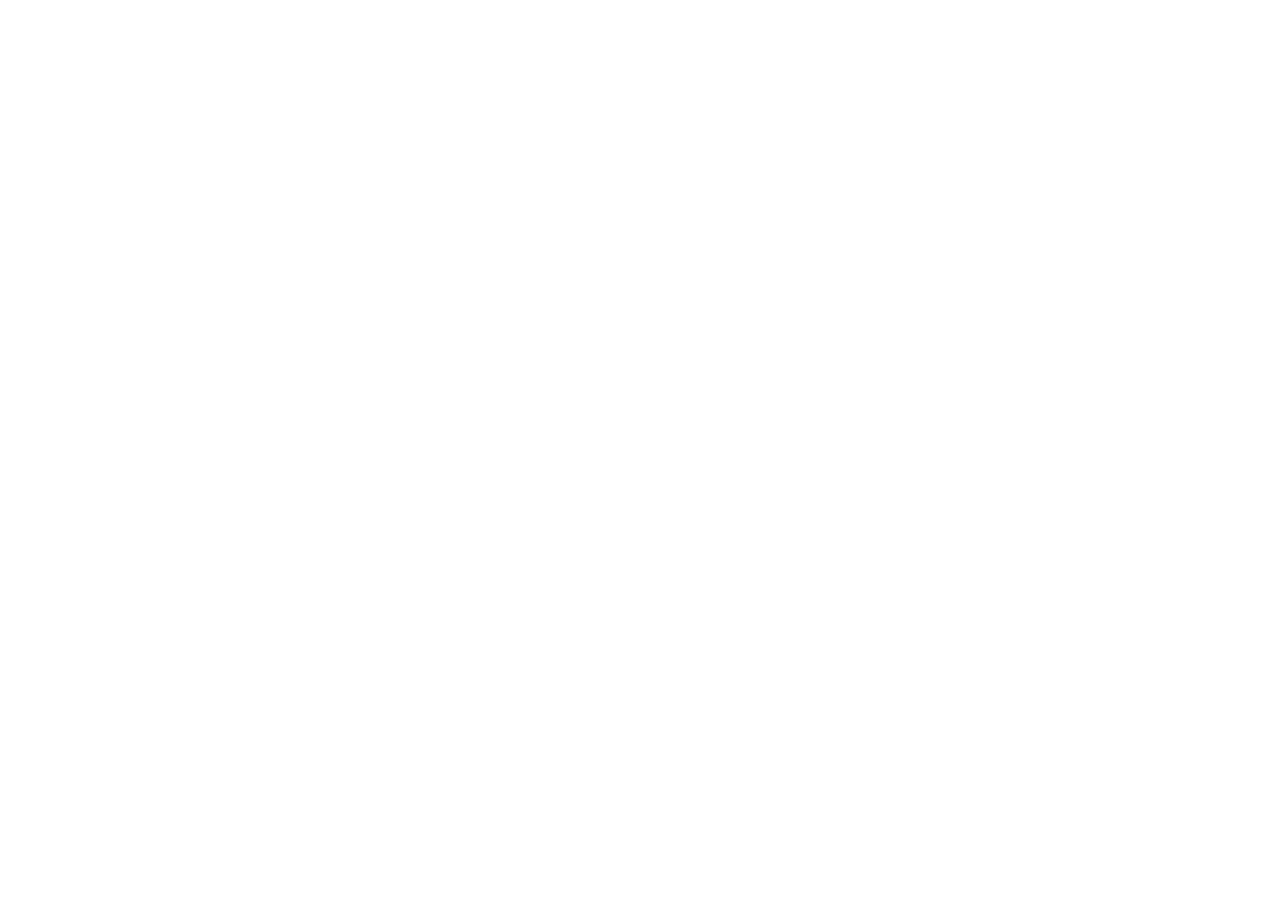
==== index.html @ d8555080 "Add A Basics Of Dashboard Components" ====
<!DOCTYPE html>
<html lang="en">

<head>
  <meta charset="UTF-8">
  <meta name="viewport" content="width=device-width, initial-scale=1.0">
  <title>Dashboard</title>
  <!-- ! Page Title Icon -->
  <link rel="icon" href="images/chart-line-solid.svg">
  <!-- ! Main Template CSS File -->
  <link rel="stylesheet" href="css/framework.min.css">
  <link rel="stylesheet" href="css/style.min.css">
  <!-- ! File Of Animations -->
  <link rel="stylesheet" href="css/aos.min.css">
  <!-- ! Render All Elements Normally -->
  <link rel="stylesheet" href="css/normalize.min.css">
  <!-- ! Font Awesome Library -->
  <link rel="stylesheet" href="css/all.min.css">
  <!-- ! Google Fonts -->
  <link rel="preconnect" href="https://fonts.googleapis.com">
  <link rel="preconnect" href="https://fonts.gstatic.com" crossorigin>
  <link rel="stylesheet"
    href="https://fonts.googleapis.com/css2?family=Open+Sans:ital,wght@0,300..800;1,300..800&display=swap">
</head>

<body>

  <!---------------------------------------------------------------------------->
  <script src="js/bootstrap.bundle.min.js"></script>
  <!-- * This Render Icon As SVG... -->
  <script src="js/all.min.js"></script>
  <!-- ! JavaScript File -->
  <script src="js/main.js"></script>
  <script src="js/aos.js"></script>
</body>

</html>
---- css/framework.min.css ----
/*# sourceMappingURL=framework.min.css.map */
---- css/style.min.css ----
*{box-sizing:border-box !important;margin:0;padding:0}html{scroll-behavior:smooth;-webkit-scroll-behavior:smooth;-moz-scroll-behavior:smooth}html body{font-family:"Open Sans",sans-serif;user-select:none}html body a{color:#000;text-decoration:none}html body ul{list-style-type:none;padding:0;margin:0}/*# sourceMappingURL=style.min.css.map */
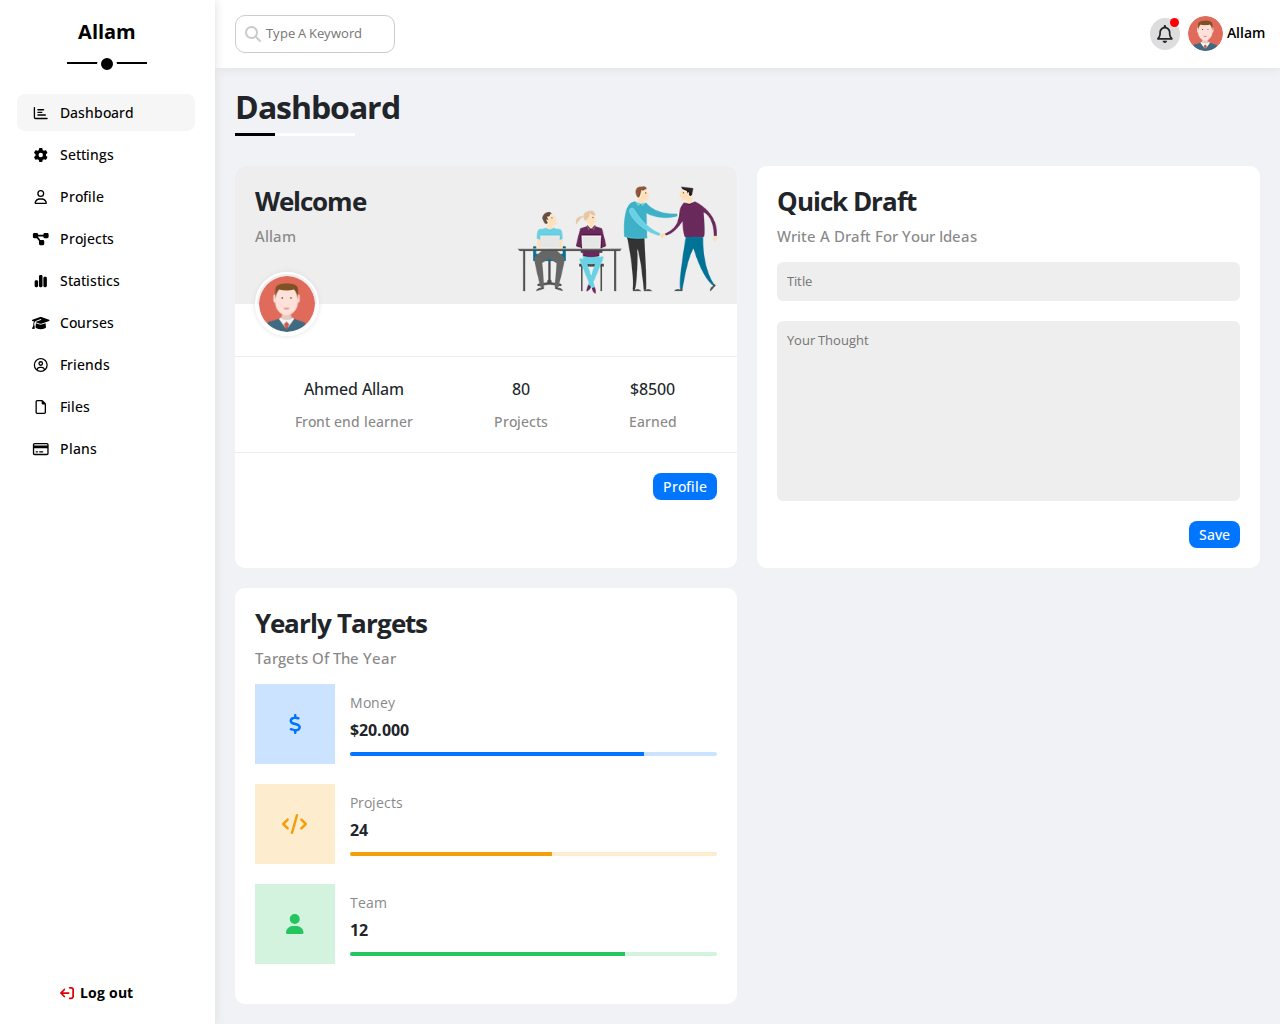
==== commit 2355fe8d: "Make A Sidebar, Header And Three Sections" ====
--- a/index.html
+++ b/index.html
@@ -16,6 +16,8 @@
   <link rel="stylesheet" href="css/normalize.min.css">
   <!-- ! Font Awesome Library -->
   <link rel="stylesheet" href="css/all.min.css">
+  <!-- ! Bootstrap -->
+  <link rel="stylesheet" href="css/bootstrap.min.css">
   <!-- ! Google Fonts -->
   <link rel="preconnect" href="https://fonts.googleapis.com">
   <link rel="preconnect" href="https://fonts.gstatic.com" crossorigin>
@@ -24,7 +26,192 @@
 </head>
 
 <body>
-
+  <div class="dashboard d-flex">
+    <!-- ! Start Sidebar -->
+    <div class="sidebar bg-white position-relative">
+      <h3 class="position-relative text-center fw-bold text-black">Allam</h3>
+      <div class="links">
+        <ul>
+          <li>
+            <a class="active d-flex align-items-center" href="index.html">
+              <i class="fa-regular fa-chart-bar fa-fw"></i>
+              <span>Dashboard</span>
+            </a>
+          </li>
+          <li>
+            <a class="d-flex align-items-center" href="settings.html">
+              <i class="fa-solid fa-gear fa-fw"></i>
+              <span>Settings</span>
+            </a>
+          </li>
+          <li>
+            <a class="d-flex align-items-center" href="profile.html">
+              <i class="fa-regular fa-user fa-fw"></i>
+              <span>Profile</span>
+            </a>
+          </li>
+          <li>
+            <a class="d-flex align-items-center" href="projects.html">
+              <i class="fa-solid fa-diagram-project fa-fw"></i>
+              <span>Projects</span>
+            </a>
+          </li>
+          <li>
+            <a class="d-flex align-items-center" href="plans.html">
+              <i class="fa-solid fa-chart-simple fa-fw"></i>
+              <span>Statistics</span>
+            </a>
+          </li>
+          <li>
+            <a class="d-flex align-items-center" href="courses.html">
+              <i class="fa-solid fa-graduation-cap fa-fw"></i>
+              <span>Courses</span>
+            </a>
+          </li>
+          <li>
+            <a class="d-flex align-items-center" href="friends.html">
+              <i class="fa-regular fa-circle-user fa-fw"></i>
+              <span>Friends</span>
+            </a>
+          </li>
+          <li>
+            <a class="d-flex align-items-center" href="files.html">
+              <i class="fa-regular fa-file fa-fw"></i>
+              <span>Files</span>
+            </a>
+          </li>
+          <li>
+            <a class="d-flex align-items-center" href="plans.html">
+              <i class="fa-regular fa-credit-card fa-fw"></i>
+              <span>Plans</span>
+            </a>
+          </li>
+        </ul>
+      </div>
+      <!-- 
+        <div class="toggle-theme">
+          <i class="fas fa-sun"></i>
+          <i class="fas fa-moon"></i>
+        </div> 
+      -->
+      <div class="log-out">
+        <span>
+          <i class="fa-solid fa-arrow-right-from-bracket" style="color: #e10000;"></i>
+          <a href="">Log out</a>
+        </span>
+      </div>
+    </div>
+    <!-- ! End Sidebar -->
+    <!-- ! Start Content -->
+    <div class="content">
+      <!-- ! Start Header -->
+      <div class="header bg-white d-flex justify-content-between align-items-center">
+        <div class="search position-relative">
+          <input type="text" id="keywordInput" placeholder="Type A Keyword" name="keyword">
+          <i class="fa-solid fa-search"></i>
+        </div>
+        <div class="notifications d-flex align-items-center">
+          <i class="fa-regular fa-bell fa-lg"></i>
+        </div>
+        <div class="profile">
+          <a href="profile.html">
+            <img src="images/avatar.png" alt="" />
+            <span>Allam</span>
+          </a>
+        </div>
+      </div>
+      <!-- ! End Header -->
+      <!-- ! Start Dashboard -->
+      <h1 class="position-relative header-page">Dashboard</h1>
+      <div class="dashboard">
+        <div class="wrapper">
+          <!-- ! Start Welcome Section -->
+          <div class="welcome">
+            <div class="banner d-flex justify-content-between">
+              <div>
+                <h2 class="section-header">Welcome</h2>
+                <span class="section-des">Allam</span>
+              </div>
+              <img src="images/welcome.png" alt="">
+            </div>
+            <img src="images/avatar.png" alt="" class="avatar">
+            <div class="info d-flex justify-content-around align-items-center text-center">
+              <div>Ahmed Allam<span>Front end learner</span></div>
+              <div>80<span>Projects</span></div>
+              <div>$8500<span>Earned</span></div>
+            </div>
+            <div class="link d-flex">
+              <a href="profile.html"><button class="button">Profile</button></a>
+            </div>
+          </div>
+          <!-- ! End Welcome Section -->
+          <!-- ! Start Quick Draft Section -->
+          <div class="quick-draft">
+            <div>
+              <h2 class="section-header">Quick Draft</h2>
+              <span class="section-des">Write A Draft For Your Ideas</span>
+            </div>
+            <input type="text" id="text" name="text" placeholder="Title">
+            <textarea name="userComment" id="commentArea" placeholder="Your Thought"></textarea>
+            <div class="link d-flex"></div>
+            <div class="link d-flex">
+              <a href=""><button class="button">Save</button></a>
+            </div>
+          </div>
+          <!-- ! End Quick Draft Section -->
+          <!-- ! Start Yearly Target Section -->
+          <div class="yearly-target">
+            <div>
+              <h2 class="section-header">Yearly Targets</h2>
+              <span class="section-des">Targets Of The Year</span>
+            </div>
+            <div class="prog">
+              <div class="theme d-flex align-items-center justify-content-center blue">
+                <i class="fa-solid fa-dollar-sign fa-lg c-blue"></i>
+              </div>
+              <div class="details">
+                <span class="name">Money</span>
+                <span class="data">$20.000</span>
+                <div class="progress position-relative blue">
+                  <span class="bg-blue" style="width: 80%">
+                  </span>
+                </div>
+              </div>
+            </div>
+            <div class="prog">
+              <div class="theme d-flex align-items-center justify-content-center orange">
+                <i class="fa-solid fa-code fa-lg c-orange"></i>
+              </div>
+              <div class="details">
+                <span class="name">Projects</span>
+                <span class="data">24</span>
+                <div class="progress position-relative orange">
+                  <span class="bg-orange" style="width: 55%">
+                  </span>
+                </div>
+              </div>
+            </div>
+            <div class="prog">
+              <div class="theme d-flex align-items-center justify-content-center green">
+                <i class="fa-solid fa-user fa-lg c-green"></i>
+              </div>
+              <div class="details">
+                <span class="name">Team</span>
+                <span class="data">12</span>
+                <div class="progress position-relative green">
+                  <span class="bg-green" style="width: 75%">
+                  </span>
+                </div>
+              </div>
+            </div>
+          </div>
+          <!-- ! End Yearly Target Section -->
+        </div>
+      </div>
+      <!-- ! End Dashboard -->
+    </div>
+  </div>
+  <!-- ! End Content -->
   <!---------------------------------------------------------------------------->
   <script src="js/bootstrap.bundle.min.js"></script>
   <!-- * This Render Icon As SVG... -->
--- a/css/framework.min.css
+++ b/css/framework.min.css
@@ -1 +1 @@
-/*# sourceMappingURL=framework.min.css.map */
+@keyframes left-right{0%{transform:translateX(0px) rotate(180deg);-webkit-transform:translateX(0px) rotate(180deg);-moz-transform:translateX(0px) rotate(180deg);-ms-transform:translateX(0px) rotate(180deg);-o-transform:translateX(0px) rotate(180deg)}100%{transform:translateX(-10px) rotate(180deg);-webkit-transform:translateX(-10px) rotate(180deg);-moz-transform:translateX(-10px) rotate(180deg);-ms-transform:translateX(-10px) rotate(180deg);-o-transform:translateX(-10px) rotate(180deg)}}@keyframes rotate{0%{transform:rotate(0);-webkit-transform:rotate(0);-moz-transform:rotate(0);-ms-transform:rotate(0);-o-transform:rotate(0)}25%{transform:rotate(15deg);-webkit-transform:rotate(15deg);-moz-transform:rotate(15deg);-ms-transform:rotate(15deg);-o-transform:rotate(15deg)}50%{transform:rotate(0);-webkit-transform:rotate(0);-moz-transform:rotate(0);-ms-transform:rotate(0);-o-transform:rotate(0)}75%{transform:rotate(-15deg);-webkit-transform:rotate(-15deg);-moz-transform:rotate(-15deg);-ms-transform:rotate(-15deg);-o-transform:rotate(-15deg)}100%{transform:rotate(0);-webkit-transform:rotate(0);-moz-transform:rotate(0);-ms-transform:rotate(0);-o-transform:rotate(0)}}.button{border:none;outline:none;border-radius:8px;-webkit-border-radius:8px;-moz-border-radius:8px;-ms-border-radius:8px;-o-border-radius:8px;background-color:#0075ff;color:white;font-size:14px;padding:3px 10px;font-weight:500}.button:hover{background-color:#0d69d5}.section-header{margin:0;font-weight:700;letter-spacing:-1px;font-size:26px}.section-des{display:block;color:#888;margin-top:8px;margin-bottom:14px;font-weight:500;font-size:15px}.bg-blue{background-color:#0075ff !important}.bg-orange{background-color:#f59e0b !important}.bg-green{background-color:#22c55e !important}.c-blue{color:#0075ff !important}.c-orange{color:#f59e0b !important}.c-green{color:#22c55e !important}.blue{background-color:rgba(0, 117, 255, 0.2) !important}.orange{background-color:rgba(245, 158, 11, 0.2) !important}div.green{background-color:rgba(34, 197, 94, 0.2) !important}/*# sourceMappingURL=framework.min.css.map */
--- a/css/style.min.css
+++ b/css/style.min.css
@@ -1 +1 @@
-*{box-sizing:border-box !important;margin:0;padding:0}html{scroll-behavior:smooth;-webkit-scroll-behavior:smooth;-moz-scroll-behavior:smooth}html body{font-family:"Open Sans",sans-serif;user-select:none}html body a{color:#000;text-decoration:none}html body ul{list-style-type:none;padding:0;margin:0}/*# sourceMappingURL=style.min.css.map */
+*{box-sizing:border-box !important;margin:0;padding:0}html{scroll-behavior:smooth;-webkit-scroll-behavior:smooth;-moz-scroll-behavior:smooth}html body{font-family:"Open Sans",sans-serif;-webkit-user-select:none;-moz-user-select:none;user-select:none}html body a{color:black;text-decoration:none}html body ul{list-style-type:none;padding:0;margin:0}.header-page{margin:20px 20px 40px;font-weight:700;font-size:32px;letter-spacing:-1px}.header-page::before,.header-page::after{content:"";height:3px;position:absolute;bottom:-10px;left:0}.header-page::before{background-color:white;width:120px}.header-page::after{background-color:black;width:40px}@keyframes left-right{0%{transform:translateX(0px) rotate(180deg);-webkit-transform:translateX(0px) rotate(180deg);-moz-transform:translateX(0px) rotate(180deg);-ms-transform:translateX(0px) rotate(180deg);-o-transform:translateX(0px) rotate(180deg)}100%{transform:translateX(-10px) rotate(180deg);-webkit-transform:translateX(-10px) rotate(180deg);-moz-transform:translateX(-10px) rotate(180deg);-ms-transform:translateX(-10px) rotate(180deg);-o-transform:translateX(-10px) rotate(180deg)}}@keyframes rotate{0%{transform:rotate(0);-webkit-transform:rotate(0);-moz-transform:rotate(0);-ms-transform:rotate(0);-o-transform:rotate(0)}25%{transform:rotate(15deg);-webkit-transform:rotate(15deg);-moz-transform:rotate(15deg);-ms-transform:rotate(15deg);-o-transform:rotate(15deg)}50%{transform:rotate(0);-webkit-transform:rotate(0);-moz-transform:rotate(0);-ms-transform:rotate(0);-o-transform:rotate(0)}75%{transform:rotate(-15deg);-webkit-transform:rotate(-15deg);-moz-transform:rotate(-15deg);-ms-transform:rotate(-15deg);-o-transform:rotate(-15deg)}100%{transform:rotate(0);-webkit-transform:rotate(0);-moz-transform:rotate(0);-ms-transform:rotate(0);-o-transform:rotate(0)}}.dashboard{background-color:#f1f2f6}.dashboard .wrapper{display:grid;grid-template-columns:repeat(auto-fill, minmax(450px, 1fr));margin:20px;gap:20px}@media(max-width: 767px){.dashboard .wrapper{grid-template-columns:minmax(200px, 1fr);margin:10px;gap:10px}}.dashboard .wrapper .welcome{background-color:white;border-radius:10px;-webkit-border-radius:10px;-moz-border-radius:10px;-ms-border-radius:10px;-o-border-radius:10px;overflow:hidden}@media(max-width: 767px){.dashboard .wrapper .welcome{text-align:center}}.dashboard .wrapper .welcome .banner{padding:20px;background-color:#eee}.dashboard .wrapper .welcome .banner img{width:200px;margin-bottom:-10px}@media(max-width: 767px){.dashboard .wrapper .welcome .banner img{display:none}}@media(max-width: 767px){.dashboard .wrapper .welcome .banner{height:120px}}.dashboard .wrapper .welcome .info{flex:1;padding:20px;margin-top:20px;margin-bottom:20px;font-weight:500;border-top:1px solid #eee;border-bottom:1px solid #eee}@media(max-width: 767px){.dashboard .wrapper .welcome .info{display:block !important}}.dashboard .wrapper .welcome .info div span{color:#888;font-size:14px;margin-top:10px;display:block;font-weight:500}@media(max-width: 767px){.dashboard .wrapper .welcome .info div:not(:last-child){margin-bottom:20px}}.dashboard .wrapper .welcome .link{padding:0 20px 20px}.dashboard .wrapper .welcome .link a{margin:0 0 0 auto}.dashboard .wrapper .welcome .avatar{width:64px;height:64px;border:2px solid white;border-radius:50%;padding:2px;box-shadow:0 0 5px #ddd;margin-left:20px;margin-top:-32px;transition:width .3s;-webkit-transition:width .3s;-moz-transition:width .3s;-ms-transition:width .3s;-o-transition:width .3s;cursor:pointer}.dashboard .wrapper .welcome .avatar:hover{transform:scale(1.1);-webkit-transform:scale(1.1);-moz-transform:scale(1.1);-ms-transform:scale(1.1);-o-transform:scale(1.1)}.dashboard .wrapper .quick-draft{padding:20px;background-color:white;border-radius:10px;-webkit-border-radius:10px;-moz-border-radius:10px;-ms-border-radius:10px;-o-border-radius:10px}.dashboard .wrapper .quick-draft input,.dashboard .wrapper .quick-draft textarea{border:none;outline:none;background-color:#eee;display:block;margin-bottom:20px;width:100%;padding:10px;border-radius:6px;-webkit-border-radius:6px;-moz-border-radius:6px;-ms-border-radius:6px;-o-border-radius:6px;font-size:13px}.dashboard .wrapper .quick-draft textarea{resize:none;min-height:180px}.dashboard .wrapper .quick-draft .link a{margin:0 0 0 auto}.dashboard .wrapper .yearly-target{padding:20px;background-color:white;border-radius:10px;-webkit-border-radius:10px;-moz-border-radius:10px;-ms-border-radius:10px;-o-border-radius:10px;position:relative}.dashboard .wrapper .yearly-target .prog{display:flex;align-items:center;position:relative;margin-bottom:20px}.dashboard .wrapper .yearly-target .prog .theme{width:80px;height:80px;margin-right:15px}.dashboard .wrapper .yearly-target .prog .details{flex:1}.dashboard .wrapper .yearly-target .prog .details .data{font-weight:bold;margin-top:5px;margin-bottom:10px;display:block}.dashboard .wrapper .yearly-target .prog .details .name{font-size:14px;color:#888;display:block}.dashboard .wrapper .yearly-target .prog .details .progress{height:4px}.dashboard .wrapper .yearly-target .prog .details .progress>span{position:absolute;left:0;top:0;height:100%;display:block}.dashboard .wrapper .yearly-target .prog span.percent{position:absolute;bottom:22px;color:white;padding:2px 5px;border-radius:6px;font-size:13px;right:-17px}.dashboard .wrapper .yearly-target .prog span.percent::after{content:"";border-color:transparent;border-width:6px;border-style:solid;position:absolute;bottom:-12px;left:50%;transform:translateX(-50%)}.dashboard .wrapper .yearly-target .prog span.bg-blue::after{border-top-color:#0075ff}.dashboard .wrapper .yearly-target .prog span.bg-orange::after{border-top-color:#f59e0b}.dashboard .wrapper .yearly-target .prog span.bg-green::after{border-top-color:#22c55e}.sidebar{width:250px;box-shadow:0 0 10px #ddd;padding:20px}@media(max-width: 767px){.sidebar{width:58px;padding:10px}}.sidebar>h3{margin-bottom:40px;font-size:20px}@media(max-width: 767px){.sidebar>h3{font-size:14px}}.sidebar>h3::after,.sidebar>h3::before{content:"";position:absolute;background-color:black;left:50%;transform:translateX(-50%);-webkit-transform:translateX(-50%);-moz-transform:translateX(-50%);-ms-transform:translateX(-50%);-o-transform:translateX(-50%)}@media(max-width: 767px){.sidebar>h3::after,.sidebar>h3::before{display:none}}.sidebar>h3::before{width:80px;height:2px;bottom:-20px}.sidebar>h3::after{width:20px;height:20px;border-radius:50%;-webkit-border-radius:50%;-moz-border-radius:50%;-ms-border-radius:50%;-o-border-radius:50%;bottom:-30px;border:4px solid rgb(255, 255, 255) !important}.sidebar .links{margin-top:20px}@media(max-width: 767px){.sidebar .links{margin-top:-30px}}.sidebar .links ul{margin-top:50px !important}.sidebar .links ul li{margin-left:-3px}.sidebar .links ul li a{display:block;padding:8px 16px 8px 15px;transition:.3s;margin-bottom:5px;transition:.3s;-webkit-transition:.3s;-moz-transition:.3s;-ms-transition:.3s;-o-transition:.3s;border-radius:8px;-webkit-border-radius:8px;-moz-border-radius:8px;-ms-border-radius:8px;-o-border-radius:8px;font-weight:500}.sidebar .links ul li a:hover,.sidebar .links ul li a.active{background-color:#f6f6f6}.sidebar .links ul li a svg{font-size:14px}.sidebar .links ul li a span{font-size:14px;margin-left:10px;transition:.3s;-webkit-transition:.3s;-moz-transition:.3s;-ms-transition:.3s;-o-transition:.3s}@media(max-width: 767px){.sidebar .links ul li a span{display:none}}.sidebar .links ul li:hover svg{color:#0075ff !important}.sidebar .links ul li:hover span{transform:translateX(10px);-webkit-transform:translateX(10px);-moz-transform:translateX(10px);-ms-transform:translateX(10px);-o-transform:translateX(10px);color:black !important}.sidebar .log-out{position:absolute;bottom:20px;width:100%;margin-left:40px}@media(max-width: 767px){.sidebar .log-out{margin-left:10px}}.sidebar .log-out svg{transform:rotate(180deg);-webkit-transform:rotate(180deg);-moz-transform:rotate(180deg);-ms-transform:rotate(180deg);-o-transform:rotate(180deg);margin-right:2px}.sidebar .log-out span{font-size:14px;font-weight:bold}@media(max-width: 767px){.sidebar .log-out span a{display:none}}.sidebar .log-out span a:hover{color:#f44336 !important}.sidebar .log-out:hover svg{animation:left-right .6s infinite;-webkit-animation:left-right .6s infinite}.sidebar .log-out:hover a{color:red}.content{overflow:hidden;width:100%}.header{flex:1;box-shadow:0 0 10px #ddd;padding:15px}.header .search input{outline:none;border:1px solid #ccc;border-radius:10px;margin-left:5px;padding:8px;padding-left:30px;width:160px;transition:width .3s;-webkit-transition:width .3s;-moz-transition:width .3s;-ms-transition:width .3s;-o-transition:width .3s;font-size:13px;caret-color:#0075ff}.header .search input:focus{width:200px;border-color:#0075ff;color:#0075ff;font-weight:600}.header .search input:focus::-moz-placeholder{opacity:0}.header .search input:focus::placeholder{opacity:0}.header .search input:focus+svg{color:#0075ff;top:50%;transform:translateY(-50%) rotate(360deg);-webkit-transform:translateY(-50%) rotate(360deg);-moz-transform:translateY(-50%) rotate(360deg);-ms-transform:translateY(-50%) rotate(360deg);-o-transform:translateY(-50%) rotate(360deg)}.header .search input::-moz-placeholder{transition:opacity .5s;-webkit-transition:opacity .5s;-moz-transition:opacity .5s;-ms-transition:opacity .5s;-o-transition:opacity .5s}.header .search input::placeholder{transition:opacity .5s;-webkit-transition:opacity .5s;-moz-transition:opacity .5s;-ms-transition:opacity .5s;-o-transition:opacity .5s}.header .search svg{position:absolute;left:15px;top:50%;transform:translateY(-50%);-webkit-transform:translateY(-50%);-moz-transform:translateY(-50%);-ms-transform:translateY(-50%);-o-transform:translateY(-50%);color:#ccc;transition:.5s;-webkit-transition:.5s;-moz-transition:.5s;-ms-transition:.5s;-o-transition:.5s}.header .notifications{position:absolute;right:100px;background-color:#ddd;padding:7px;border-radius:50%;-webkit-border-radius:50%;-moz-border-radius:50%;-ms-border-radius:50%;-o-border-radius:50%;cursor:pointer}@media(max-width: 767px){.header .notifications{right:55px}}.header .notifications svg{font-size:18px;animation:rotate .3s infinite;-webkit-animation:rotate .3s infinite}.header .notifications::after{content:"";position:absolute;background-color:red;width:9px;height:9px;border-radius:50%;-webkit-border-radius:50%;-moz-border-radius:50%;-ms-border-radius:50%;-o-border-radius:50%;top:0px;left:20px}.header .profile img{width:35px;border-radius:50%;-webkit-border-radius:50%;-moz-border-radius:50%;-ms-border-radius:50%;-o-border-radius:50%;cursor:pointer;transition:.3s;-webkit-transition:.3s;-moz-transition:.3s;-ms-transition:.3s;-o-transition:.3s}.header .profile img:hover{transform:scale(1.1);-webkit-transform:scale(1.1);-moz-transform:scale(1.1);-ms-transform:scale(1.1);-o-transform:scale(1.1)}.header .profile span{font-size:14px;font-weight:600}@media(max-width: 767px){.header .profile span{display:none}}.header .profile:hover span{color:#0075ff}/*# sourceMappingURL=style.min.css.map */
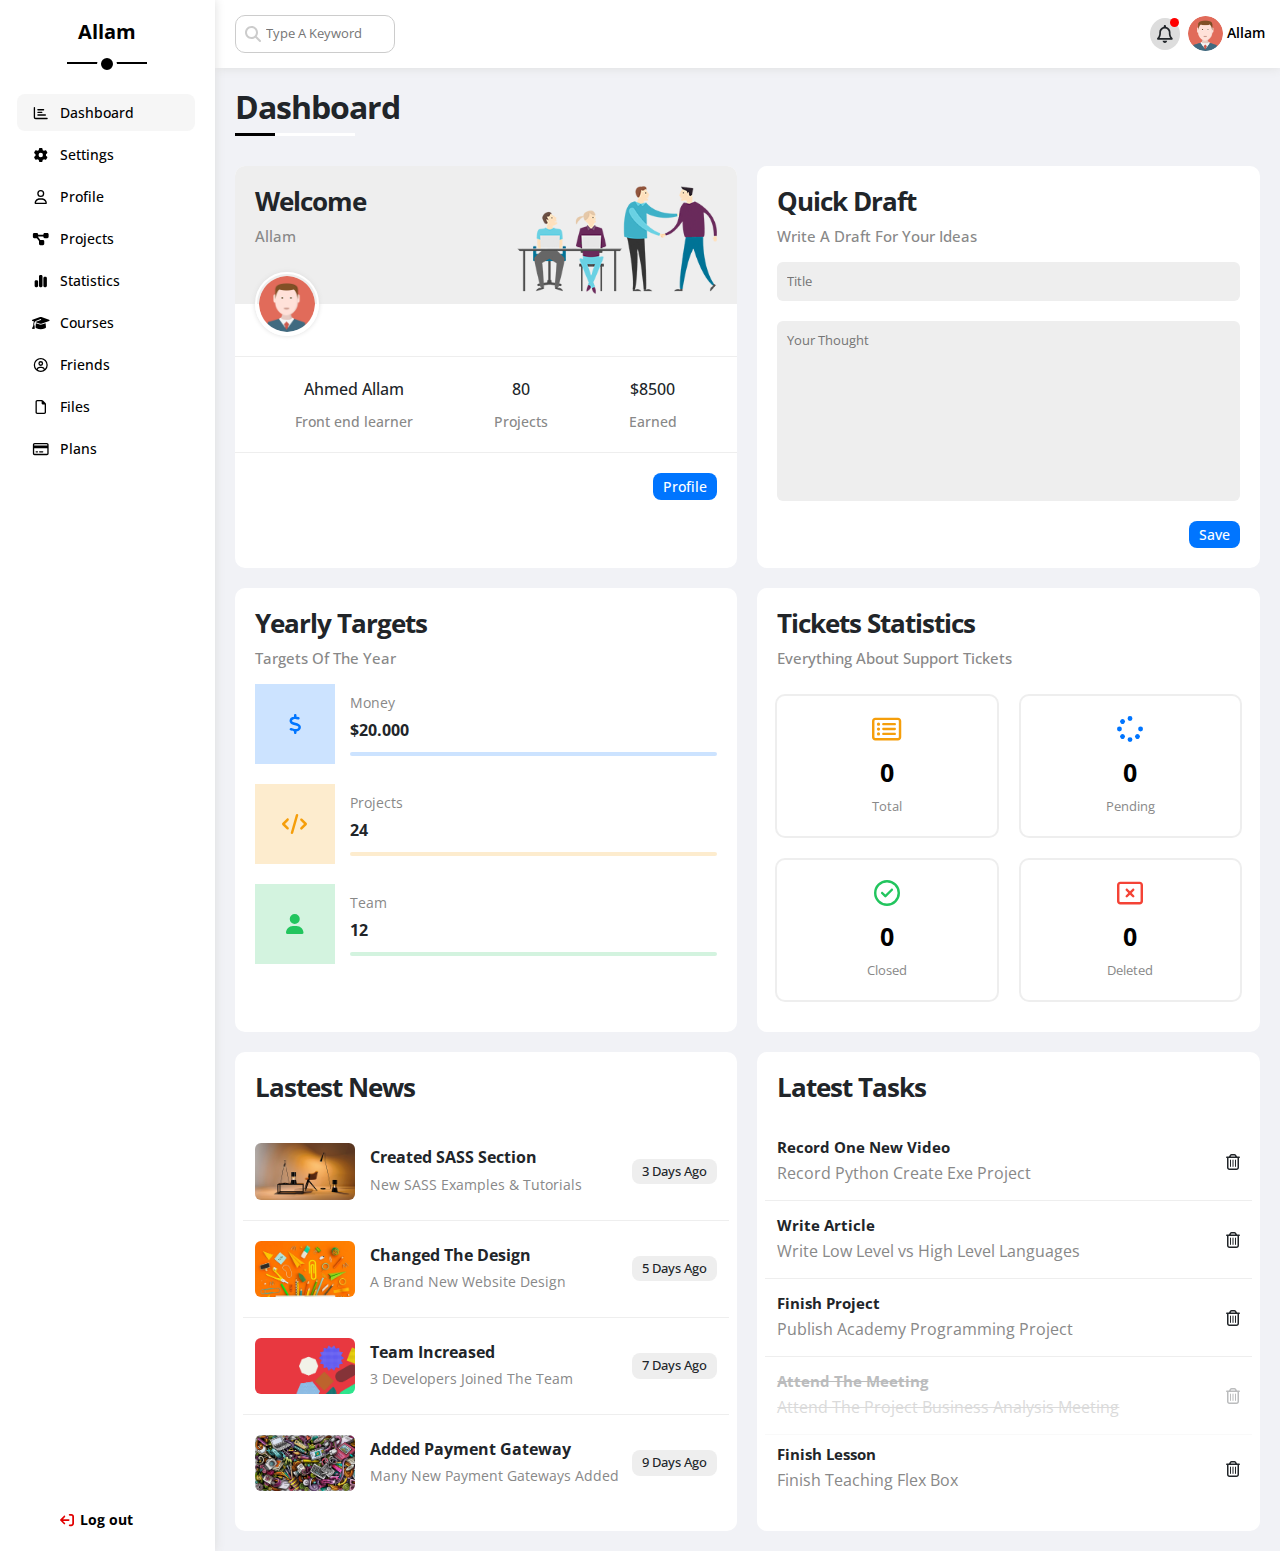
==== commit 0a39dab6: "Add A Three Sections With There JS Data" ====
--- a/index.html
+++ b/index.html
@@ -57,7 +57,7 @@
             </a>
           </li>
           <li>
-            <a class="d-flex align-items-center" href="plans.html">
+            <a class="d-flex align-items-center" href="statistics.html">
               <i class="fa-solid fa-chart-simple fa-fw"></i>
               <span>Statistics</span>
             </a>
@@ -173,7 +173,7 @@
                 <span class="name">Money</span>
                 <span class="data">$20.000</span>
                 <div class="progress position-relative blue">
-                  <span class="bg-blue" style="width: 80%">
+                  <span class="bg-blue" data-prog="80%">
                   </span>
                 </div>
               </div>
@@ -186,7 +186,7 @@
                 <span class="name">Projects</span>
                 <span class="data">24</span>
                 <div class="progress position-relative orange">
-                  <span class="bg-orange" style="width: 55%">
+                  <span class="bg-orange" data-prog="55%">
                   </span>
                 </div>
               </div>
@@ -199,13 +199,132 @@
                 <span class="name">Team</span>
                 <span class="data">12</span>
                 <div class="progress position-relative green">
-                  <span class="bg-green" style="width: 75%">
+                  <span class="bg-green" data-prog="75%">
                   </span>
                 </div>
               </div>
             </div>
           </div>
           <!-- ! End Yearly Target Section -->
+          <!-- ! Start Tickets Statistics Section -->
+          <div class="statistics" id="statistics">
+            <div>
+              <h2 class="section-header">Tickets Statistics</h2>
+              <span class="section-des">Everything About Support Tickets</span>
+            </div>
+            <div class="row">
+              <div class="col-lg-6 col-md-12 col-sm-12 box text-center">
+                <i class="fa-regular fa-rectangle-list c-orange"></i>
+                <span class="d-block" data-goal="2500">0</span>
+                Total
+              </div>
+              <div class="col-lg-6 col-md-12 col-sm-12 box text-center">
+                <i class="fa-solid fa-spinner c-blue"></i>
+                <span class="d-block" data-goal="500">0</span>
+                Pending
+              </div>
+              <div class="col-lg-6 col-md-12 col-sm-12 box text-center">
+                <i class="fa-regular fa-circle-check c-green"></i>
+                <span class="d-block" data-goal="1900">0</span>
+                Closed
+              </div>
+              <div class="col-lg-6 col-md-12 col-sm-12 box text-center">
+                <i class="fa-regular fa-rectangle-xmark c-red"></i>
+                <span class="d-block" data-goal="100">0</span>
+                Deleted
+              </div>
+            </div>
+          </div>
+          <!-- ! End Tickets Statistics Section -->
+          <!-- ! Start Lastest News Section -->
+          <div class="news">
+            <div>
+              <h2 class="section-header">Lastest News</h2>
+            </div>
+            <div class="data">
+              <div class="row">
+                <div class="col-lg-12 d-flex align-items-center item">
+                  <img src="images/news-01.png" alt="">
+                  <div class="info">
+                    <h3>Created SASS Section</h3>
+                    <p>New SASS Examples & Tutorials</p>
+                  </div>
+                  <div class="time">3 Days Ago</div>
+                </div>
+                <div class="col-lg-12 d-flex align-items-center item">
+                  <img src="images/news-02.png" alt="">
+                  <div class="info">
+                    <h3>Changed The Design</h3>
+                    <p>A Brand New Website Design</p>
+                  </div>
+                  <div class="time">5 Days Ago</div>
+                </div>
+                <div class="col-lg-12 d-flex align-items-center item">
+                  <img src="images/news-03.png" alt="">
+                  <div class="info">
+                    <h3>Team Increased</h3>
+                    <p>3 Developers Joined The Team</p>
+                  </div>
+                  <div class="time">7 Days Ago</div>
+                </div>
+                <div class="col-lg-12 d-flex align-items-center item">
+                  <img src="images/news-04.png" alt="">
+                  <div class="info">
+                    <h3>Added Payment Gateway</h3>
+                    <p>Many New Payment Gateways Added</p>
+                  </div>
+                  <div class="time">9 Days Ago</div>
+                </div>
+              </div>
+            </div>
+          </div>
+          <!-- ! End Lastest News Section -->
+          <!-- ! Start Latest Tasks Section -->
+          <div class="tasks">
+            <div>
+              <h2 class="section-header">Latest Tasks</h2>
+            </div>
+            <div class="data">
+              <div class="row">
+                <div class="col-lg-12 d-flex align-items-center item">
+                  <div class="info">
+                    <h3>Record One New Video</h3>
+                    <p>Record Python Create Exe Project</p>
+                  </div>
+                  <i class="fa-regular fa-trash-can delete"></i>
+                </div>
+                <div class="col-lg-12 d-flex align-items-center item">
+                  <div class="info">
+                    <h3>Write Article</h3>
+                    <p>Write Low Level vs High Level Languages</p>
+                  </div>
+                  <i class="fa-regular fa-trash-can delete"></i>
+                </div>
+                <div class="col-lg-12 d-flex align-items-center item">
+                  <div class="info">
+                    <h3>Finish Project</h3>
+                    <p>Publish Academy Programming Project</p>
+                  </div>
+                  <i class="fa-regular fa-trash-can delete"></i>
+                </div>
+                <div class="col-lg-12 d-flex align-items-center item done">
+                  <div class="info">
+                    <h3>Attend The Meeting</h3>
+                    <p>Attend The Project Business Analysis Meeting</p>
+                  </div>
+                  <i class="fa-regular fa-trash-can delete"></i>
+                </div>
+                <div class="col-lg-12 d-flex align-items-center item">
+                  <div class="info">
+                    <h3>Finish Lesson</h3>
+                    <p>Finish Teaching Flex Box</p>
+                  </div>
+                  <i class="fa-regular fa-trash-can delete"></i>
+                </div>
+              </div>
+            </div>
+          </div>
+          <!-- ! End Latest Tasks Section -->
         </div>
       </div>
       <!-- ! End Dashboard -->
--- a/css/framework.min.css
+++ b/css/framework.min.css
@@ -1 +1 @@
-@keyframes left-right{0%{transform:translateX(0px) rotate(180deg);-webkit-transform:translateX(0px) rotate(180deg);-moz-transform:translateX(0px) rotate(180deg);-ms-transform:translateX(0px) rotate(180deg);-o-transform:translateX(0px) rotate(180deg)}100%{transform:translateX(-10px) rotate(180deg);-webkit-transform:translateX(-10px) rotate(180deg);-moz-transform:translateX(-10px) rotate(180deg);-ms-transform:translateX(-10px) rotate(180deg);-o-transform:translateX(-10px) rotate(180deg)}}@keyframes rotate{0%{transform:rotate(0);-webkit-transform:rotate(0);-moz-transform:rotate(0);-ms-transform:rotate(0);-o-transform:rotate(0)}25%{transform:rotate(15deg);-webkit-transform:rotate(15deg);-moz-transform:rotate(15deg);-ms-transform:rotate(15deg);-o-transform:rotate(15deg)}50%{transform:rotate(0);-webkit-transform:rotate(0);-moz-transform:rotate(0);-ms-transform:rotate(0);-o-transform:rotate(0)}75%{transform:rotate(-15deg);-webkit-transform:rotate(-15deg);-moz-transform:rotate(-15deg);-ms-transform:rotate(-15deg);-o-transform:rotate(-15deg)}100%{transform:rotate(0);-webkit-transform:rotate(0);-moz-transform:rotate(0);-ms-transform:rotate(0);-o-transform:rotate(0)}}.button{border:none;outline:none;border-radius:8px;-webkit-border-radius:8px;-moz-border-radius:8px;-ms-border-radius:8px;-o-border-radius:8px;background-color:#0075ff;color:white;font-size:14px;padding:3px 10px;font-weight:500}.button:hover{background-color:#0d69d5}.section-header{margin:0;font-weight:700;letter-spacing:-1px;font-size:26px}.section-des{display:block;color:#888;margin-top:8px;margin-bottom:14px;font-weight:500;font-size:15px}.bg-blue{background-color:#0075ff !important}.bg-orange{background-color:#f59e0b !important}.bg-green{background-color:#22c55e !important}.c-blue{color:#0075ff !important}.c-orange{color:#f59e0b !important}.c-green{color:#22c55e !important}.blue{background-color:rgba(0, 117, 255, 0.2) !important}.orange{background-color:rgba(245, 158, 11, 0.2) !important}div.green{background-color:rgba(34, 197, 94, 0.2) !important}/*# sourceMappingURL=framework.min.css.map */
+@keyframes left-right{0%{transform:translateX(0px) rotate(180deg);-webkit-transform:translateX(0px) rotate(180deg);-moz-transform:translateX(0px) rotate(180deg);-ms-transform:translateX(0px) rotate(180deg);-o-transform:translateX(0px) rotate(180deg)}100%{transform:translateX(-10px) rotate(180deg);-webkit-transform:translateX(-10px) rotate(180deg);-moz-transform:translateX(-10px) rotate(180deg);-ms-transform:translateX(-10px) rotate(180deg);-o-transform:translateX(-10px) rotate(180deg)}}@keyframes rotate{0%{transform:rotate(0);-webkit-transform:rotate(0);-moz-transform:rotate(0);-ms-transform:rotate(0);-o-transform:rotate(0)}25%{transform:rotate(15deg);-webkit-transform:rotate(15deg);-moz-transform:rotate(15deg);-ms-transform:rotate(15deg);-o-transform:rotate(15deg)}50%{transform:rotate(0);-webkit-transform:rotate(0);-moz-transform:rotate(0);-ms-transform:rotate(0);-o-transform:rotate(0)}75%{transform:rotate(-15deg);-webkit-transform:rotate(-15deg);-moz-transform:rotate(-15deg);-ms-transform:rotate(-15deg);-o-transform:rotate(-15deg)}100%{transform:rotate(0);-webkit-transform:rotate(0);-moz-transform:rotate(0);-ms-transform:rotate(0);-o-transform:rotate(0)}}.button{border:none;outline:none;border-radius:8px;-webkit-border-radius:8px;-moz-border-radius:8px;-ms-border-radius:8px;-o-border-radius:8px;background-color:#0075ff;color:white;font-size:14px;padding:3px 10px;font-weight:500}.button:hover{background-color:#0d69d5}.section-header{margin:0;font-weight:700;letter-spacing:-1px;font-size:26px}.section-des{display:block;color:#888;margin-top:8px;margin-bottom:14px;font-weight:500;font-size:15px}.bg-blue{background-color:#0075ff !important}.bg-orange{background-color:#f59e0b !important}.bg-green{background-color:#22c55e !important}.c-blue{color:#0075ff !important}.c-orange{color:#f59e0b !important}.c-green{color:#22c55e !important}.c-red{color:#f44336 !important}.blue{background-color:rgba(0, 117, 255, 0.2) !important}.orange{background-color:rgba(245, 158, 11, 0.2) !important}div.green{background-color:rgba(34, 197, 94, 0.2) !important}/*# sourceMappingURL=framework.min.css.map */
--- a/css/style.min.css
+++ b/css/style.min.css
@@ -1 +1 @@
-*{box-sizing:border-box !important;margin:0;padding:0}html{scroll-behavior:smooth;-webkit-scroll-behavior:smooth;-moz-scroll-behavior:smooth}html body{font-family:"Open Sans",sans-serif;-webkit-user-select:none;-moz-user-select:none;user-select:none}html body a{color:black;text-decoration:none}html body ul{list-style-type:none;padding:0;margin:0}.header-page{margin:20px 20px 40px;font-weight:700;font-size:32px;letter-spacing:-1px}.header-page::before,.header-page::after{content:"";height:3px;position:absolute;bottom:-10px;left:0}.header-page::before{background-color:white;width:120px}.header-page::after{background-color:black;width:40px}@keyframes left-right{0%{transform:translateX(0px) rotate(180deg);-webkit-transform:translateX(0px) rotate(180deg);-moz-transform:translateX(0px) rotate(180deg);-ms-transform:translateX(0px) rotate(180deg);-o-transform:translateX(0px) rotate(180deg)}100%{transform:translateX(-10px) rotate(180deg);-webkit-transform:translateX(-10px) rotate(180deg);-moz-transform:translateX(-10px) rotate(180deg);-ms-transform:translateX(-10px) rotate(180deg);-o-transform:translateX(-10px) rotate(180deg)}}@keyframes rotate{0%{transform:rotate(0);-webkit-transform:rotate(0);-moz-transform:rotate(0);-ms-transform:rotate(0);-o-transform:rotate(0)}25%{transform:rotate(15deg);-webkit-transform:rotate(15deg);-moz-transform:rotate(15deg);-ms-transform:rotate(15deg);-o-transform:rotate(15deg)}50%{transform:rotate(0);-webkit-transform:rotate(0);-moz-transform:rotate(0);-ms-transform:rotate(0);-o-transform:rotate(0)}75%{transform:rotate(-15deg);-webkit-transform:rotate(-15deg);-moz-transform:rotate(-15deg);-ms-transform:rotate(-15deg);-o-transform:rotate(-15deg)}100%{transform:rotate(0);-webkit-transform:rotate(0);-moz-transform:rotate(0);-ms-transform:rotate(0);-o-transform:rotate(0)}}.dashboard{background-color:#f1f2f6}.dashboard .wrapper{display:grid;grid-template-columns:repeat(auto-fill, minmax(450px, 1fr));margin:20px;gap:20px}@media(max-width: 767px){.dashboard .wrapper{grid-template-columns:minmax(200px, 1fr);margin:10px;gap:10px}}.dashboard .wrapper .welcome{background-color:white;border-radius:10px;-webkit-border-radius:10px;-moz-border-radius:10px;-ms-border-radius:10px;-o-border-radius:10px;overflow:hidden}@media(max-width: 767px){.dashboard .wrapper .welcome{text-align:center}}.dashboard .wrapper .welcome .banner{padding:20px;background-color:#eee}.dashboard .wrapper .welcome .banner img{width:200px;margin-bottom:-10px}@media(max-width: 767px){.dashboard .wrapper .welcome .banner img{display:none}}@media(max-width: 767px){.dashboard .wrapper .welcome .banner{height:120px}}.dashboard .wrapper .welcome .info{flex:1;padding:20px;margin-top:20px;margin-bottom:20px;font-weight:500;border-top:1px solid #eee;border-bottom:1px solid #eee}@media(max-width: 767px){.dashboard .wrapper .welcome .info{display:block !important}}.dashboard .wrapper .welcome .info div span{color:#888;font-size:14px;margin-top:10px;display:block;font-weight:500}@media(max-width: 767px){.dashboard .wrapper .welcome .info div:not(:last-child){margin-bottom:20px}}.dashboard .wrapper .welcome .link{padding:0 20px 20px}.dashboard .wrapper .welcome .link a{margin:0 0 0 auto}.dashboard .wrapper .welcome .avatar{width:64px;height:64px;border:2px solid white;border-radius:50%;padding:2px;box-shadow:0 0 5px #ddd;margin-left:20px;margin-top:-32px;transition:width .3s;-webkit-transition:width .3s;-moz-transition:width .3s;-ms-transition:width .3s;-o-transition:width .3s;cursor:pointer}.dashboard .wrapper .welcome .avatar:hover{transform:scale(1.1);-webkit-transform:scale(1.1);-moz-transform:scale(1.1);-ms-transform:scale(1.1);-o-transform:scale(1.1)}.dashboard .wrapper .quick-draft{padding:20px;background-color:white;border-radius:10px;-webkit-border-radius:10px;-moz-border-radius:10px;-ms-border-radius:10px;-o-border-radius:10px}.dashboard .wrapper .quick-draft input,.dashboard .wrapper .quick-draft textarea{border:none;outline:none;background-color:#eee;display:block;margin-bottom:20px;width:100%;padding:10px;border-radius:6px;-webkit-border-radius:6px;-moz-border-radius:6px;-ms-border-radius:6px;-o-border-radius:6px;font-size:13px}.dashboard .wrapper .quick-draft textarea{resize:none;min-height:180px}.dashboard .wrapper .quick-draft .link a{margin:0 0 0 auto}.dashboard .wrapper .yearly-target{padding:20px;background-color:white;border-radius:10px;-webkit-border-radius:10px;-moz-border-radius:10px;-ms-border-radius:10px;-o-border-radius:10px;position:relative}.dashboard .wrapper .yearly-target .prog{display:flex;align-items:center;position:relative;margin-bottom:20px}.dashboard .wrapper .yearly-target .prog .theme{width:80px;height:80px;margin-right:15px}.dashboard .wrapper .yearly-target .prog .details{flex:1}.dashboard .wrapper .yearly-target .prog .details .data{font-weight:bold;margin-top:5px;margin-bottom:10px;display:block}.dashboard .wrapper .yearly-target .prog .details .name{font-size:14px;color:#888;display:block}.dashboard .wrapper .yearly-target .prog .details .progress{height:4px}.dashboard .wrapper .yearly-target .prog .details .progress>span{position:absolute;left:0;top:0;height:100%;display:block}.dashboard .wrapper .yearly-target .prog span.percent{position:absolute;bottom:22px;color:white;padding:2px 5px;border-radius:6px;font-size:13px;right:-17px}.dashboard .wrapper .yearly-target .prog span.percent::after{content:"";border-color:transparent;border-width:6px;border-style:solid;position:absolute;bottom:-12px;left:50%;transform:translateX(-50%)}.dashboard .wrapper .yearly-target .prog span.bg-blue::after{border-top-color:#0075ff}.dashboard .wrapper .yearly-target .prog span.bg-orange::after{border-top-color:#f59e0b}.dashboard .wrapper .yearly-target .prog span.bg-green::after{border-top-color:#22c55e}.sidebar{width:250px;box-shadow:0 0 10px #ddd;padding:20px}@media(max-width: 767px){.sidebar{width:58px;padding:10px}}.sidebar>h3{margin-bottom:40px;font-size:20px}@media(max-width: 767px){.sidebar>h3{font-size:14px}}.sidebar>h3::after,.sidebar>h3::before{content:"";position:absolute;background-color:black;left:50%;transform:translateX(-50%);-webkit-transform:translateX(-50%);-moz-transform:translateX(-50%);-ms-transform:translateX(-50%);-o-transform:translateX(-50%)}@media(max-width: 767px){.sidebar>h3::after,.sidebar>h3::before{display:none}}.sidebar>h3::before{width:80px;height:2px;bottom:-20px}.sidebar>h3::after{width:20px;height:20px;border-radius:50%;-webkit-border-radius:50%;-moz-border-radius:50%;-ms-border-radius:50%;-o-border-radius:50%;bottom:-30px;border:4px solid rgb(255, 255, 255) !important}.sidebar .links{margin-top:20px}@media(max-width: 767px){.sidebar .links{margin-top:-30px}}.sidebar .links ul{margin-top:50px !important}.sidebar .links ul li{margin-left:-3px}.sidebar .links ul li a{display:block;padding:8px 16px 8px 15px;transition:.3s;margin-bottom:5px;transition:.3s;-webkit-transition:.3s;-moz-transition:.3s;-ms-transition:.3s;-o-transition:.3s;border-radius:8px;-webkit-border-radius:8px;-moz-border-radius:8px;-ms-border-radius:8px;-o-border-radius:8px;font-weight:500}.sidebar .links ul li a:hover,.sidebar .links ul li a.active{background-color:#f6f6f6}.sidebar .links ul li a svg{font-size:14px}.sidebar .links ul li a span{font-size:14px;margin-left:10px;transition:.3s;-webkit-transition:.3s;-moz-transition:.3s;-ms-transition:.3s;-o-transition:.3s}@media(max-width: 767px){.sidebar .links ul li a span{display:none}}.sidebar .links ul li:hover svg{color:#0075ff !important}.sidebar .links ul li:hover span{transform:translateX(10px);-webkit-transform:translateX(10px);-moz-transform:translateX(10px);-ms-transform:translateX(10px);-o-transform:translateX(10px);color:black !important}.sidebar .log-out{position:absolute;bottom:20px;width:100%;margin-left:40px}@media(max-width: 767px){.sidebar .log-out{margin-left:10px}}.sidebar .log-out svg{transform:rotate(180deg);-webkit-transform:rotate(180deg);-moz-transform:rotate(180deg);-ms-transform:rotate(180deg);-o-transform:rotate(180deg);margin-right:2px}.sidebar .log-out span{font-size:14px;font-weight:bold}@media(max-width: 767px){.sidebar .log-out span a{display:none}}.sidebar .log-out span a:hover{color:#f44336 !important}.sidebar .log-out:hover svg{animation:left-right .6s infinite;-webkit-animation:left-right .6s infinite}.sidebar .log-out:hover a{color:red}.content{overflow:hidden;width:100%}.header{flex:1;box-shadow:0 0 10px #ddd;padding:15px}.header .search input{outline:none;border:1px solid #ccc;border-radius:10px;margin-left:5px;padding:8px;padding-left:30px;width:160px;transition:width .3s;-webkit-transition:width .3s;-moz-transition:width .3s;-ms-transition:width .3s;-o-transition:width .3s;font-size:13px;caret-color:#0075ff}.header .search input:focus{width:200px;border-color:#0075ff;color:#0075ff;font-weight:600}.header .search input:focus::-moz-placeholder{opacity:0}.header .search input:focus::placeholder{opacity:0}.header .search input:focus+svg{color:#0075ff;top:50%;transform:translateY(-50%) rotate(360deg);-webkit-transform:translateY(-50%) rotate(360deg);-moz-transform:translateY(-50%) rotate(360deg);-ms-transform:translateY(-50%) rotate(360deg);-o-transform:translateY(-50%) rotate(360deg)}.header .search input::-moz-placeholder{transition:opacity .5s;-webkit-transition:opacity .5s;-moz-transition:opacity .5s;-ms-transition:opacity .5s;-o-transition:opacity .5s}.header .search input::placeholder{transition:opacity .5s;-webkit-transition:opacity .5s;-moz-transition:opacity .5s;-ms-transition:opacity .5s;-o-transition:opacity .5s}.header .search svg{position:absolute;left:15px;top:50%;transform:translateY(-50%);-webkit-transform:translateY(-50%);-moz-transform:translateY(-50%);-ms-transform:translateY(-50%);-o-transform:translateY(-50%);color:#ccc;transition:.5s;-webkit-transition:.5s;-moz-transition:.5s;-ms-transition:.5s;-o-transition:.5s}.header .notifications{position:absolute;right:100px;background-color:#ddd;padding:7px;border-radius:50%;-webkit-border-radius:50%;-moz-border-radius:50%;-ms-border-radius:50%;-o-border-radius:50%;cursor:pointer}@media(max-width: 767px){.header .notifications{right:55px}}.header .notifications svg{font-size:18px;animation:rotate .3s infinite;-webkit-animation:rotate .3s infinite}.header .notifications::after{content:"";position:absolute;background-color:red;width:9px;height:9px;border-radius:50%;-webkit-border-radius:50%;-moz-border-radius:50%;-ms-border-radius:50%;-o-border-radius:50%;top:0px;left:20px}.header .profile img{width:35px;border-radius:50%;-webkit-border-radius:50%;-moz-border-radius:50%;-ms-border-radius:50%;-o-border-radius:50%;cursor:pointer;transition:.3s;-webkit-transition:.3s;-moz-transition:.3s;-ms-transition:.3s;-o-transition:.3s}.header .profile img:hover{transform:scale(1.1);-webkit-transform:scale(1.1);-moz-transform:scale(1.1);-ms-transform:scale(1.1);-o-transform:scale(1.1)}.header .profile span{font-size:14px;font-weight:600}@media(max-width: 767px){.header .profile span{display:none}}.header .profile:hover span{color:#0075ff}/*# sourceMappingURL=style.min.css.map */
+*{box-sizing:border-box !important;margin:0;padding:0}html{scroll-behavior:smooth;-webkit-scroll-behavior:smooth;-moz-scroll-behavior:smooth}html body{font-family:"Open Sans",sans-serif;-webkit-user-select:none;-moz-user-select:none;user-select:none}html body a{color:black;text-decoration:none}html body ul{list-style-type:none;padding:0;margin:0}.header-page{margin:20px 20px 40px;font-weight:700;font-size:32px;letter-spacing:-1px}.header-page::before,.header-page::after{content:"";height:3px;position:absolute;bottom:-10px;left:0}.header-page::before{background-color:white;width:120px}.header-page::after{background-color:black;width:40px}::-webkit-scrollbar{width:12px}::-webkit-scrollbar-thumb{background:#0075ff}::-webkit-scrollbar-thumb:hover{background:#0d69d5}@keyframes left-right{0%{transform:translateX(0px) rotate(180deg);-webkit-transform:translateX(0px) rotate(180deg);-moz-transform:translateX(0px) rotate(180deg);-ms-transform:translateX(0px) rotate(180deg);-o-transform:translateX(0px) rotate(180deg)}100%{transform:translateX(-10px) rotate(180deg);-webkit-transform:translateX(-10px) rotate(180deg);-moz-transform:translateX(-10px) rotate(180deg);-ms-transform:translateX(-10px) rotate(180deg);-o-transform:translateX(-10px) rotate(180deg)}}@keyframes rotate{0%{transform:rotate(0);-webkit-transform:rotate(0);-moz-transform:rotate(0);-ms-transform:rotate(0);-o-transform:rotate(0)}25%{transform:rotate(15deg);-webkit-transform:rotate(15deg);-moz-transform:rotate(15deg);-ms-transform:rotate(15deg);-o-transform:rotate(15deg)}50%{transform:rotate(0);-webkit-transform:rotate(0);-moz-transform:rotate(0);-ms-transform:rotate(0);-o-transform:rotate(0)}75%{transform:rotate(-15deg);-webkit-transform:rotate(-15deg);-moz-transform:rotate(-15deg);-ms-transform:rotate(-15deg);-o-transform:rotate(-15deg)}100%{transform:rotate(0);-webkit-transform:rotate(0);-moz-transform:rotate(0);-ms-transform:rotate(0);-o-transform:rotate(0)}}.dashboard{background-color:#f1f2f6}.dashboard .wrapper{display:grid;grid-template-columns:repeat(auto-fill, minmax(450px, 1fr));margin:20px;gap:20px}@media(max-width: 767px){.dashboard .wrapper{grid-template-columns:minmax(200px, 1fr);margin:10px;gap:10px}}.dashboard .wrapper .welcome{background-color:white;border-radius:10px;-webkit-border-radius:10px;-moz-border-radius:10px;-ms-border-radius:10px;-o-border-radius:10px;overflow:hidden}@media(max-width: 767px){.dashboard .wrapper .welcome{text-align:center}}.dashboard .wrapper .welcome .banner{padding:20px;background-color:#eee}.dashboard .wrapper .welcome .banner img{width:200px;margin-bottom:-10px}@media(max-width: 767px){.dashboard .wrapper .welcome .banner img{display:none}}@media(max-width: 767px){.dashboard .wrapper .welcome .banner{height:120px}}.dashboard .wrapper .welcome .info{flex:1;padding:20px;margin-top:20px;margin-bottom:20px;font-weight:500;border-top:1px solid #eee;border-bottom:1px solid #eee}@media(max-width: 767px){.dashboard .wrapper .welcome .info{display:block !important}}.dashboard .wrapper .welcome .info div span{color:#888;font-size:14px;margin-top:10px;display:block;font-weight:500}@media(max-width: 767px){.dashboard .wrapper .welcome .info div:not(:last-child){margin-bottom:20px}}.dashboard .wrapper .welcome .link{padding:0 20px 20px}.dashboard .wrapper .welcome .link a{margin:0 0 0 auto}.dashboard .wrapper .welcome .avatar{width:64px;height:64px;border:2px solid white;border-radius:50%;padding:2px;box-shadow:0 0 5px #ddd;margin-left:20px;margin-top:-32px;transition:width .3s;-webkit-transition:width .3s;-moz-transition:width .3s;-ms-transition:width .3s;-o-transition:width .3s;cursor:pointer}.dashboard .wrapper .welcome .avatar:hover{transform:scale(1.1);-webkit-transform:scale(1.1);-moz-transform:scale(1.1);-ms-transform:scale(1.1);-o-transform:scale(1.1)}.dashboard .wrapper .quick-draft{padding:20px;background-color:white;border-radius:10px;-webkit-border-radius:10px;-moz-border-radius:10px;-ms-border-radius:10px;-o-border-radius:10px}.dashboard .wrapper .quick-draft input,.dashboard .wrapper .quick-draft textarea{border:none;outline:none;background-color:#eee;display:block;margin-bottom:20px;width:100%;padding:10px;border-radius:6px;-webkit-border-radius:6px;-moz-border-radius:6px;-ms-border-radius:6px;-o-border-radius:6px;font-size:13px}.dashboard .wrapper .quick-draft input::-moz-placeholder,.dashboard .wrapper .quick-draft textarea::-moz-placeholder{transition:opacity .5s;-webkit-transition:opacity .5s;-moz-transition:opacity .5s;-ms-transition:opacity .5s;-o-transition:opacity .5s}.dashboard .wrapper .quick-draft input::placeholder,.dashboard .wrapper .quick-draft textarea::placeholder{transition:opacity .5s;-webkit-transition:opacity .5s;-moz-transition:opacity .5s;-ms-transition:opacity .5s;-o-transition:opacity .5s}.dashboard .wrapper .quick-draft input:focus::-moz-placeholder,.dashboard .wrapper .quick-draft textarea:focus::-moz-placeholder{opacity:0}.dashboard .wrapper .quick-draft input:focus::placeholder,.dashboard .wrapper .quick-draft textarea:focus::placeholder{opacity:0}.dashboard .wrapper .quick-draft textarea{resize:none;min-height:180px}.dashboard .wrapper .quick-draft .link a{margin:0 0 0 auto}.dashboard .wrapper .yearly-target{padding:20px;background-color:white;border-radius:10px;-webkit-border-radius:10px;-moz-border-radius:10px;-ms-border-radius:10px;-o-border-radius:10px;position:relative}.dashboard .wrapper .yearly-target .prog{display:flex;align-items:center;position:relative;margin-bottom:20px}.dashboard .wrapper .yearly-target .prog .theme{width:80px;height:80px;margin-right:15px}.dashboard .wrapper .yearly-target .prog .details{flex:1}.dashboard .wrapper .yearly-target .prog .details .data{font-weight:bold;margin-top:5px;margin-bottom:10px;display:block}.dashboard .wrapper .yearly-target .prog .details .name{font-size:14px;color:#888;display:block}.dashboard .wrapper .yearly-target .prog .details .progress{height:4px}.dashboard .wrapper .yearly-target .prog .details .progress span{position:absolute;left:0;top:0;height:100%;display:block;transition:2.4s;-webkit-transition:2.4s;-moz-transition:2.4s;-ms-transition:2.4s;-o-transition:2.4s}.dashboard .wrapper .statistics{padding:20px;background-color:white;border-radius:10px;-webkit-border-radius:10px;-moz-border-radius:10px;-ms-border-radius:10px;-o-border-radius:10px;position:relative}.dashboard .wrapper .statistics .box{border:2px solid #eee;border-radius:10px;-webkit-border-radius:10px;-moz-border-radius:10px;-ms-border-radius:10px;-o-border-radius:10px;margin:10px;width:calc(50% - 20px);padding:20px;font-size:13px;color:#888}.dashboard .wrapper .statistics .box:first-of-type:hover{border-color:#f59e0b}.dashboard .wrapper .statistics .box:nth-of-type(2):hover{border-color:#0075ff}.dashboard .wrapper .statistics .box:nth-of-type(3):hover{border-color:#22c55e}.dashboard .wrapper .statistics .box:last-of-type:hover{border-color:#f44336}.dashboard .wrapper .statistics .box svg{margin-bottom:10px;font-size:26px}.dashboard .wrapper .statistics .box span{font-size:25px;color:black;margin-bottom:5px;font-weight:bold}.dashboard .wrapper .news{padding:20px;background-color:white;border-radius:10px;-webkit-border-radius:10px;-moz-border-radius:10px;-ms-border-radius:10px;-o-border-radius:10px;position:relative}.dashboard .wrapper .news .data{margin-top:20px}.dashboard .wrapper .news .data .item{transition:.3s;-webkit-transition:.3s;-moz-transition:.3s;-ms-transition:.3s;-o-transition:.3s}.dashboard .wrapper .news .data .item:not(:last-of-type){border-bottom:1px solid #eee;padding-top:20px;padding-bottom:20px}.dashboard .wrapper .news .data .item:last-of-type{padding-top:20px;padding-bottom:20px}.dashboard .wrapper .news .data .item:hover{border-color:#0075ff;background-color:#eee}.dashboard .wrapper .news .data .item img{width:100px;margin-right:15px;border-radius:6px;-webkit-border-radius:6px;-moz-border-radius:6px;-ms-border-radius:6px;-o-border-radius:6px;transition:.3s;-webkit-transition:.3s;-moz-transition:.3s;-ms-transition:.3s;-o-transition:.3s;cursor:pointer}.dashboard .wrapper .news .data .item img:hover{transform:scale(1.2);-webkit-transform:scale(1.2);-moz-transform:scale(1.2);-ms-transform:scale(1.2);-o-transform:scale(1.2)}.dashboard .wrapper .news .data .item .info{flex:1}@media(max-width: 767px){.dashboard .wrapper .news .data .item .info{display:block}}.dashboard .wrapper .news .data .item .info h3{margin:0 0 6px;font-size:16px;font-weight:bold}.dashboard .wrapper .news .data .item .info p{color:#888;font-size:14px;display:block;margin:0}.dashboard .wrapper .news .data .item .time{margin:10px auto;width:-moz-fit-content;width:fit-content;background-color:#eee;border-radius:8px;-webkit-border-radius:8px;-moz-border-radius:8px;-ms-border-radius:8px;-o-border-radius:8px;font-size:13px;padding:3px 10px;font-weight:500}.dashboard .wrapper .tasks{padding:20px;background-color:white;border-radius:10px;-webkit-border-radius:10px;-moz-border-radius:10px;-ms-border-radius:10px;-o-border-radius:10px;position:relative}.dashboard .wrapper .tasks .data{margin-top:20px}.dashboard .wrapper .tasks .data .item:not(:last-of-type){border-bottom:1px solid #eee;padding-top:15px;padding-bottom:15px}.dashboard .wrapper .tasks .data .item:last-of-type{padding-top:10px}.dashboard .wrapper .tasks .data .item:hover{border-color:#0075ff}.dashboard .wrapper .tasks .data .item.done{opacity:.3}.dashboard .wrapper .tasks .data .item.done:hover{border-color:#f44336}.dashboard .wrapper .tasks .data .item.done h3,.dashboard .wrapper .tasks .data .item.done p{text-decoration:line-through}.dashboard .wrapper .tasks .data .item .delete{cursor:pointer;transition:.3s;-webkit-transition:.3s;-moz-transition:.3s;-ms-transition:.3s;-o-transition:.3s}.dashboard .wrapper .tasks .data .item .delete:hover{color:#f44336;animation:rotate .3s infinite;-webkit-animation:rotate .3s infinite}.dashboard .wrapper .tasks .data .item .info{flex:1}@media(max-width: 767px){.dashboard .wrapper .tasks .data .item .info{display:block}}.dashboard .wrapper .tasks .data .item .info h3{margin:0 0 5px;font-size:15px;font-weight:bold}.dashboard .wrapper .tasks .data .item .info p{color:#888;font-size:16px;display:block;margin:0}.sidebar{width:250px;box-shadow:0 0 10px #ddd;padding:20px}@media(max-width: 767px){.sidebar{width:58px;padding:10px}}.sidebar>h3{margin-bottom:40px;font-size:20px}@media(max-width: 767px){.sidebar>h3{font-size:14px}}.sidebar>h3::after,.sidebar>h3::before{content:"";position:absolute;background-color:black;left:50%;transform:translateX(-50%);-webkit-transform:translateX(-50%);-moz-transform:translateX(-50%);-ms-transform:translateX(-50%);-o-transform:translateX(-50%)}@media(max-width: 767px){.sidebar>h3::after,.sidebar>h3::before{display:none}}.sidebar>h3::before{width:80px;height:2px;bottom:-20px}.sidebar>h3::after{width:20px;height:20px;border-radius:50%;-webkit-border-radius:50%;-moz-border-radius:50%;-ms-border-radius:50%;-o-border-radius:50%;bottom:-30px;border:4px solid rgb(255, 255, 255) !important}.sidebar .links{margin-top:20px}@media(max-width: 767px){.sidebar .links{margin-top:-30px}}.sidebar .links ul{margin-top:50px !important}.sidebar .links ul li{margin-left:-3px}.sidebar .links ul li a{display:block;padding:8px 16px 8px 15px;transition:.3s;margin-bottom:5px;transition:.3s;-webkit-transition:.3s;-moz-transition:.3s;-ms-transition:.3s;-o-transition:.3s;border-radius:8px;-webkit-border-radius:8px;-moz-border-radius:8px;-ms-border-radius:8px;-o-border-radius:8px;font-weight:500}.sidebar .links ul li a:hover,.sidebar .links ul li a.active{background-color:#f6f6f6}.sidebar .links ul li a svg{font-size:14px}.sidebar .links ul li a span{font-size:14px;margin-left:10px;transition:.3s;-webkit-transition:.3s;-moz-transition:.3s;-ms-transition:.3s;-o-transition:.3s}@media(max-width: 767px){.sidebar .links ul li a span{display:none}}.sidebar .links ul li:hover svg{color:#0075ff !important}.sidebar .links ul li:hover span{transform:translateX(10px);-webkit-transform:translateX(10px);-moz-transform:translateX(10px);-ms-transform:translateX(10px);-o-transform:translateX(10px);color:black !important}.sidebar .log-out{position:absolute;bottom:20px;width:100%;margin-left:40px}@media(max-width: 767px){.sidebar .log-out{margin-left:10px}}.sidebar .log-out svg{transform:rotate(180deg);-webkit-transform:rotate(180deg);-moz-transform:rotate(180deg);-ms-transform:rotate(180deg);-o-transform:rotate(180deg);margin-right:2px}.sidebar .log-out span{font-size:14px;font-weight:bold}@media(max-width: 767px){.sidebar .log-out span a{display:none}}.sidebar .log-out span a:hover{color:#f44336 !important}.sidebar .log-out:hover svg{animation:left-right .6s infinite;-webkit-animation:left-right .6s infinite}.sidebar .log-out:hover a{color:red}.content{overflow:hidden;width:100%}.header{flex:1;box-shadow:0 0 10px #ddd;padding:15px}.header .search input{outline:none;border:1px solid #ccc;border-radius:10px;margin-left:5px;padding:8px;padding-left:30px;width:160px;transition:width .3s;-webkit-transition:width .3s;-moz-transition:width .3s;-ms-transition:width .3s;-o-transition:width .3s;font-size:13px;caret-color:#0075ff}.header .search input:focus{width:200px;border-color:#0075ff;color:#0075ff;font-weight:600}.header .search input:focus::-moz-placeholder{opacity:0}.header .search input:focus::placeholder{opacity:0}.header .search input:focus+svg{color:#0075ff;top:50%;transform:translateY(-50%) rotate(360deg);-webkit-transform:translateY(-50%) rotate(360deg);-moz-transform:translateY(-50%) rotate(360deg);-ms-transform:translateY(-50%) rotate(360deg);-o-transform:translateY(-50%) rotate(360deg)}.header .search input::-moz-placeholder{transition:opacity .5s;-webkit-transition:opacity .5s;-moz-transition:opacity .5s;-ms-transition:opacity .5s;-o-transition:opacity .5s}.header .search input::placeholder{transition:opacity .5s;-webkit-transition:opacity .5s;-moz-transition:opacity .5s;-ms-transition:opacity .5s;-o-transition:opacity .5s}.header .search svg{position:absolute;left:15px;top:50%;transform:translateY(-50%);-webkit-transform:translateY(-50%);-moz-transform:translateY(-50%);-ms-transform:translateY(-50%);-o-transform:translateY(-50%);color:#ccc;transition:.5s;-webkit-transition:.5s;-moz-transition:.5s;-ms-transition:.5s;-o-transition:.5s}.header .notifications{position:absolute;right:100px;background-color:#ddd;padding:7px;border-radius:50%;-webkit-border-radius:50%;-moz-border-radius:50%;-ms-border-radius:50%;-o-border-radius:50%;cursor:pointer}@media(max-width: 767px){.header .notifications{right:55px}}.header .notifications svg{font-size:18px;animation:rotate .3s infinite;-webkit-animation:rotate .3s infinite}.header .notifications::after{content:"";position:absolute;background-color:red;width:9px;height:9px;border-radius:50%;-webkit-border-radius:50%;-moz-border-radius:50%;-ms-border-radius:50%;-o-border-radius:50%;top:0px;left:20px}.header .profile img{width:35px;border-radius:50%;-webkit-border-radius:50%;-moz-border-radius:50%;-ms-border-radius:50%;-o-border-radius:50%;cursor:pointer;transition:.3s;-webkit-transition:.3s;-moz-transition:.3s;-ms-transition:.3s;-o-transition:.3s}.header .profile img:hover{transform:scale(1.1);-webkit-transform:scale(1.1);-moz-transform:scale(1.1);-ms-transform:scale(1.1);-o-transform:scale(1.1)}.header .profile span{font-size:14px;font-weight:600}@media(max-width: 767px){.header .profile span{display:none}}.header .profile:hover span{color:#0075ff}/*# sourceMappingURL=style.min.css.map */
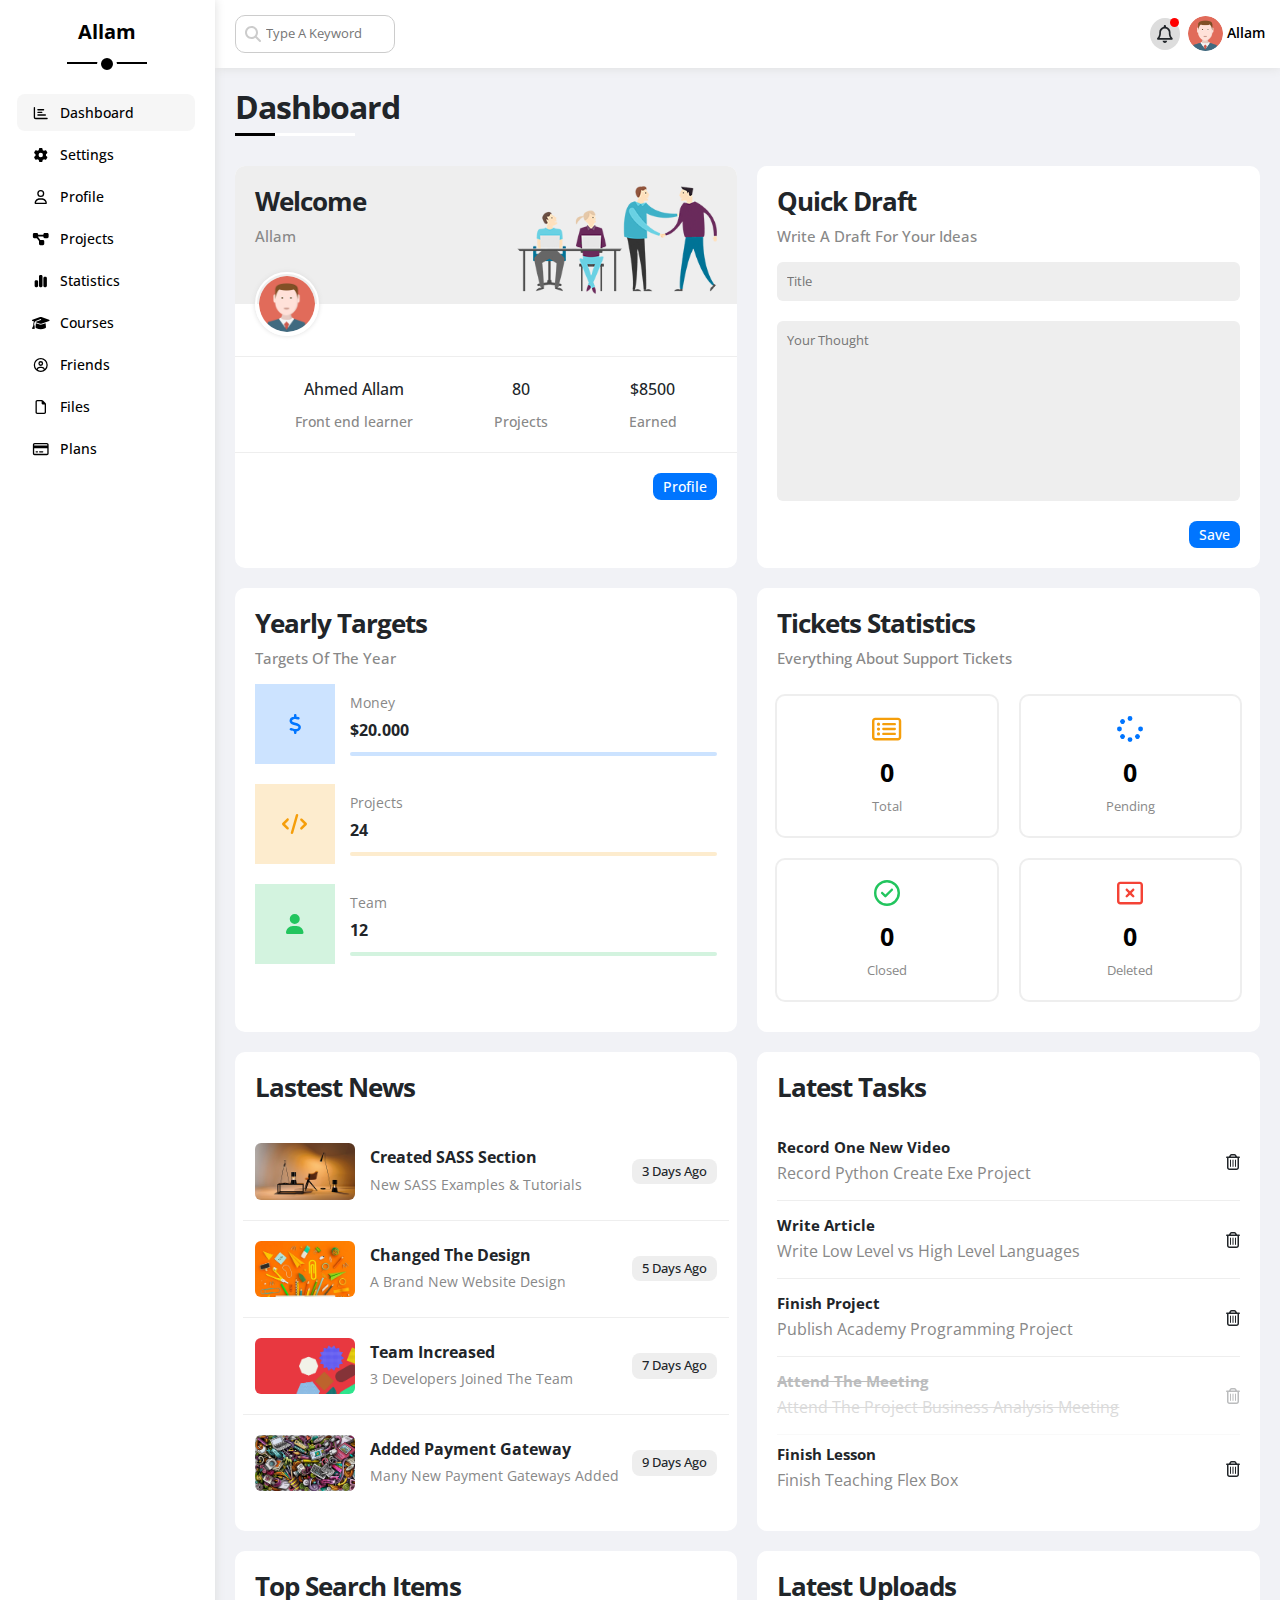
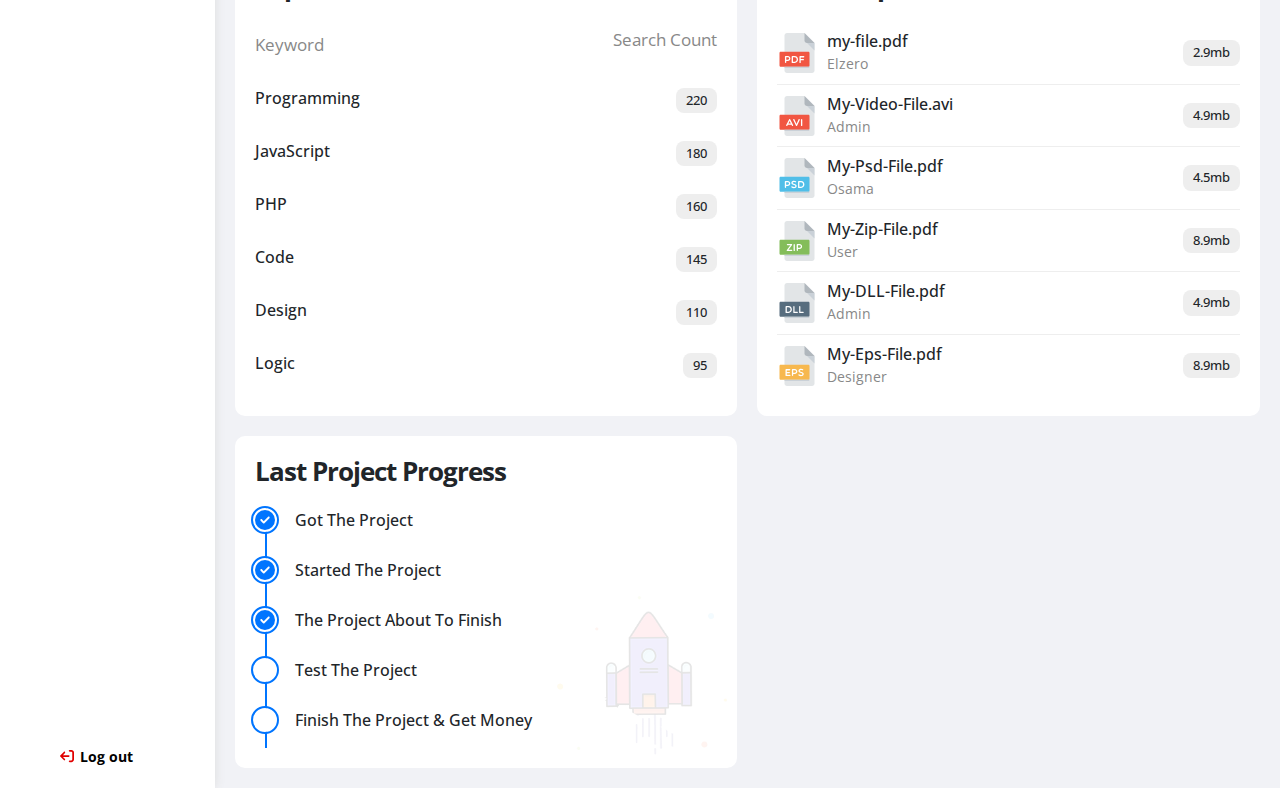
==== commit e0db46d8: "Edit Media Query And Add One Section" ====
--- a/index.html
+++ b/index.html
@@ -285,46 +285,190 @@
               <h2 class="section-header">Latest Tasks</h2>
             </div>
             <div class="data">
-              <div class="row">
-                <div class="col-lg-12 d-flex align-items-center item">
-                  <div class="info">
-                    <h3>Record One New Video</h3>
-                    <p>Record Python Create Exe Project</p>
-                  </div>
-                  <i class="fa-regular fa-trash-can delete"></i>
-                </div>
-                <div class="col-lg-12 d-flex align-items-center item">
-                  <div class="info">
-                    <h3>Write Article</h3>
-                    <p>Write Low Level vs High Level Languages</p>
-                  </div>
-                  <i class="fa-regular fa-trash-can delete"></i>
-                </div>
-                <div class="col-lg-12 d-flex align-items-center item">
-                  <div class="info">
-                    <h3>Finish Project</h3>
-                    <p>Publish Academy Programming Project</p>
-                  </div>
-                  <i class="fa-regular fa-trash-can delete"></i>
-                </div>
-                <div class="col-lg-12 d-flex align-items-center item done">
-                  <div class="info">
-                    <h3>Attend The Meeting</h3>
-                    <p>Attend The Project Business Analysis Meeting</p>
-                  </div>
-                  <i class="fa-regular fa-trash-can delete"></i>
-                </div>
-                <div class="col-lg-12 d-flex align-items-center item">
-                  <div class="info">
-                    <h3>Finish Lesson</h3>
-                    <p>Finish Teaching Flex Box</p>
-                  </div>
-                  <i class="fa-regular fa-trash-can delete"></i>
-                </div>
+              <div class="d-flex align-items-center item">
+                <div class="info">
+                  <h3>Record One New Video</h3>
+                  <p>Record Python Create Exe Project</p>
+                </div>
+                <i class="fa-regular fa-trash-can delete"></i>
+              </div>
+              <div class="d-flex align-items-center item">
+                <div class="info">
+                  <h3>Write Article</h3>
+                  <p>Write Low Level vs High Level Languages</p>
+                </div>
+                <i class="fa-regular fa-trash-can delete"></i>
+              </div>
+              <div class="d-flex align-items-center item">
+                <div class="info">
+                  <h3>Finish Project</h3>
+                  <p>Publish Academy Programming Project</p>
+                </div>
+                <i class="fa-regular fa-trash-can delete"></i>
+              </div>
+              <div class="d-flex align-items-center item done">
+                <div class="info">
+                  <h3>Attend The Meeting</h3>
+                  <p>Attend The Project Business Analysis Meeting</p>
+                </div>
+                <i class="fa-regular fa-trash-can delete"></i>
+              </div>
+              <div class="d-flex align-items-center item">
+                <div class="info">
+                  <h3>Finish Lesson</h3>
+                  <p>Finish Teaching Flex Box</p>
+                </div>
+                <i class="fa-regular fa-trash-can delete"></i>
               </div>
             </div>
           </div>
           <!-- ! End Latest Tasks Section -->
+          <!-- ! Start Top Search Section -->
+          <div class="search">
+            <div>
+              <h2 class="section-header">Top Search Items</h2>
+            </div>
+            <div class="data">
+              <div class="d-flex align-items-center item">
+                <div class="top">
+                  <p>Keyword</p>
+                </div>
+                <p>Search Count</p>
+              </div>
+              <div class="d-flex align-items-center item">
+                <div class="info">
+                  <p>Programming</p>
+                </div>
+                <span>220</span>
+              </div>
+              <div class="d-flex align-items-center item">
+                <div class="info">
+                  <p>JavaScript</p>
+                </div>
+                <span>180</span>
+              </div>
+              <div class="d-flex align-items-center item">
+                <div class="info">
+                  <p>PHP</p>
+                </div>
+                <span>160</span>
+              </div>
+              <div class="d-flex align-items-center item">
+                <div class="info">
+                  <p>Code</p>
+                </div>
+                <span>145</span>
+              </div>
+              <div class="d-flex align-items-center item">
+                <div class="info">
+                  <p>Design</p>
+                </div>
+                <span>110</span>
+              </div>
+              <div class="d-flex align-items-center item">
+                <div class="info">
+                  <p>Logic</p>
+                </div>
+                <span>95</span>
+              </div>
+            </div>
+          </div>
+          <!-- ! End Top Search Section -->
+          <!-- ! Start Latest Uploads Section -->
+          <div class="latest">
+            <div>
+              <h2 class="section-header">Latest Uploads</h2>
+            </div>
+            <div class="data">
+              <div class="d-flex align-items-center item">
+                <img src="images/pdf.svg" alt="">
+                <div class="info">
+                  <h3>my-file.pdf</h3>
+                  <p>Elzero</p>
+                </div>
+                <div class="time">2.9mb</div>
+              </div>
+              <div class="d-flex align-items-center item">
+                <img src="images/avi.svg" alt="">
+                <div class="info">
+                  <h3>My-Video-File.avi</h3>
+                  <p>Admin</p>
+                </div>
+                <div class="time">4.9mb</div>
+              </div>
+              <div class="d-flex align-items-center item">
+                <img src="images/psd.svg" alt="">
+                <div class="info">
+                  <h3>My-Psd-File.pdf</h3>
+                  <p>Osama</p>
+                </div>
+                <div class="time">4.5mb</div>
+              </div>
+              <div class="d-flex align-items-center item">
+                <img src="images/zip.svg" alt="">
+                <div class="info">
+                  <h3>My-Zip-File.pdf</h3>
+                  <p>User</p>
+                </div>
+                <div class="time">8.9mb</div>
+              </div>
+              <div class="d-flex align-items-center item">
+                <img src="images/dll.svg" alt="">
+                <div class="info">
+                  <h3>My-DLL-File.pdf</h3>
+                  <p>Admin</p>
+                </div>
+                <div class="time">4.9mb</div>
+              </div>
+              <div class="d-flex align-items-center item">
+                <img src="images/eps.svg" alt="">
+                <div class="info">
+                  <h3>My-Eps-File.pdf</h3>
+                  <p>Designer</p>
+                </div>
+                <div class="time">8.9mb</div>
+              </div>
+            </div>
+          </div>
+          <!-- ! End Latest Uploads Section -->
+          <!-- ! Start Last Project Progress Section -->
+          <div class="projects">
+            <div>
+              <h2 class="section-header">Last Project Progress</h2>
+            </div>
+            <div class="list">
+              <ul>
+                <li>
+                  <span class="compelete">
+                    <i class="fa-solid fa-circle-check"></i>
+                  </span>
+                  <p>Got The Project</p>
+                </li>
+                <li>
+                  <span class="compelete">
+                    <i class="fa-solid fa-circle-check"></i>
+                  </span>
+                  <p>Started The Project</p>
+                </li>
+                <li>
+                  <span class="compelete">
+                    <i class="fa-solid fa-circle-check"></i>
+                  </span>
+                  <p>The Project About To Finish</p>
+                </li>
+                <li>
+                  <span class="current"></span>
+                  <p>Test The Project</p>
+                </li>
+                <li>
+                  <span class=""></span>
+                  <p>Finish The Project & Get Money</p>
+                </li>
+              </ul>
+              <img src="images/project.png" alt="">
+            </div>
+          </div>
+          <!-- ! End Last Project Progress Section -->
         </div>
       </div>
       <!-- ! End Dashboard -->
--- a/css/style.min.css
+++ b/css/style.min.css
@@ -1 +1 @@
-*{box-sizing:border-box !important;margin:0;padding:0}html{scroll-behavior:smooth;-webkit-scroll-behavior:smooth;-moz-scroll-behavior:smooth}html body{font-family:"Open Sans",sans-serif;-webkit-user-select:none;-moz-user-select:none;user-select:none}html body a{color:black;text-decoration:none}html body ul{list-style-type:none;padding:0;margin:0}.header-page{margin:20px 20px 40px;font-weight:700;font-size:32px;letter-spacing:-1px}.header-page::before,.header-page::after{content:"";height:3px;position:absolute;bottom:-10px;left:0}.header-page::before{background-color:white;width:120px}.header-page::after{background-color:black;width:40px}::-webkit-scrollbar{width:12px}::-webkit-scrollbar-thumb{background:#0075ff}::-webkit-scrollbar-thumb:hover{background:#0d69d5}@keyframes left-right{0%{transform:translateX(0px) rotate(180deg);-webkit-transform:translateX(0px) rotate(180deg);-moz-transform:translateX(0px) rotate(180deg);-ms-transform:translateX(0px) rotate(180deg);-o-transform:translateX(0px) rotate(180deg)}100%{transform:translateX(-10px) rotate(180deg);-webkit-transform:translateX(-10px) rotate(180deg);-moz-transform:translateX(-10px) rotate(180deg);-ms-transform:translateX(-10px) rotate(180deg);-o-transform:translateX(-10px) rotate(180deg)}}@keyframes rotate{0%{transform:rotate(0);-webkit-transform:rotate(0);-moz-transform:rotate(0);-ms-transform:rotate(0);-o-transform:rotate(0)}25%{transform:rotate(15deg);-webkit-transform:rotate(15deg);-moz-transform:rotate(15deg);-ms-transform:rotate(15deg);-o-transform:rotate(15deg)}50%{transform:rotate(0);-webkit-transform:rotate(0);-moz-transform:rotate(0);-ms-transform:rotate(0);-o-transform:rotate(0)}75%{transform:rotate(-15deg);-webkit-transform:rotate(-15deg);-moz-transform:rotate(-15deg);-ms-transform:rotate(-15deg);-o-transform:rotate(-15deg)}100%{transform:rotate(0);-webkit-transform:rotate(0);-moz-transform:rotate(0);-ms-transform:rotate(0);-o-transform:rotate(0)}}.dashboard{background-color:#f1f2f6}.dashboard .wrapper{display:grid;grid-template-columns:repeat(auto-fill, minmax(450px, 1fr));margin:20px;gap:20px}@media(max-width: 767px){.dashboard .wrapper{grid-template-columns:minmax(200px, 1fr);margin:10px;gap:10px}}.dashboard .wrapper .welcome{background-color:white;border-radius:10px;-webkit-border-radius:10px;-moz-border-radius:10px;-ms-border-radius:10px;-o-border-radius:10px;overflow:hidden}@media(max-width: 767px){.dashboard .wrapper .welcome{text-align:center}}.dashboard .wrapper .welcome .banner{padding:20px;background-color:#eee}.dashboard .wrapper .welcome .banner img{width:200px;margin-bottom:-10px}@media(max-width: 767px){.dashboard .wrapper .welcome .banner img{display:none}}@media(max-width: 767px){.dashboard .wrapper .welcome .banner{height:120px}}.dashboard .wrapper .welcome .info{flex:1;padding:20px;margin-top:20px;margin-bottom:20px;font-weight:500;border-top:1px solid #eee;border-bottom:1px solid #eee}@media(max-width: 767px){.dashboard .wrapper .welcome .info{display:block !important}}.dashboard .wrapper .welcome .info div span{color:#888;font-size:14px;margin-top:10px;display:block;font-weight:500}@media(max-width: 767px){.dashboard .wrapper .welcome .info div:not(:last-child){margin-bottom:20px}}.dashboard .wrapper .welcome .link{padding:0 20px 20px}.dashboard .wrapper .welcome .link a{margin:0 0 0 auto}.dashboard .wrapper .welcome .avatar{width:64px;height:64px;border:2px solid white;border-radius:50%;padding:2px;box-shadow:0 0 5px #ddd;margin-left:20px;margin-top:-32px;transition:width .3s;-webkit-transition:width .3s;-moz-transition:width .3s;-ms-transition:width .3s;-o-transition:width .3s;cursor:pointer}.dashboard .wrapper .welcome .avatar:hover{transform:scale(1.1);-webkit-transform:scale(1.1);-moz-transform:scale(1.1);-ms-transform:scale(1.1);-o-transform:scale(1.1)}.dashboard .wrapper .quick-draft{padding:20px;background-color:white;border-radius:10px;-webkit-border-radius:10px;-moz-border-radius:10px;-ms-border-radius:10px;-o-border-radius:10px}.dashboard .wrapper .quick-draft input,.dashboard .wrapper .quick-draft textarea{border:none;outline:none;background-color:#eee;display:block;margin-bottom:20px;width:100%;padding:10px;border-radius:6px;-webkit-border-radius:6px;-moz-border-radius:6px;-ms-border-radius:6px;-o-border-radius:6px;font-size:13px}.dashboard .wrapper .quick-draft input::-moz-placeholder,.dashboard .wrapper .quick-draft textarea::-moz-placeholder{transition:opacity .5s;-webkit-transition:opacity .5s;-moz-transition:opacity .5s;-ms-transition:opacity .5s;-o-transition:opacity .5s}.dashboard .wrapper .quick-draft input::placeholder,.dashboard .wrapper .quick-draft textarea::placeholder{transition:opacity .5s;-webkit-transition:opacity .5s;-moz-transition:opacity .5s;-ms-transition:opacity .5s;-o-transition:opacity .5s}.dashboard .wrapper .quick-draft input:focus::-moz-placeholder,.dashboard .wrapper .quick-draft textarea:focus::-moz-placeholder{opacity:0}.dashboard .wrapper .quick-draft input:focus::placeholder,.dashboard .wrapper .quick-draft textarea:focus::placeholder{opacity:0}.dashboard .wrapper .quick-draft textarea{resize:none;min-height:180px}.dashboard .wrapper .quick-draft .link a{margin:0 0 0 auto}.dashboard .wrapper .yearly-target{padding:20px;background-color:white;border-radius:10px;-webkit-border-radius:10px;-moz-border-radius:10px;-ms-border-radius:10px;-o-border-radius:10px;position:relative}.dashboard .wrapper .yearly-target .prog{display:flex;align-items:center;position:relative;margin-bottom:20px}.dashboard .wrapper .yearly-target .prog .theme{width:80px;height:80px;margin-right:15px}.dashboard .wrapper .yearly-target .prog .details{flex:1}.dashboard .wrapper .yearly-target .prog .details .data{font-weight:bold;margin-top:5px;margin-bottom:10px;display:block}.dashboard .wrapper .yearly-target .prog .details .name{font-size:14px;color:#888;display:block}.dashboard .wrapper .yearly-target .prog .details .progress{height:4px}.dashboard .wrapper .yearly-target .prog .details .progress span{position:absolute;left:0;top:0;height:100%;display:block;transition:2.4s;-webkit-transition:2.4s;-moz-transition:2.4s;-ms-transition:2.4s;-o-transition:2.4s}.dashboard .wrapper .statistics{padding:20px;background-color:white;border-radius:10px;-webkit-border-radius:10px;-moz-border-radius:10px;-ms-border-radius:10px;-o-border-radius:10px;position:relative}.dashboard .wrapper .statistics .box{border:2px solid #eee;border-radius:10px;-webkit-border-radius:10px;-moz-border-radius:10px;-ms-border-radius:10px;-o-border-radius:10px;margin:10px;width:calc(50% - 20px);padding:20px;font-size:13px;color:#888}.dashboard .wrapper .statistics .box:first-of-type:hover{border-color:#f59e0b}.dashboard .wrapper .statistics .box:nth-of-type(2):hover{border-color:#0075ff}.dashboard .wrapper .statistics .box:nth-of-type(3):hover{border-color:#22c55e}.dashboard .wrapper .statistics .box:last-of-type:hover{border-color:#f44336}.dashboard .wrapper .statistics .box svg{margin-bottom:10px;font-size:26px}.dashboard .wrapper .statistics .box span{font-size:25px;color:black;margin-bottom:5px;font-weight:bold}.dashboard .wrapper .news{padding:20px;background-color:white;border-radius:10px;-webkit-border-radius:10px;-moz-border-radius:10px;-ms-border-radius:10px;-o-border-radius:10px;position:relative}.dashboard .wrapper .news .data{margin-top:20px}.dashboard .wrapper .news .data .item{transition:.3s;-webkit-transition:.3s;-moz-transition:.3s;-ms-transition:.3s;-o-transition:.3s}.dashboard .wrapper .news .data .item:not(:last-of-type){border-bottom:1px solid #eee;padding-top:20px;padding-bottom:20px}.dashboard .wrapper .news .data .item:last-of-type{padding-top:20px;padding-bottom:20px}.dashboard .wrapper .news .data .item:hover{border-color:#0075ff;background-color:#eee}.dashboard .wrapper .news .data .item img{width:100px;margin-right:15px;border-radius:6px;-webkit-border-radius:6px;-moz-border-radius:6px;-ms-border-radius:6px;-o-border-radius:6px;transition:.3s;-webkit-transition:.3s;-moz-transition:.3s;-ms-transition:.3s;-o-transition:.3s;cursor:pointer}.dashboard .wrapper .news .data .item img:hover{transform:scale(1.2);-webkit-transform:scale(1.2);-moz-transform:scale(1.2);-ms-transform:scale(1.2);-o-transform:scale(1.2)}.dashboard .wrapper .news .data .item .info{flex:1}@media(max-width: 767px){.dashboard .wrapper .news .data .item .info{display:block}}.dashboard .wrapper .news .data .item .info h3{margin:0 0 6px;font-size:16px;font-weight:bold}.dashboard .wrapper .news .data .item .info p{color:#888;font-size:14px;display:block;margin:0}.dashboard .wrapper .news .data .item .time{margin:10px auto;width:-moz-fit-content;width:fit-content;background-color:#eee;border-radius:8px;-webkit-border-radius:8px;-moz-border-radius:8px;-ms-border-radius:8px;-o-border-radius:8px;font-size:13px;padding:3px 10px;font-weight:500}.dashboard .wrapper .tasks{padding:20px;background-color:white;border-radius:10px;-webkit-border-radius:10px;-moz-border-radius:10px;-ms-border-radius:10px;-o-border-radius:10px;position:relative}.dashboard .wrapper .tasks .data{margin-top:20px}.dashboard .wrapper .tasks .data .item:not(:last-of-type){border-bottom:1px solid #eee;padding-top:15px;padding-bottom:15px}.dashboard .wrapper .tasks .data .item:last-of-type{padding-top:10px}.dashboard .wrapper .tasks .data .item:hover{border-color:#0075ff}.dashboard .wrapper .tasks .data .item.done{opacity:.3}.dashboard .wrapper .tasks .data .item.done:hover{border-color:#f44336}.dashboard .wrapper .tasks .data .item.done h3,.dashboard .wrapper .tasks .data .item.done p{text-decoration:line-through}.dashboard .wrapper .tasks .data .item .delete{cursor:pointer;transition:.3s;-webkit-transition:.3s;-moz-transition:.3s;-ms-transition:.3s;-o-transition:.3s}.dashboard .wrapper .tasks .data .item .delete:hover{color:#f44336;animation:rotate .3s infinite;-webkit-animation:rotate .3s infinite}.dashboard .wrapper .tasks .data .item .info{flex:1}@media(max-width: 767px){.dashboard .wrapper .tasks .data .item .info{display:block}}.dashboard .wrapper .tasks .data .item .info h3{margin:0 0 5px;font-size:15px;font-weight:bold}.dashboard .wrapper .tasks .data .item .info p{color:#888;font-size:16px;display:block;margin:0}.sidebar{width:250px;box-shadow:0 0 10px #ddd;padding:20px}@media(max-width: 767px){.sidebar{width:58px;padding:10px}}.sidebar>h3{margin-bottom:40px;font-size:20px}@media(max-width: 767px){.sidebar>h3{font-size:14px}}.sidebar>h3::after,.sidebar>h3::before{content:"";position:absolute;background-color:black;left:50%;transform:translateX(-50%);-webkit-transform:translateX(-50%);-moz-transform:translateX(-50%);-ms-transform:translateX(-50%);-o-transform:translateX(-50%)}@media(max-width: 767px){.sidebar>h3::after,.sidebar>h3::before{display:none}}.sidebar>h3::before{width:80px;height:2px;bottom:-20px}.sidebar>h3::after{width:20px;height:20px;border-radius:50%;-webkit-border-radius:50%;-moz-border-radius:50%;-ms-border-radius:50%;-o-border-radius:50%;bottom:-30px;border:4px solid rgb(255, 255, 255) !important}.sidebar .links{margin-top:20px}@media(max-width: 767px){.sidebar .links{margin-top:-30px}}.sidebar .links ul{margin-top:50px !important}.sidebar .links ul li{margin-left:-3px}.sidebar .links ul li a{display:block;padding:8px 16px 8px 15px;transition:.3s;margin-bottom:5px;transition:.3s;-webkit-transition:.3s;-moz-transition:.3s;-ms-transition:.3s;-o-transition:.3s;border-radius:8px;-webkit-border-radius:8px;-moz-border-radius:8px;-ms-border-radius:8px;-o-border-radius:8px;font-weight:500}.sidebar .links ul li a:hover,.sidebar .links ul li a.active{background-color:#f6f6f6}.sidebar .links ul li a svg{font-size:14px}.sidebar .links ul li a span{font-size:14px;margin-left:10px;transition:.3s;-webkit-transition:.3s;-moz-transition:.3s;-ms-transition:.3s;-o-transition:.3s}@media(max-width: 767px){.sidebar .links ul li a span{display:none}}.sidebar .links ul li:hover svg{color:#0075ff !important}.sidebar .links ul li:hover span{transform:translateX(10px);-webkit-transform:translateX(10px);-moz-transform:translateX(10px);-ms-transform:translateX(10px);-o-transform:translateX(10px);color:black !important}.sidebar .log-out{position:absolute;bottom:20px;width:100%;margin-left:40px}@media(max-width: 767px){.sidebar .log-out{margin-left:10px}}.sidebar .log-out svg{transform:rotate(180deg);-webkit-transform:rotate(180deg);-moz-transform:rotate(180deg);-ms-transform:rotate(180deg);-o-transform:rotate(180deg);margin-right:2px}.sidebar .log-out span{font-size:14px;font-weight:bold}@media(max-width: 767px){.sidebar .log-out span a{display:none}}.sidebar .log-out span a:hover{color:#f44336 !important}.sidebar .log-out:hover svg{animation:left-right .6s infinite;-webkit-animation:left-right .6s infinite}.sidebar .log-out:hover a{color:red}.content{overflow:hidden;width:100%}.header{flex:1;box-shadow:0 0 10px #ddd;padding:15px}.header .search input{outline:none;border:1px solid #ccc;border-radius:10px;margin-left:5px;padding:8px;padding-left:30px;width:160px;transition:width .3s;-webkit-transition:width .3s;-moz-transition:width .3s;-ms-transition:width .3s;-o-transition:width .3s;font-size:13px;caret-color:#0075ff}.header .search input:focus{width:200px;border-color:#0075ff;color:#0075ff;font-weight:600}.header .search input:focus::-moz-placeholder{opacity:0}.header .search input:focus::placeholder{opacity:0}.header .search input:focus+svg{color:#0075ff;top:50%;transform:translateY(-50%) rotate(360deg);-webkit-transform:translateY(-50%) rotate(360deg);-moz-transform:translateY(-50%) rotate(360deg);-ms-transform:translateY(-50%) rotate(360deg);-o-transform:translateY(-50%) rotate(360deg)}.header .search input::-moz-placeholder{transition:opacity .5s;-webkit-transition:opacity .5s;-moz-transition:opacity .5s;-ms-transition:opacity .5s;-o-transition:opacity .5s}.header .search input::placeholder{transition:opacity .5s;-webkit-transition:opacity .5s;-moz-transition:opacity .5s;-ms-transition:opacity .5s;-o-transition:opacity .5s}.header .search svg{position:absolute;left:15px;top:50%;transform:translateY(-50%);-webkit-transform:translateY(-50%);-moz-transform:translateY(-50%);-ms-transform:translateY(-50%);-o-transform:translateY(-50%);color:#ccc;transition:.5s;-webkit-transition:.5s;-moz-transition:.5s;-ms-transition:.5s;-o-transition:.5s}.header .notifications{position:absolute;right:100px;background-color:#ddd;padding:7px;border-radius:50%;-webkit-border-radius:50%;-moz-border-radius:50%;-ms-border-radius:50%;-o-border-radius:50%;cursor:pointer}@media(max-width: 767px){.header .notifications{right:55px}}.header .notifications svg{font-size:18px;animation:rotate .3s infinite;-webkit-animation:rotate .3s infinite}.header .notifications::after{content:"";position:absolute;background-color:red;width:9px;height:9px;border-radius:50%;-webkit-border-radius:50%;-moz-border-radius:50%;-ms-border-radius:50%;-o-border-radius:50%;top:0px;left:20px}.header .profile img{width:35px;border-radius:50%;-webkit-border-radius:50%;-moz-border-radius:50%;-ms-border-radius:50%;-o-border-radius:50%;cursor:pointer;transition:.3s;-webkit-transition:.3s;-moz-transition:.3s;-ms-transition:.3s;-o-transition:.3s}.header .profile img:hover{transform:scale(1.1);-webkit-transform:scale(1.1);-moz-transform:scale(1.1);-ms-transform:scale(1.1);-o-transform:scale(1.1)}.header .profile span{font-size:14px;font-weight:600}@media(max-width: 767px){.header .profile span{display:none}}.header .profile:hover span{color:#0075ff}/*# sourceMappingURL=style.min.css.map */
+*{box-sizing:border-box !important;margin:0;padding:0}html{scroll-behavior:smooth;-webkit-scroll-behavior:smooth;-moz-scroll-behavior:smooth}html body{font-family:"Open Sans",sans-serif;-webkit-user-select:none;-moz-user-select:none;user-select:none}html body a{color:black;text-decoration:none}html body ul{list-style-type:none;padding:0;margin:0}.header-page{margin:20px 20px 40px;font-weight:700;font-size:32px;letter-spacing:-1px}.header-page::before,.header-page::after{content:"";height:3px;position:absolute;bottom:-10px;left:0}.header-page::before{background-color:white;width:120px}.header-page::after{background-color:black;width:40px}::-webkit-scrollbar{width:12px}::-webkit-scrollbar-thumb{background:#0075ff}::-webkit-scrollbar-thumb:hover{background:#0d69d5}.popup-overlay{width:100%;height:100%;position:fixed;top:0;left:0;background-color:rgba(0, 0, 0, 0.9);z-index:2000;cursor:zoom-out}.popUp{position:fixed;z-index:2001;left:50%;top:50%;transform:translate(-50%, -50%);-webkit-transform:translate(-50%, -50%);-moz-transform:translate(-50%, -50%);-ms-transform:translate(-50%, -50%);-o-transform:translate(-50%, -50%);margin:0;padding:0}@media(max-width: 767px){.popUp{width:370px}}.popUp img{width:730px;max-width:100%;transition:.3s;-webkit-transition:.3s;-moz-transition:.3s;-ms-transition:.3s;-o-transition:.3s;border-radius:12px;-webkit-border-radius:12px;-moz-border-radius:12px;-ms-border-radius:12px;-o-border-radius:12px;cursor:grab}.popUp img:hover{transform:scale(1.1);-webkit-transform:scale(1.1);-moz-transform:scale(1.1);-ms-transform:scale(1.1);-o-transform:scale(1.1)}@keyframes left-right{0%{transform:translateX(0px) rotate(180deg);-webkit-transform:translateX(0px) rotate(180deg);-moz-transform:translateX(0px) rotate(180deg);-ms-transform:translateX(0px) rotate(180deg);-o-transform:translateX(0px) rotate(180deg)}100%{transform:translateX(-10px) rotate(180deg);-webkit-transform:translateX(-10px) rotate(180deg);-moz-transform:translateX(-10px) rotate(180deg);-ms-transform:translateX(-10px) rotate(180deg);-o-transform:translateX(-10px) rotate(180deg)}}@keyframes rotate{0%{transform:rotate(0);-webkit-transform:rotate(0);-moz-transform:rotate(0);-ms-transform:rotate(0);-o-transform:rotate(0)}25%{transform:rotate(15deg);-webkit-transform:rotate(15deg);-moz-transform:rotate(15deg);-ms-transform:rotate(15deg);-o-transform:rotate(15deg)}50%{transform:rotate(0);-webkit-transform:rotate(0);-moz-transform:rotate(0);-ms-transform:rotate(0);-o-transform:rotate(0)}75%{transform:rotate(-15deg);-webkit-transform:rotate(-15deg);-moz-transform:rotate(-15deg);-ms-transform:rotate(-15deg);-o-transform:rotate(-15deg)}100%{transform:rotate(0);-webkit-transform:rotate(0);-moz-transform:rotate(0);-ms-transform:rotate(0);-o-transform:rotate(0)}}@keyframes splash{0%{background-color:#0075ff}100%{background-color:white}}.dashboard{background-color:#f1f2f6}.dashboard .wrapper{display:grid;grid-template-columns:repeat(auto-fill, minmax(450px, 1fr));margin:20px;gap:20px}@media(max-width: 767px){.dashboard .wrapper{grid-template-columns:minmax(200px, 1fr);margin:10px;gap:10px}}.dashboard .wrapper .welcome{background-color:white;border-radius:10px;-webkit-border-radius:10px;-moz-border-radius:10px;-ms-border-radius:10px;-o-border-radius:10px;overflow:hidden}@media(max-width: 767px){.dashboard .wrapper .welcome{text-align:center}}.dashboard .wrapper .welcome .banner{padding:20px;background-color:#eee}.dashboard .wrapper .welcome .banner img{width:200px;margin-bottom:-10px}@media(max-width: 767px){.dashboard .wrapper .welcome .banner img{display:none}}@media(max-width: 767px){.dashboard .wrapper .welcome .banner{height:120px}}.dashboard .wrapper .welcome .info{flex:1;padding:20px;margin-top:20px;margin-bottom:20px;font-weight:500;border-top:1px solid #eee;border-bottom:1px solid #eee}@media(max-width: 767px){.dashboard .wrapper .welcome .info{display:block !important}}.dashboard .wrapper .welcome .info div span{color:#888;font-size:14px;margin-top:10px;display:block;font-weight:500}@media(max-width: 767px){.dashboard .wrapper .welcome .info div:not(:last-child){margin-bottom:20px}}.dashboard .wrapper .welcome .link{padding:0 20px 20px}.dashboard .wrapper .welcome .link a{margin:0 0 0 auto}.dashboard .wrapper .welcome .avatar{width:64px;height:64px;border:2px solid white;border-radius:50%;padding:2px;box-shadow:0 0 5px #ddd;margin-left:20px;margin-top:-32px;transition:width .3s;-webkit-transition:width .3s;-moz-transition:width .3s;-ms-transition:width .3s;-o-transition:width .3s;cursor:pointer}.dashboard .wrapper .welcome .avatar:hover{transform:scale(1.1);-webkit-transform:scale(1.1);-moz-transform:scale(1.1);-ms-transform:scale(1.1);-o-transform:scale(1.1)}.dashboard .wrapper .quick-draft{padding:20px;background-color:white;border-radius:10px;-webkit-border-radius:10px;-moz-border-radius:10px;-ms-border-radius:10px;-o-border-radius:10px}.dashboard .wrapper .quick-draft input,.dashboard .wrapper .quick-draft textarea{border:none;outline:none;background-color:#eee;display:block;margin-bottom:20px;width:100%;padding:10px;border-radius:6px;-webkit-border-radius:6px;-moz-border-radius:6px;-ms-border-radius:6px;-o-border-radius:6px;font-size:13px}.dashboard .wrapper .quick-draft input::-moz-placeholder,.dashboard .wrapper .quick-draft textarea::-moz-placeholder{transition:opacity .5s;-webkit-transition:opacity .5s;-moz-transition:opacity .5s;-ms-transition:opacity .5s;-o-transition:opacity .5s}.dashboard .wrapper .quick-draft input::placeholder,.dashboard .wrapper .quick-draft textarea::placeholder{transition:opacity .5s;-webkit-transition:opacity .5s;-moz-transition:opacity .5s;-ms-transition:opacity .5s;-o-transition:opacity .5s}.dashboard .wrapper .quick-draft input:focus::-moz-placeholder,.dashboard .wrapper .quick-draft textarea:focus::-moz-placeholder{opacity:0}.dashboard .wrapper .quick-draft input:focus::placeholder,.dashboard .wrapper .quick-draft textarea:focus::placeholder{opacity:0}.dashboard .wrapper .quick-draft textarea{resize:none;min-height:180px}.dashboard .wrapper .quick-draft .link a{margin:0 0 0 auto}.dashboard .wrapper .yearly-target{padding:20px;background-color:white;border-radius:10px;-webkit-border-radius:10px;-moz-border-radius:10px;-ms-border-radius:10px;-o-border-radius:10px;position:relative}.dashboard .wrapper .yearly-target .prog{display:flex;align-items:center;position:relative;margin-bottom:20px}.dashboard .wrapper .yearly-target .prog .theme{width:80px;height:80px;margin-right:15px}.dashboard .wrapper .yearly-target .prog .details{flex:1}.dashboard .wrapper .yearly-target .prog .details .data{font-weight:bold;margin-top:5px;margin-bottom:10px;display:block}.dashboard .wrapper .yearly-target .prog .details .name{font-size:14px;color:#888;display:block}.dashboard .wrapper .yearly-target .prog .details .progress{height:4px}.dashboard .wrapper .yearly-target .prog .details .progress span{position:absolute;left:0;top:0;height:100%;display:block;transition:2.4s;-webkit-transition:2.4s;-moz-transition:2.4s;-ms-transition:2.4s;-o-transition:2.4s}.dashboard .wrapper .statistics{padding:20px;background-color:white;border-radius:10px;-webkit-border-radius:10px;-moz-border-radius:10px;-ms-border-radius:10px;-o-border-radius:10px;position:relative}.dashboard .wrapper .statistics .box{border:2px solid #eee;border-radius:10px;-webkit-border-radius:10px;-moz-border-radius:10px;-ms-border-radius:10px;-o-border-radius:10px;margin:10px;width:calc(50% - 20px);padding:20px;font-size:13px;color:#888}.dashboard .wrapper .statistics .box:first-of-type:hover{border-color:#f59e0b}.dashboard .wrapper .statistics .box:nth-of-type(2):hover{border-color:#0075ff}.dashboard .wrapper .statistics .box:nth-of-type(3):hover{border-color:#22c55e}.dashboard .wrapper .statistics .box:last-of-type:hover{border-color:#f44336}.dashboard .wrapper .statistics .box svg{margin-bottom:10px;font-size:26px}.dashboard .wrapper .statistics .box span{font-size:25px;color:black;margin-bottom:5px;font-weight:bold}.dashboard .wrapper .news{padding:20px;background-color:white;border-radius:10px;-webkit-border-radius:10px;-moz-border-radius:10px;-ms-border-radius:10px;-o-border-radius:10px;position:relative}.dashboard .wrapper .news .data{margin-top:20px}.dashboard .wrapper .news .data .item{transition:.3s;-webkit-transition:.3s;-moz-transition:.3s;-ms-transition:.3s;-o-transition:.3s}@media(max-width: 767px){.dashboard .wrapper .news .data .item{flex-direction:column;text-align:center}.dashboard .wrapper .news .data .item img{margin-bottom:20px}}.dashboard .wrapper .news .data .item:not(:last-of-type){border-bottom:1px solid #eee;padding-top:20px;padding-bottom:20px}.dashboard .wrapper .news .data .item:last-of-type{padding-top:20px;padding-bottom:20px}.dashboard .wrapper .news .data .item:hover{border-color:#0075ff;background-color:#eee}.dashboard .wrapper .news .data .item img{width:100px;margin-right:15px;border-radius:6px;-webkit-border-radius:6px;-moz-border-radius:6px;-ms-border-radius:6px;-o-border-radius:6px;transition:.3s;-webkit-transition:.3s;-moz-transition:.3s;-ms-transition:.3s;-o-transition:.3s;cursor:pointer}.dashboard .wrapper .news .data .item img:hover{transform:scale(1.2);-webkit-transform:scale(1.2);-moz-transform:scale(1.2);-ms-transform:scale(1.2);-o-transform:scale(1.2)}.dashboard .wrapper .news .data .item .info{flex:1}.dashboard .wrapper .news .data .item .info h3{margin:0 0 6px;font-size:16px;font-weight:bold}.dashboard .wrapper .news .data .item .info p{color:#888;font-size:14px;display:block;margin:0}.dashboard .wrapper .news .data .item .time{margin:10px auto;width:-moz-fit-content;width:fit-content;background-color:#eee;border-radius:8px;-webkit-border-radius:8px;-moz-border-radius:8px;-ms-border-radius:8px;-o-border-radius:8px;font-size:13px;padding:3px 10px;font-weight:500}.dashboard .wrapper .tasks{padding:20px;background-color:white;border-radius:10px;-webkit-border-radius:10px;-moz-border-radius:10px;-ms-border-radius:10px;-o-border-radius:10px;position:relative}.dashboard .wrapper .tasks .data{margin-top:20px}.dashboard .wrapper .tasks .data .item:not(:last-of-type){border-bottom:1px solid #eee;padding-top:15px;padding-bottom:15px}.dashboard .wrapper .tasks .data .item:last-of-type{padding-top:10px}.dashboard .wrapper .tasks .data .item:hover{border-color:#0075ff}.dashboard .wrapper .tasks .data .item.done{opacity:.3}.dashboard .wrapper .tasks .data .item.done:hover{border-color:#f44336}.dashboard .wrapper .tasks .data .item.done h3,.dashboard .wrapper .tasks .data .item.done p{text-decoration:line-through}.dashboard .wrapper .tasks .data .item .delete{cursor:pointer;transition:.3s;-webkit-transition:.3s;-moz-transition:.3s;-ms-transition:.3s;-o-transition:.3s}.dashboard .wrapper .tasks .data .item .delete:hover{color:#f44336;animation:rotate .3s infinite;-webkit-animation:rotate .3s infinite}.dashboard .wrapper .tasks .data .item .info{flex:1}@media(max-width: 767px){.dashboard .wrapper .tasks .data .item .info{display:block}}.dashboard .wrapper .tasks .data .item .info h3{margin:0 0 5px;font-size:15px;font-weight:bold}.dashboard .wrapper .tasks .data .item .info p{color:#888;font-size:16px;display:block;margin:0}.dashboard .wrapper .search{padding:20px;background-color:white;border-radius:10px;-webkit-border-radius:10px;-moz-border-radius:10px;-ms-border-radius:10px;-o-border-radius:10px;position:relative}.dashboard .wrapper .search .data{margin-top:20px}.dashboard .wrapper .search .data .item:not(:first-of-type){padding-top:12px;padding-bottom:12px}.dashboard .wrapper .search .data .item:hover{background-color:#eee}.dashboard .wrapper .search .data .item .info{flex:1}@media(max-width: 767px){.dashboard .wrapper .search .data .item .info{display:block}}.dashboard .wrapper .search .data .item .info p{margin:0 0 5px;font-weight:500}.dashboard .wrapper .search .data .item .top{flex:1;padding-top:10px}@media(max-width: 767px){.dashboard .wrapper .search .data .item .top{display:block}}.dashboard .wrapper .search .data .item .top p,.dashboard .wrapper .search .data .item .top+p{color:#888;font-size:17px}.dashboard .wrapper .search .data .item span{background-color:#eee;font-size:16px;display:block;margin:0;border-radius:8px;-webkit-border-radius:8px;-moz-border-radius:8px;-ms-border-radius:8px;-o-border-radius:8px;font-size:13px;padding:3px 10px;font-weight:500}.dashboard .wrapper .latest{padding:20px;background-color:white;border-radius:10px;-webkit-border-radius:10px;-moz-border-radius:10px;-ms-border-radius:10px;-o-border-radius:10px;position:relative}.dashboard .wrapper .latest .data{margin-top:20px}.dashboard .wrapper .latest .data .item{transition:.3s;-webkit-transition:.3s;-moz-transition:.3s;-ms-transition:.3s;-o-transition:.3s;padding-top:8px;padding-bottom:8px}.dashboard .wrapper .latest .data .item:not(:last-of-type){border-bottom:1px solid #eee}.dashboard .wrapper .latest .data .item:hover{border-color:#0075ff;background-color:#eee}.dashboard .wrapper .latest .data .item img{width:40px;margin-right:10px;transition:.3s;-webkit-transition:.3s;-moz-transition:.3s;-ms-transition:.3s;-o-transition:.3s;cursor:pointer}.dashboard .wrapper .latest .data .item img:hover{transform:scale(1.2);-webkit-transform:scale(1.2);-moz-transform:scale(1.2);-ms-transform:scale(1.2);-o-transform:scale(1.2)}.dashboard .wrapper .latest .data .item .info{flex:1}.dashboard .wrapper .latest .data .item .info h3{margin:0 0 2px;font-size:16px}.dashboard .wrapper .latest .data .item .info p{color:#888;font-size:14px;display:block;margin:0}.dashboard .wrapper .latest .data .item .time{margin:10px auto;width:-moz-fit-content;width:fit-content;background-color:#eee;border-radius:8px;-webkit-border-radius:8px;-moz-border-radius:8px;-ms-border-radius:8px;-o-border-radius:8px;font-size:13px;padding:3px 10px;font-weight:500}.dashboard .wrapper .projects{padding:20px;background-color:white;border-radius:10px;-webkit-border-radius:10px;-moz-border-radius:10px;-ms-border-radius:10px;-o-border-radius:10px;position:relative}.dashboard .wrapper .projects .list{margin-top:20px}.dashboard .wrapper .projects .list ul{position:relative}.dashboard .wrapper .projects .list ul::before{content:"";position:absolute;left:10px;top:0;height:100%;background-color:#0075ff;width:2px}.dashboard .wrapper .projects .list ul li{position:relative;display:flex}.dashboard .wrapper .projects .list ul li:not(:last-of-type){margin-bottom:10px}.dashboard .wrapper .projects .list ul li::before{content:"";position:absolute;left:-2px;top:0;height:24px;width:24px;background-color:white;border-radius:50%;-webkit-border-radius:50%;-moz-border-radius:50%;-ms-border-radius:50%;-o-border-radius:50%;border:2px solid white;outline:2px solid #0075ff}.dashboard .wrapper .projects .list ul li span{height:20px;width:20px;border-radius:50%;-webkit-border-radius:50%;-moz-border-radius:50%;-ms-border-radius:50%;-o-border-radius:50%;position:relative;z-index:1;display:block;bottom:50%;margin-top:2px;transition:.3s;-webkit-transition:.3s;-moz-transition:.3s;-ms-transition:.3s;-o-transition:.3s}.dashboard .wrapper .projects .list ul li span.compelete svg{color:#0075ff;font-weight:900;text-align:center;font-size:20px}.dashboard .wrapper .projects .list ul li span.current{animation:splash 1.2s infinite;-webkit-animation:splash 1.2s infinite}.dashboard .wrapper .projects .list ul li p{margin-left:20px;font-weight:500}.dashboard .wrapper .projects .list img{width:170px;position:absolute;bottom:10px;right:10px;opacity:.1}.sidebar{width:250px;box-shadow:0 0 10px #ddd;padding:20px}@media(max-width: 767px){.sidebar{width:58px;padding:10px}}.sidebar>h3{margin-bottom:40px;font-size:20px}@media(max-width: 767px){.sidebar>h3{font-size:14px}}.sidebar>h3::after,.sidebar>h3::before{content:"";position:absolute;background-color:black;left:50%;transform:translateX(-50%);-webkit-transform:translateX(-50%);-moz-transform:translateX(-50%);-ms-transform:translateX(-50%);-o-transform:translateX(-50%)}@media(max-width: 767px){.sidebar>h3::after,.sidebar>h3::before{display:none}}.sidebar>h3::before{width:80px;height:2px;bottom:-20px}.sidebar>h3::after{width:20px;height:20px;border-radius:50%;-webkit-border-radius:50%;-moz-border-radius:50%;-ms-border-radius:50%;-o-border-radius:50%;bottom:-30px;border:4px solid rgb(255, 255, 255) !important}.sidebar .links{margin-top:20px}@media(max-width: 767px){.sidebar .links{margin-top:-30px}}.sidebar .links ul{margin-top:50px !important}.sidebar .links ul li{margin-left:-3px}.sidebar .links ul li a{display:block;padding:8px 16px 8px 15px;transition:.3s;margin-bottom:5px;transition:.3s;-webkit-transition:.3s;-moz-transition:.3s;-ms-transition:.3s;-o-transition:.3s;border-radius:8px;-webkit-border-radius:8px;-moz-border-radius:8px;-ms-border-radius:8px;-o-border-radius:8px;font-weight:500}.sidebar .links ul li a:hover,.sidebar .links ul li a.active{background-color:#f6f6f6}.sidebar .links ul li a svg{font-size:14px}.sidebar .links ul li a span{font-size:14px;margin-left:10px;transition:.3s;-webkit-transition:.3s;-moz-transition:.3s;-ms-transition:.3s;-o-transition:.3s}@media(max-width: 767px){.sidebar .links ul li a span{display:none}}.sidebar .links ul li:hover svg{color:#0075ff !important}.sidebar .links ul li:hover span{transform:translateX(10px);-webkit-transform:translateX(10px);-moz-transform:translateX(10px);-ms-transform:translateX(10px);-o-transform:translateX(10px);color:black !important}.sidebar .log-out{position:absolute;bottom:20px;width:100%;margin-left:40px}@media(max-width: 767px){.sidebar .log-out{margin-left:10px}}.sidebar .log-out svg{transform:rotate(180deg);-webkit-transform:rotate(180deg);-moz-transform:rotate(180deg);-ms-transform:rotate(180deg);-o-transform:rotate(180deg);margin-right:2px}.sidebar .log-out span{font-size:14px;font-weight:bold}@media(max-width: 767px){.sidebar .log-out span a{display:none}}.sidebar .log-out span a:hover{color:#f44336 !important}.sidebar .log-out:hover svg{animation:left-right .6s infinite;-webkit-animation:left-right .6s infinite}.sidebar .log-out:hover a{color:red}.content{overflow:hidden;width:100%}.header{flex:1;box-shadow:0 0 10px #ddd;padding:15px}.header .search input{outline:none;border:1px solid #ccc;border-radius:10px;margin-left:5px;padding:8px;padding-left:30px;width:160px;transition:width .3s;-webkit-transition:width .3s;-moz-transition:width .3s;-ms-transition:width .3s;-o-transition:width .3s;font-size:13px;caret-color:#0075ff}.header .search input:focus{width:200px;border-color:#0075ff;color:#0075ff;font-weight:600}.header .search input:focus::-moz-placeholder{opacity:0}.header .search input:focus::placeholder{opacity:0}.header .search input:focus+svg{color:#0075ff;top:50%;transform:translateY(-50%) rotate(360deg);-webkit-transform:translateY(-50%) rotate(360deg);-moz-transform:translateY(-50%) rotate(360deg);-ms-transform:translateY(-50%) rotate(360deg);-o-transform:translateY(-50%) rotate(360deg)}.header .search input::-moz-placeholder{transition:opacity .5s;-webkit-transition:opacity .5s;-moz-transition:opacity .5s;-ms-transition:opacity .5s;-o-transition:opacity .5s}.header .search input::placeholder{transition:opacity .5s;-webkit-transition:opacity .5s;-moz-transition:opacity .5s;-ms-transition:opacity .5s;-o-transition:opacity .5s}.header .search svg{position:absolute;left:15px;top:50%;transform:translateY(-50%);-webkit-transform:translateY(-50%);-moz-transform:translateY(-50%);-ms-transform:translateY(-50%);-o-transform:translateY(-50%);color:#ccc;transition:.5s;-webkit-transition:.5s;-moz-transition:.5s;-ms-transition:.5s;-o-transition:.5s}.header .notifications{position:absolute;right:100px;background-color:#ddd;padding:7px;border-radius:50%;-webkit-border-radius:50%;-moz-border-radius:50%;-ms-border-radius:50%;-o-border-radius:50%;cursor:pointer}@media(max-width: 767px){.header .notifications{right:55px}}.header .notifications svg{font-size:18px;animation:rotate .3s infinite;-webkit-animation:rotate .3s infinite}.header .notifications::after{content:"";position:absolute;background-color:red;width:9px;height:9px;border-radius:50%;-webkit-border-radius:50%;-moz-border-radius:50%;-ms-border-radius:50%;-o-border-radius:50%;top:0px;left:20px}.header .profile img{width:35px;border-radius:50%;-webkit-border-radius:50%;-moz-border-radius:50%;-ms-border-radius:50%;-o-border-radius:50%;cursor:pointer;transition:.3s;-webkit-transition:.3s;-moz-transition:.3s;-ms-transition:.3s;-o-transition:.3s}.header .profile img:hover{transform:scale(1.1);-webkit-transform:scale(1.1);-moz-transform:scale(1.1);-ms-transform:scale(1.1);-o-transform:scale(1.1)}.header .profile span{font-size:14px;font-weight:600}@media(max-width: 767px){.header .profile span{display:none}}.header .profile:hover span{color:#0075ff}/*# sourceMappingURL=style.min.css.map */
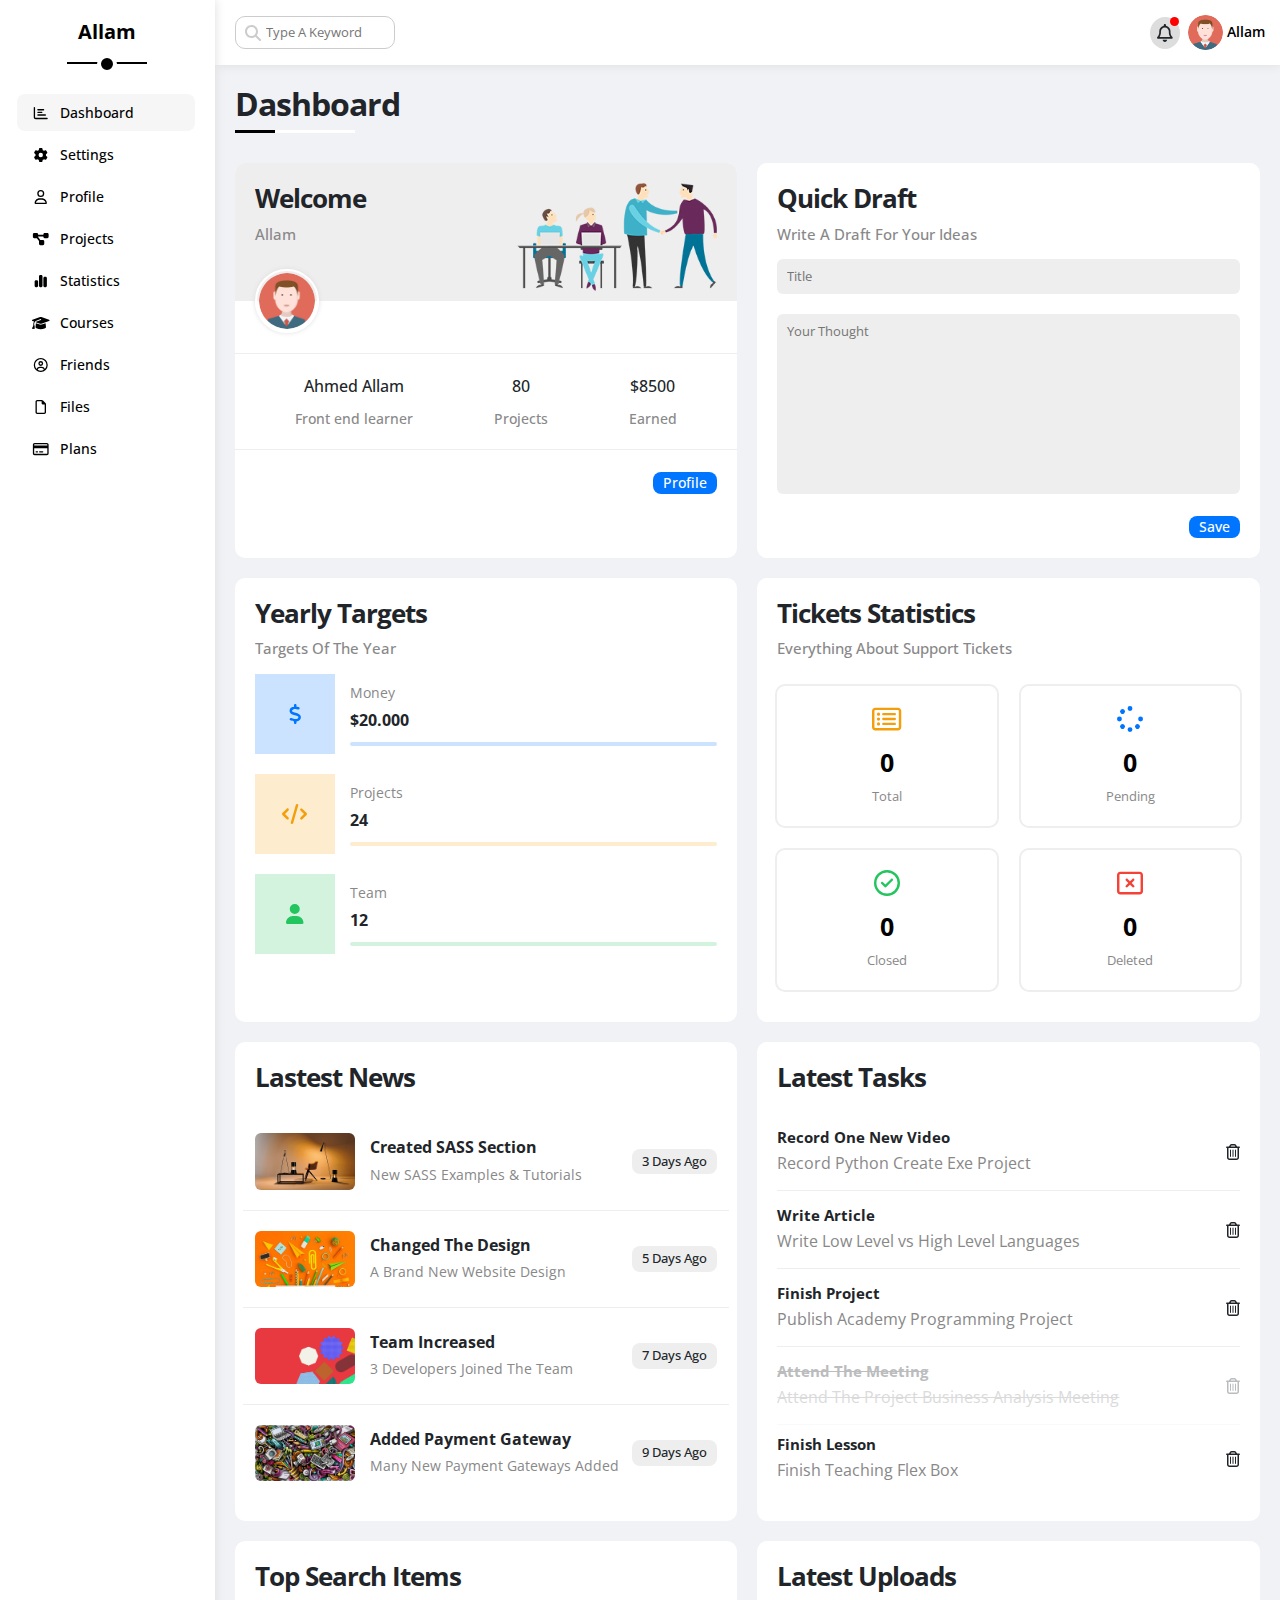
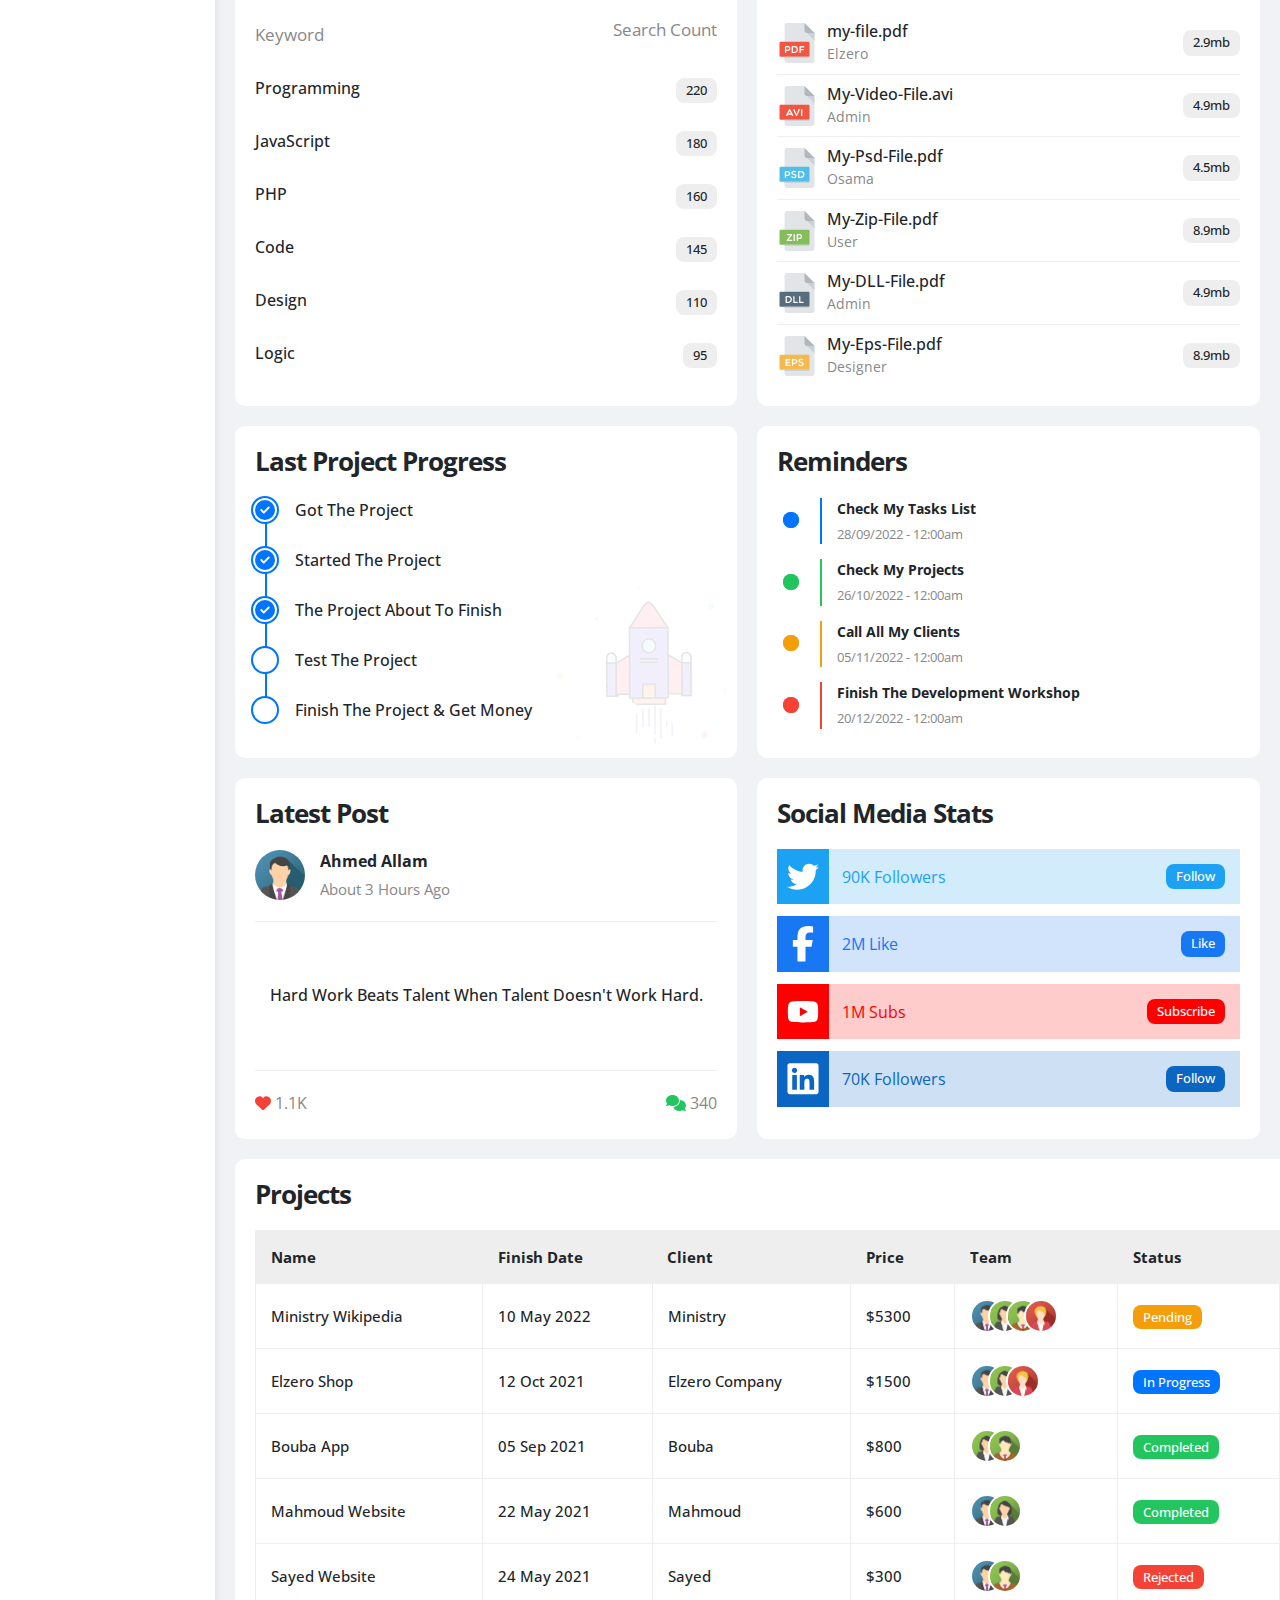
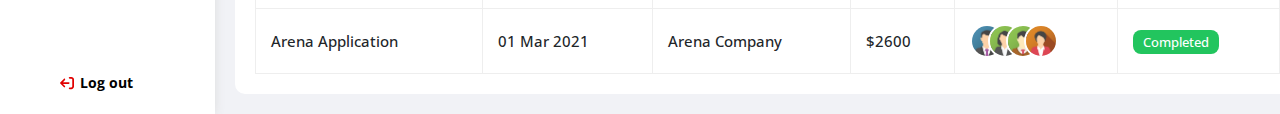
==== commit e1b0cabf: "Add A Three Sections And Table Data" ====
--- a/index.html
+++ b/index.html
@@ -7,6 +7,8 @@
   <title>Dashboard</title>
   <!-- ! Page Title Icon -->
   <link rel="icon" href="images/chart-line-solid.svg">
+  <!-- ! Bootstrap -->
+  <link rel="stylesheet" href="css/bootstrap.min.css">
   <!-- ! Main Template CSS File -->
   <link rel="stylesheet" href="css/framework.min.css">
   <link rel="stylesheet" href="css/style.min.css">
@@ -16,8 +18,6 @@
   <link rel="stylesheet" href="css/normalize.min.css">
   <!-- ! Font Awesome Library -->
   <link rel="stylesheet" href="css/all.min.css">
-  <!-- ! Bootstrap -->
-  <link rel="stylesheet" href="css/bootstrap.min.css">
   <!-- ! Google Fonts -->
   <link rel="preconnect" href="https://fonts.googleapis.com">
   <link rel="preconnect" href="https://fonts.gstatic.com" crossorigin>
@@ -469,10 +469,290 @@
             </div>
           </div>
           <!-- ! End Last Project Progress Section -->
+          <!-- ! Start Reminders Section -->
+          <div class="reminders">
+            <div>
+              <h2 class="section-header">Reminders</h2>
+            </div>
+            <div class="data position-relative">
+              <div class="info-box d-flex align-items-center">
+                <span class="ball bg-blue"></span>
+                <div class="info b-blue">
+                  <p>Check My Tasks List</p>
+                  <span>28/09/2022 - 12:00am</span>
+                </div>
+              </div>
+              <div class="info-box d-flex align-items-center">
+                <span class="ball bg-green"></span>
+                <div class="info b-green">
+                  <p>Check My Projects</p>
+                  <span>26/10/2022 - 12:00am</span>
+                </div>
+              </div>
+              <div class="info-box d-flex align-items-center">
+                <span class="ball bg-orange"></span>
+                <div class="info b-orange">
+                  <p>Call All My Clients</p>
+                  <span>05/11/2022 - 12:00am</span>
+                </div>
+              </div>
+              <div class="info-box d-flex align-items-center">
+                <span class="ball bg-red"></span>
+                <div class="info b-red">
+                  <p>Finish The Development Workshop</p>
+                  <span>20/12/2022 - 12:00am</span>
+                </div>
+              </div>
+            </div>
+          </div>
+          <!-- ! End Reminders Section -->
+          <!-- ! Start Latest Post Widget Section -->
+          <div class="latest-post">
+            <div>
+              <h2 class="section-header">Latest Post</h2>
+            </div>
+            <div class="data active">
+              <div class="top d-flex align-items-center">
+                <img class="avatar" src="images/team-01.png" alt="" />
+                <div class="info">
+                  <span class="d-block name">Ahmed Allam</span>
+                  <span class="time">About 3 Hours Ago</span>
+                </div>
+              </div>
+              <div class="post-content d-flex align-items-center justify-content-center">
+                Hard work beats talent when talent doesn't work hard.
+              </div>
+              <div class="post-stats d-flex align-items-center justify-content-between">
+                <div>
+                  <i class="fa-solid fa-heart"></i>
+                  <span>1.1K</span>
+                </div>
+                <div>
+                  <i class="fa-solid fa-comments"></i>
+                  <span>340</span>
+                </div>
+              </div>
+            </div>
+            <div class="data">
+              <div class="top d-flex align-items-center">
+                <img class="avatar" src="images/team-03.png" alt="" />
+                <div class="info">
+                  <span class="d-block name">Osama Elzero</span>
+                  <span class="time">About 12 Hours Ago</span>
+                </div>
+              </div>
+              <div class="post-content d-flex align-items-center justify-content-center">
+                You can fool all of the people some of the time, and some of the people all of the time, but you can't
+                fool all of the people all of the time.
+              </div>
+              <div class="post-stats d-flex align-items-center justify-content-between">
+                <div>
+                  <i class="fa-solid fa-heart"></i>
+                  <span>1.8K</span>
+                </div>
+                <div>
+                  <i class="fa-solid fa-comments"></i>
+                  <span>500</span>
+                </div>
+              </div>
+            </div>
+            <div class="data">
+              <div class="top d-flex align-items-center">
+                <img class="avatar" src="images/team-03.png" alt="" />
+                <div class="info">
+                  <span class="d-block name">Mohamed Farghaly</span>
+                  <span class="time">About 2 Days Ago</span>
+                </div>
+              </div>
+              <div class="post-content d-flex align-items-center justify-content-center">
+                Your time is limited, so don’t waste it living someone else’s life.
+              </div>
+              <div class="post-stats d-flex align-items-center justify-content-between">
+                <div>
+                  <i class="fa-solid fa-heart"></i>
+                  <span>600</span>
+                </div>
+                <div>
+                  <i class="fa-solid fa-comments"></i>
+                  <span>200</span>
+                </div>
+              </div>
+            </div>
+            <div class="data">
+              <div class="top d-flex align-items-center">
+                <img class="avatar" src="images/team-04.png" alt="" />
+                <div class="info">
+                  <span class="d-block name">Mohammed Hassan</span>
+                  <span class="time">About 3 Hours Ago</span>
+                </div>
+              </div>
+              <div class="post-content d-flex align-items-center justify-content-center">
+                In the middle of every difficulty lies opportunity.
+              </div>
+              <div class="post-stats d-flex align-items-center justify-content-between">
+                <div>
+                  <i class="fa-solid fa-heart"></i>
+                  <span>2K</span>
+                </div>
+                <div>
+                  <i class="fa-solid fa-comments"></i>
+                  <span>1.2K</span>
+                </div>
+              </div>
+            </div>
+            <div class="data">
+              <div class="top d-flex align-items-center">
+                <img class="avatar" src="images/team-05.png" alt="" />
+                <div class="info">
+                  <span class="d-block name">Eslam Ahmed</span>
+                  <span class="time">About 12 Days Ago</span>
+                </div>
+              </div>
+              <div class="post-content d-flex align-items-center justify-content-center">
+                Success is not final, failure is not fatal: It is the courage to continue that counts.
+              </div>
+              <div class="post-stats d-flex align-items-center justify-content-between">
+                <div>
+                  <i class="fa-solid fa-heart"></i>
+                  <span>1.2K</span>
+                </div>
+                <div>
+                  <i class="fa-solid fa-comments"></i>
+                  <span>400</span>
+                </div>
+              </div>
+            </div>
+          </div>
+          <!-- ! End Latest Post Widget Section -->
+          <!-- ! Start Social Media Stats Widget Section -->
+          <div class="social-media">
+            <div>
+              <h2 class="section-header">Social Media Stats</h2>
+            </div>
+            <div class="data">
+              <div class="box twitter d-flex align-items-center justify-content-between">
+                <i class="fa-brands bg-twitter fa-twitter fa-2x"></i>
+                <span class="c-twitter info">90K Followers</span>
+                <a class="bg-twitter" href="#">Follow</a>
+              </div>
+              <div class="box facebook d-flex align-items-center justify-content-between">
+                <i class="fa-brands bg-facebook fa-facebook-f fa-2x"></i>
+                <span class="c-facebook info">2M Like</span>
+                <a class="bg-facebook" href="#">Like</a>
+              </div>
+              <div class="box youtube d-flex align-items-center justify-content-between">
+                <i class="fa-brands bg-youtube fa-youtube fa-2x"></i>
+                <span class="c-youtube info">1M Subs</span>
+                <a class="bg-youtube" href="#">Subscribe</a>
+              </div>
+              <div class="box linkedin d-flex align-items-center justify-content-between">
+                <i class="fa-brands bg-linkedin fa-linkedin fa-2x"></i>
+                <span class="c-linkedin info">70K Followers</span>
+                <a class="bg-linkedin" href="#">Follow</a>
+              </div>
+            </div>
+          </div>
+          <!-- ! Start End Media Stats Widget -->
         </div>
+        <!-- ! Start Projects Table Section -->
+        <div class="table">
+          <div>
+            <h2 class="section-header">Projects</h2>
+          </div>
+          <div class="responsive-table">
+            <table>
+              <thead>
+                <tr>
+                  <th>Name</th>
+                  <th>Finish Date</th>
+                  <th>Client</th>
+                  <th>Price</th>
+                  <th>Team</th>
+                  <th>Status</th>
+                </tr>
+              </thead>
+              <tbody>
+                <tr>
+                  <td>Ministry Wikipedia</td>
+                  <td>10 May 2022</td>
+                  <td>Ministry</td>
+                  <td>$5300</td>
+                  <td>
+                    <img src="images/team-01.png" alt="" />
+                    <img src="images/team-02.png" alt="" />
+                    <img src="images/team-03.png" alt="" />
+                    <img src="images/team-05.png" alt="" />
+                  </td>
+                  <td>
+                    <span class="label bg-orange">Pending</span>
+                  </td>
+                </tr>
+                <tr>
+                  <td>Elzero Shop</td>
+                  <td>12 Oct 2021</td>
+                  <td>Elzero Company</td>
+                  <td>$1500</td>
+                  <td>
+                    <img src="images/team-01.png" alt="" />
+                    <img src="images/team-02.png" alt="" />
+                    <img src="images/team-05.png" alt="" />
+                  </td>
+                  <td><span class="label bg-blue">In Progress</span></td>
+                </tr>
+                <tr>
+                  <td>Bouba App</td>
+                  <td>05 Sep 2021</td>
+                  <td>Bouba</td>
+                  <td>$800</td>
+                  <td>
+                    <img src="images/team-02.png" alt="" />
+                    <img src="images/team-03.png" alt="" />
+                  </td>
+                  <td><span class="label bg-green">Completed</span></td>
+                </tr>
+                <tr>
+                  <td>Mahmoud Website</td>
+                  <td>22 May 2021</td>
+                  <td>Mahmoud</td>
+                  <td>$600</td>
+                  <td>
+                    <img src="images/team-01.png" alt="" />
+                    <img src="images/team-02.png" alt="" />
+                  </td>
+                  <td><span class="label bg-green">Completed</span></td>
+                </tr>
+                <tr>
+                  <td>Sayed Website</td>
+                  <td>24 May 2021</td>
+                  <td>Sayed</td>
+                  <td>$300</td>
+                  <td>
+                    <img src="images/team-01.png" alt="" />
+                    <img src="images/team-03.png" alt="" />
+                  </td>
+                  <td><span class="label bg-red">Rejected</span></td>
+                </tr>
+                <tr>
+                  <td>Arena Application</td>
+                  <td>01 Mar 2021</td>
+                  <td>Arena Company</td>
+                  <td>$2600</td>
+                  <td>
+                    <img src="images/team-01.png" alt="" />
+                    <img src="images/team-02.png" alt="" />
+                    <img src="images/team-03.png" alt="" />
+                    <img src="images/team-04.png" alt="" />
+                  </td>
+                  <td><span class="label bg-green">Completed</span></td>
+                </tr>
+              </tbody>
+            </table>
+          </div>
+        </div>
+        <!-- ! End Projects Table Section -->
       </div>
-      <!-- ! End Dashboard -->
     </div>
+    <!-- ! End Dashboard -->
   </div>
   <!-- ! End Content -->
   <!---------------------------------------------------------------------------->
--- a/css/framework.min.css
+++ b/css/framework.min.css
@@ -1 +1 @@
-@keyframes left-right{0%{transform:translateX(0px) rotate(180deg);-webkit-transform:translateX(0px) rotate(180deg);-moz-transform:translateX(0px) rotate(180deg);-ms-transform:translateX(0px) rotate(180deg);-o-transform:translateX(0px) rotate(180deg)}100%{transform:translateX(-10px) rotate(180deg);-webkit-transform:translateX(-10px) rotate(180deg);-moz-transform:translateX(-10px) rotate(180deg);-ms-transform:translateX(-10px) rotate(180deg);-o-transform:translateX(-10px) rotate(180deg)}}@keyframes rotate{0%{transform:rotate(0);-webkit-transform:rotate(0);-moz-transform:rotate(0);-ms-transform:rotate(0);-o-transform:rotate(0)}25%{transform:rotate(15deg);-webkit-transform:rotate(15deg);-moz-transform:rotate(15deg);-ms-transform:rotate(15deg);-o-transform:rotate(15deg)}50%{transform:rotate(0);-webkit-transform:rotate(0);-moz-transform:rotate(0);-ms-transform:rotate(0);-o-transform:rotate(0)}75%{transform:rotate(-15deg);-webkit-transform:rotate(-15deg);-moz-transform:rotate(-15deg);-ms-transform:rotate(-15deg);-o-transform:rotate(-15deg)}100%{transform:rotate(0);-webkit-transform:rotate(0);-moz-transform:rotate(0);-ms-transform:rotate(0);-o-transform:rotate(0)}}.button{border:none;outline:none;border-radius:8px;-webkit-border-radius:8px;-moz-border-radius:8px;-ms-border-radius:8px;-o-border-radius:8px;background-color:#0075ff;color:white;font-size:14px;padding:3px 10px;font-weight:500}.button:hover{background-color:#0d69d5}.section-header{margin:0;font-weight:700;letter-spacing:-1px;font-size:26px}.section-des{display:block;color:#888;margin-top:8px;margin-bottom:14px;font-weight:500;font-size:15px}.bg-blue{background-color:#0075ff !important}.bg-orange{background-color:#f59e0b !important}.bg-green{background-color:#22c55e !important}.c-blue{color:#0075ff !important}.c-orange{color:#f59e0b !important}.c-green{color:#22c55e !important}.c-red{color:#f44336 !important}.blue{background-color:rgba(0, 117, 255, 0.2) !important}.orange{background-color:rgba(245, 158, 11, 0.2) !important}div.green{background-color:rgba(34, 197, 94, 0.2) !important}/*# sourceMappingURL=framework.min.css.map */
+@keyframes left-right{0%{transform:translateX(0px) rotate(180deg);-webkit-transform:translateX(0px) rotate(180deg);-moz-transform:translateX(0px) rotate(180deg);-ms-transform:translateX(0px) rotate(180deg);-o-transform:translateX(0px) rotate(180deg)}100%{transform:translateX(-10px) rotate(180deg);-webkit-transform:translateX(-10px) rotate(180deg);-moz-transform:translateX(-10px) rotate(180deg);-ms-transform:translateX(-10px) rotate(180deg);-o-transform:translateX(-10px) rotate(180deg)}}@keyframes rotate{0%{transform:rotate(0);-webkit-transform:rotate(0);-moz-transform:rotate(0);-ms-transform:rotate(0);-o-transform:rotate(0)}25%{transform:rotate(15deg);-webkit-transform:rotate(15deg);-moz-transform:rotate(15deg);-ms-transform:rotate(15deg);-o-transform:rotate(15deg)}50%{transform:rotate(0);-webkit-transform:rotate(0);-moz-transform:rotate(0);-ms-transform:rotate(0);-o-transform:rotate(0)}75%{transform:rotate(-15deg);-webkit-transform:rotate(-15deg);-moz-transform:rotate(-15deg);-ms-transform:rotate(-15deg);-o-transform:rotate(-15deg)}100%{transform:rotate(0);-webkit-transform:rotate(0);-moz-transform:rotate(0);-ms-transform:rotate(0);-o-transform:rotate(0)}}@keyframes splash{0%{background-color:#0075ff}100%{background-color:white}}@keyframes pulse{100%{transform:scale(2.5);-webkit-transform:scale(2.5);-moz-transform:scale(2.5);-ms-transform:scale(2.5);-o-transform:scale(2.5);opacity:0}}@keyframes up-down{0%,100%{bottom:0px}50%{bottom:30px}}.button{border:none;outline:none;border-radius:8px;-webkit-border-radius:8px;-moz-border-radius:8px;-ms-border-radius:8px;-o-border-radius:8px;background-color:#0075ff;color:white;font-size:14px;padding:3px 10px;font-weight:500}.button:hover{background-color:#0d69d5}.section-header{margin:0;font-weight:700;letter-spacing:-1px;font-size:26px}.section-des{display:block;color:#888;margin-top:8px;margin-bottom:14px;font-weight:500;font-size:15px}.bg-blue{background-color:#0075ff !important}.bg-orange{background-color:#f59e0b !important}.bg-green{background-color:#22c55e !important}.bg-red{background-color:#f44336 !important}.bg-twitter{background-color:#1da1f2}.bg-facebook{background-color:#1877f2}.bg-youtube{background-color:red}.bg-linkedin{background-color:#0a66c2}.c-twitter{color:#1da1f2}.c-facebook{color:#1877f2}.c-youtube{color:red}.c-linkedin{color:#0a66c2}.b-blue{border-color:#0075ff !important}.b-orange{border-color:#f59e0b !important}.b-green{border-color:#22c55e !important}.b-red{border-color:#f44336 !important}.c-blue{color:#0075ff !important}.c-orange{color:#f59e0b !important}.c-green{color:#22c55e !important}.c-red{color:#f44336 !important}.blue{background-color:rgba(0, 117, 255, 0.2) !important}.orange{background-color:rgba(245, 158, 11, 0.2) !important}div.green{background-color:rgba(34, 197, 94, 0.2) !important}/*# sourceMappingURL=framework.min.css.map */
--- a/css/style.min.css
+++ b/css/style.min.css
@@ -1 +1 @@
-*{box-sizing:border-box !important;margin:0;padding:0}html{scroll-behavior:smooth;-webkit-scroll-behavior:smooth;-moz-scroll-behavior:smooth}html body{font-family:"Open Sans",sans-serif;-webkit-user-select:none;-moz-user-select:none;user-select:none}html body a{color:black;text-decoration:none}html body ul{list-style-type:none;padding:0;margin:0}.header-page{margin:20px 20px 40px;font-weight:700;font-size:32px;letter-spacing:-1px}.header-page::before,.header-page::after{content:"";height:3px;position:absolute;bottom:-10px;left:0}.header-page::before{background-color:white;width:120px}.header-page::after{background-color:black;width:40px}::-webkit-scrollbar{width:12px}::-webkit-scrollbar-thumb{background:#0075ff}::-webkit-scrollbar-thumb:hover{background:#0d69d5}.popup-overlay{width:100%;height:100%;position:fixed;top:0;left:0;background-color:rgba(0, 0, 0, 0.9);z-index:2000;cursor:zoom-out}.popUp{position:fixed;z-index:2001;left:50%;top:50%;transform:translate(-50%, -50%);-webkit-transform:translate(-50%, -50%);-moz-transform:translate(-50%, -50%);-ms-transform:translate(-50%, -50%);-o-transform:translate(-50%, -50%);margin:0;padding:0}@media(max-width: 767px){.popUp{width:370px}}.popUp img{width:730px;max-width:100%;transition:.3s;-webkit-transition:.3s;-moz-transition:.3s;-ms-transition:.3s;-o-transition:.3s;border-radius:12px;-webkit-border-radius:12px;-moz-border-radius:12px;-ms-border-radius:12px;-o-border-radius:12px;cursor:grab}.popUp img:hover{transform:scale(1.1);-webkit-transform:scale(1.1);-moz-transform:scale(1.1);-ms-transform:scale(1.1);-o-transform:scale(1.1)}@keyframes left-right{0%{transform:translateX(0px) rotate(180deg);-webkit-transform:translateX(0px) rotate(180deg);-moz-transform:translateX(0px) rotate(180deg);-ms-transform:translateX(0px) rotate(180deg);-o-transform:translateX(0px) rotate(180deg)}100%{transform:translateX(-10px) rotate(180deg);-webkit-transform:translateX(-10px) rotate(180deg);-moz-transform:translateX(-10px) rotate(180deg);-ms-transform:translateX(-10px) rotate(180deg);-o-transform:translateX(-10px) rotate(180deg)}}@keyframes rotate{0%{transform:rotate(0);-webkit-transform:rotate(0);-moz-transform:rotate(0);-ms-transform:rotate(0);-o-transform:rotate(0)}25%{transform:rotate(15deg);-webkit-transform:rotate(15deg);-moz-transform:rotate(15deg);-ms-transform:rotate(15deg);-o-transform:rotate(15deg)}50%{transform:rotate(0);-webkit-transform:rotate(0);-moz-transform:rotate(0);-ms-transform:rotate(0);-o-transform:rotate(0)}75%{transform:rotate(-15deg);-webkit-transform:rotate(-15deg);-moz-transform:rotate(-15deg);-ms-transform:rotate(-15deg);-o-transform:rotate(-15deg)}100%{transform:rotate(0);-webkit-transform:rotate(0);-moz-transform:rotate(0);-ms-transform:rotate(0);-o-transform:rotate(0)}}@keyframes splash{0%{background-color:#0075ff}100%{background-color:white}}.dashboard{background-color:#f1f2f6}.dashboard .wrapper{display:grid;grid-template-columns:repeat(auto-fill, minmax(450px, 1fr));margin:20px;gap:20px}@media(max-width: 767px){.dashboard .wrapper{grid-template-columns:minmax(200px, 1fr);margin:10px;gap:10px}}.dashboard .wrapper .welcome{background-color:white;border-radius:10px;-webkit-border-radius:10px;-moz-border-radius:10px;-ms-border-radius:10px;-o-border-radius:10px;overflow:hidden}@media(max-width: 767px){.dashboard .wrapper .welcome{text-align:center}}.dashboard .wrapper .welcome .banner{padding:20px;background-color:#eee}.dashboard .wrapper .welcome .banner img{width:200px;margin-bottom:-10px}@media(max-width: 767px){.dashboard .wrapper .welcome .banner img{display:none}}@media(max-width: 767px){.dashboard .wrapper .welcome .banner{height:120px}}.dashboard .wrapper .welcome .info{flex:1;padding:20px;margin-top:20px;margin-bottom:20px;font-weight:500;border-top:1px solid #eee;border-bottom:1px solid #eee}@media(max-width: 767px){.dashboard .wrapper .welcome .info{display:block !important}}.dashboard .wrapper .welcome .info div span{color:#888;font-size:14px;margin-top:10px;display:block;font-weight:500}@media(max-width: 767px){.dashboard .wrapper .welcome .info div:not(:last-child){margin-bottom:20px}}.dashboard .wrapper .welcome .link{padding:0 20px 20px}.dashboard .wrapper .welcome .link a{margin:0 0 0 auto}.dashboard .wrapper .welcome .avatar{width:64px;height:64px;border:2px solid white;border-radius:50%;padding:2px;box-shadow:0 0 5px #ddd;margin-left:20px;margin-top:-32px;transition:width .3s;-webkit-transition:width .3s;-moz-transition:width .3s;-ms-transition:width .3s;-o-transition:width .3s;cursor:pointer}.dashboard .wrapper .welcome .avatar:hover{transform:scale(1.1);-webkit-transform:scale(1.1);-moz-transform:scale(1.1);-ms-transform:scale(1.1);-o-transform:scale(1.1)}.dashboard .wrapper .quick-draft{padding:20px;background-color:white;border-radius:10px;-webkit-border-radius:10px;-moz-border-radius:10px;-ms-border-radius:10px;-o-border-radius:10px}.dashboard .wrapper .quick-draft input,.dashboard .wrapper .quick-draft textarea{border:none;outline:none;background-color:#eee;display:block;margin-bottom:20px;width:100%;padding:10px;border-radius:6px;-webkit-border-radius:6px;-moz-border-radius:6px;-ms-border-radius:6px;-o-border-radius:6px;font-size:13px}.dashboard .wrapper .quick-draft input::-moz-placeholder,.dashboard .wrapper .quick-draft textarea::-moz-placeholder{transition:opacity .5s;-webkit-transition:opacity .5s;-moz-transition:opacity .5s;-ms-transition:opacity .5s;-o-transition:opacity .5s}.dashboard .wrapper .quick-draft input::placeholder,.dashboard .wrapper .quick-draft textarea::placeholder{transition:opacity .5s;-webkit-transition:opacity .5s;-moz-transition:opacity .5s;-ms-transition:opacity .5s;-o-transition:opacity .5s}.dashboard .wrapper .quick-draft input:focus::-moz-placeholder,.dashboard .wrapper .quick-draft textarea:focus::-moz-placeholder{opacity:0}.dashboard .wrapper .quick-draft input:focus::placeholder,.dashboard .wrapper .quick-draft textarea:focus::placeholder{opacity:0}.dashboard .wrapper .quick-draft textarea{resize:none;min-height:180px}.dashboard .wrapper .quick-draft .link a{margin:0 0 0 auto}.dashboard .wrapper .yearly-target{padding:20px;background-color:white;border-radius:10px;-webkit-border-radius:10px;-moz-border-radius:10px;-ms-border-radius:10px;-o-border-radius:10px;position:relative}.dashboard .wrapper .yearly-target .prog{display:flex;align-items:center;position:relative;margin-bottom:20px}.dashboard .wrapper .yearly-target .prog .theme{width:80px;height:80px;margin-right:15px}.dashboard .wrapper .yearly-target .prog .details{flex:1}.dashboard .wrapper .yearly-target .prog .details .data{font-weight:bold;margin-top:5px;margin-bottom:10px;display:block}.dashboard .wrapper .yearly-target .prog .details .name{font-size:14px;color:#888;display:block}.dashboard .wrapper .yearly-target .prog .details .progress{height:4px}.dashboard .wrapper .yearly-target .prog .details .progress span{position:absolute;left:0;top:0;height:100%;display:block;transition:2.4s;-webkit-transition:2.4s;-moz-transition:2.4s;-ms-transition:2.4s;-o-transition:2.4s}.dashboard .wrapper .statistics{padding:20px;background-color:white;border-radius:10px;-webkit-border-radius:10px;-moz-border-radius:10px;-ms-border-radius:10px;-o-border-radius:10px;position:relative}.dashboard .wrapper .statistics .box{border:2px solid #eee;border-radius:10px;-webkit-border-radius:10px;-moz-border-radius:10px;-ms-border-radius:10px;-o-border-radius:10px;margin:10px;width:calc(50% - 20px);padding:20px;font-size:13px;color:#888}.dashboard .wrapper .statistics .box:first-of-type:hover{border-color:#f59e0b}.dashboard .wrapper .statistics .box:nth-of-type(2):hover{border-color:#0075ff}.dashboard .wrapper .statistics .box:nth-of-type(3):hover{border-color:#22c55e}.dashboard .wrapper .statistics .box:last-of-type:hover{border-color:#f44336}.dashboard .wrapper .statistics .box svg{margin-bottom:10px;font-size:26px}.dashboard .wrapper .statistics .box span{font-size:25px;color:black;margin-bottom:5px;font-weight:bold}.dashboard .wrapper .news{padding:20px;background-color:white;border-radius:10px;-webkit-border-radius:10px;-moz-border-radius:10px;-ms-border-radius:10px;-o-border-radius:10px;position:relative}.dashboard .wrapper .news .data{margin-top:20px}.dashboard .wrapper .news .data .item{transition:.3s;-webkit-transition:.3s;-moz-transition:.3s;-ms-transition:.3s;-o-transition:.3s}@media(max-width: 767px){.dashboard .wrapper .news .data .item{flex-direction:column;text-align:center}.dashboard .wrapper .news .data .item img{margin-bottom:20px}}.dashboard .wrapper .news .data .item:not(:last-of-type){border-bottom:1px solid #eee;padding-top:20px;padding-bottom:20px}.dashboard .wrapper .news .data .item:last-of-type{padding-top:20px;padding-bottom:20px}.dashboard .wrapper .news .data .item:hover{border-color:#0075ff;background-color:#eee}.dashboard .wrapper .news .data .item img{width:100px;margin-right:15px;border-radius:6px;-webkit-border-radius:6px;-moz-border-radius:6px;-ms-border-radius:6px;-o-border-radius:6px;transition:.3s;-webkit-transition:.3s;-moz-transition:.3s;-ms-transition:.3s;-o-transition:.3s;cursor:pointer}.dashboard .wrapper .news .data .item img:hover{transform:scale(1.2);-webkit-transform:scale(1.2);-moz-transform:scale(1.2);-ms-transform:scale(1.2);-o-transform:scale(1.2)}.dashboard .wrapper .news .data .item .info{flex:1}.dashboard .wrapper .news .data .item .info h3{margin:0 0 6px;font-size:16px;font-weight:bold}.dashboard .wrapper .news .data .item .info p{color:#888;font-size:14px;display:block;margin:0}.dashboard .wrapper .news .data .item .time{margin:10px auto;width:-moz-fit-content;width:fit-content;background-color:#eee;border-radius:8px;-webkit-border-radius:8px;-moz-border-radius:8px;-ms-border-radius:8px;-o-border-radius:8px;font-size:13px;padding:3px 10px;font-weight:500}.dashboard .wrapper .tasks{padding:20px;background-color:white;border-radius:10px;-webkit-border-radius:10px;-moz-border-radius:10px;-ms-border-radius:10px;-o-border-radius:10px;position:relative}.dashboard .wrapper .tasks .data{margin-top:20px}.dashboard .wrapper .tasks .data .item:not(:last-of-type){border-bottom:1px solid #eee;padding-top:15px;padding-bottom:15px}.dashboard .wrapper .tasks .data .item:last-of-type{padding-top:10px}.dashboard .wrapper .tasks .data .item:hover{border-color:#0075ff}.dashboard .wrapper .tasks .data .item.done{opacity:.3}.dashboard .wrapper .tasks .data .item.done:hover{border-color:#f44336}.dashboard .wrapper .tasks .data .item.done h3,.dashboard .wrapper .tasks .data .item.done p{text-decoration:line-through}.dashboard .wrapper .tasks .data .item .delete{cursor:pointer;transition:.3s;-webkit-transition:.3s;-moz-transition:.3s;-ms-transition:.3s;-o-transition:.3s}.dashboard .wrapper .tasks .data .item .delete:hover{color:#f44336;animation:rotate .3s infinite;-webkit-animation:rotate .3s infinite}.dashboard .wrapper .tasks .data .item .info{flex:1}@media(max-width: 767px){.dashboard .wrapper .tasks .data .item .info{display:block}}.dashboard .wrapper .tasks .data .item .info h3{margin:0 0 5px;font-size:15px;font-weight:bold}.dashboard .wrapper .tasks .data .item .info p{color:#888;font-size:16px;display:block;margin:0}.dashboard .wrapper .search{padding:20px;background-color:white;border-radius:10px;-webkit-border-radius:10px;-moz-border-radius:10px;-ms-border-radius:10px;-o-border-radius:10px;position:relative}.dashboard .wrapper .search .data{margin-top:20px}.dashboard .wrapper .search .data .item:not(:first-of-type){padding-top:12px;padding-bottom:12px}.dashboard .wrapper .search .data .item:hover{background-color:#eee}.dashboard .wrapper .search .data .item .info{flex:1}@media(max-width: 767px){.dashboard .wrapper .search .data .item .info{display:block}}.dashboard .wrapper .search .data .item .info p{margin:0 0 5px;font-weight:500}.dashboard .wrapper .search .data .item .top{flex:1;padding-top:10px}@media(max-width: 767px){.dashboard .wrapper .search .data .item .top{display:block}}.dashboard .wrapper .search .data .item .top p,.dashboard .wrapper .search .data .item .top+p{color:#888;font-size:17px}.dashboard .wrapper .search .data .item span{background-color:#eee;font-size:16px;display:block;margin:0;border-radius:8px;-webkit-border-radius:8px;-moz-border-radius:8px;-ms-border-radius:8px;-o-border-radius:8px;font-size:13px;padding:3px 10px;font-weight:500}.dashboard .wrapper .latest{padding:20px;background-color:white;border-radius:10px;-webkit-border-radius:10px;-moz-border-radius:10px;-ms-border-radius:10px;-o-border-radius:10px;position:relative}.dashboard .wrapper .latest .data{margin-top:20px}.dashboard .wrapper .latest .data .item{transition:.3s;-webkit-transition:.3s;-moz-transition:.3s;-ms-transition:.3s;-o-transition:.3s;padding-top:8px;padding-bottom:8px}.dashboard .wrapper .latest .data .item:not(:last-of-type){border-bottom:1px solid #eee}.dashboard .wrapper .latest .data .item:hover{border-color:#0075ff;background-color:#eee}.dashboard .wrapper .latest .data .item img{width:40px;margin-right:10px;transition:.3s;-webkit-transition:.3s;-moz-transition:.3s;-ms-transition:.3s;-o-transition:.3s;cursor:pointer}.dashboard .wrapper .latest .data .item img:hover{transform:scale(1.2);-webkit-transform:scale(1.2);-moz-transform:scale(1.2);-ms-transform:scale(1.2);-o-transform:scale(1.2)}.dashboard .wrapper .latest .data .item .info{flex:1}.dashboard .wrapper .latest .data .item .info h3{margin:0 0 2px;font-size:16px}.dashboard .wrapper .latest .data .item .info p{color:#888;font-size:14px;display:block;margin:0}.dashboard .wrapper .latest .data .item .time{margin:10px auto;width:-moz-fit-content;width:fit-content;background-color:#eee;border-radius:8px;-webkit-border-radius:8px;-moz-border-radius:8px;-ms-border-radius:8px;-o-border-radius:8px;font-size:13px;padding:3px 10px;font-weight:500}.dashboard .wrapper .projects{padding:20px;background-color:white;border-radius:10px;-webkit-border-radius:10px;-moz-border-radius:10px;-ms-border-radius:10px;-o-border-radius:10px;position:relative}.dashboard .wrapper .projects .list{margin-top:20px}.dashboard .wrapper .projects .list ul{position:relative}.dashboard .wrapper .projects .list ul::before{content:"";position:absolute;left:10px;top:0;height:100%;background-color:#0075ff;width:2px}.dashboard .wrapper .projects .list ul li{position:relative;display:flex}.dashboard .wrapper .projects .list ul li:not(:last-of-type){margin-bottom:10px}.dashboard .wrapper .projects .list ul li::before{content:"";position:absolute;left:-2px;top:0;height:24px;width:24px;background-color:white;border-radius:50%;-webkit-border-radius:50%;-moz-border-radius:50%;-ms-border-radius:50%;-o-border-radius:50%;border:2px solid white;outline:2px solid #0075ff}.dashboard .wrapper .projects .list ul li span{height:20px;width:20px;border-radius:50%;-webkit-border-radius:50%;-moz-border-radius:50%;-ms-border-radius:50%;-o-border-radius:50%;position:relative;z-index:1;display:block;bottom:50%;margin-top:2px;transition:.3s;-webkit-transition:.3s;-moz-transition:.3s;-ms-transition:.3s;-o-transition:.3s}.dashboard .wrapper .projects .list ul li span.compelete svg{color:#0075ff;font-weight:900;text-align:center;font-size:20px}.dashboard .wrapper .projects .list ul li span.current{animation:splash 1.2s infinite;-webkit-animation:splash 1.2s infinite}.dashboard .wrapper .projects .list ul li p{margin-left:20px;font-weight:500}.dashboard .wrapper .projects .list img{width:170px;position:absolute;bottom:10px;right:10px;opacity:.1}.sidebar{width:250px;box-shadow:0 0 10px #ddd;padding:20px}@media(max-width: 767px){.sidebar{width:58px;padding:10px}}.sidebar>h3{margin-bottom:40px;font-size:20px}@media(max-width: 767px){.sidebar>h3{font-size:14px}}.sidebar>h3::after,.sidebar>h3::before{content:"";position:absolute;background-color:black;left:50%;transform:translateX(-50%);-webkit-transform:translateX(-50%);-moz-transform:translateX(-50%);-ms-transform:translateX(-50%);-o-transform:translateX(-50%)}@media(max-width: 767px){.sidebar>h3::after,.sidebar>h3::before{display:none}}.sidebar>h3::before{width:80px;height:2px;bottom:-20px}.sidebar>h3::after{width:20px;height:20px;border-radius:50%;-webkit-border-radius:50%;-moz-border-radius:50%;-ms-border-radius:50%;-o-border-radius:50%;bottom:-30px;border:4px solid rgb(255, 255, 255) !important}.sidebar .links{margin-top:20px}@media(max-width: 767px){.sidebar .links{margin-top:-30px}}.sidebar .links ul{margin-top:50px !important}.sidebar .links ul li{margin-left:-3px}.sidebar .links ul li a{display:block;padding:8px 16px 8px 15px;transition:.3s;margin-bottom:5px;transition:.3s;-webkit-transition:.3s;-moz-transition:.3s;-ms-transition:.3s;-o-transition:.3s;border-radius:8px;-webkit-border-radius:8px;-moz-border-radius:8px;-ms-border-radius:8px;-o-border-radius:8px;font-weight:500}.sidebar .links ul li a:hover,.sidebar .links ul li a.active{background-color:#f6f6f6}.sidebar .links ul li a svg{font-size:14px}.sidebar .links ul li a span{font-size:14px;margin-left:10px;transition:.3s;-webkit-transition:.3s;-moz-transition:.3s;-ms-transition:.3s;-o-transition:.3s}@media(max-width: 767px){.sidebar .links ul li a span{display:none}}.sidebar .links ul li:hover svg{color:#0075ff !important}.sidebar .links ul li:hover span{transform:translateX(10px);-webkit-transform:translateX(10px);-moz-transform:translateX(10px);-ms-transform:translateX(10px);-o-transform:translateX(10px);color:black !important}.sidebar .log-out{position:absolute;bottom:20px;width:100%;margin-left:40px}@media(max-width: 767px){.sidebar .log-out{margin-left:10px}}.sidebar .log-out svg{transform:rotate(180deg);-webkit-transform:rotate(180deg);-moz-transform:rotate(180deg);-ms-transform:rotate(180deg);-o-transform:rotate(180deg);margin-right:2px}.sidebar .log-out span{font-size:14px;font-weight:bold}@media(max-width: 767px){.sidebar .log-out span a{display:none}}.sidebar .log-out span a:hover{color:#f44336 !important}.sidebar .log-out:hover svg{animation:left-right .6s infinite;-webkit-animation:left-right .6s infinite}.sidebar .log-out:hover a{color:red}.content{overflow:hidden;width:100%}.header{flex:1;box-shadow:0 0 10px #ddd;padding:15px}.header .search input{outline:none;border:1px solid #ccc;border-radius:10px;margin-left:5px;padding:8px;padding-left:30px;width:160px;transition:width .3s;-webkit-transition:width .3s;-moz-transition:width .3s;-ms-transition:width .3s;-o-transition:width .3s;font-size:13px;caret-color:#0075ff}.header .search input:focus{width:200px;border-color:#0075ff;color:#0075ff;font-weight:600}.header .search input:focus::-moz-placeholder{opacity:0}.header .search input:focus::placeholder{opacity:0}.header .search input:focus+svg{color:#0075ff;top:50%;transform:translateY(-50%) rotate(360deg);-webkit-transform:translateY(-50%) rotate(360deg);-moz-transform:translateY(-50%) rotate(360deg);-ms-transform:translateY(-50%) rotate(360deg);-o-transform:translateY(-50%) rotate(360deg)}.header .search input::-moz-placeholder{transition:opacity .5s;-webkit-transition:opacity .5s;-moz-transition:opacity .5s;-ms-transition:opacity .5s;-o-transition:opacity .5s}.header .search input::placeholder{transition:opacity .5s;-webkit-transition:opacity .5s;-moz-transition:opacity .5s;-ms-transition:opacity .5s;-o-transition:opacity .5s}.header .search svg{position:absolute;left:15px;top:50%;transform:translateY(-50%);-webkit-transform:translateY(-50%);-moz-transform:translateY(-50%);-ms-transform:translateY(-50%);-o-transform:translateY(-50%);color:#ccc;transition:.5s;-webkit-transition:.5s;-moz-transition:.5s;-ms-transition:.5s;-o-transition:.5s}.header .notifications{position:absolute;right:100px;background-color:#ddd;padding:7px;border-radius:50%;-webkit-border-radius:50%;-moz-border-radius:50%;-ms-border-radius:50%;-o-border-radius:50%;cursor:pointer}@media(max-width: 767px){.header .notifications{right:55px}}.header .notifications svg{font-size:18px;animation:rotate .3s infinite;-webkit-animation:rotate .3s infinite}.header .notifications::after{content:"";position:absolute;background-color:red;width:9px;height:9px;border-radius:50%;-webkit-border-radius:50%;-moz-border-radius:50%;-ms-border-radius:50%;-o-border-radius:50%;top:0px;left:20px}.header .profile img{width:35px;border-radius:50%;-webkit-border-radius:50%;-moz-border-radius:50%;-ms-border-radius:50%;-o-border-radius:50%;cursor:pointer;transition:.3s;-webkit-transition:.3s;-moz-transition:.3s;-ms-transition:.3s;-o-transition:.3s}.header .profile img:hover{transform:scale(1.1);-webkit-transform:scale(1.1);-moz-transform:scale(1.1);-ms-transform:scale(1.1);-o-transform:scale(1.1)}.header .profile span{font-size:14px;font-weight:600}@media(max-width: 767px){.header .profile span{display:none}}.header .profile:hover span{color:#0075ff}/*# sourceMappingURL=style.min.css.map */
+*{box-sizing:border-box !important;margin:0;padding:0}html{scroll-behavior:smooth;-webkit-scroll-behavior:smooth;-moz-scroll-behavior:smooth}html body{font-family:"Open Sans",sans-serif;user-select:none}html body a{color:#000;text-decoration:none}html body ul{list-style-type:none;padding:0;margin:0}.header-page{margin:20px 20px 40px;font-weight:700;font-size:32px;letter-spacing:-1px}.header-page::before,.header-page::after{content:"";height:3px;position:absolute;bottom:-10px;left:0}.header-page::before{background-color:#fff;width:120px}.header-page::after{background-color:#000;width:40px}::-webkit-scrollbar{width:12px}.responsive-table::-webkit-scrollbar{width:6px}.table::-webkit-scrollbar{width:6px}::-webkit-scrollbar-thumb{background:#0075ff}::-webkit-scrollbar-thumb:hover{background:#0d69d5}.popup-overlay{width:100%;height:100%;position:fixed;top:0;left:0;background-color:rgba(0,0,0,.9);z-index:2000;cursor:zoom-out}.popUp{position:fixed;z-index:2001;left:50%;top:50%;transform:translate(-50%, -50%);-webkit-transform:translate(-50%, -50%);-moz-transform:translate(-50%, -50%);-ms-transform:translate(-50%, -50%);-o-transform:translate(-50%, -50%);margin:0;padding:0}@media(max-width: 767px){.popUp{width:370px}}.popUp img{width:730px;max-width:100%;transition:.3s;-webkit-transition:.3s;-moz-transition:.3s;-ms-transition:.3s;-o-transition:.3s;border-radius:12px;-webkit-border-radius:12px;-moz-border-radius:12px;-ms-border-radius:12px;-o-border-radius:12px;cursor:grab}.popUp img:hover{transform:scale(1.1);-webkit-transform:scale(1.1);-moz-transform:scale(1.1);-ms-transform:scale(1.1);-o-transform:scale(1.1)}@keyframes left-right{0%{transform:translateX(0px) rotate(180deg);-webkit-transform:translateX(0px) rotate(180deg);-moz-transform:translateX(0px) rotate(180deg);-ms-transform:translateX(0px) rotate(180deg);-o-transform:translateX(0px) rotate(180deg)}100%{transform:translateX(-10px) rotate(180deg);-webkit-transform:translateX(-10px) rotate(180deg);-moz-transform:translateX(-10px) rotate(180deg);-ms-transform:translateX(-10px) rotate(180deg);-o-transform:translateX(-10px) rotate(180deg)}}@keyframes rotate{0%{transform:rotate(0);-webkit-transform:rotate(0);-moz-transform:rotate(0);-ms-transform:rotate(0);-o-transform:rotate(0)}25%{transform:rotate(15deg);-webkit-transform:rotate(15deg);-moz-transform:rotate(15deg);-ms-transform:rotate(15deg);-o-transform:rotate(15deg)}50%{transform:rotate(0);-webkit-transform:rotate(0);-moz-transform:rotate(0);-ms-transform:rotate(0);-o-transform:rotate(0)}75%{transform:rotate(-15deg);-webkit-transform:rotate(-15deg);-moz-transform:rotate(-15deg);-ms-transform:rotate(-15deg);-o-transform:rotate(-15deg)}100%{transform:rotate(0);-webkit-transform:rotate(0);-moz-transform:rotate(0);-ms-transform:rotate(0);-o-transform:rotate(0)}}@keyframes splash{0%{background-color:#0075ff}100%{background-color:#fff}}@keyframes pulse{100%{transform:scale(2.5);-webkit-transform:scale(2.5);-moz-transform:scale(2.5);-ms-transform:scale(2.5);-o-transform:scale(2.5);opacity:0}}@keyframes up-down{0%,100%{bottom:0px}50%{bottom:30px}}.dashboard{background-color:#f1f2f6}.dashboard .wrapper{display:grid;grid-template-columns:repeat(auto-fill, minmax(450px, 1fr));margin:20px;gap:20px}@media(max-width: 767px){.dashboard .wrapper{grid-template-columns:minmax(200px, 1fr);margin:10px;gap:10px}}.dashboard .wrapper .welcome{background-color:#fff;border-radius:10px;-webkit-border-radius:10px;-moz-border-radius:10px;-ms-border-radius:10px;-o-border-radius:10px;overflow:hidden}@media(max-width: 767px){.dashboard .wrapper .welcome{text-align:center}}.dashboard .wrapper .welcome .banner{padding:20px;background-color:#eee}.dashboard .wrapper .welcome .banner img{width:200px;margin-bottom:-10px}@media(max-width: 767px){.dashboard .wrapper .welcome .banner img{display:none}}@media(max-width: 767px){.dashboard .wrapper .welcome .banner{height:120px}}.dashboard .wrapper .welcome .info{flex:1;padding:20px;margin-top:20px;margin-bottom:20px;font-weight:500;border-top:1px solid #eee;border-bottom:1px solid #eee}@media(max-width: 767px){.dashboard .wrapper .welcome .info{display:block !important}}.dashboard .wrapper .welcome .info div span{color:#888;font-size:14px;margin-top:10px;display:block;font-weight:500}@media(max-width: 767px){.dashboard .wrapper .welcome .info div:not(:last-child){margin-bottom:20px}}.dashboard .wrapper .welcome .link{padding:0 20px 20px}.dashboard .wrapper .welcome .link a{margin:0 0 0 auto}.dashboard .wrapper .welcome .avatar{width:64px;height:64px;border:2px solid #fff;border-radius:50%;padding:2px;box-shadow:0 0 5px #ddd;margin-left:20px;margin-top:-32px;transition:width .3s;-webkit-transition:width .3s;-moz-transition:width .3s;-ms-transition:width .3s;-o-transition:width .3s;cursor:pointer}.dashboard .wrapper .welcome .avatar:hover{transform:scale(1.1);-webkit-transform:scale(1.1);-moz-transform:scale(1.1);-ms-transform:scale(1.1);-o-transform:scale(1.1)}.dashboard .wrapper .quick-draft{padding:20px;background-color:#fff;border-radius:10px;-webkit-border-radius:10px;-moz-border-radius:10px;-ms-border-radius:10px;-o-border-radius:10px}.dashboard .wrapper .quick-draft input,.dashboard .wrapper .quick-draft textarea{border:none;outline:none;background-color:#eee;display:block;margin-bottom:20px;width:100%;padding:10px;border-radius:6px;-webkit-border-radius:6px;-moz-border-radius:6px;-ms-border-radius:6px;-o-border-radius:6px;font-size:13px}.dashboard .wrapper .quick-draft input::placeholder,.dashboard .wrapper .quick-draft textarea::placeholder{transition:opacity .5s;-webkit-transition:opacity .5s;-moz-transition:opacity .5s;-ms-transition:opacity .5s;-o-transition:opacity .5s}.dashboard .wrapper .quick-draft input:focus::placeholder,.dashboard .wrapper .quick-draft textarea:focus::placeholder{opacity:0}.dashboard .wrapper .quick-draft textarea{resize:none;min-height:180px}.dashboard .wrapper .quick-draft .link a{margin:0 0 0 auto}.dashboard .wrapper .yearly-target{padding:20px;background-color:#fff;border-radius:10px;-webkit-border-radius:10px;-moz-border-radius:10px;-ms-border-radius:10px;-o-border-radius:10px;position:relative}.dashboard .wrapper .yearly-target .prog{display:flex;align-items:center;position:relative;margin-bottom:20px}.dashboard .wrapper .yearly-target .prog .theme{width:80px;height:80px;margin-right:15px}.dashboard .wrapper .yearly-target .prog .details{flex:1}.dashboard .wrapper .yearly-target .prog .details .data{font-weight:bold;margin-top:5px;margin-bottom:10px;display:block}.dashboard .wrapper .yearly-target .prog .details .name{font-size:14px;color:#888;display:block}.dashboard .wrapper .yearly-target .prog .details .progress{height:4px}.dashboard .wrapper .yearly-target .prog .details .progress span{position:absolute;left:0;top:0;height:100%;display:block;transition:2.4s;-webkit-transition:2.4s;-moz-transition:2.4s;-ms-transition:2.4s;-o-transition:2.4s}.dashboard .wrapper .statistics{padding:20px;background-color:#fff;border-radius:10px;-webkit-border-radius:10px;-moz-border-radius:10px;-ms-border-radius:10px;-o-border-radius:10px;position:relative}.dashboard .wrapper .statistics .box{border:2px solid #eee;border-radius:10px;-webkit-border-radius:10px;-moz-border-radius:10px;-ms-border-radius:10px;-o-border-radius:10px;margin:10px;width:calc(50% - 20px);padding:20px;font-size:13px;color:#888}.dashboard .wrapper .statistics .box:first-of-type:hover{border-color:#f59e0b}.dashboard .wrapper .statistics .box:nth-of-type(2):hover{border-color:#0075ff}.dashboard .wrapper .statistics .box:nth-of-type(3):hover{border-color:#22c55e}.dashboard .wrapper .statistics .box:last-of-type:hover{border-color:#f44336}.dashboard .wrapper .statistics .box svg{margin-bottom:10px;font-size:26px}.dashboard .wrapper .statistics .box span{font-size:25px;color:#000;margin-bottom:5px;font-weight:bold}.dashboard .wrapper .news{padding:20px;background-color:#fff;border-radius:10px;-webkit-border-radius:10px;-moz-border-radius:10px;-ms-border-radius:10px;-o-border-radius:10px;position:relative}.dashboard .wrapper .news .data{margin-top:20px}.dashboard .wrapper .news .data .item{transition:.3s;-webkit-transition:.3s;-moz-transition:.3s;-ms-transition:.3s;-o-transition:.3s}@media(max-width: 767px){.dashboard .wrapper .news .data .item{flex-direction:column;text-align:center}.dashboard .wrapper .news .data .item img{margin-bottom:20px}}.dashboard .wrapper .news .data .item:not(:last-of-type){border-bottom:1px solid #eee;padding-top:20px;padding-bottom:20px}.dashboard .wrapper .news .data .item:last-of-type{padding-top:20px;padding-bottom:20px}.dashboard .wrapper .news .data .item:hover{border-color:#0075ff;background-color:#eee}.dashboard .wrapper .news .data .item img{width:100px;margin-right:15px;border-radius:6px;-webkit-border-radius:6px;-moz-border-radius:6px;-ms-border-radius:6px;-o-border-radius:6px;transition:.3s;-webkit-transition:.3s;-moz-transition:.3s;-ms-transition:.3s;-o-transition:.3s;cursor:pointer}.dashboard .wrapper .news .data .item img:hover{transform:scale(1.2);-webkit-transform:scale(1.2);-moz-transform:scale(1.2);-ms-transform:scale(1.2);-o-transform:scale(1.2)}.dashboard .wrapper .news .data .item .info{flex:1}.dashboard .wrapper .news .data .item .info h3{margin:0 0 6px;font-size:16px;font-weight:bold}.dashboard .wrapper .news .data .item .info p{color:#888;font-size:14px;display:block;margin:0}.dashboard .wrapper .news .data .item .time{margin:10px auto;width:fit-content;background-color:#eee;border-radius:8px;-webkit-border-radius:8px;-moz-border-radius:8px;-ms-border-radius:8px;-o-border-radius:8px;font-size:13px;padding:3px 10px;font-weight:500}.dashboard .wrapper .tasks{padding:20px;background-color:#fff;border-radius:10px;-webkit-border-radius:10px;-moz-border-radius:10px;-ms-border-radius:10px;-o-border-radius:10px;position:relative}.dashboard .wrapper .tasks .data{margin-top:20px}.dashboard .wrapper .tasks .data .item:not(:last-of-type){border-bottom:1px solid #eee;padding-top:15px;padding-bottom:15px}.dashboard .wrapper .tasks .data .item:last-of-type{padding-top:10px}.dashboard .wrapper .tasks .data .item:hover{border-color:#0075ff}.dashboard .wrapper .tasks .data .item.done{opacity:.3}.dashboard .wrapper .tasks .data .item.done:hover{border-color:#f44336}.dashboard .wrapper .tasks .data .item.done h3,.dashboard .wrapper .tasks .data .item.done p{text-decoration:line-through}.dashboard .wrapper .tasks .data .item .delete{cursor:pointer;transition:.3s;-webkit-transition:.3s;-moz-transition:.3s;-ms-transition:.3s;-o-transition:.3s}.dashboard .wrapper .tasks .data .item .delete:hover{color:#f44336;animation:rotate .3s infinite;-webkit-animation:rotate .3s infinite}.dashboard .wrapper .tasks .data .item .info{flex:1}@media(max-width: 767px){.dashboard .wrapper .tasks .data .item .info{display:block}}.dashboard .wrapper .tasks .data .item .info h3{margin:0 0 5px;font-size:15px;font-weight:bold}.dashboard .wrapper .tasks .data .item .info p{color:#888;font-size:16px;display:block;margin:0}.dashboard .wrapper .search{padding:20px;background-color:#fff;border-radius:10px;-webkit-border-radius:10px;-moz-border-radius:10px;-ms-border-radius:10px;-o-border-radius:10px;position:relative}.dashboard .wrapper .search .data{margin-top:20px}.dashboard .wrapper .search .data .item:not(:first-of-type){padding-top:12px;padding-bottom:12px}.dashboard .wrapper .search .data .item .info{flex:1}@media(max-width: 767px){.dashboard .wrapper .search .data .item .info{display:block}}.dashboard .wrapper .search .data .item .info p{margin:0 0 5px;font-weight:500}.dashboard .wrapper .search .data .item .top{flex:1;padding-top:10px}@media(max-width: 767px){.dashboard .wrapper .search .data .item .top{display:block}}.dashboard .wrapper .search .data .item .top p,.dashboard .wrapper .search .data .item .top+p{color:#888;font-size:17px}.dashboard .wrapper .search .data .item span{background-color:#eee;font-size:16px;display:block;margin:0;border-radius:8px;-webkit-border-radius:8px;-moz-border-radius:8px;-ms-border-radius:8px;-o-border-radius:8px;font-size:13px;padding:3px 10px;font-weight:500}.dashboard .wrapper .latest{padding:20px;background-color:#fff;border-radius:10px;-webkit-border-radius:10px;-moz-border-radius:10px;-ms-border-radius:10px;-o-border-radius:10px;position:relative}.dashboard .wrapper .latest .data{margin-top:20px}.dashboard .wrapper .latest .data .item{transition:.3s;-webkit-transition:.3s;-moz-transition:.3s;-ms-transition:.3s;-o-transition:.3s;padding-top:8px;padding-bottom:8px}.dashboard .wrapper .latest .data .item:not(:last-of-type){border-bottom:1px solid #eee}.dashboard .wrapper .latest .data .item:hover{border-color:#0075ff;background-color:#eee}.dashboard .wrapper .latest .data .item img{width:40px;margin-right:10px;transition:.3s;-webkit-transition:.3s;-moz-transition:.3s;-ms-transition:.3s;-o-transition:.3s;cursor:pointer}.dashboard .wrapper .latest .data .item img:hover{transform:scale(1.2);-webkit-transform:scale(1.2);-moz-transform:scale(1.2);-ms-transform:scale(1.2);-o-transform:scale(1.2)}.dashboard .wrapper .latest .data .item .info{flex:1}.dashboard .wrapper .latest .data .item .info h3{margin:0 0 2px;font-size:16px}.dashboard .wrapper .latest .data .item .info p{color:#888;font-size:14px;display:block;margin:0}.dashboard .wrapper .latest .data .item .time{margin:10px auto;width:fit-content;background-color:#eee;border-radius:8px;-webkit-border-radius:8px;-moz-border-radius:8px;-ms-border-radius:8px;-o-border-radius:8px;font-size:13px;padding:3px 10px;font-weight:500}.dashboard .wrapper .projects{padding:20px;background-color:#fff;border-radius:10px;-webkit-border-radius:10px;-moz-border-radius:10px;-ms-border-radius:10px;-o-border-radius:10px;position:relative}.dashboard .wrapper .projects .list{margin-top:20px}.dashboard .wrapper .projects .list ul{position:relative}.dashboard .wrapper .projects .list ul::before{content:"";position:absolute;left:10px;top:0;height:90%;background-color:#0075ff;width:2px}.dashboard .wrapper .projects .list ul li{position:relative;display:flex}.dashboard .wrapper .projects .list ul li:not(:last-of-type){margin-bottom:10px}.dashboard .wrapper .projects .list ul li::before{content:"";position:absolute;left:-2px;top:0;height:24px;width:24px;background-color:#fff;border-radius:50%;-webkit-border-radius:50%;-moz-border-radius:50%;-ms-border-radius:50%;-o-border-radius:50%;border:2px solid #fff;outline:2px solid #0075ff}.dashboard .wrapper .projects .list ul li span{height:20px;width:20px;border-radius:50%;-webkit-border-radius:50%;-moz-border-radius:50%;-ms-border-radius:50%;-o-border-radius:50%;position:relative;z-index:1;display:block;bottom:50%;margin-top:2px;transition:.3s;-webkit-transition:.3s;-moz-transition:.3s;-ms-transition:.3s;-o-transition:.3s}.dashboard .wrapper .projects .list ul li span.compelete svg{color:#0075ff;font-weight:900;text-align:center;font-size:20px}.dashboard .wrapper .projects .list ul li span.current{animation:splash 1.2s infinite;-webkit-animation:splash 1.2s infinite}.dashboard .wrapper .projects .list ul li p{margin-left:20px;font-weight:500}.dashboard .wrapper .projects .list img{width:170px;position:absolute;bottom:10px;right:10px;opacity:.1;animation:up-down 5s infinite;-webkit-animation:up-down 5s infinite}.dashboard .wrapper .reminders{padding:20px;background-color:#fff;border-radius:10px;-webkit-border-radius:10px;-moz-border-radius:10px;-ms-border-radius:10px;-o-border-radius:10px;position:relative;padding-bottom:0}.dashboard .wrapper .reminders .data{margin-top:20px}.dashboard .wrapper .reminders .data .info-box{position:relative}.dashboard .wrapper .reminders .data .info-box .ball{position:relative;width:16px;height:16px;background-color:rgba(0,0,0,0);left:6px;top:50%;transform:translateY(-50%);-webkit-transform:translateY(-50%);-moz-transform:translateY(-50%);-ms-transform:translateY(-50%);-o-transform:translateY(-50%);border-radius:50%;-webkit-border-radius:50%;-moz-border-radius:50%;-ms-border-radius:50%;-o-border-radius:50%;display:block}.dashboard .wrapper .reminders .data .info-box .ball::before{content:"";position:absolute;left:0;top:0;width:100%;height:100%;border-radius:50%;opacity:.6;animation:pulse 2s ease-out infinite;-webkit-animation:pulse 2s ease-out infinite;background-color:inherit}.dashboard .wrapper .reminders .data .info-box .ball::after{content:"";position:absolute;left:0;top:0;width:100%;height:100%;border-radius:50%;opacity:.6;animation:pulse 2s 1s ease-out infinite;-webkit-animation:pulse 2s 1s ease-out infinite;background-color:inherit}.dashboard .wrapper .reminders .data .info-box .info{margin-left:27px;margin-bottom:15px;border-left:2px solid rgba(0,0,0,0);padding-left:15px}.dashboard .wrapper .reminders .data .info-box .info p{font-weight:bold;font-size:14px;margin-bottom:6px}.dashboard .wrapper .reminders .data .info-box .info span{font-size:13px;color:#888;display:block}.dashboard .wrapper .latest-post{padding:20px;background-color:#fff;border-radius:10px;-webkit-border-radius:10px;-moz-border-radius:10px;-ms-border-radius:10px;-o-border-radius:10px;position:relative}.dashboard .wrapper .latest-post .data:not(.active){display:none}.dashboard .wrapper .latest-post .top{margin-top:20px}.dashboard .wrapper .latest-post .top img{width:50px;margin-right:15px;border-radius:50%;-webkit-border-radius:50%;-moz-border-radius:50%;-ms-border-radius:50%;-o-border-radius:50%}.dashboard .wrapper .latest-post .top .info .name{margin-bottom:4px;font-weight:bold}.dashboard .wrapper .latest-post .top .info .time{color:#888;font-size:15px}.dashboard .wrapper .latest-post .post-content{padding:20px 0;margin:20px 0;border-top:1px solid #eee;border-bottom:1px solid #eee;font-weight:500;text-transform:capitalize;line-height:1.8;min-height:150px}@media(max-width: 767px){.dashboard .wrapper .latest-post .post-content{text-align:center}}.dashboard .wrapper .latest-post .post-stats{color:#888}.dashboard .wrapper .latest-post .post-stats .fa-heart{color:#f44336}.dashboard .wrapper .latest-post .post-stats .fa-comments{color:#22c55e}.dashboard .wrapper .social-media{padding:20px;background-color:#fff;border-radius:10px;-webkit-border-radius:10px;-moz-border-radius:10px;-ms-border-radius:10px;-o-border-radius:10px;position:relative}.dashboard .wrapper .social-media .data{margin-top:20px}.dashboard .wrapper .social-media .data .box{position:relative;padding:15px;margin-bottom:12px}.dashboard .wrapper .social-media .data .box.twitter{background-color:rgba(29,160,242,.2)}.dashboard .wrapper .social-media .data .box.facebook{background-color:rgba(24,118,242,.2)}.dashboard .wrapper .social-media .data .box.youtube{background-color:rgba(255,0,0,.2)}.dashboard .wrapper .social-media .data .box.linkedin{background-color:rgba(10,102,194,.2)}.dashboard .wrapper .social-media .data .box svg{position:absolute;left:0;top:0;width:52px;height:100%;font-weight:400;color:#fff;padding:10px;transition:.3s;-webkit-transition:.3s;-moz-transition:.3s;-ms-transition:.3s;-o-transition:.3s}.dashboard .wrapper .social-media .data .box:hover svg{transform:rotate(15deg);-webkit-transform:rotate(15deg);-moz-transform:rotate(15deg);-ms-transform:rotate(15deg);-o-transform:rotate(15deg)}.dashboard .wrapper .social-media .data .box .info{margin:0 auto 0 50px}.dashboard .wrapper .social-media .data .box a{border:none;outline:none;border-radius:8px;-webkit-border-radius:8px;-moz-border-radius:8px;-ms-border-radius:8px;-o-border-radius:8px;color:#fff;font-size:13px;padding:3px 10px;font-weight:500}.dashboard .wrapper .social-media .data .box a:hover{color:#fff}.dashboard .table{padding:20px;margin:20px;margin-right:20px;background-color:#fff;border-radius:10px;-webkit-border-radius:10px;-moz-border-radius:10px;-ms-border-radius:10px;-o-border-radius:10px;min-width:100%}@media(max-width: 767px){.dashboard .table{margin:10px}}.dashboard .table .responsive-table{margin-top:20px;overflow-x:scroll}.dashboard .table .responsive-table table{font-size:15px;font-weight:500;min-width:1000px;border-spacing:0;width:100%}.dashboard .table .responsive-table table thead{background-color:#eee;border:1px solid #eee}.dashboard .table .responsive-table table thead th{padding:15px}.dashboard .table .responsive-table table tbody{border:none}.dashboard .table .responsive-table table tbody tr:hover td{background-color:#faf7f7}.dashboard .table .responsive-table table tbody tr td{padding:15px;border-bottom:1px solid #eee;border-left:1px solid #eee;transition:.3s;-webkit-transition:.3s;-moz-transition:.3s;-ms-transition:.3s;-o-transition:.3s}.dashboard .table .responsive-table table tbody tr td:last-child{border-right:1px solid #eee}.dashboard .table .responsive-table img{width:34px;height:34px;border-radius:50%;-webkit-border-radius:50%;-moz-border-radius:50%;-ms-border-radius:50%;-o-border-radius:50%;border:2px solid #fff;cursor:pointer}.dashboard .table .responsive-table img:hover{position:relative;z-index:1000}.dashboard .table .responsive-table img:not(:first-of-type){margin-left:-20px}.dashboard .table .responsive-table .label{border:none;outline:none;border-radius:8px;-webkit-border-radius:8px;-moz-border-radius:8px;-ms-border-radius:8px;-o-border-radius:8px;color:#fff;font-size:13px;padding:3px 10px;font-weight:500;cursor:pointer}.sidebar{width:250px;box-shadow:0 0 10px #ddd;padding:20px}@media(max-width: 767px){.sidebar{width:58px;padding:10px}}.sidebar>h3{margin-bottom:40px;font-size:20px}@media(max-width: 767px){.sidebar>h3{font-size:14px}}.sidebar>h3::after,.sidebar>h3::before{content:"";position:absolute;background-color:#000;left:50%;transform:translateX(-50%);-webkit-transform:translateX(-50%);-moz-transform:translateX(-50%);-ms-transform:translateX(-50%);-o-transform:translateX(-50%)}@media(max-width: 767px){.sidebar>h3::after,.sidebar>h3::before{display:none}}.sidebar>h3::before{width:80px;height:2px;bottom:-20px}.sidebar>h3::after{width:20px;height:20px;border-radius:50%;-webkit-border-radius:50%;-moz-border-radius:50%;-ms-border-radius:50%;-o-border-radius:50%;bottom:-30px;border:4px solid #fff !important}.sidebar .links{margin-top:20px}@media(max-width: 767px){.sidebar .links{margin-top:-30px}}.sidebar .links ul{margin-top:50px !important}.sidebar .links ul li{margin-left:-3px}.sidebar .links ul li a{display:block;padding:8px 16px 8px 15px;transition:.3s;margin-bottom:5px;transition:.3s;-webkit-transition:.3s;-moz-transition:.3s;-ms-transition:.3s;-o-transition:.3s;border-radius:8px;-webkit-border-radius:8px;-moz-border-radius:8px;-ms-border-radius:8px;-o-border-radius:8px;font-weight:500}.sidebar .links ul li a:hover,.sidebar .links ul li a.active{background-color:#f6f6f6}.sidebar .links ul li a svg{font-size:14px}.sidebar .links ul li a span{font-size:14px;margin-left:10px;transition:.3s;-webkit-transition:.3s;-moz-transition:.3s;-ms-transition:.3s;-o-transition:.3s}@media(max-width: 767px){.sidebar .links ul li a span{display:none}}.sidebar .links ul li:hover svg{color:#0075ff !important}.sidebar .links ul li:hover span{transform:translateX(10px);-webkit-transform:translateX(10px);-moz-transform:translateX(10px);-ms-transform:translateX(10px);-o-transform:translateX(10px);color:#000 !important}.sidebar .log-out{position:absolute;bottom:20px;width:100%;margin-left:40px}@media(max-width: 767px){.sidebar .log-out{margin-left:10px}}.sidebar .log-out svg{transform:rotate(180deg);-webkit-transform:rotate(180deg);-moz-transform:rotate(180deg);-ms-transform:rotate(180deg);-o-transform:rotate(180deg);margin-right:2px}.sidebar .log-out span{font-size:14px;font-weight:bold}@media(max-width: 767px){.sidebar .log-out span a{display:none}}.sidebar .log-out span a:hover{color:#f44336 !important}.sidebar .log-out:hover svg{animation:left-right .6s infinite;-webkit-animation:left-right .6s infinite}.sidebar .log-out:hover a{color:red}.content{overflow:hidden;width:100%}.header{flex:1;box-shadow:0 0 10px #ddd;padding:15px}.header .search input{outline:none;border:1px solid #ccc;border-radius:10px;margin-left:5px;padding:8px;padding-left:30px;width:160px;transition:width .3s;-webkit-transition:width .3s;-moz-transition:width .3s;-ms-transition:width .3s;-o-transition:width .3s;font-size:13px;caret-color:#0075ff}.header .search input:focus{width:200px;border-color:#0075ff;color:#0075ff;font-weight:600}.header .search input:focus::placeholder{opacity:0}.header .search input:focus+svg{color:#0075ff;top:50%;transform:translateY(-50%) rotate(360deg);-webkit-transform:translateY(-50%) rotate(360deg);-moz-transform:translateY(-50%) rotate(360deg);-ms-transform:translateY(-50%) rotate(360deg);-o-transform:translateY(-50%) rotate(360deg)}.header .search input::placeholder{transition:opacity .5s;-webkit-transition:opacity .5s;-moz-transition:opacity .5s;-ms-transition:opacity .5s;-o-transition:opacity .5s}.header .search svg{position:absolute;left:15px;top:50%;transform:translateY(-50%);-webkit-transform:translateY(-50%);-moz-transform:translateY(-50%);-ms-transform:translateY(-50%);-o-transform:translateY(-50%);color:#ccc;transition:.5s;-webkit-transition:.5s;-moz-transition:.5s;-ms-transition:.5s;-o-transition:.5s}.header .notifications{position:absolute;right:100px;background-color:#ddd;padding:7px;border-radius:50%;-webkit-border-radius:50%;-moz-border-radius:50%;-ms-border-radius:50%;-o-border-radius:50%;cursor:pointer}@media(max-width: 767px){.header .notifications{right:55px}}.header .notifications svg{font-size:18px;animation:rotate .3s infinite;-webkit-animation:rotate .3s infinite}.header .notifications::after{content:"";position:absolute;background-color:red;width:9px;height:9px;border-radius:50%;-webkit-border-radius:50%;-moz-border-radius:50%;-ms-border-radius:50%;-o-border-radius:50%;top:0px;left:20px}.header .profile img{width:35px;border-radius:50%;-webkit-border-radius:50%;-moz-border-radius:50%;-ms-border-radius:50%;-o-border-radius:50%;cursor:pointer;transition:.3s;-webkit-transition:.3s;-moz-transition:.3s;-ms-transition:.3s;-o-transition:.3s}.header .profile img:hover{transform:scale(1.1);-webkit-transform:scale(1.1);-moz-transform:scale(1.1);-ms-transform:scale(1.1);-o-transform:scale(1.1)}.header .profile span{font-size:14px;font-weight:600}@media(max-width: 767px){.header .profile span{display:none}}.header .profile:hover span{color:#0075ff}/*# sourceMappingURL=style.min.css.map */
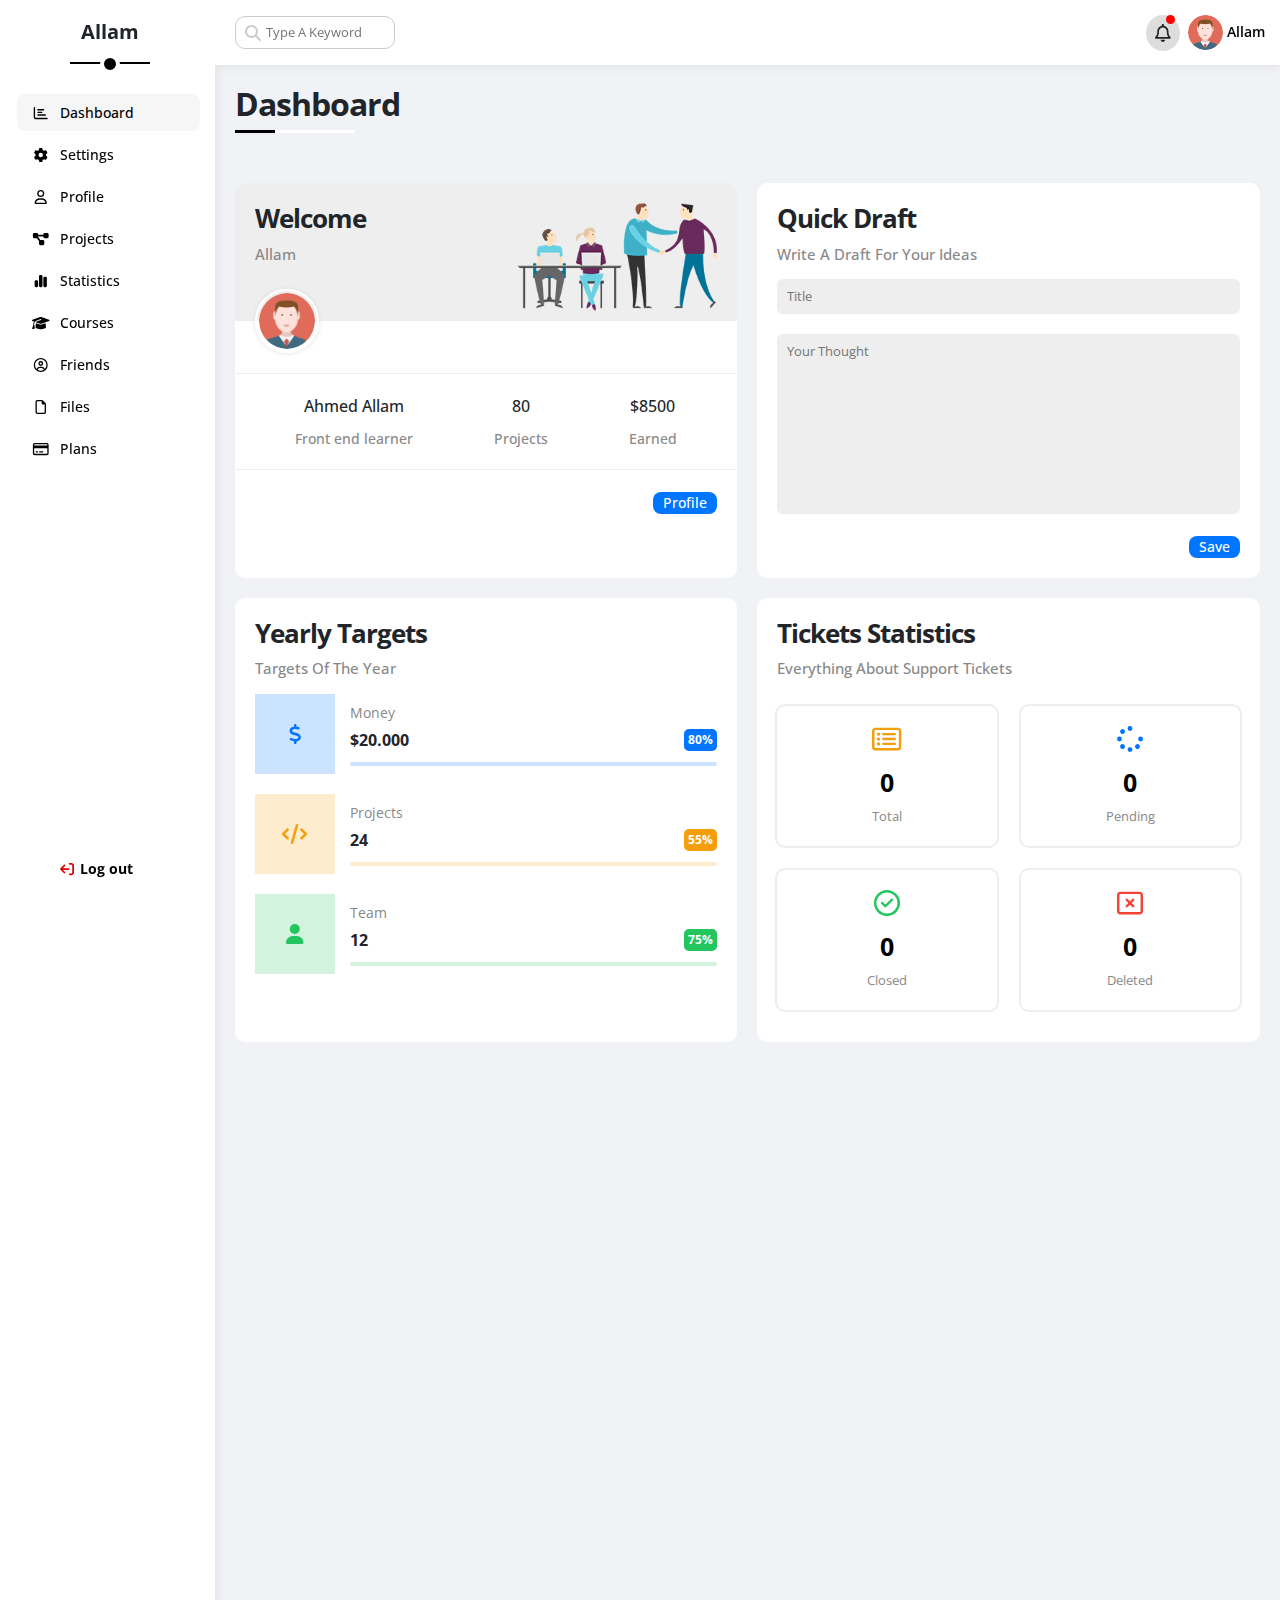
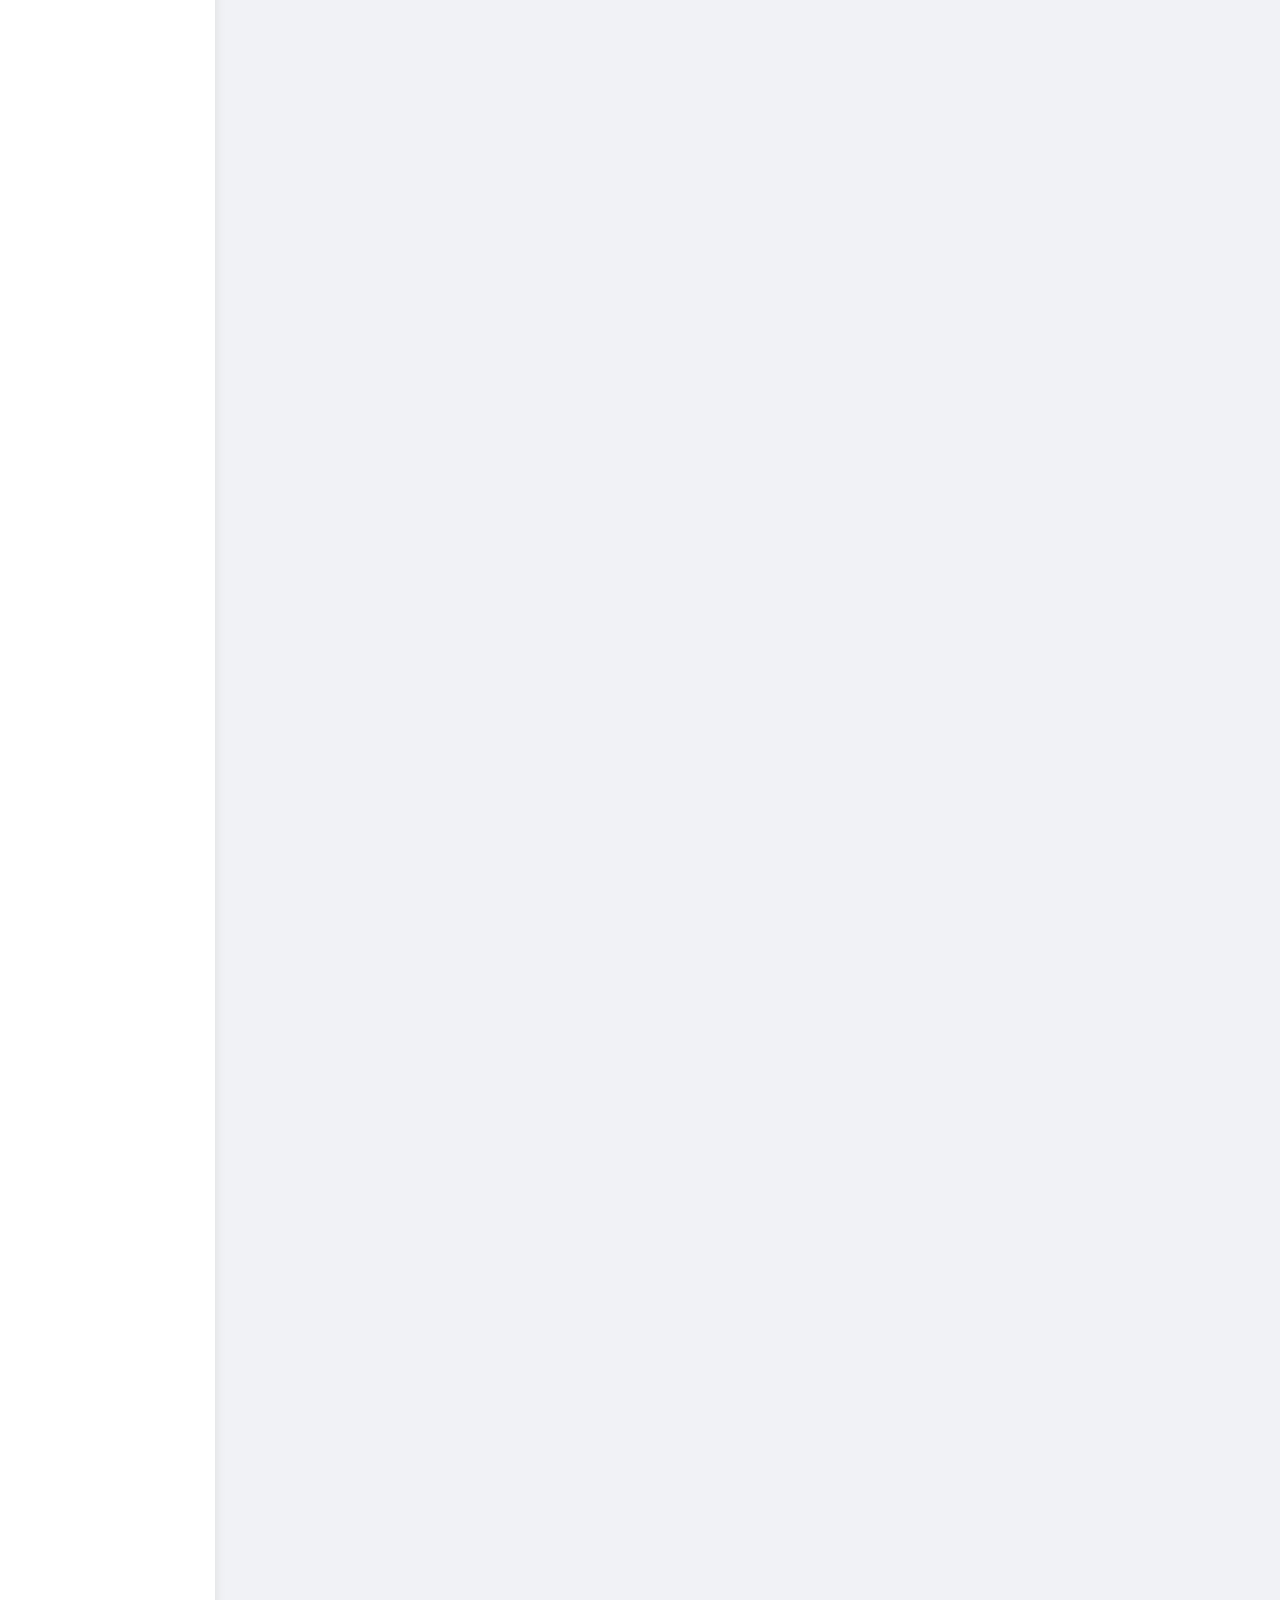
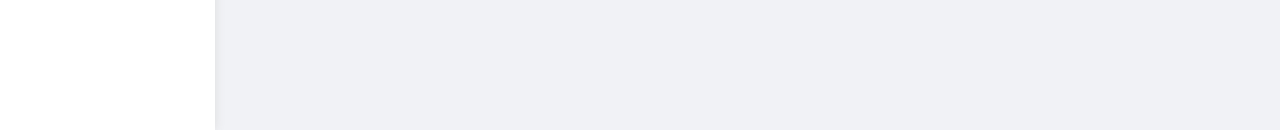
==== commit 48cdc31e: "Add A Animation And Js Functions" ====
--- a/index.html
+++ b/index.html
@@ -14,6 +14,7 @@
   <link rel="stylesheet" href="css/style.min.css">
   <!-- ! File Of Animations -->
   <link rel="stylesheet" href="css/aos.min.css">
+  <link rel="stylesheet" href="https://cdn.jsdelivr.net/npm/aos@2.3.1/dist/aos.css">
   <!-- ! Render All Elements Normally -->
   <link rel="stylesheet" href="css/normalize.min.css">
   <!-- ! Font Awesome Library -->
@@ -23,95 +24,170 @@
   <link rel="preconnect" href="https://fonts.gstatic.com" crossorigin>
   <link rel="stylesheet"
     href="https://fonts.googleapis.com/css2?family=Open+Sans:ital,wght@0,300..800;1,300..800&display=swap">
+  <script>
+    window.onload = function () {
+      AOS.init();
+    };
+  </script>
 </head>
 
-<body>
+<body data-aos-easing="ease-in-out" data-aos-duration="1000" data-aos-delay="300">
   <div class="dashboard d-flex">
     <!-- ! Start Sidebar -->
-    <div class="sidebar bg-white position-relative">
-      <h3 class="position-relative text-center fw-bold text-black">Allam</h3>
-      <div class="links">
-        <ul>
-          <li>
-            <a class="active d-flex align-items-center" href="index.html">
-              <i class="fa-regular fa-chart-bar fa-fw"></i>
-              <span>Dashboard</span>
-            </a>
-          </li>
-          <li>
-            <a class="d-flex align-items-center" href="settings.html">
-              <i class="fa-solid fa-gear fa-fw"></i>
-              <span>Settings</span>
-            </a>
-          </li>
-          <li>
-            <a class="d-flex align-items-center" href="profile.html">
-              <i class="fa-regular fa-user fa-fw"></i>
-              <span>Profile</span>
-            </a>
-          </li>
-          <li>
-            <a class="d-flex align-items-center" href="projects.html">
-              <i class="fa-solid fa-diagram-project fa-fw"></i>
-              <span>Projects</span>
-            </a>
-          </li>
-          <li>
-            <a class="d-flex align-items-center" href="statistics.html">
-              <i class="fa-solid fa-chart-simple fa-fw"></i>
-              <span>Statistics</span>
-            </a>
-          </li>
-          <li>
-            <a class="d-flex align-items-center" href="courses.html">
-              <i class="fa-solid fa-graduation-cap fa-fw"></i>
-              <span>Courses</span>
-            </a>
-          </li>
-          <li>
-            <a class="d-flex align-items-center" href="friends.html">
-              <i class="fa-regular fa-circle-user fa-fw"></i>
-              <span>Friends</span>
-            </a>
-          </li>
-          <li>
-            <a class="d-flex align-items-center" href="files.html">
-              <i class="fa-regular fa-file fa-fw"></i>
-              <span>Files</span>
-            </a>
-          </li>
-          <li>
-            <a class="d-flex align-items-center" href="plans.html">
-              <i class="fa-regular fa-credit-card fa-fw"></i>
-              <span>Plans</span>
-            </a>
-          </li>
-        </ul>
-      </div>
-      <!-- 
+    <div class="sidebar bg-white position-relative" data-aos="fade-right" data-aos-delay="150">
+      <div class="holder position-fixed">
+        <h3 class="position-relative text-center fw-bold">Allam</h3>
+        <div class="links">
+          <ul>
+            <li>
+              <a class="active d-flex align-items-center" href="index.html">
+                <i class="fa-regular fa-chart-bar fa-fw"></i>
+                <span>Dashboard</span>
+              </a>
+            </li>
+            <li>
+              <a class="d-flex align-items-center" href="settings.html">
+                <i class="fa-solid fa-gear fa-fw"></i>
+                <span>Settings</span>
+              </a>
+            </li>
+            <li>
+              <a class="d-flex align-items-center" href="profile.html">
+                <i class="fa-regular fa-user fa-fw"></i>
+                <span>Profile</span>
+              </a>
+            </li>
+            <li>
+              <a class="d-flex align-items-center" href="projects.html">
+                <i class="fa-solid fa-diagram-project fa-fw"></i>
+                <span>Projects</span>
+              </a>
+            </li>
+            <li>
+              <a class="d-flex align-items-center" href="statistics.html">
+                <i class="fa-solid fa-chart-simple fa-fw"></i>
+                <span>Statistics</span>
+              </a>
+            </li>
+            <li>
+              <a class="d-flex align-items-center" href="courses.html">
+                <i class="fa-solid fa-graduation-cap fa-fw"></i>
+                <span>Courses</span>
+              </a>
+            </li>
+            <li>
+              <a class="d-flex align-items-center" href="friends.html">
+                <i class="fa-regular fa-circle-user fa-fw"></i>
+                <span>Friends</span>
+              </a>
+            </li>
+            <li>
+              <a class="d-flex align-items-center" href="files.html">
+                <i class="fa-regular fa-file fa-fw"></i>
+                <span>Files</span>
+              </a>
+            </li>
+            <li>
+              <a class="d-flex align-items-center" href="plans.html">
+                <i class="fa-regular fa-credit-card fa-fw"></i>
+                <span>Plans</span>
+              </a>
+            </li>
+          </ul>
+        </div>
+        <!-- 
         <div class="toggle-theme">
           <i class="fas fa-sun"></i>
           <i class="fas fa-moon"></i>
         </div> 
       -->
-      <div class="log-out">
-        <span>
-          <i class="fa-solid fa-arrow-right-from-bracket" style="color: #e10000;"></i>
-          <a href="">Log out</a>
-        </span>
+        <div class="log-out">
+          <span>
+            <i class="fa-solid fa-arrow-right-from-bracket" style="color: #e10000;"></i>
+            <a href="">Log out</a>
+          </span>
+        </div>
       </div>
     </div>
     <!-- ! End Sidebar -->
     <!-- ! Start Content -->
     <div class="content">
       <!-- ! Start Header -->
-      <div class="header bg-white d-flex justify-content-between align-items-center">
+      <div class="header bg-white d-flex justify-content-between align-items-center" data-aos="fade-down"
+        data-aos-delay="150">
         <div class="search position-relative">
           <input type="text" id="keywordInput" placeholder="Type A Keyword" name="keyword">
           <i class="fa-solid fa-search"></i>
         </div>
         <div class="notifications d-flex align-items-center">
           <i class="fa-regular fa-bell fa-lg"></i>
+        </div>
+        <div id="notif-container" class="notif-container">
+          <ul id="notif-list" class="show">
+            <h4>Notifications</h4>
+            <li>
+              <a href="https://gzixnine.github.io/Template_Three/#events" target="_blank">
+                <img src="images/team-05.png" alt="Avatar">
+                <div>
+                  <span>It's Ahmed Allam's birthday!</span>
+                  <span>12 Hours Ago</span>
+                </div>
+              </a>
+            </li>
+            <li>
+              <a href="#"><img src="images/team-01.png" alt="Avatar">
+                <div>
+                  <span>Ahmed sent you a friend request.</span>
+                  <span>19 Hours Ago</span>
+                </div>
+              </a>
+            </li>
+            <li>
+              <a href="#">
+                <img src="images/team-03.png" alt="Avatar">
+                <div>
+                  <span>Ahlam reacted to your post.</span>
+                  <span>23 Hours Ago</span>
+                </div>
+              </a>
+            </li>
+            <li>
+              <a href="#">
+                <img src="images/team-04.png" alt="Avatar">
+                <div>
+                  <span>Asmaa reacted to your comment.</span>
+                  <span>7 Hours Ago</span>
+                </div>
+              </a>
+            </li>
+            <li>
+              <a href="#">
+                <img src="images/team-05.png" alt="Avatar">
+                <div>
+                  <span>Ahmed sent you a friend request.</span>
+                  <span>10 Hours Ago</span>
+                </div>
+              </a>
+            </li>
+            <li>
+              <a href="#">
+                <img src="images/team-02.png" alt="Avatar">
+                <div>
+                  <span>Ashraf invited you to a group.</span>
+                  <span>8 Hours Ago</span>
+                </div>
+              </a>
+            </li>
+            <li>
+              <a href="#">
+                <img src="images/team-03.png" alt="Avatar">
+                <div>
+                  <span>Abbas replied to your comment.</span>
+                  <span>2 Hours Ago</span>
+                </div>
+              </a>
+            </li>
+          </ul>
         </div>
         <div class="profile">
           <a href="profile.html">
@@ -123,10 +199,10 @@
       <!-- ! End Header -->
       <!-- ! Start Dashboard -->
       <h1 class="position-relative header-page">Dashboard</h1>
-      <div class="dashboard">
+      <div class="dashboard-page">
         <div class="wrapper">
           <!-- ! Start Welcome Section -->
-          <div class="welcome">
+          <div class="welcome mega" data-aos="fade-right" data-aos-delay="250">
             <div class="banner d-flex justify-content-between">
               <div>
                 <h2 class="section-header">Welcome</h2>
@@ -146,7 +222,7 @@
           </div>
           <!-- ! End Welcome Section -->
           <!-- ! Start Quick Draft Section -->
-          <div class="quick-draft">
+          <div class="quick-draft mega" data-aos="fade-up" data-aos-delay="300">
             <div>
               <h2 class="section-header">Quick Draft</h2>
               <span class="section-des">Write A Draft For Your Ideas</span>
@@ -160,7 +236,7 @@
           </div>
           <!-- ! End Quick Draft Section -->
           <!-- ! Start Yearly Target Section -->
-          <div class="yearly-target">
+          <div class="yearly-target mega" data-aos="fade-left" data-aos-delay="250">
             <div>
               <h2 class="section-header">Yearly Targets</h2>
               <span class="section-des">Targets Of The Year</span>
@@ -171,7 +247,8 @@
               </div>
               <div class="details">
                 <span class="name">Money</span>
-                <span class="data">$20.000</span>
+                <span class="data d-flex justify-content-between align-items-center">$20.000 <span
+                    class="percent bg-blue">80%</span></span>
                 <div class="progress position-relative blue">
                   <span class="bg-blue" data-prog="80%">
                   </span>
@@ -184,7 +261,8 @@
               </div>
               <div class="details">
                 <span class="name">Projects</span>
-                <span class="data">24</span>
+                <span class="data d-flex justify-content-between align-items-center">24<span
+                    class="percent bg-orange">55%</span></span>
                 <div class="progress position-relative orange">
                   <span class="bg-orange" data-prog="55%">
                   </span>
@@ -197,7 +275,8 @@
               </div>
               <div class="details">
                 <span class="name">Team</span>
-                <span class="data">12</span>
+                <span class="data d-flex justify-content-between align-items-center">12<span
+                    class="percent bg-green">75%</span></span>
                 <div class="progress position-relative green">
                   <span class="bg-green" data-prog="75%">
                   </span>
@@ -207,7 +286,7 @@
           </div>
           <!-- ! End Yearly Target Section -->
           <!-- ! Start Tickets Statistics Section -->
-          <div class="statistics" id="statistics">
+          <div class="statistics mega" id="statistics" data-aos="fade-right" data-aos-delay="250">
             <div>
               <h2 class="section-header">Tickets Statistics</h2>
               <span class="section-des">Everything About Support Tickets</span>
@@ -237,7 +316,7 @@
           </div>
           <!-- ! End Tickets Statistics Section -->
           <!-- ! Start Lastest News Section -->
-          <div class="news">
+          <div class="news mega" data-aos="fade-down" data-aos-delay="250">
             <div>
               <h2 class="section-header">Lastest News</h2>
             </div>
@@ -280,7 +359,7 @@
           </div>
           <!-- ! End Lastest News Section -->
           <!-- ! Start Latest Tasks Section -->
-          <div class="tasks">
+          <div class="tasks mega" data-aos="fade-left" data-aos-delay="250">
             <div>
               <h2 class="section-header">Latest Tasks</h2>
             </div>
@@ -290,41 +369,51 @@
                   <h3>Record One New Video</h3>
                   <p>Record Python Create Exe Project</p>
                 </div>
-                <i class="fa-regular fa-trash-can delete"></i>
+                <div class="contain-delete">
+                  <i class="fa-regular fa-trash-can delete"></i>
+                </div>
               </div>
               <div class="d-flex align-items-center item">
                 <div class="info">
                   <h3>Write Article</h3>
                   <p>Write Low Level vs High Level Languages</p>
                 </div>
-                <i class="fa-regular fa-trash-can delete"></i>
+                <div class="contain-delete">
+                  <i class="fa-regular fa-trash-can delete"></i>
+                </div>
               </div>
               <div class="d-flex align-items-center item">
                 <div class="info">
                   <h3>Finish Project</h3>
                   <p>Publish Academy Programming Project</p>
                 </div>
-                <i class="fa-regular fa-trash-can delete"></i>
+                <div class="contain-delete">
+                  <i class="fa-regular fa-trash-can delete"></i>
+                </div>
               </div>
               <div class="d-flex align-items-center item done">
                 <div class="info">
                   <h3>Attend The Meeting</h3>
                   <p>Attend The Project Business Analysis Meeting</p>
                 </div>
-                <i class="fa-regular fa-trash-can delete"></i>
+                <div class="contain-delete">
+                  <i class="fa-regular fa-trash-can delete"></i>
+                </div>
               </div>
               <div class="d-flex align-items-center item">
                 <div class="info">
                   <h3>Finish Lesson</h3>
                   <p>Finish Teaching Flex Box</p>
                 </div>
-                <i class="fa-regular fa-trash-can delete"></i>
+                <div class="contain-delete">
+                  <i class="fa-regular fa-trash-can delete"></i>
+                </div>
               </div>
             </div>
           </div>
           <!-- ! End Latest Tasks Section -->
           <!-- ! Start Top Search Section -->
-          <div class="search">
+          <div class="search mega" data-aos="fade-left" data-aos-delay="250">
             <div>
               <h2 class="section-header">Top Search Items</h2>
             </div>
@@ -375,7 +464,7 @@
           </div>
           <!-- ! End Top Search Section -->
           <!-- ! Start Latest Uploads Section -->
-          <div class="latest">
+          <div class="latest mega" data-aos="fade-down" data-aos-delay="300">
             <div>
               <h2 class="section-header">Latest Uploads</h2>
             </div>
@@ -432,7 +521,7 @@
           </div>
           <!-- ! End Latest Uploads Section -->
           <!-- ! Start Last Project Progress Section -->
-          <div class="projects">
+          <div class="projects mega" data-aos="fade-right" data-aos-delay="250">
             <div>
               <h2 class="section-header">Last Project Progress</h2>
             </div>
@@ -470,7 +559,7 @@
           </div>
           <!-- ! End Last Project Progress Section -->
           <!-- ! Start Reminders Section -->
-          <div class="reminders">
+          <div class="reminders mega" data-aos="fade-left" data-aos-delay="250">
             <div>
               <h2 class="section-header">Reminders</h2>
             </div>
@@ -507,7 +596,7 @@
           </div>
           <!-- ! End Reminders Section -->
           <!-- ! Start Latest Post Widget Section -->
-          <div class="latest-post">
+          <div class="latest-post mega" data-aos="fade-up" data-aos-delay="300">
             <div>
               <h2 class="section-header">Latest Post</h2>
             </div>
@@ -625,7 +714,7 @@
           </div>
           <!-- ! End Latest Post Widget Section -->
           <!-- ! Start Social Media Stats Widget Section -->
-          <div class="social-media">
+          <div class="social-media mega" data-aos="fade-right" data-aos-delay="250">
             <div>
               <h2 class="section-header">Social Media Stats</h2>
             </div>
@@ -655,7 +744,7 @@
           <!-- ! Start End Media Stats Widget -->
         </div>
         <!-- ! Start Projects Table Section -->
-        <div class="table">
+        <div class="table mega" data-aos="fade-down" data-aos-delay="500">
           <div>
             <h2 class="section-header">Projects</h2>
           </div>
@@ -762,6 +851,7 @@
   <!-- ! JavaScript File -->
   <script src="js/main.js"></script>
   <script src="js/aos.js"></script>
+  <script src="https://cdn.jsdelivr.net/npm/aos@2.3.1/dist/aos.js"></script>
 </body>
 
 </html>--- a/css/style.min.css
+++ b/css/style.min.css
@@ -1 +1 @@
-*{box-sizing:border-box !important;margin:0;padding:0}html{scroll-behavior:smooth;-webkit-scroll-behavior:smooth;-moz-scroll-behavior:smooth}html body{font-family:"Open Sans",sans-serif;user-select:none}html body a{color:#000;text-decoration:none}html body ul{list-style-type:none;padding:0;margin:0}.header-page{margin:20px 20px 40px;font-weight:700;font-size:32px;letter-spacing:-1px}.header-page::before,.header-page::after{content:"";height:3px;position:absolute;bottom:-10px;left:0}.header-page::before{background-color:#fff;width:120px}.header-page::after{background-color:#000;width:40px}::-webkit-scrollbar{width:12px}.responsive-table::-webkit-scrollbar{width:6px}.table::-webkit-scrollbar{width:6px}::-webkit-scrollbar-thumb{background:#0075ff}::-webkit-scrollbar-thumb:hover{background:#0d69d5}.popup-overlay{width:100%;height:100%;position:fixed;top:0;left:0;background-color:rgba(0,0,0,.9);z-index:2000;cursor:zoom-out}.popUp{position:fixed;z-index:2001;left:50%;top:50%;transform:translate(-50%, -50%);-webkit-transform:translate(-50%, -50%);-moz-transform:translate(-50%, -50%);-ms-transform:translate(-50%, -50%);-o-transform:translate(-50%, -50%);margin:0;padding:0}@media(max-width: 767px){.popUp{width:370px}}.popUp img{width:730px;max-width:100%;transition:.3s;-webkit-transition:.3s;-moz-transition:.3s;-ms-transition:.3s;-o-transition:.3s;border-radius:12px;-webkit-border-radius:12px;-moz-border-radius:12px;-ms-border-radius:12px;-o-border-radius:12px;cursor:grab}.popUp img:hover{transform:scale(1.1);-webkit-transform:scale(1.1);-moz-transform:scale(1.1);-ms-transform:scale(1.1);-o-transform:scale(1.1)}@keyframes left-right{0%{transform:translateX(0px) rotate(180deg);-webkit-transform:translateX(0px) rotate(180deg);-moz-transform:translateX(0px) rotate(180deg);-ms-transform:translateX(0px) rotate(180deg);-o-transform:translateX(0px) rotate(180deg)}100%{transform:translateX(-10px) rotate(180deg);-webkit-transform:translateX(-10px) rotate(180deg);-moz-transform:translateX(-10px) rotate(180deg);-ms-transform:translateX(-10px) rotate(180deg);-o-transform:translateX(-10px) rotate(180deg)}}@keyframes rotate{0%{transform:rotate(0);-webkit-transform:rotate(0);-moz-transform:rotate(0);-ms-transform:rotate(0);-o-transform:rotate(0)}25%{transform:rotate(15deg);-webkit-transform:rotate(15deg);-moz-transform:rotate(15deg);-ms-transform:rotate(15deg);-o-transform:rotate(15deg)}50%{transform:rotate(0);-webkit-transform:rotate(0);-moz-transform:rotate(0);-ms-transform:rotate(0);-o-transform:rotate(0)}75%{transform:rotate(-15deg);-webkit-transform:rotate(-15deg);-moz-transform:rotate(-15deg);-ms-transform:rotate(-15deg);-o-transform:rotate(-15deg)}100%{transform:rotate(0);-webkit-transform:rotate(0);-moz-transform:rotate(0);-ms-transform:rotate(0);-o-transform:rotate(0)}}@keyframes splash{0%{background-color:#0075ff}100%{background-color:#fff}}@keyframes pulse{100%{transform:scale(2.5);-webkit-transform:scale(2.5);-moz-transform:scale(2.5);-ms-transform:scale(2.5);-o-transform:scale(2.5);opacity:0}}@keyframes up-down{0%,100%{bottom:0px}50%{bottom:30px}}.dashboard{background-color:#f1f2f6}.dashboard .wrapper{display:grid;grid-template-columns:repeat(auto-fill, minmax(450px, 1fr));margin:20px;gap:20px}@media(max-width: 767px){.dashboard .wrapper{grid-template-columns:minmax(200px, 1fr);margin:10px;gap:10px}}.dashboard .wrapper .welcome{background-color:#fff;border-radius:10px;-webkit-border-radius:10px;-moz-border-radius:10px;-ms-border-radius:10px;-o-border-radius:10px;overflow:hidden}@media(max-width: 767px){.dashboard .wrapper .welcome{text-align:center}}.dashboard .wrapper .welcome .banner{padding:20px;background-color:#eee}.dashboard .wrapper .welcome .banner img{width:200px;margin-bottom:-10px}@media(max-width: 767px){.dashboard .wrapper .welcome .banner img{display:none}}@media(max-width: 767px){.dashboard .wrapper .welcome .banner{height:120px}}.dashboard .wrapper .welcome .info{flex:1;padding:20px;margin-top:20px;margin-bottom:20px;font-weight:500;border-top:1px solid #eee;border-bottom:1px solid #eee}@media(max-width: 767px){.dashboard .wrapper .welcome .info{display:block !important}}.dashboard .wrapper .welcome .info div span{color:#888;font-size:14px;margin-top:10px;display:block;font-weight:500}@media(max-width: 767px){.dashboard .wrapper .welcome .info div:not(:last-child){margin-bottom:20px}}.dashboard .wrapper .welcome .link{padding:0 20px 20px}.dashboard .wrapper .welcome .link a{margin:0 0 0 auto}.dashboard .wrapper .welcome .avatar{width:64px;height:64px;border:2px solid #fff;border-radius:50%;padding:2px;box-shadow:0 0 5px #ddd;margin-left:20px;margin-top:-32px;transition:width .3s;-webkit-transition:width .3s;-moz-transition:width .3s;-ms-transition:width .3s;-o-transition:width .3s;cursor:pointer}.dashboard .wrapper .welcome .avatar:hover{transform:scale(1.1);-webkit-transform:scale(1.1);-moz-transform:scale(1.1);-ms-transform:scale(1.1);-o-transform:scale(1.1)}.dashboard .wrapper .quick-draft{padding:20px;background-color:#fff;border-radius:10px;-webkit-border-radius:10px;-moz-border-radius:10px;-ms-border-radius:10px;-o-border-radius:10px}.dashboard .wrapper .quick-draft input,.dashboard .wrapper .quick-draft textarea{border:none;outline:none;background-color:#eee;display:block;margin-bottom:20px;width:100%;padding:10px;border-radius:6px;-webkit-border-radius:6px;-moz-border-radius:6px;-ms-border-radius:6px;-o-border-radius:6px;font-size:13px}.dashboard .wrapper .quick-draft input::placeholder,.dashboard .wrapper .quick-draft textarea::placeholder{transition:opacity .5s;-webkit-transition:opacity .5s;-moz-transition:opacity .5s;-ms-transition:opacity .5s;-o-transition:opacity .5s}.dashboard .wrapper .quick-draft input:focus::placeholder,.dashboard .wrapper .quick-draft textarea:focus::placeholder{opacity:0}.dashboard .wrapper .quick-draft textarea{resize:none;min-height:180px}.dashboard .wrapper .quick-draft .link a{margin:0 0 0 auto}.dashboard .wrapper .yearly-target{padding:20px;background-color:#fff;border-radius:10px;-webkit-border-radius:10px;-moz-border-radius:10px;-ms-border-radius:10px;-o-border-radius:10px;position:relative}.dashboard .wrapper .yearly-target .prog{display:flex;align-items:center;position:relative;margin-bottom:20px}.dashboard .wrapper .yearly-target .prog .theme{width:80px;height:80px;margin-right:15px}.dashboard .wrapper .yearly-target .prog .details{flex:1}.dashboard .wrapper .yearly-target .prog .details .data{font-weight:bold;margin-top:5px;margin-bottom:10px;display:block}.dashboard .wrapper .yearly-target .prog .details .name{font-size:14px;color:#888;display:block}.dashboard .wrapper .yearly-target .prog .details .progress{height:4px}.dashboard .wrapper .yearly-target .prog .details .progress span{position:absolute;left:0;top:0;height:100%;display:block;transition:2.4s;-webkit-transition:2.4s;-moz-transition:2.4s;-ms-transition:2.4s;-o-transition:2.4s}.dashboard .wrapper .statistics{padding:20px;background-color:#fff;border-radius:10px;-webkit-border-radius:10px;-moz-border-radius:10px;-ms-border-radius:10px;-o-border-radius:10px;position:relative}.dashboard .wrapper .statistics .box{border:2px solid #eee;border-radius:10px;-webkit-border-radius:10px;-moz-border-radius:10px;-ms-border-radius:10px;-o-border-radius:10px;margin:10px;width:calc(50% - 20px);padding:20px;font-size:13px;color:#888}.dashboard .wrapper .statistics .box:first-of-type:hover{border-color:#f59e0b}.dashboard .wrapper .statistics .box:nth-of-type(2):hover{border-color:#0075ff}.dashboard .wrapper .statistics .box:nth-of-type(3):hover{border-color:#22c55e}.dashboard .wrapper .statistics .box:last-of-type:hover{border-color:#f44336}.dashboard .wrapper .statistics .box svg{margin-bottom:10px;font-size:26px}.dashboard .wrapper .statistics .box span{font-size:25px;color:#000;margin-bottom:5px;font-weight:bold}.dashboard .wrapper .news{padding:20px;background-color:#fff;border-radius:10px;-webkit-border-radius:10px;-moz-border-radius:10px;-ms-border-radius:10px;-o-border-radius:10px;position:relative}.dashboard .wrapper .news .data{margin-top:20px}.dashboard .wrapper .news .data .item{transition:.3s;-webkit-transition:.3s;-moz-transition:.3s;-ms-transition:.3s;-o-transition:.3s}@media(max-width: 767px){.dashboard .wrapper .news .data .item{flex-direction:column;text-align:center}.dashboard .wrapper .news .data .item img{margin-bottom:20px}}.dashboard .wrapper .news .data .item:not(:last-of-type){border-bottom:1px solid #eee;padding-top:20px;padding-bottom:20px}.dashboard .wrapper .news .data .item:last-of-type{padding-top:20px;padding-bottom:20px}.dashboard .wrapper .news .data .item:hover{border-color:#0075ff;background-color:#eee}.dashboard .wrapper .news .data .item img{width:100px;margin-right:15px;border-radius:6px;-webkit-border-radius:6px;-moz-border-radius:6px;-ms-border-radius:6px;-o-border-radius:6px;transition:.3s;-webkit-transition:.3s;-moz-transition:.3s;-ms-transition:.3s;-o-transition:.3s;cursor:pointer}.dashboard .wrapper .news .data .item img:hover{transform:scale(1.2);-webkit-transform:scale(1.2);-moz-transform:scale(1.2);-ms-transform:scale(1.2);-o-transform:scale(1.2)}.dashboard .wrapper .news .data .item .info{flex:1}.dashboard .wrapper .news .data .item .info h3{margin:0 0 6px;font-size:16px;font-weight:bold}.dashboard .wrapper .news .data .item .info p{color:#888;font-size:14px;display:block;margin:0}.dashboard .wrapper .news .data .item .time{margin:10px auto;width:fit-content;background-color:#eee;border-radius:8px;-webkit-border-radius:8px;-moz-border-radius:8px;-ms-border-radius:8px;-o-border-radius:8px;font-size:13px;padding:3px 10px;font-weight:500}.dashboard .wrapper .tasks{padding:20px;background-color:#fff;border-radius:10px;-webkit-border-radius:10px;-moz-border-radius:10px;-ms-border-radius:10px;-o-border-radius:10px;position:relative}.dashboard .wrapper .tasks .data{margin-top:20px}.dashboard .wrapper .tasks .data .item:not(:last-of-type){border-bottom:1px solid #eee;padding-top:15px;padding-bottom:15px}.dashboard .wrapper .tasks .data .item:last-of-type{padding-top:10px}.dashboard .wrapper .tasks .data .item:hover{border-color:#0075ff}.dashboard .wrapper .tasks .data .item.done{opacity:.3}.dashboard .wrapper .tasks .data .item.done:hover{border-color:#f44336}.dashboard .wrapper .tasks .data .item.done h3,.dashboard .wrapper .tasks .data .item.done p{text-decoration:line-through}.dashboard .wrapper .tasks .data .item .delete{cursor:pointer;transition:.3s;-webkit-transition:.3s;-moz-transition:.3s;-ms-transition:.3s;-o-transition:.3s}.dashboard .wrapper .tasks .data .item .delete:hover{color:#f44336;animation:rotate .3s infinite;-webkit-animation:rotate .3s infinite}.dashboard .wrapper .tasks .data .item .info{flex:1}@media(max-width: 767px){.dashboard .wrapper .tasks .data .item .info{display:block}}.dashboard .wrapper .tasks .data .item .info h3{margin:0 0 5px;font-size:15px;font-weight:bold}.dashboard .wrapper .tasks .data .item .info p{color:#888;font-size:16px;display:block;margin:0}.dashboard .wrapper .search{padding:20px;background-color:#fff;border-radius:10px;-webkit-border-radius:10px;-moz-border-radius:10px;-ms-border-radius:10px;-o-border-radius:10px;position:relative}.dashboard .wrapper .search .data{margin-top:20px}.dashboard .wrapper .search .data .item:not(:first-of-type){padding-top:12px;padding-bottom:12px}.dashboard .wrapper .search .data .item .info{flex:1}@media(max-width: 767px){.dashboard .wrapper .search .data .item .info{display:block}}.dashboard .wrapper .search .data .item .info p{margin:0 0 5px;font-weight:500}.dashboard .wrapper .search .data .item .top{flex:1;padding-top:10px}@media(max-width: 767px){.dashboard .wrapper .search .data .item .top{display:block}}.dashboard .wrapper .search .data .item .top p,.dashboard .wrapper .search .data .item .top+p{color:#888;font-size:17px}.dashboard .wrapper .search .data .item span{background-color:#eee;font-size:16px;display:block;margin:0;border-radius:8px;-webkit-border-radius:8px;-moz-border-radius:8px;-ms-border-radius:8px;-o-border-radius:8px;font-size:13px;padding:3px 10px;font-weight:500}.dashboard .wrapper .latest{padding:20px;background-color:#fff;border-radius:10px;-webkit-border-radius:10px;-moz-border-radius:10px;-ms-border-radius:10px;-o-border-radius:10px;position:relative}.dashboard .wrapper .latest .data{margin-top:20px}.dashboard .wrapper .latest .data .item{transition:.3s;-webkit-transition:.3s;-moz-transition:.3s;-ms-transition:.3s;-o-transition:.3s;padding-top:8px;padding-bottom:8px}.dashboard .wrapper .latest .data .item:not(:last-of-type){border-bottom:1px solid #eee}.dashboard .wrapper .latest .data .item:hover{border-color:#0075ff;background-color:#eee}.dashboard .wrapper .latest .data .item img{width:40px;margin-right:10px;transition:.3s;-webkit-transition:.3s;-moz-transition:.3s;-ms-transition:.3s;-o-transition:.3s;cursor:pointer}.dashboard .wrapper .latest .data .item img:hover{transform:scale(1.2);-webkit-transform:scale(1.2);-moz-transform:scale(1.2);-ms-transform:scale(1.2);-o-transform:scale(1.2)}.dashboard .wrapper .latest .data .item .info{flex:1}.dashboard .wrapper .latest .data .item .info h3{margin:0 0 2px;font-size:16px}.dashboard .wrapper .latest .data .item .info p{color:#888;font-size:14px;display:block;margin:0}.dashboard .wrapper .latest .data .item .time{margin:10px auto;width:fit-content;background-color:#eee;border-radius:8px;-webkit-border-radius:8px;-moz-border-radius:8px;-ms-border-radius:8px;-o-border-radius:8px;font-size:13px;padding:3px 10px;font-weight:500}.dashboard .wrapper .projects{padding:20px;background-color:#fff;border-radius:10px;-webkit-border-radius:10px;-moz-border-radius:10px;-ms-border-radius:10px;-o-border-radius:10px;position:relative}.dashboard .wrapper .projects .list{margin-top:20px}.dashboard .wrapper .projects .list ul{position:relative}.dashboard .wrapper .projects .list ul::before{content:"";position:absolute;left:10px;top:0;height:90%;background-color:#0075ff;width:2px}.dashboard .wrapper .projects .list ul li{position:relative;display:flex}.dashboard .wrapper .projects .list ul li:not(:last-of-type){margin-bottom:10px}.dashboard .wrapper .projects .list ul li::before{content:"";position:absolute;left:-2px;top:0;height:24px;width:24px;background-color:#fff;border-radius:50%;-webkit-border-radius:50%;-moz-border-radius:50%;-ms-border-radius:50%;-o-border-radius:50%;border:2px solid #fff;outline:2px solid #0075ff}.dashboard .wrapper .projects .list ul li span{height:20px;width:20px;border-radius:50%;-webkit-border-radius:50%;-moz-border-radius:50%;-ms-border-radius:50%;-o-border-radius:50%;position:relative;z-index:1;display:block;bottom:50%;margin-top:2px;transition:.3s;-webkit-transition:.3s;-moz-transition:.3s;-ms-transition:.3s;-o-transition:.3s}.dashboard .wrapper .projects .list ul li span.compelete svg{color:#0075ff;font-weight:900;text-align:center;font-size:20px}.dashboard .wrapper .projects .list ul li span.current{animation:splash 1.2s infinite;-webkit-animation:splash 1.2s infinite}.dashboard .wrapper .projects .list ul li p{margin-left:20px;font-weight:500}.dashboard .wrapper .projects .list img{width:170px;position:absolute;bottom:10px;right:10px;opacity:.1;animation:up-down 5s infinite;-webkit-animation:up-down 5s infinite}.dashboard .wrapper .reminders{padding:20px;background-color:#fff;border-radius:10px;-webkit-border-radius:10px;-moz-border-radius:10px;-ms-border-radius:10px;-o-border-radius:10px;position:relative;padding-bottom:0}.dashboard .wrapper .reminders .data{margin-top:20px}.dashboard .wrapper .reminders .data .info-box{position:relative}.dashboard .wrapper .reminders .data .info-box .ball{position:relative;width:16px;height:16px;background-color:rgba(0,0,0,0);left:6px;top:50%;transform:translateY(-50%);-webkit-transform:translateY(-50%);-moz-transform:translateY(-50%);-ms-transform:translateY(-50%);-o-transform:translateY(-50%);border-radius:50%;-webkit-border-radius:50%;-moz-border-radius:50%;-ms-border-radius:50%;-o-border-radius:50%;display:block}.dashboard .wrapper .reminders .data .info-box .ball::before{content:"";position:absolute;left:0;top:0;width:100%;height:100%;border-radius:50%;opacity:.6;animation:pulse 2s ease-out infinite;-webkit-animation:pulse 2s ease-out infinite;background-color:inherit}.dashboard .wrapper .reminders .data .info-box .ball::after{content:"";position:absolute;left:0;top:0;width:100%;height:100%;border-radius:50%;opacity:.6;animation:pulse 2s 1s ease-out infinite;-webkit-animation:pulse 2s 1s ease-out infinite;background-color:inherit}.dashboard .wrapper .reminders .data .info-box .info{margin-left:27px;margin-bottom:15px;border-left:2px solid rgba(0,0,0,0);padding-left:15px}.dashboard .wrapper .reminders .data .info-box .info p{font-weight:bold;font-size:14px;margin-bottom:6px}.dashboard .wrapper .reminders .data .info-box .info span{font-size:13px;color:#888;display:block}.dashboard .wrapper .latest-post{padding:20px;background-color:#fff;border-radius:10px;-webkit-border-radius:10px;-moz-border-radius:10px;-ms-border-radius:10px;-o-border-radius:10px;position:relative}.dashboard .wrapper .latest-post .data:not(.active){display:none}.dashboard .wrapper .latest-post .top{margin-top:20px}.dashboard .wrapper .latest-post .top img{width:50px;margin-right:15px;border-radius:50%;-webkit-border-radius:50%;-moz-border-radius:50%;-ms-border-radius:50%;-o-border-radius:50%}.dashboard .wrapper .latest-post .top .info .name{margin-bottom:4px;font-weight:bold}.dashboard .wrapper .latest-post .top .info .time{color:#888;font-size:15px}.dashboard .wrapper .latest-post .post-content{padding:20px 0;margin:20px 0;border-top:1px solid #eee;border-bottom:1px solid #eee;font-weight:500;text-transform:capitalize;line-height:1.8;min-height:150px}@media(max-width: 767px){.dashboard .wrapper .latest-post .post-content{text-align:center}}.dashboard .wrapper .latest-post .post-stats{color:#888}.dashboard .wrapper .latest-post .post-stats .fa-heart{color:#f44336}.dashboard .wrapper .latest-post .post-stats .fa-comments{color:#22c55e}.dashboard .wrapper .social-media{padding:20px;background-color:#fff;border-radius:10px;-webkit-border-radius:10px;-moz-border-radius:10px;-ms-border-radius:10px;-o-border-radius:10px;position:relative}.dashboard .wrapper .social-media .data{margin-top:20px}.dashboard .wrapper .social-media .data .box{position:relative;padding:15px;margin-bottom:12px}.dashboard .wrapper .social-media .data .box.twitter{background-color:rgba(29,160,242,.2)}.dashboard .wrapper .social-media .data .box.facebook{background-color:rgba(24,118,242,.2)}.dashboard .wrapper .social-media .data .box.youtube{background-color:rgba(255,0,0,.2)}.dashboard .wrapper .social-media .data .box.linkedin{background-color:rgba(10,102,194,.2)}.dashboard .wrapper .social-media .data .box svg{position:absolute;left:0;top:0;width:52px;height:100%;font-weight:400;color:#fff;padding:10px;transition:.3s;-webkit-transition:.3s;-moz-transition:.3s;-ms-transition:.3s;-o-transition:.3s}.dashboard .wrapper .social-media .data .box:hover svg{transform:rotate(15deg);-webkit-transform:rotate(15deg);-moz-transform:rotate(15deg);-ms-transform:rotate(15deg);-o-transform:rotate(15deg)}.dashboard .wrapper .social-media .data .box .info{margin:0 auto 0 50px}.dashboard .wrapper .social-media .data .box a{border:none;outline:none;border-radius:8px;-webkit-border-radius:8px;-moz-border-radius:8px;-ms-border-radius:8px;-o-border-radius:8px;color:#fff;font-size:13px;padding:3px 10px;font-weight:500}.dashboard .wrapper .social-media .data .box a:hover{color:#fff}.dashboard .table{padding:20px;margin:20px;margin-right:20px;background-color:#fff;border-radius:10px;-webkit-border-radius:10px;-moz-border-radius:10px;-ms-border-radius:10px;-o-border-radius:10px;min-width:100%}@media(max-width: 767px){.dashboard .table{margin:10px}}.dashboard .table .responsive-table{margin-top:20px;overflow-x:scroll}.dashboard .table .responsive-table table{font-size:15px;font-weight:500;min-width:1000px;border-spacing:0;width:100%}.dashboard .table .responsive-table table thead{background-color:#eee;border:1px solid #eee}.dashboard .table .responsive-table table thead th{padding:15px}.dashboard .table .responsive-table table tbody{border:none}.dashboard .table .responsive-table table tbody tr:hover td{background-color:#faf7f7}.dashboard .table .responsive-table table tbody tr td{padding:15px;border-bottom:1px solid #eee;border-left:1px solid #eee;transition:.3s;-webkit-transition:.3s;-moz-transition:.3s;-ms-transition:.3s;-o-transition:.3s}.dashboard .table .responsive-table table tbody tr td:last-child{border-right:1px solid #eee}.dashboard .table .responsive-table img{width:34px;height:34px;border-radius:50%;-webkit-border-radius:50%;-moz-border-radius:50%;-ms-border-radius:50%;-o-border-radius:50%;border:2px solid #fff;cursor:pointer}.dashboard .table .responsive-table img:hover{position:relative;z-index:1000}.dashboard .table .responsive-table img:not(:first-of-type){margin-left:-20px}.dashboard .table .responsive-table .label{border:none;outline:none;border-radius:8px;-webkit-border-radius:8px;-moz-border-radius:8px;-ms-border-radius:8px;-o-border-radius:8px;color:#fff;font-size:13px;padding:3px 10px;font-weight:500;cursor:pointer}.sidebar{width:250px;box-shadow:0 0 10px #ddd;padding:20px}@media(max-width: 767px){.sidebar{width:58px;padding:10px}}.sidebar>h3{margin-bottom:40px;font-size:20px}@media(max-width: 767px){.sidebar>h3{font-size:14px}}.sidebar>h3::after,.sidebar>h3::before{content:"";position:absolute;background-color:#000;left:50%;transform:translateX(-50%);-webkit-transform:translateX(-50%);-moz-transform:translateX(-50%);-ms-transform:translateX(-50%);-o-transform:translateX(-50%)}@media(max-width: 767px){.sidebar>h3::after,.sidebar>h3::before{display:none}}.sidebar>h3::before{width:80px;height:2px;bottom:-20px}.sidebar>h3::after{width:20px;height:20px;border-radius:50%;-webkit-border-radius:50%;-moz-border-radius:50%;-ms-border-radius:50%;-o-border-radius:50%;bottom:-30px;border:4px solid #fff !important}.sidebar .links{margin-top:20px}@media(max-width: 767px){.sidebar .links{margin-top:-30px}}.sidebar .links ul{margin-top:50px !important}.sidebar .links ul li{margin-left:-3px}.sidebar .links ul li a{display:block;padding:8px 16px 8px 15px;transition:.3s;margin-bottom:5px;transition:.3s;-webkit-transition:.3s;-moz-transition:.3s;-ms-transition:.3s;-o-transition:.3s;border-radius:8px;-webkit-border-radius:8px;-moz-border-radius:8px;-ms-border-radius:8px;-o-border-radius:8px;font-weight:500}.sidebar .links ul li a:hover,.sidebar .links ul li a.active{background-color:#f6f6f6}.sidebar .links ul li a svg{font-size:14px}.sidebar .links ul li a span{font-size:14px;margin-left:10px;transition:.3s;-webkit-transition:.3s;-moz-transition:.3s;-ms-transition:.3s;-o-transition:.3s}@media(max-width: 767px){.sidebar .links ul li a span{display:none}}.sidebar .links ul li:hover svg{color:#0075ff !important}.sidebar .links ul li:hover span{transform:translateX(10px);-webkit-transform:translateX(10px);-moz-transform:translateX(10px);-ms-transform:translateX(10px);-o-transform:translateX(10px);color:#000 !important}.sidebar .log-out{position:absolute;bottom:20px;width:100%;margin-left:40px}@media(max-width: 767px){.sidebar .log-out{margin-left:10px}}.sidebar .log-out svg{transform:rotate(180deg);-webkit-transform:rotate(180deg);-moz-transform:rotate(180deg);-ms-transform:rotate(180deg);-o-transform:rotate(180deg);margin-right:2px}.sidebar .log-out span{font-size:14px;font-weight:bold}@media(max-width: 767px){.sidebar .log-out span a{display:none}}.sidebar .log-out span a:hover{color:#f44336 !important}.sidebar .log-out:hover svg{animation:left-right .6s infinite;-webkit-animation:left-right .6s infinite}.sidebar .log-out:hover a{color:red}.content{overflow:hidden;width:100%}.header{flex:1;box-shadow:0 0 10px #ddd;padding:15px}.header .search input{outline:none;border:1px solid #ccc;border-radius:10px;margin-left:5px;padding:8px;padding-left:30px;width:160px;transition:width .3s;-webkit-transition:width .3s;-moz-transition:width .3s;-ms-transition:width .3s;-o-transition:width .3s;font-size:13px;caret-color:#0075ff}.header .search input:focus{width:200px;border-color:#0075ff;color:#0075ff;font-weight:600}.header .search input:focus::placeholder{opacity:0}.header .search input:focus+svg{color:#0075ff;top:50%;transform:translateY(-50%) rotate(360deg);-webkit-transform:translateY(-50%) rotate(360deg);-moz-transform:translateY(-50%) rotate(360deg);-ms-transform:translateY(-50%) rotate(360deg);-o-transform:translateY(-50%) rotate(360deg)}.header .search input::placeholder{transition:opacity .5s;-webkit-transition:opacity .5s;-moz-transition:opacity .5s;-ms-transition:opacity .5s;-o-transition:opacity .5s}.header .search svg{position:absolute;left:15px;top:50%;transform:translateY(-50%);-webkit-transform:translateY(-50%);-moz-transform:translateY(-50%);-ms-transform:translateY(-50%);-o-transform:translateY(-50%);color:#ccc;transition:.5s;-webkit-transition:.5s;-moz-transition:.5s;-ms-transition:.5s;-o-transition:.5s}.header .notifications{position:absolute;right:100px;background-color:#ddd;padding:7px;border-radius:50%;-webkit-border-radius:50%;-moz-border-radius:50%;-ms-border-radius:50%;-o-border-radius:50%;cursor:pointer}@media(max-width: 767px){.header .notifications{right:55px}}.header .notifications svg{font-size:18px;animation:rotate .3s infinite;-webkit-animation:rotate .3s infinite}.header .notifications::after{content:"";position:absolute;background-color:red;width:9px;height:9px;border-radius:50%;-webkit-border-radius:50%;-moz-border-radius:50%;-ms-border-radius:50%;-o-border-radius:50%;top:0px;left:20px}.header .profile img{width:35px;border-radius:50%;-webkit-border-radius:50%;-moz-border-radius:50%;-ms-border-radius:50%;-o-border-radius:50%;cursor:pointer;transition:.3s;-webkit-transition:.3s;-moz-transition:.3s;-ms-transition:.3s;-o-transition:.3s}.header .profile img:hover{transform:scale(1.1);-webkit-transform:scale(1.1);-moz-transform:scale(1.1);-ms-transform:scale(1.1);-o-transform:scale(1.1)}.header .profile span{font-size:14px;font-weight:600}@media(max-width: 767px){.header .profile span{display:none}}.header .profile:hover span{color:#0075ff}/*# sourceMappingURL=style.min.css.map */
+*{box-sizing:border-box !important;margin:0;padding:0}html{scroll-behavior:smooth;-webkit-scroll-behavior:smooth;-moz-scroll-behavior:smooth}html body{font-family:"Open Sans",sans-serif;user-select:none}html body a{color:#000;text-decoration:none}html body ul{list-style-type:none;padding:0;margin:0}.header-page{margin:20px 20px 40px;font-weight:700;font-size:32px;letter-spacing:-1px}.header-page::before,.header-page::after{content:"";height:3px;position:absolute;bottom:-10px;left:0}.header-page::before{background-color:#fff;width:120px}.header-page::after{background-color:#000;width:40px}::-webkit-scrollbar{width:12px}.responsive-table::-webkit-scrollbar{height:6px}::-webkit-scrollbar-thumb{background:#0075ff}::-webkit-scrollbar-thumb:hover{background:#0d69d5}.popup-overlay{width:100%;height:100%;position:fixed;top:0;left:0;background-color:rgba(0,0,0,.9);z-index:2000;cursor:zoom-out}.popUp{position:fixed;z-index:2001;left:50%;top:50%;transform:translate(-50%, -50%);-webkit-transform:translate(-50%, -50%);-moz-transform:translate(-50%, -50%);-ms-transform:translate(-50%, -50%);-o-transform:translate(-50%, -50%);margin:0;padding:0}@media(max-width: 767px){.popUp{width:370px}}.popUp img{width:730px;max-width:100%;transition:.3s;-webkit-transition:.3s;-moz-transition:.3s;-ms-transition:.3s;-o-transition:.3s;border-radius:12px;-webkit-border-radius:12px;-moz-border-radius:12px;-ms-border-radius:12px;-o-border-radius:12px;cursor:grab}.popUp img:hover{transform:scale(1.1);-webkit-transform:scale(1.1);-moz-transform:scale(1.1);-ms-transform:scale(1.1);-o-transform:scale(1.1)}.mega:hover{transform:translateY(-3px);-webkit-transform:translateY(-3px);-moz-transform:translateY(-3px);-ms-transform:translateY(-3px);-o-transform:translateY(-3px);box-shadow:0 2px 15px rgba(0,0,0,.2);transition:.3s;-webkit-transition:.3s;-moz-transition:.3s;-ms-transition:.3s;-o-transition:.3s}@keyframes left-right{0%{transform:translateX(0px) rotate(180deg);-webkit-transform:translateX(0px) rotate(180deg);-moz-transform:translateX(0px) rotate(180deg);-ms-transform:translateX(0px) rotate(180deg);-o-transform:translateX(0px) rotate(180deg)}100%{transform:translateX(-10px) rotate(180deg);-webkit-transform:translateX(-10px) rotate(180deg);-moz-transform:translateX(-10px) rotate(180deg);-ms-transform:translateX(-10px) rotate(180deg);-o-transform:translateX(-10px) rotate(180deg)}}@keyframes rotate{0%{transform:rotate(0);-webkit-transform:rotate(0);-moz-transform:rotate(0);-ms-transform:rotate(0);-o-transform:rotate(0)}25%{transform:rotate(15deg);-webkit-transform:rotate(15deg);-moz-transform:rotate(15deg);-ms-transform:rotate(15deg);-o-transform:rotate(15deg)}50%{transform:rotate(0);-webkit-transform:rotate(0);-moz-transform:rotate(0);-ms-transform:rotate(0);-o-transform:rotate(0)}75%{transform:rotate(-15deg);-webkit-transform:rotate(-15deg);-moz-transform:rotate(-15deg);-ms-transform:rotate(-15deg);-o-transform:rotate(-15deg)}100%{transform:rotate(0);-webkit-transform:rotate(0);-moz-transform:rotate(0);-ms-transform:rotate(0);-o-transform:rotate(0)}}@keyframes splash{0%{background-color:#0075ff}100%{background-color:#fff}}@keyframes pulse{100%{transform:scale(2.5);-webkit-transform:scale(2.5);-moz-transform:scale(2.5);-ms-transform:scale(2.5);-o-transform:scale(2.5);opacity:0}}@keyframes up-down{0%,100%{bottom:0px}50%{bottom:30px}}.dashboard{background-color:#f1f2f6}.dashboard .dashboard-page{background-color:#f1f2f6;padding:20px;padding-bottom:0}@media(max-width: 767px){.dashboard .dashboard-page{padding:10px;padding-bottom:0}}.dashboard .wrapper{display:grid;grid-template-columns:repeat(auto-fill, minmax(450px, 1fr));gap:20px}@media(max-width: 767px){.dashboard .wrapper{grid-template-columns:minmax(200px, 1fr);gap:10px}}.dashboard .wrapper .welcome{background-color:#fff;border-radius:10px;-webkit-border-radius:10px;-moz-border-radius:10px;-ms-border-radius:10px;-o-border-radius:10px;overflow:hidden}@media(max-width: 767px){.dashboard .wrapper .welcome{text-align:center}}.dashboard .wrapper .welcome .banner{padding:20px;background-color:#eee}.dashboard .wrapper .welcome .banner img{width:200px;margin-bottom:-10px}@media(max-width: 767px){.dashboard .wrapper .welcome .banner img{display:none}}@media(max-width: 767px){.dashboard .wrapper .welcome .banner{height:120px}}.dashboard .wrapper .welcome .info{flex:1;padding:20px;margin-top:20px;margin-bottom:20px;font-weight:500;border-top:1px solid #eee;border-bottom:1px solid #eee}@media(max-width: 767px){.dashboard .wrapper .welcome .info{display:block !important}}.dashboard .wrapper .welcome .info div span{color:#888;font-size:14px;margin-top:10px;display:block;font-weight:500}@media(max-width: 767px){.dashboard .wrapper .welcome .info div:not(:last-child){margin-bottom:20px}}.dashboard .wrapper .welcome .link{padding:0 20px 20px}.dashboard .wrapper .welcome .link a{margin:0 0 0 auto}.dashboard .wrapper .welcome .avatar{width:64px;height:64px;border:2px solid #fff;border-radius:50%;padding:2px;box-shadow:0 0 5px #ddd;margin-left:20px;margin-top:-32px;transition:width .3s;-webkit-transition:width .3s;-moz-transition:width .3s;-ms-transition:width .3s;-o-transition:width .3s;cursor:pointer}.dashboard .wrapper .welcome .avatar:hover{transform:scale(1.1);-webkit-transform:scale(1.1);-moz-transform:scale(1.1);-ms-transform:scale(1.1);-o-transform:scale(1.1)}.dashboard .wrapper .quick-draft{padding:20px;background-color:#fff;border-radius:10px;-webkit-border-radius:10px;-moz-border-radius:10px;-ms-border-radius:10px;-o-border-radius:10px}.dashboard .wrapper .quick-draft input,.dashboard .wrapper .quick-draft textarea{border:none;outline:none;background-color:#eee;display:block;margin-bottom:20px;width:100%;padding:10px;border-radius:6px;-webkit-border-radius:6px;-moz-border-radius:6px;-ms-border-radius:6px;-o-border-radius:6px;font-size:13px}.dashboard .wrapper .quick-draft input::placeholder,.dashboard .wrapper .quick-draft textarea::placeholder{transition:opacity .5s;-webkit-transition:opacity .5s;-moz-transition:opacity .5s;-ms-transition:opacity .5s;-o-transition:opacity .5s}.dashboard .wrapper .quick-draft input:focus::placeholder,.dashboard .wrapper .quick-draft textarea:focus::placeholder{opacity:0}.dashboard .wrapper .quick-draft textarea{resize:none;min-height:180px}.dashboard .wrapper .quick-draft .link a{margin:0 0 0 auto}.dashboard .wrapper .yearly-target{padding:20px;background-color:#fff;border-radius:10px;-webkit-border-radius:10px;-moz-border-radius:10px;-ms-border-radius:10px;-o-border-radius:10px;position:relative}.dashboard .wrapper .yearly-target .prog{display:flex;align-items:center;position:relative;margin-bottom:20px}.dashboard .wrapper .yearly-target .prog .theme{width:80px;height:80px;margin-right:15px}.dashboard .wrapper .yearly-target .prog .details{flex:1}.dashboard .wrapper .yearly-target .prog .details .data{font-weight:bold;margin-top:5px;margin-bottom:10px;display:block}.dashboard .wrapper .yearly-target .prog .details .data .percent{font-size:12px;padding:2px 4px;color:#fff;border-radius:5px;-webkit-border-radius:5px;-moz-border-radius:5px;-ms-border-radius:5px;-o-border-radius:5px}.dashboard .wrapper .yearly-target .prog .details .name{font-size:14px;color:#888;display:block}.dashboard .wrapper .yearly-target .prog .details .progress{height:4px}.dashboard .wrapper .yearly-target .prog .details .progress span{position:absolute;left:0;top:0;height:100%;display:block;transition:2.4s;-webkit-transition:2.4s;-moz-transition:2.4s;-ms-transition:2.4s;-o-transition:2.4s}.dashboard .wrapper .statistics{padding:20px;background-color:#fff;border-radius:10px;-webkit-border-radius:10px;-moz-border-radius:10px;-ms-border-radius:10px;-o-border-radius:10px;position:relative}.dashboard .wrapper .statistics .box{border:2px solid #eee;border-radius:10px;-webkit-border-radius:10px;-moz-border-radius:10px;-ms-border-radius:10px;-o-border-radius:10px;margin:10px;width:calc(50% - 20px);padding:20px;font-size:13px;color:#888}.dashboard .wrapper .statistics .box:first-of-type:hover{border-color:#f59e0b}.dashboard .wrapper .statistics .box:nth-of-type(2):hover{border-color:#0075ff}.dashboard .wrapper .statistics .box:nth-of-type(3):hover{border-color:#22c55e}.dashboard .wrapper .statistics .box:last-of-type:hover{border-color:#f44336}.dashboard .wrapper .statistics .box svg{margin-bottom:10px;font-size:26px}.dashboard .wrapper .statistics .box span{font-size:25px;color:#000;margin-bottom:5px;font-weight:bold}.dashboard .wrapper .news{padding:20px;background-color:#fff;border-radius:10px;-webkit-border-radius:10px;-moz-border-radius:10px;-ms-border-radius:10px;-o-border-radius:10px;position:relative}.dashboard .wrapper .news .data{margin-top:20px}.dashboard .wrapper .news .data .item{transition:.3s;-webkit-transition:.3s;-moz-transition:.3s;-ms-transition:.3s;-o-transition:.3s}@media(max-width: 767px){.dashboard .wrapper .news .data .item{flex-direction:column;text-align:center}.dashboard .wrapper .news .data .item img{margin-bottom:20px}}.dashboard .wrapper .news .data .item:not(:last-of-type){border-bottom:1px solid #eee;padding-top:20px;padding-bottom:20px}.dashboard .wrapper .news .data .item:last-of-type{padding-top:20px;padding-bottom:20px}.dashboard .wrapper .news .data .item:hover{border-color:#0075ff;background-color:#eee}.dashboard .wrapper .news .data .item img{width:100px;margin-right:15px;border-radius:6px;-webkit-border-radius:6px;-moz-border-radius:6px;-ms-border-radius:6px;-o-border-radius:6px;transition:.3s;-webkit-transition:.3s;-moz-transition:.3s;-ms-transition:.3s;-o-transition:.3s;cursor:pointer}.dashboard .wrapper .news .data .item img:hover{transform:scale(1.2);-webkit-transform:scale(1.2);-moz-transform:scale(1.2);-ms-transform:scale(1.2);-o-transform:scale(1.2)}.dashboard .wrapper .news .data .item .info{flex:1}.dashboard .wrapper .news .data .item .info h3{margin:0 0 6px;font-size:16px;font-weight:bold}.dashboard .wrapper .news .data .item .info p{color:#888;font-size:14px;display:block;margin:0}.dashboard .wrapper .news .data .item .time{margin:10px auto;width:fit-content;background-color:#eee;border-radius:8px;-webkit-border-radius:8px;-moz-border-radius:8px;-ms-border-radius:8px;-o-border-radius:8px;font-size:13px;padding:3px 10px;font-weight:500}.dashboard .wrapper .tasks{padding:20px;background-color:#fff;border-radius:10px;-webkit-border-radius:10px;-moz-border-radius:10px;-ms-border-radius:10px;-o-border-radius:10px;position:relative}.dashboard .wrapper .tasks .data{margin-top:20px}.dashboard .wrapper .tasks .data .item:not(:last-of-type){border-bottom:1px solid #eee;padding-top:15px;padding-bottom:15px}.dashboard .wrapper .tasks .data .item:last-of-type{padding-top:10px}.dashboard .wrapper .tasks .data .item:hover{border-color:#0075ff}.dashboard .wrapper .tasks .data .item.done{opacity:.3}.dashboard .wrapper .tasks .data .item.done:hover{border-color:#f44336}.dashboard .wrapper .tasks .data .item.done h3,.dashboard .wrapper .tasks .data .item.done p{text-decoration:wavy line-through;text-decoration-color:red;-moz-text-decoration-color:red}.dashboard .wrapper .tasks .data .item .contain-delete{padding:5px}.dashboard .wrapper .tasks .data .item .contain-delete .delete{cursor:pointer;transition:.3s;-webkit-transition:.3s;-moz-transition:.3s;-ms-transition:.3s;-o-transition:.3s;font-size:18px}.dashboard .wrapper .tasks .data .item .contain-delete .delete:hover{color:#f44336;animation:rotate .3s infinite;-webkit-animation:rotate .3s infinite}.dashboard .wrapper .tasks .data .item .info{flex:1}@media(max-width: 767px){.dashboard .wrapper .tasks .data .item .info{display:block}}.dashboard .wrapper .tasks .data .item .info h3{margin:0 0 5px;font-size:15px;font-weight:bold}.dashboard .wrapper .tasks .data .item .info p{color:#888;font-size:16px;display:block;margin:0}.dashboard .wrapper .search{padding:20px;background-color:#fff;border-radius:10px;-webkit-border-radius:10px;-moz-border-radius:10px;-ms-border-radius:10px;-o-border-radius:10px;position:relative}.dashboard .wrapper .search .data{margin-top:20px}.dashboard .wrapper .search .data .item:not(:first-of-type){padding-top:12px;padding-bottom:12px}.dashboard .wrapper .search .data .item .info{flex:1}@media(max-width: 767px){.dashboard .wrapper .search .data .item .info{display:block}}.dashboard .wrapper .search .data .item .info p{margin:0 0 5px;font-weight:500}.dashboard .wrapper .search .data .item .top{flex:1;padding-top:10px}@media(max-width: 767px){.dashboard .wrapper .search .data .item .top{display:block}}.dashboard .wrapper .search .data .item .top p,.dashboard .wrapper .search .data .item .top+p{color:#888;font-size:17px}.dashboard .wrapper .search .data .item span{background-color:#eee;font-size:16px;display:block;margin:0;border-radius:8px;-webkit-border-radius:8px;-moz-border-radius:8px;-ms-border-radius:8px;-o-border-radius:8px;font-size:13px;padding:3px 10px;font-weight:500}.dashboard .wrapper .latest{padding:20px;background-color:#fff;border-radius:10px;-webkit-border-radius:10px;-moz-border-radius:10px;-ms-border-radius:10px;-o-border-radius:10px;position:relative}.dashboard .wrapper .latest .data{margin-top:20px}.dashboard .wrapper .latest .data .item{transition:.3s;-webkit-transition:.3s;-moz-transition:.3s;-ms-transition:.3s;-o-transition:.3s;padding-top:8px;padding-bottom:8px}.dashboard .wrapper .latest .data .item:not(:last-of-type){border-bottom:1px solid #eee}.dashboard .wrapper .latest .data .item:hover{border-color:#0075ff;background-color:#eee}.dashboard .wrapper .latest .data .item img{width:40px;margin-right:10px;transition:.3s;-webkit-transition:.3s;-moz-transition:.3s;-ms-transition:.3s;-o-transition:.3s;cursor:pointer}.dashboard .wrapper .latest .data .item img:hover{transform:scale(1.2);-webkit-transform:scale(1.2);-moz-transform:scale(1.2);-ms-transform:scale(1.2);-o-transform:scale(1.2)}.dashboard .wrapper .latest .data .item .info{flex:1}.dashboard .wrapper .latest .data .item .info h3{margin:0 0 2px;font-size:16px}.dashboard .wrapper .latest .data .item .info p{color:#888;font-size:14px;display:block;margin:0}.dashboard .wrapper .latest .data .item .time{margin:10px auto;width:fit-content;background-color:#eee;border-radius:8px;-webkit-border-radius:8px;-moz-border-radius:8px;-ms-border-radius:8px;-o-border-radius:8px;font-size:13px;padding:3px 10px;font-weight:500}.dashboard .wrapper .projects{padding:20px;background-color:#fff;border-radius:10px;-webkit-border-radius:10px;-moz-border-radius:10px;-ms-border-radius:10px;-o-border-radius:10px;position:relative}.dashboard .wrapper .projects .list{margin-top:20px}.dashboard .wrapper .projects .list ul{position:relative}.dashboard .wrapper .projects .list ul::before{content:"";position:absolute;left:10px;top:0;height:90%;background-color:#0075ff;width:2px}.dashboard .wrapper .projects .list ul li{position:relative;display:flex}.dashboard .wrapper .projects .list ul li:not(:last-of-type){margin-bottom:10px}.dashboard .wrapper .projects .list ul li::before{content:"";position:absolute;left:-2px;top:0;height:24px;width:24px;background-color:#fff;border-radius:50%;-webkit-border-radius:50%;-moz-border-radius:50%;-ms-border-radius:50%;-o-border-radius:50%;border:2px solid #fff;outline:2px solid #0075ff}.dashboard .wrapper .projects .list ul li span{height:20px;width:20px;border-radius:50%;-webkit-border-radius:50%;-moz-border-radius:50%;-ms-border-radius:50%;-o-border-radius:50%;position:relative;z-index:1;display:block;bottom:50%;margin-top:2px;transition:.3s;-webkit-transition:.3s;-moz-transition:.3s;-ms-transition:.3s;-o-transition:.3s}.dashboard .wrapper .projects .list ul li span.compelete{display:flex;justify-content:center;align-items:center}.dashboard .wrapper .projects .list ul li span.compelete svg{color:#0075ff;font-weight:900;text-align:center;font-size:20px}.dashboard .wrapper .projects .list ul li span.current{animation:splash 1.2s infinite;-webkit-animation:splash 1.2s infinite}.dashboard .wrapper .projects .list ul li p{margin-left:20px;font-weight:500}.dashboard .wrapper .projects .list img{width:170px;position:absolute;bottom:10px;right:10px;opacity:.1;animation:up-down 5s infinite;-webkit-animation:up-down 5s infinite}.dashboard .wrapper .reminders{padding:20px;background-color:#fff;border-radius:10px;-webkit-border-radius:10px;-moz-border-radius:10px;-ms-border-radius:10px;-o-border-radius:10px;position:relative;padding-bottom:0}.dashboard .wrapper .reminders .data{margin-top:20px}.dashboard .wrapper .reminders .data .info-box{position:relative}.dashboard .wrapper .reminders .data .info-box .ball{position:relative;width:16px;height:16px;background-color:rgba(0,0,0,0);left:6px;top:50%;transform:translateY(-50%);-webkit-transform:translateY(-50%);-moz-transform:translateY(-50%);-ms-transform:translateY(-50%);-o-transform:translateY(-50%);border-radius:50%;-webkit-border-radius:50%;-moz-border-radius:50%;-ms-border-radius:50%;-o-border-radius:50%;display:block}.dashboard .wrapper .reminders .data .info-box .ball::before{content:"";position:absolute;left:0;top:0;width:100%;height:100%;border-radius:50%;opacity:.6;animation:pulse 2s ease-out infinite;-webkit-animation:pulse 2s ease-out infinite;background-color:inherit}.dashboard .wrapper .reminders .data .info-box .ball::after{content:"";position:absolute;left:0;top:0;width:100%;height:100%;border-radius:50%;opacity:.6;animation:pulse 2s 1s ease-out infinite;-webkit-animation:pulse 2s 1s ease-out infinite;background-color:inherit}.dashboard .wrapper .reminders .data .info-box .info{margin-left:27px;margin-bottom:15px;border-left:2px solid rgba(0,0,0,0);padding-left:15px}.dashboard .wrapper .reminders .data .info-box .info p{font-weight:bold;font-size:14px;margin-bottom:6px}.dashboard .wrapper .reminders .data .info-box .info span{font-size:13px;color:#888;display:block}.dashboard .wrapper .latest-post{padding:20px;background-color:#fff;border-radius:10px;-webkit-border-radius:10px;-moz-border-radius:10px;-ms-border-radius:10px;-o-border-radius:10px;position:relative}.dashboard .wrapper .latest-post .data:not(.active){display:none}.dashboard .wrapper .latest-post .top{margin-top:20px}.dashboard .wrapper .latest-post .top img{width:50px;margin-right:15px;border-radius:50%;-webkit-border-radius:50%;-moz-border-radius:50%;-ms-border-radius:50%;-o-border-radius:50%}.dashboard .wrapper .latest-post .top .info .name{margin-bottom:4px;font-weight:bold}.dashboard .wrapper .latest-post .top .info .time{color:#888;font-size:15px}.dashboard .wrapper .latest-post .post-content{padding:20px 0;margin:20px 0;border-top:1px solid #eee;border-bottom:1px solid #eee;font-weight:500;text-transform:capitalize;line-height:1.8;min-height:150px;user-select:text}@media(max-width: 767px){.dashboard .wrapper .latest-post .post-content{text-align:center}}.dashboard .wrapper .latest-post .post-stats{color:#888}.dashboard .wrapper .latest-post .post-stats .fa-heart{color:#f44336}.dashboard .wrapper .latest-post .post-stats .fa-comments{color:#22c55e}.dashboard .wrapper .social-media{padding:20px;background-color:#fff;border-radius:10px;-webkit-border-radius:10px;-moz-border-radius:10px;-ms-border-radius:10px;-o-border-radius:10px;position:relative}.dashboard .wrapper .social-media .data{margin-top:20px}.dashboard .wrapper .social-media .data .box{position:relative;padding:15px;margin-bottom:12px}.dashboard .wrapper .social-media .data .box.twitter{background-color:rgba(29,160,242,.2)}.dashboard .wrapper .social-media .data .box.facebook{background-color:rgba(24,118,242,.2)}.dashboard .wrapper .social-media .data .box.youtube{background-color:rgba(255,0,0,.2)}.dashboard .wrapper .social-media .data .box.linkedin{background-color:rgba(10,102,194,.2)}.dashboard .wrapper .social-media .data .box svg{position:absolute;left:0;top:0;width:52px;height:100%;font-weight:400;color:#fff;padding:10px;transition:.3s;-webkit-transition:.3s;-moz-transition:.3s;-ms-transition:.3s;-o-transition:.3s}.dashboard .wrapper .social-media .data .box:hover svg{transform:rotate(15deg);-webkit-transform:rotate(15deg);-moz-transform:rotate(15deg);-ms-transform:rotate(15deg);-o-transform:rotate(15deg)}.dashboard .wrapper .social-media .data .box .info{margin:0 auto 0 50px}.dashboard .wrapper .social-media .data .box a{border:none;outline:none;border-radius:8px;-webkit-border-radius:8px;-moz-border-radius:8px;-ms-border-radius:8px;-o-border-radius:8px;color:#fff;font-size:13px;padding:3px 10px;font-weight:500}.dashboard .wrapper .social-media .data .box a:hover{color:#fff}.dashboard .table{padding:20px;margin-top:20px;background-color:#fff;border-radius:10px;-webkit-border-radius:10px;-moz-border-radius:10px;-ms-border-radius:10px;-o-border-radius:10px}@media(max-width: 767px){.dashboard .table{margin-top:10px}}.dashboard .table .responsive-table{margin-top:20px;overflow-x:scroll}.dashboard .table .responsive-table table{font-size:15px;font-weight:500;min-width:1000px;border-spacing:0;width:100%}.dashboard .table .responsive-table table thead{background-color:#eee;border:1px solid #eee}.dashboard .table .responsive-table table thead th{padding:15px}.dashboard .table .responsive-table table tbody{border:none}.dashboard .table .responsive-table table tbody tr:hover td{background-color:#faf7f7}.dashboard .table .responsive-table table tbody tr td{padding:15px;border-bottom:1px solid #eee;border-left:1px solid #eee;transition:.3s;-webkit-transition:.3s;-moz-transition:.3s;-ms-transition:.3s;-o-transition:.3s}.dashboard .table .responsive-table table tbody tr td:last-child{border-right:1px solid #eee}.dashboard .table .responsive-table img{width:34px;height:34px;border-radius:50%;-webkit-border-radius:50%;-moz-border-radius:50%;-ms-border-radius:50%;-o-border-radius:50%;border:2px solid #fff;cursor:pointer}.dashboard .table .responsive-table img:hover{position:relative;z-index:1000}.dashboard .table .responsive-table img:not(:first-of-type){margin-left:-20px}.dashboard .table .responsive-table .label{border:none;outline:none;border-radius:8px;-webkit-border-radius:8px;-moz-border-radius:8px;-ms-border-radius:8px;-o-border-radius:8px;color:#fff;font-size:13px;padding:3px 10px;font-weight:500;cursor:pointer}.sidebar{width:250px;box-shadow:0 0 10px #ddd;padding:20px}@media(max-width: 767px){.sidebar{width:58px;padding:10px}}.sidebar .holder{width:180px;height:100vh}@media(max-width: 767px){.sidebar .holder{width:36px}}.sidebar .holder>h3{margin-bottom:40px;font-size:20px}.sidebar .holder>h3:hover{color:#0075ff}.sidebar .holder>h3:hover::after,.sidebar .holder>h3:hover::before{background-color:#0075ff}@media(max-width: 767px){.sidebar .holder>h3{font-size:14px;left:-3px}}.sidebar .holder>h3::after,.sidebar .holder>h3::before{content:"";position:absolute;background-color:#000;left:50%;transform:translateX(-50%);-webkit-transform:translateX(-50%);-moz-transform:translateX(-50%);-ms-transform:translateX(-50%);-o-transform:translateX(-50%)}@media(max-width: 767px){.sidebar .holder>h3::after,.sidebar .holder>h3::before{display:none}}.sidebar .holder>h3::before{width:80px;height:2px;bottom:-20px}.sidebar .holder>h3::after{width:20px;height:20px;border-radius:50%;-webkit-border-radius:50%;-moz-border-radius:50%;-ms-border-radius:50%;-o-border-radius:50%;bottom:-30px;border:4px solid #fff !important}.sidebar .holder .links{margin-top:20px}@media(max-width: 767px){.sidebar .holder .links{margin-top:-30px}}.sidebar .holder .links ul{margin-top:50px !important}.sidebar .holder .links ul li{margin-left:-3px}.sidebar .holder .links ul li a{display:block;padding:8px 16px 8px 15px;transition:.3s;margin-bottom:5px;transition:.3s;-webkit-transition:.3s;-moz-transition:.3s;-ms-transition:.3s;-o-transition:.3s;border-radius:8px;-webkit-border-radius:8px;-moz-border-radius:8px;-ms-border-radius:8px;-o-border-radius:8px;font-weight:500}.sidebar .holder .links ul li a:hover,.sidebar .holder .links ul li a.active{background-color:#f6f6f6}.sidebar .holder .links ul li a svg{font-size:14px}.sidebar .holder .links ul li a span{font-size:14px;margin-left:10px;transition:.3s;-webkit-transition:.3s;-moz-transition:.3s;-ms-transition:.3s;-o-transition:.3s}@media(max-width: 767px){.sidebar .holder .links ul li a span{display:none}}.sidebar .holder .links ul li:hover svg{color:#0075ff !important}.sidebar .holder .links ul li:hover span{transform:translateX(10px);-webkit-transform:translateX(10px);-moz-transform:translateX(10px);-ms-transform:translateX(10px);-o-transform:translateX(10px);color:#000 !important}.sidebar .log-out{position:absolute;bottom:40px;width:100%;margin-left:40px}@media(max-width: 767px){.sidebar .log-out{margin-left:10px}}.sidebar .log-out svg{transform:rotate(180deg);-webkit-transform:rotate(180deg);-moz-transform:rotate(180deg);-ms-transform:rotate(180deg);-o-transform:rotate(180deg);margin-right:2px}.sidebar .log-out span{font-size:14px;font-weight:bold}@media(max-width: 767px){.sidebar .log-out span a{display:none}}.sidebar .log-out span a:hover{color:#f44336 !important}.sidebar .log-out:hover svg{animation:left-right .6s infinite;-webkit-animation:left-right .6s infinite}.sidebar .log-out:hover a{color:red}.content{overflow:hidden;width:100%}.header{flex:1;box-shadow:0 0 10px #ddd;padding:15px}.header .search input{outline:none;border:1px solid #ccc;border-radius:10px;margin-left:5px;padding:8px;padding-left:30px;width:160px;transition:width .3s;-webkit-transition:width .3s;-moz-transition:width .3s;-ms-transition:width .3s;-o-transition:width .3s;font-size:13px;caret-color:#0075ff}.header .search input:focus{width:200px;border-color:#0075ff;color:#0075ff;font-weight:600}.header .search input:focus::placeholder{opacity:0}.header .search input:focus+svg{color:#0075ff;top:50%;transform:translateY(-50%) rotate(360deg);-webkit-transform:translateY(-50%) rotate(360deg);-moz-transform:translateY(-50%) rotate(360deg);-ms-transform:translateY(-50%) rotate(360deg);-o-transform:translateY(-50%) rotate(360deg)}.header .search input::placeholder{transition:opacity .5s;-webkit-transition:opacity .5s;-moz-transition:opacity .5s;-ms-transition:opacity .5s;-o-transition:opacity .5s}.header .search svg{position:absolute;left:15px;top:50%;transform:translateY(-50%);-webkit-transform:translateY(-50%);-moz-transform:translateY(-50%);-ms-transform:translateY(-50%);-o-transform:translateY(-50%);color:#ccc;transition:.5s;-webkit-transition:.5s;-moz-transition:.5s;-ms-transition:.5s;-o-transition:.5s}.header .notifications{position:absolute;right:100px;background-color:#ddd;padding:9px;border-radius:50%;-webkit-border-radius:50%;-moz-border-radius:50%;-ms-border-radius:50%;-o-border-radius:50%;cursor:pointer}@media(max-width: 767px){.header .notifications{right:55px}}.header .notifications svg{font-size:18px;animation:rotate .3s infinite;-webkit-animation:rotate .3s infinite}.header .notifications::after{content:"";position:absolute;background-color:red;width:9px;height:9px;border-radius:50%;-webkit-border-radius:50%;-moz-border-radius:50%;-ms-border-radius:50%;-o-border-radius:50%;top:0px;left:20px}.header .profile img{width:35px;border-radius:50%;-webkit-border-radius:50%;-moz-border-radius:50%;-ms-border-radius:50%;-o-border-radius:50%;cursor:pointer;transition:.3s;-webkit-transition:.3s;-moz-transition:.3s;-ms-transition:.3s;-o-transition:.3s}.header .profile img:hover{transform:scale(1.1);-webkit-transform:scale(1.1);-moz-transform:scale(1.1);-ms-transform:scale(1.1);-o-transform:scale(1.1)}.header .profile span{font-size:14px;font-weight:600}@media(max-width: 767px){.header .profile span{display:none}}.header .profile:hover span{color:#0075ff}.notif-container{position:fixed;top:60px;right:20px;max-width:320px;background:#fff;border:1px solid #ddd;box-shadow:0 2px 10px rgba(0,0,0,.1);display:none;z-index:1000;border-radius:10px;-webkit-border-radius:10px;-moz-border-radius:10px;-ms-border-radius:10px;-o-border-radius:10px;overflow:hidden;overflow-y:auto;height:40vh}.notif-container.show{display:block}.notif-container h4{font-size:22px;margin:0;padding:10px;background:#f5f5f5;border-bottom:1px solid #ddd}.notif-container ul li{border-bottom:1px solid #eee;padding:10px;display:flex;align-items:center;justify-content:space-between;max-height:60px}.notif-container ul li img{width:32px;height:32px;border-radius:50%;margin-right:10px;margin-top:5px}.notif-container ul li div{flex:1;font-size:14px;margin-left:40px;margin-top:-34px}.notif-container ul li div span:first-child{font-weight:bold}.notif-container ul li div span:last-child{display:block;color:#888}/*# sourceMappingURL=style.min.css.map */
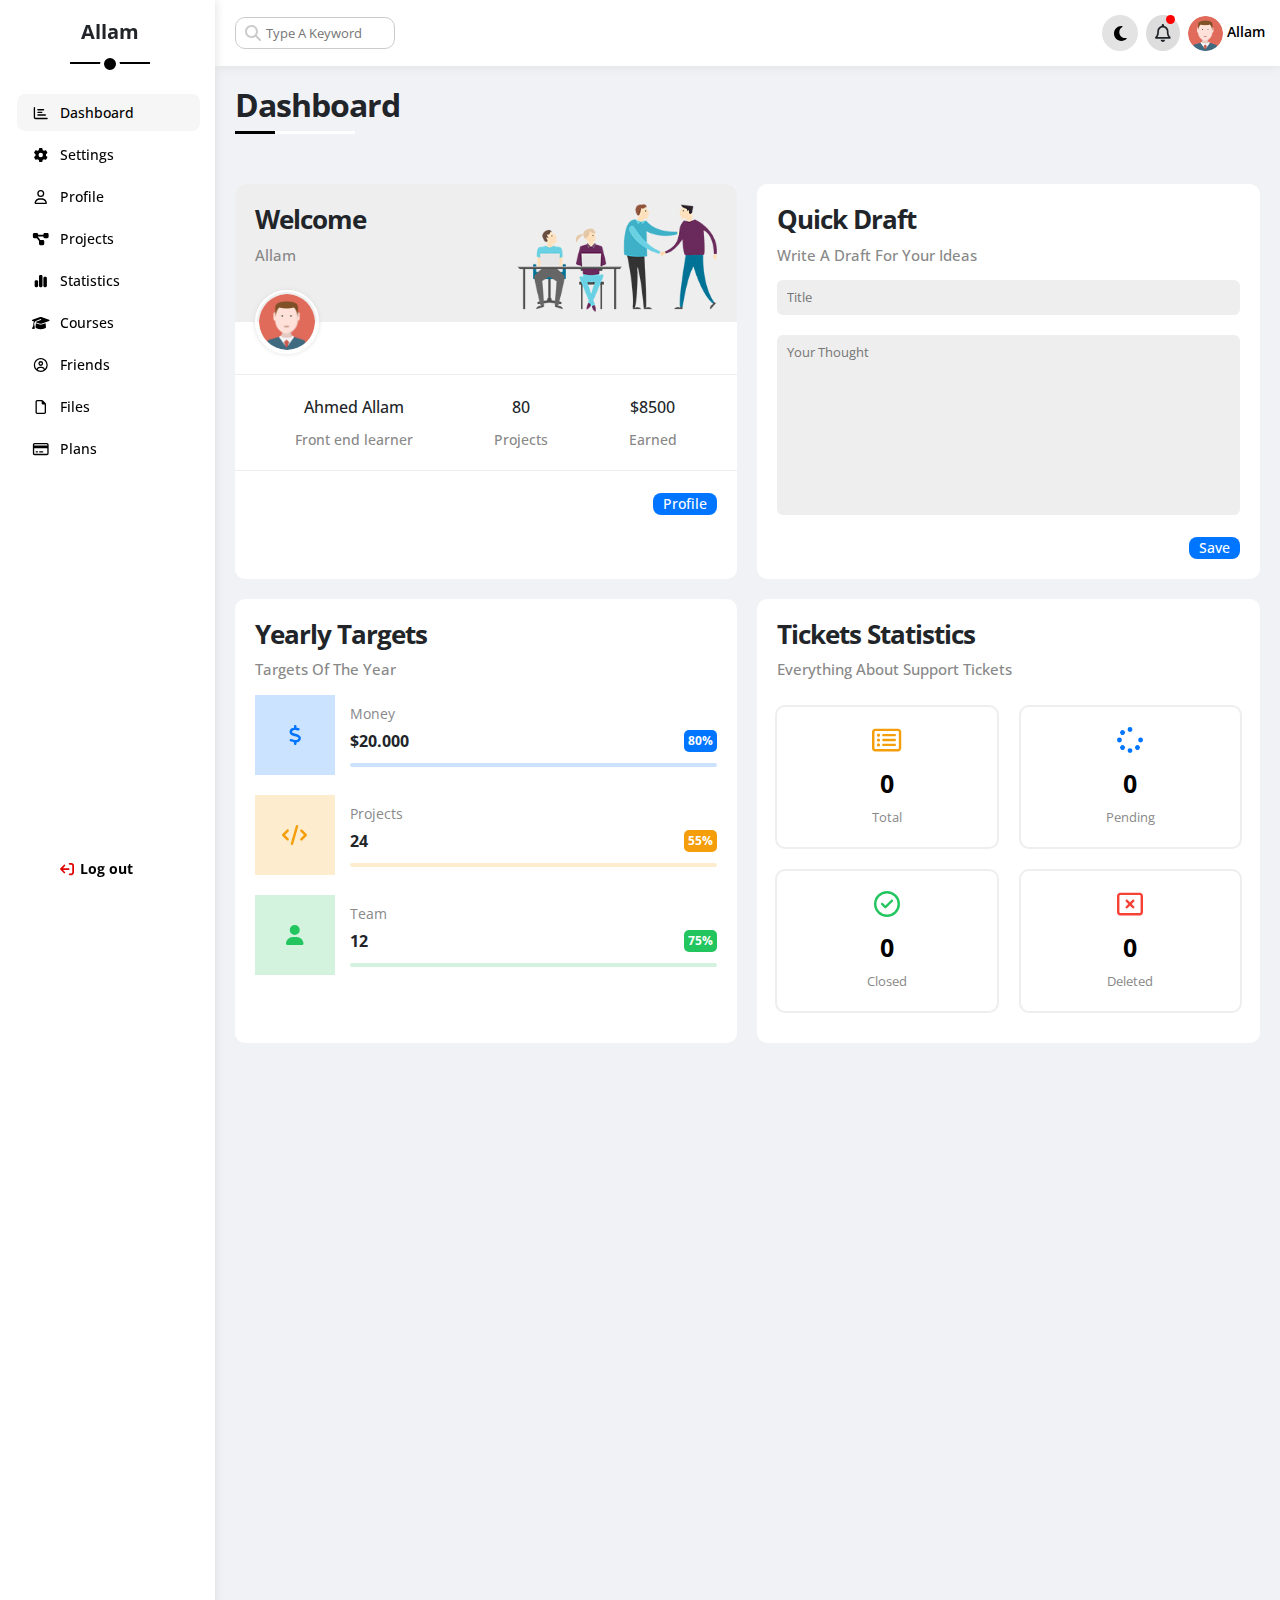
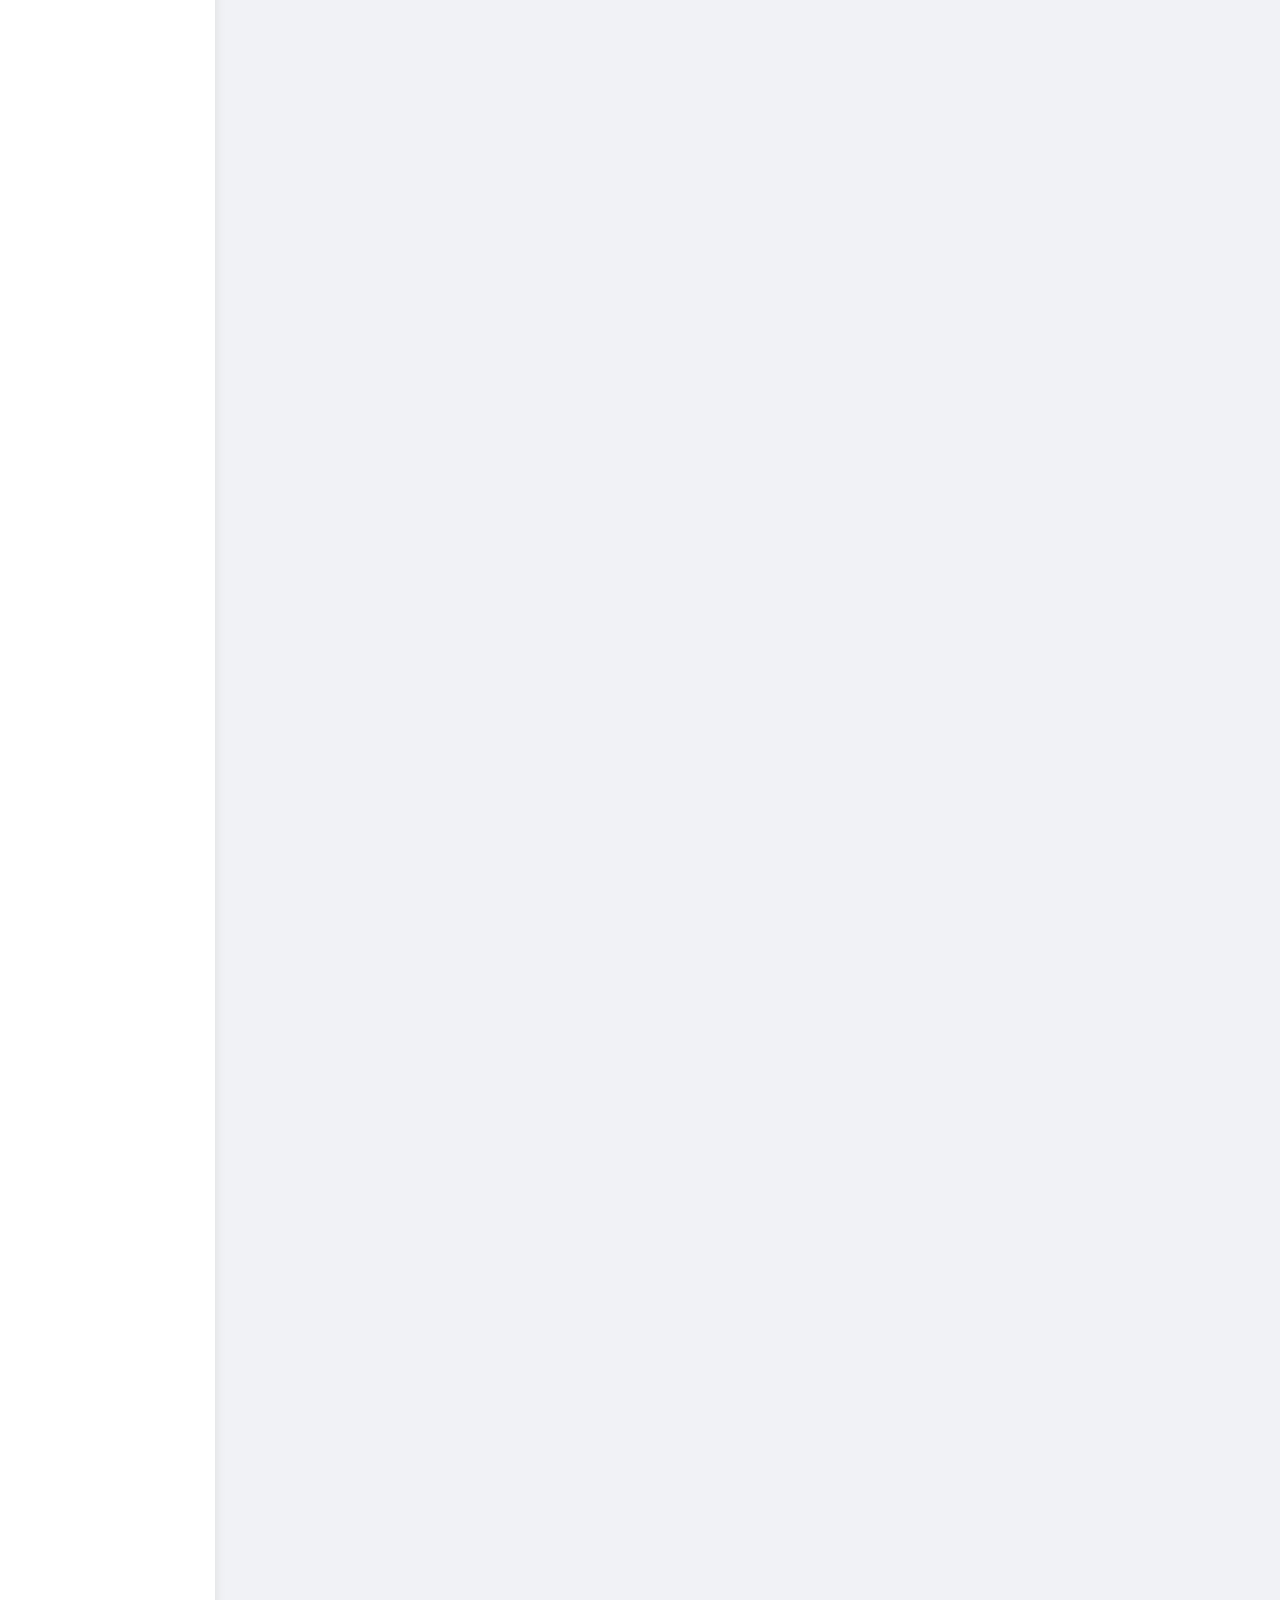
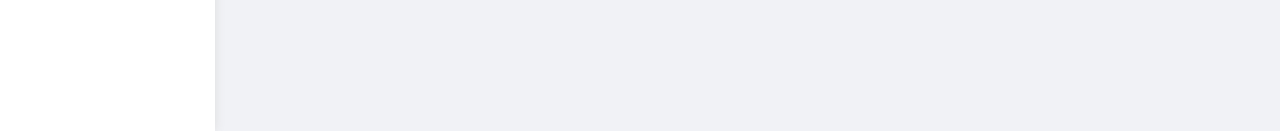
==== commit 8b92c5fe: "Add Dark Mode Theme To Project" ====
--- a/index.html
+++ b/index.html
@@ -10,8 +10,9 @@
   <!-- ! Bootstrap -->
   <link rel="stylesheet" href="css/bootstrap.min.css">
   <!-- ! Main Template CSS File -->
+  <link rel="stylesheet" href="css/style.min.css">
   <link rel="stylesheet" href="css/framework.min.css">
-  <link rel="stylesheet" href="css/style.min.css">
+  <link rel="stylesheet" href="css/darkMode.min.css">
   <!-- ! File Of Animations -->
   <link rel="stylesheet" href="css/aos.min.css">
   <link rel="stylesheet" href="https://cdn.jsdelivr.net/npm/aos@2.3.1/dist/aos.css">
@@ -31,10 +32,10 @@
   </script>
 </head>
 
-<body data-aos-easing="ease-in-out" data-aos-duration="1000" data-aos-delay="300">
+<body>
   <div class="dashboard d-flex">
     <!-- ! Start Sidebar -->
-    <div class="sidebar bg-white position-relative" data-aos="fade-right" data-aos-delay="150">
+    <div class="sidebar bg-white position-relative">
       <div class="holder position-fixed">
         <h3 class="position-relative text-center fw-bold">Allam</h3>
         <div class="links">
@@ -95,12 +96,6 @@
             </li>
           </ul>
         </div>
-        <!-- 
-        <div class="toggle-theme">
-          <i class="fas fa-sun"></i>
-          <i class="fas fa-moon"></i>
-        </div> 
-      -->
         <div class="log-out">
           <span>
             <i class="fa-solid fa-arrow-right-from-bracket" style="color: #e10000;"></i>
@@ -113,12 +108,14 @@
     <!-- ! Start Content -->
     <div class="content">
       <!-- ! Start Header -->
-      <div class="header bg-white d-flex justify-content-between align-items-center" data-aos="fade-down"
-        data-aos-delay="150">
+      <div class="header bg-white d-flex justify-content-between align-items-center">
         <div class="search position-relative">
           <input type="text" id="keywordInput" placeholder="Type A Keyword" name="keyword">
           <i class="fa-solid fa-search"></i>
         </div>
+        <button id="darkmode-button" class="btn rounded-circle">
+          <i class="fa-solid fa-moon toggle-icon"></i>
+        </button>
         <div class="notifications d-flex align-items-center">
           <i class="fa-regular fa-bell fa-lg"></i>
         </div>
@@ -222,7 +219,7 @@
           </div>
           <!-- ! End Welcome Section -->
           <!-- ! Start Quick Draft Section -->
-          <div class="quick-draft mega" data-aos="fade-up" data-aos-delay="300">
+          <div class="quick-draft mega" data-aos="fade-left" data-aos-delay="250">
             <div>
               <h2 class="section-header">Quick Draft</h2>
               <span class="section-des">Write A Draft For Your Ideas</span>
@@ -316,7 +313,7 @@
           </div>
           <!-- ! End Tickets Statistics Section -->
           <!-- ! Start Lastest News Section -->
-          <div class="news mega" data-aos="fade-down" data-aos-delay="250">
+          <div class="news mega" data-aos="fade-right" data-aos-delay="250">
             <div>
               <h2 class="section-header">Lastest News</h2>
             </div>
@@ -464,7 +461,7 @@
           </div>
           <!-- ! End Top Search Section -->
           <!-- ! Start Latest Uploads Section -->
-          <div class="latest mega" data-aos="fade-down" data-aos-delay="300">
+          <div class="latest mega" data-aos="fade-right" data-aos-delay="250">
             <div>
               <h2 class="section-header">Latest Uploads</h2>
             </div>
@@ -596,10 +593,12 @@
           </div>
           <!-- ! End Reminders Section -->
           <!-- ! Start Latest Post Widget Section -->
-          <div class="latest-post mega" data-aos="fade-up" data-aos-delay="300">
+          <div class="latest-post mega" data-aos="fade-left" data-aos-delay="250">
             <div>
               <h2 class="section-header">Latest Post</h2>
             </div>
+
+            <!-- Post 1 -->
             <div class="data active">
               <div class="top d-flex align-items-center">
                 <img class="avatar" src="images/team-01.png" alt="" />
@@ -612,106 +611,174 @@
                 Hard work beats talent when talent doesn't work hard.
               </div>
               <div class="post-stats d-flex align-items-center justify-content-between">
-                <div>
-                  <i class="fa-solid fa-heart"></i>
-                  <span>1.1K</span>
-                </div>
-                <div>
-                  <i class="fa-solid fa-comments"></i>
-                  <span>340</span>
-                </div>
-              </div>
-            </div>
+                <div><i class="fa-solid fa-heart"></i> <span>1.1K</span></div>
+                <div><i class="fa-solid fa-comments"></i> <span>340</span></div>
+              </div>
+            </div>
+
+            <!-- Post 2 -->
+            <div class="data">
+              <div class="top d-flex align-items-center">
+                <img class="avatar" src="images/team-02.png" alt="" />
+                <div class="info">
+                  <span class="d-block name">Osama Elzero</span>
+                  <span class="time">About 12 Hours Ago</span>
+                </div>
+              </div>
+              <div class="post-content d-flex align-items-center justify-content-center">
+                You can fool some people all the time, but not everyone.
+              </div>
+              <div class="post-stats d-flex align-items-center justify-content-between">
+                <div><i class="fa-solid fa-heart"></i> <span>1.8K</span></div>
+                <div><i class="fa-solid fa-comments"></i> <span>500</span></div>
+              </div>
+            </div>
+
+            <!-- Post 3 -->
             <div class="data">
               <div class="top d-flex align-items-center">
                 <img class="avatar" src="images/team-03.png" alt="" />
                 <div class="info">
-                  <span class="d-block name">Osama Elzero</span>
-                  <span class="time">About 12 Hours Ago</span>
+                  <span class="d-block name">Mohamed Farghaly</span>
+                  <span class="time">About 2 Days Ago</span>
                 </div>
               </div>
               <div class="post-content d-flex align-items-center justify-content-center">
-                You can fool all of the people some of the time, and some of the people all of the time, but you can't
-                fool all of the people all of the time.
+                Your time is limited, don't waste it living someone else's life.
               </div>
               <div class="post-stats d-flex align-items-center justify-content-between">
-                <div>
-                  <i class="fa-solid fa-heart"></i>
-                  <span>1.8K</span>
-                </div>
-                <div>
-                  <i class="fa-solid fa-comments"></i>
-                  <span>500</span>
-                </div>
-              </div>
-            </div>
+                <div><i class="fa-solid fa-heart"></i> <span>600</span></div>
+                <div><i class="fa-solid fa-comments"></i> <span>200</span></div>
+              </div>
+            </div>
+
+            <!-- Post 4 -->
+            <div class="data">
+              <div class="top d-flex align-items-center">
+                <img class="avatar" src="images/team-04.png" alt="" />
+                <div class="info">
+                  <span class="d-block name">Mohammed Hassan</span>
+                  <span class="time">About 3 Hours Ago</span>
+                </div>
+              </div>
+              <div class="post-content d-flex align-items-center justify-content-center">
+                In the middle of every difficulty lies opportunity.
+              </div>
+              <div class="post-stats d-flex align-items-center justify-content-between">
+                <div><i class="fa-solid fa-heart"></i> <span>2K</span></div>
+                <div><i class="fa-solid fa-comments"></i> <span>1.2K</span></div>
+              </div>
+            </div>
+
+            <!-- Post 5 -->
+            <div class="data">
+              <div class="top d-flex align-items-center">
+                <img class="avatar" src="images/team-05.png" alt="" />
+                <div class="info">
+                  <span class="d-block name">Eslam Ahmed</span>
+                  <span class="time">About 12 Days Ago</span>
+                </div>
+              </div>
+              <div class="post-content d-flex align-items-center justify-content-center">
+                Success is not final, failure is not fatal: It’s the courage to continue that counts.
+              </div>
+              <div class="post-stats d-flex align-items-center justify-content-between">
+                <div><i class="fa-solid fa-heart"></i> <span>1.2K</span></div>
+                <div><i class="fa-solid fa-comments"></i> <span>400</span></div>
+              </div>
+            </div>
+
+            <!-- Post 6 -->
             <div class="data">
               <div class="top d-flex align-items-center">
                 <img class="avatar" src="images/team-03.png" alt="" />
                 <div class="info">
-                  <span class="d-block name">Mohamed Farghaly</span>
-                  <span class="time">About 2 Days Ago</span>
+                  <span class="d-block name">Sara Ibrahim</span>
+                  <span class="time">About 5 Days Ago</span>
                 </div>
               </div>
               <div class="post-content d-flex align-items-center justify-content-center">
-                Your time is limited, so don’t waste it living someone else’s life.
+                The only way to do great work is to love what you do.
               </div>
               <div class="post-stats d-flex align-items-center justify-content-between">
-                <div>
-                  <i class="fa-solid fa-heart"></i>
-                  <span>600</span>
-                </div>
-                <div>
-                  <i class="fa-solid fa-comments"></i>
-                  <span>200</span>
-                </div>
-              </div>
-            </div>
+                <div><i class="fa-solid fa-heart"></i> <span>900</span></div>
+                <div><i class="fa-solid fa-comments"></i> <span>350</span></div>
+              </div>
+            </div>
+
+            <!-- Post 7 -->
+            <div class="data">
+              <div class="top d-flex align-items-center">
+                <img class="avatar" src="images/team-01.png" alt="" />
+                <div class="info">
+                  <span class="d-block name">Yasser Ali</span>
+                  <span class="time">About 7 Hours Ago</span>
+                </div>
+              </div>
+              <div class="post-content d-flex align-items-center justify-content-center">
+                Don't watch the clock; do what it does. Keep going.
+              </div>
+              <div class="post-stats d-flex align-items-center justify-content-between">
+                <div><i class="fa-solid fa-heart"></i> <span>1.5K</span></div>
+                <div><i class="fa-solid fa-comments"></i> <span>670</span></div>
+              </div>
+            </div>
+
+            <!-- Post 8 -->
+            <div class="data">
+              <div class="top d-flex align-items-center">
+                <img class="avatar" src="images/team-05.png" alt="" />
+                <div class="info">
+                  <span class="d-block name">Nour El-Deen</span>
+                  <span class="time">About 4 Days Ago</span>
+                </div>
+              </div>
+              <div class="post-content d-flex align-items-center justify-content-center">
+                Dream big, work hard, stay focused, and surround yourself with good people.
+              </div>
+              <div class="post-stats d-flex align-items-center justify-content-between">
+                <div><i class="fa-solid fa-heart"></i> <span>2.2K</span></div>
+                <div><i class="fa-solid fa-comments"></i> <span>1.1K</span></div>
+              </div>
+            </div>
+
+            <!-- Post 9 -->
             <div class="data">
               <div class="top d-flex align-items-center">
                 <img class="avatar" src="images/team-04.png" alt="" />
                 <div class="info">
-                  <span class="d-block name">Mohammed Hassan</span>
-                  <span class="time">About 3 Hours Ago</span>
+                  <span class="d-block name">Ali Kamal</span>
+                  <span class="time">About 6 Hours Ago</span>
                 </div>
               </div>
               <div class="post-content d-flex align-items-center justify-content-center">
-                In the middle of every difficulty lies opportunity.
+                Life is 10% what happens to you and 90% how you react to it.
               </div>
               <div class="post-stats d-flex align-items-center justify-content-between">
-                <div>
-                  <i class="fa-solid fa-heart"></i>
-                  <span>2K</span>
-                </div>
-                <div>
-                  <i class="fa-solid fa-comments"></i>
-                  <span>1.2K</span>
-                </div>
-              </div>
-            </div>
+                <div><i class="fa-solid fa-heart"></i> <span>3K</span></div>
+                <div><i class="fa-solid fa-comments"></i> <span>900</span></div>
+              </div>
+            </div>
+
+            <!-- Post 10 -->
             <div class="data">
               <div class="top d-flex align-items-center">
-                <img class="avatar" src="images/team-05.png" alt="" />
-                <div class="info">
-                  <span class="d-block name">Eslam Ahmed</span>
-                  <span class="time">About 12 Days Ago</span>
+                <img class="avatar" src="images/team-02.png" alt="" />
+                <div class="info">
+                  <span class="d-block name">Fatma Zahra</span>
+                  <span class="time">About 1 Day Ago</span>
                 </div>
               </div>
               <div class="post-content d-flex align-items-center justify-content-center">
-                Success is not final, failure is not fatal: It is the courage to continue that counts.
+                Failure will never overtake me if my determination to succeed is strong enough.
               </div>
               <div class="post-stats d-flex align-items-center justify-content-between">
-                <div>
-                  <i class="fa-solid fa-heart"></i>
-                  <span>1.2K</span>
-                </div>
-                <div>
-                  <i class="fa-solid fa-comments"></i>
-                  <span>400</span>
-                </div>
-              </div>
-            </div>
-          </div>
+                <div><i class="fa-solid fa-heart"></i> <span>1.4K</span></div>
+                <div><i class="fa-solid fa-comments"></i> <span>540</span></div>
+              </div>
+            </div>
+          </div>
+
           <!-- ! End Latest Post Widget Section -->
           <!-- ! Start Social Media Stats Widget Section -->
           <div class="social-media mega" data-aos="fade-right" data-aos-delay="250">
@@ -744,7 +811,7 @@
           <!-- ! Start End Media Stats Widget -->
         </div>
         <!-- ! Start Projects Table Section -->
-        <div class="table mega" data-aos="fade-down" data-aos-delay="500">
+        <div class="table mega" data-aos="fade-down" data-aos-delay="300">
           <div>
             <h2 class="section-header">Projects</h2>
           </div>
--- a/css/style.min.css
+++ b/css/style.min.css
@@ -1 +1 @@
-*{box-sizing:border-box !important;margin:0;padding:0}html{scroll-behavior:smooth;-webkit-scroll-behavior:smooth;-moz-scroll-behavior:smooth}html body{font-family:"Open Sans",sans-serif;user-select:none}html body a{color:#000;text-decoration:none}html body ul{list-style-type:none;padding:0;margin:0}.header-page{margin:20px 20px 40px;font-weight:700;font-size:32px;letter-spacing:-1px}.header-page::before,.header-page::after{content:"";height:3px;position:absolute;bottom:-10px;left:0}.header-page::before{background-color:#fff;width:120px}.header-page::after{background-color:#000;width:40px}::-webkit-scrollbar{width:12px}.responsive-table::-webkit-scrollbar{height:6px}::-webkit-scrollbar-thumb{background:#0075ff}::-webkit-scrollbar-thumb:hover{background:#0d69d5}.popup-overlay{width:100%;height:100%;position:fixed;top:0;left:0;background-color:rgba(0,0,0,.9);z-index:2000;cursor:zoom-out}.popUp{position:fixed;z-index:2001;left:50%;top:50%;transform:translate(-50%, -50%);-webkit-transform:translate(-50%, -50%);-moz-transform:translate(-50%, -50%);-ms-transform:translate(-50%, -50%);-o-transform:translate(-50%, -50%);margin:0;padding:0}@media(max-width: 767px){.popUp{width:370px}}.popUp img{width:730px;max-width:100%;transition:.3s;-webkit-transition:.3s;-moz-transition:.3s;-ms-transition:.3s;-o-transition:.3s;border-radius:12px;-webkit-border-radius:12px;-moz-border-radius:12px;-ms-border-radius:12px;-o-border-radius:12px;cursor:grab}.popUp img:hover{transform:scale(1.1);-webkit-transform:scale(1.1);-moz-transform:scale(1.1);-ms-transform:scale(1.1);-o-transform:scale(1.1)}.mega:hover{transform:translateY(-3px);-webkit-transform:translateY(-3px);-moz-transform:translateY(-3px);-ms-transform:translateY(-3px);-o-transform:translateY(-3px);box-shadow:0 2px 15px rgba(0,0,0,.2);transition:.3s;-webkit-transition:.3s;-moz-transition:.3s;-ms-transition:.3s;-o-transition:.3s}@keyframes left-right{0%{transform:translateX(0px) rotate(180deg);-webkit-transform:translateX(0px) rotate(180deg);-moz-transform:translateX(0px) rotate(180deg);-ms-transform:translateX(0px) rotate(180deg);-o-transform:translateX(0px) rotate(180deg)}100%{transform:translateX(-10px) rotate(180deg);-webkit-transform:translateX(-10px) rotate(180deg);-moz-transform:translateX(-10px) rotate(180deg);-ms-transform:translateX(-10px) rotate(180deg);-o-transform:translateX(-10px) rotate(180deg)}}@keyframes rotate{0%{transform:rotate(0);-webkit-transform:rotate(0);-moz-transform:rotate(0);-ms-transform:rotate(0);-o-transform:rotate(0)}25%{transform:rotate(15deg);-webkit-transform:rotate(15deg);-moz-transform:rotate(15deg);-ms-transform:rotate(15deg);-o-transform:rotate(15deg)}50%{transform:rotate(0);-webkit-transform:rotate(0);-moz-transform:rotate(0);-ms-transform:rotate(0);-o-transform:rotate(0)}75%{transform:rotate(-15deg);-webkit-transform:rotate(-15deg);-moz-transform:rotate(-15deg);-ms-transform:rotate(-15deg);-o-transform:rotate(-15deg)}100%{transform:rotate(0);-webkit-transform:rotate(0);-moz-transform:rotate(0);-ms-transform:rotate(0);-o-transform:rotate(0)}}@keyframes splash{0%{background-color:#0075ff}100%{background-color:#fff}}@keyframes pulse{100%{transform:scale(2.5);-webkit-transform:scale(2.5);-moz-transform:scale(2.5);-ms-transform:scale(2.5);-o-transform:scale(2.5);opacity:0}}@keyframes up-down{0%,100%{bottom:0px}50%{bottom:30px}}.dashboard{background-color:#f1f2f6}.dashboard .dashboard-page{background-color:#f1f2f6;padding:20px;padding-bottom:0}@media(max-width: 767px){.dashboard .dashboard-page{padding:10px;padding-bottom:0}}.dashboard .wrapper{display:grid;grid-template-columns:repeat(auto-fill, minmax(450px, 1fr));gap:20px}@media(max-width: 767px){.dashboard .wrapper{grid-template-columns:minmax(200px, 1fr);gap:10px}}.dashboard .wrapper .welcome{background-color:#fff;border-radius:10px;-webkit-border-radius:10px;-moz-border-radius:10px;-ms-border-radius:10px;-o-border-radius:10px;overflow:hidden}@media(max-width: 767px){.dashboard .wrapper .welcome{text-align:center}}.dashboard .wrapper .welcome .banner{padding:20px;background-color:#eee}.dashboard .wrapper .welcome .banner img{width:200px;margin-bottom:-10px}@media(max-width: 767px){.dashboard .wrapper .welcome .banner img{display:none}}@media(max-width: 767px){.dashboard .wrapper .welcome .banner{height:120px}}.dashboard .wrapper .welcome .info{flex:1;padding:20px;margin-top:20px;margin-bottom:20px;font-weight:500;border-top:1px solid #eee;border-bottom:1px solid #eee}@media(max-width: 767px){.dashboard .wrapper .welcome .info{display:block !important}}.dashboard .wrapper .welcome .info div span{color:#888;font-size:14px;margin-top:10px;display:block;font-weight:500}@media(max-width: 767px){.dashboard .wrapper .welcome .info div:not(:last-child){margin-bottom:20px}}.dashboard .wrapper .welcome .link{padding:0 20px 20px}.dashboard .wrapper .welcome .link a{margin:0 0 0 auto}.dashboard .wrapper .welcome .avatar{width:64px;height:64px;border:2px solid #fff;border-radius:50%;padding:2px;box-shadow:0 0 5px #ddd;margin-left:20px;margin-top:-32px;transition:width .3s;-webkit-transition:width .3s;-moz-transition:width .3s;-ms-transition:width .3s;-o-transition:width .3s;cursor:pointer}.dashboard .wrapper .welcome .avatar:hover{transform:scale(1.1);-webkit-transform:scale(1.1);-moz-transform:scale(1.1);-ms-transform:scale(1.1);-o-transform:scale(1.1)}.dashboard .wrapper .quick-draft{padding:20px;background-color:#fff;border-radius:10px;-webkit-border-radius:10px;-moz-border-radius:10px;-ms-border-radius:10px;-o-border-radius:10px}.dashboard .wrapper .quick-draft input,.dashboard .wrapper .quick-draft textarea{border:none;outline:none;background-color:#eee;display:block;margin-bottom:20px;width:100%;padding:10px;border-radius:6px;-webkit-border-radius:6px;-moz-border-radius:6px;-ms-border-radius:6px;-o-border-radius:6px;font-size:13px}.dashboard .wrapper .quick-draft input::placeholder,.dashboard .wrapper .quick-draft textarea::placeholder{transition:opacity .5s;-webkit-transition:opacity .5s;-moz-transition:opacity .5s;-ms-transition:opacity .5s;-o-transition:opacity .5s}.dashboard .wrapper .quick-draft input:focus::placeholder,.dashboard .wrapper .quick-draft textarea:focus::placeholder{opacity:0}.dashboard .wrapper .quick-draft textarea{resize:none;min-height:180px}.dashboard .wrapper .quick-draft .link a{margin:0 0 0 auto}.dashboard .wrapper .yearly-target{padding:20px;background-color:#fff;border-radius:10px;-webkit-border-radius:10px;-moz-border-radius:10px;-ms-border-radius:10px;-o-border-radius:10px;position:relative}.dashboard .wrapper .yearly-target .prog{display:flex;align-items:center;position:relative;margin-bottom:20px}.dashboard .wrapper .yearly-target .prog .theme{width:80px;height:80px;margin-right:15px}.dashboard .wrapper .yearly-target .prog .details{flex:1}.dashboard .wrapper .yearly-target .prog .details .data{font-weight:bold;margin-top:5px;margin-bottom:10px;display:block}.dashboard .wrapper .yearly-target .prog .details .data .percent{font-size:12px;padding:2px 4px;color:#fff;border-radius:5px;-webkit-border-radius:5px;-moz-border-radius:5px;-ms-border-radius:5px;-o-border-radius:5px}.dashboard .wrapper .yearly-target .prog .details .name{font-size:14px;color:#888;display:block}.dashboard .wrapper .yearly-target .prog .details .progress{height:4px}.dashboard .wrapper .yearly-target .prog .details .progress span{position:absolute;left:0;top:0;height:100%;display:block;transition:2.4s;-webkit-transition:2.4s;-moz-transition:2.4s;-ms-transition:2.4s;-o-transition:2.4s}.dashboard .wrapper .statistics{padding:20px;background-color:#fff;border-radius:10px;-webkit-border-radius:10px;-moz-border-radius:10px;-ms-border-radius:10px;-o-border-radius:10px;position:relative}.dashboard .wrapper .statistics .box{border:2px solid #eee;border-radius:10px;-webkit-border-radius:10px;-moz-border-radius:10px;-ms-border-radius:10px;-o-border-radius:10px;margin:10px;width:calc(50% - 20px);padding:20px;font-size:13px;color:#888}.dashboard .wrapper .statistics .box:first-of-type:hover{border-color:#f59e0b}.dashboard .wrapper .statistics .box:nth-of-type(2):hover{border-color:#0075ff}.dashboard .wrapper .statistics .box:nth-of-type(3):hover{border-color:#22c55e}.dashboard .wrapper .statistics .box:last-of-type:hover{border-color:#f44336}.dashboard .wrapper .statistics .box svg{margin-bottom:10px;font-size:26px}.dashboard .wrapper .statistics .box span{font-size:25px;color:#000;margin-bottom:5px;font-weight:bold}.dashboard .wrapper .news{padding:20px;background-color:#fff;border-radius:10px;-webkit-border-radius:10px;-moz-border-radius:10px;-ms-border-radius:10px;-o-border-radius:10px;position:relative}.dashboard .wrapper .news .data{margin-top:20px}.dashboard .wrapper .news .data .item{transition:.3s;-webkit-transition:.3s;-moz-transition:.3s;-ms-transition:.3s;-o-transition:.3s}@media(max-width: 767px){.dashboard .wrapper .news .data .item{flex-direction:column;text-align:center}.dashboard .wrapper .news .data .item img{margin-bottom:20px}}.dashboard .wrapper .news .data .item:not(:last-of-type){border-bottom:1px solid #eee;padding-top:20px;padding-bottom:20px}.dashboard .wrapper .news .data .item:last-of-type{padding-top:20px;padding-bottom:20px}.dashboard .wrapper .news .data .item:hover{border-color:#0075ff;background-color:#eee}.dashboard .wrapper .news .data .item img{width:100px;margin-right:15px;border-radius:6px;-webkit-border-radius:6px;-moz-border-radius:6px;-ms-border-radius:6px;-o-border-radius:6px;transition:.3s;-webkit-transition:.3s;-moz-transition:.3s;-ms-transition:.3s;-o-transition:.3s;cursor:pointer}.dashboard .wrapper .news .data .item img:hover{transform:scale(1.2);-webkit-transform:scale(1.2);-moz-transform:scale(1.2);-ms-transform:scale(1.2);-o-transform:scale(1.2)}.dashboard .wrapper .news .data .item .info{flex:1}.dashboard .wrapper .news .data .item .info h3{margin:0 0 6px;font-size:16px;font-weight:bold}.dashboard .wrapper .news .data .item .info p{color:#888;font-size:14px;display:block;margin:0}.dashboard .wrapper .news .data .item .time{margin:10px auto;width:fit-content;background-color:#eee;border-radius:8px;-webkit-border-radius:8px;-moz-border-radius:8px;-ms-border-radius:8px;-o-border-radius:8px;font-size:13px;padding:3px 10px;font-weight:500}.dashboard .wrapper .tasks{padding:20px;background-color:#fff;border-radius:10px;-webkit-border-radius:10px;-moz-border-radius:10px;-ms-border-radius:10px;-o-border-radius:10px;position:relative}.dashboard .wrapper .tasks .data{margin-top:20px}.dashboard .wrapper .tasks .data .item:not(:last-of-type){border-bottom:1px solid #eee;padding-top:15px;padding-bottom:15px}.dashboard .wrapper .tasks .data .item:last-of-type{padding-top:10px}.dashboard .wrapper .tasks .data .item:hover{border-color:#0075ff}.dashboard .wrapper .tasks .data .item.done{opacity:.3}.dashboard .wrapper .tasks .data .item.done:hover{border-color:#f44336}.dashboard .wrapper .tasks .data .item.done h3,.dashboard .wrapper .tasks .data .item.done p{text-decoration:wavy line-through;text-decoration-color:red;-moz-text-decoration-color:red}.dashboard .wrapper .tasks .data .item .contain-delete{padding:5px}.dashboard .wrapper .tasks .data .item .contain-delete .delete{cursor:pointer;transition:.3s;-webkit-transition:.3s;-moz-transition:.3s;-ms-transition:.3s;-o-transition:.3s;font-size:18px}.dashboard .wrapper .tasks .data .item .contain-delete .delete:hover{color:#f44336;animation:rotate .3s infinite;-webkit-animation:rotate .3s infinite}.dashboard .wrapper .tasks .data .item .info{flex:1}@media(max-width: 767px){.dashboard .wrapper .tasks .data .item .info{display:block}}.dashboard .wrapper .tasks .data .item .info h3{margin:0 0 5px;font-size:15px;font-weight:bold}.dashboard .wrapper .tasks .data .item .info p{color:#888;font-size:16px;display:block;margin:0}.dashboard .wrapper .search{padding:20px;background-color:#fff;border-radius:10px;-webkit-border-radius:10px;-moz-border-radius:10px;-ms-border-radius:10px;-o-border-radius:10px;position:relative}.dashboard .wrapper .search .data{margin-top:20px}.dashboard .wrapper .search .data .item:not(:first-of-type){padding-top:12px;padding-bottom:12px}.dashboard .wrapper .search .data .item .info{flex:1}@media(max-width: 767px){.dashboard .wrapper .search .data .item .info{display:block}}.dashboard .wrapper .search .data .item .info p{margin:0 0 5px;font-weight:500}.dashboard .wrapper .search .data .item .top{flex:1;padding-top:10px}@media(max-width: 767px){.dashboard .wrapper .search .data .item .top{display:block}}.dashboard .wrapper .search .data .item .top p,.dashboard .wrapper .search .data .item .top+p{color:#888;font-size:17px}.dashboard .wrapper .search .data .item span{background-color:#eee;font-size:16px;display:block;margin:0;border-radius:8px;-webkit-border-radius:8px;-moz-border-radius:8px;-ms-border-radius:8px;-o-border-radius:8px;font-size:13px;padding:3px 10px;font-weight:500}.dashboard .wrapper .latest{padding:20px;background-color:#fff;border-radius:10px;-webkit-border-radius:10px;-moz-border-radius:10px;-ms-border-radius:10px;-o-border-radius:10px;position:relative}.dashboard .wrapper .latest .data{margin-top:20px}.dashboard .wrapper .latest .data .item{transition:.3s;-webkit-transition:.3s;-moz-transition:.3s;-ms-transition:.3s;-o-transition:.3s;padding-top:8px;padding-bottom:8px}.dashboard .wrapper .latest .data .item:not(:last-of-type){border-bottom:1px solid #eee}.dashboard .wrapper .latest .data .item:hover{border-color:#0075ff;background-color:#eee}.dashboard .wrapper .latest .data .item img{width:40px;margin-right:10px;transition:.3s;-webkit-transition:.3s;-moz-transition:.3s;-ms-transition:.3s;-o-transition:.3s;cursor:pointer}.dashboard .wrapper .latest .data .item img:hover{transform:scale(1.2);-webkit-transform:scale(1.2);-moz-transform:scale(1.2);-ms-transform:scale(1.2);-o-transform:scale(1.2)}.dashboard .wrapper .latest .data .item .info{flex:1}.dashboard .wrapper .latest .data .item .info h3{margin:0 0 2px;font-size:16px}.dashboard .wrapper .latest .data .item .info p{color:#888;font-size:14px;display:block;margin:0}.dashboard .wrapper .latest .data .item .time{margin:10px auto;width:fit-content;background-color:#eee;border-radius:8px;-webkit-border-radius:8px;-moz-border-radius:8px;-ms-border-radius:8px;-o-border-radius:8px;font-size:13px;padding:3px 10px;font-weight:500}.dashboard .wrapper .projects{padding:20px;background-color:#fff;border-radius:10px;-webkit-border-radius:10px;-moz-border-radius:10px;-ms-border-radius:10px;-o-border-radius:10px;position:relative}.dashboard .wrapper .projects .list{margin-top:20px}.dashboard .wrapper .projects .list ul{position:relative}.dashboard .wrapper .projects .list ul::before{content:"";position:absolute;left:10px;top:0;height:90%;background-color:#0075ff;width:2px}.dashboard .wrapper .projects .list ul li{position:relative;display:flex}.dashboard .wrapper .projects .list ul li:not(:last-of-type){margin-bottom:10px}.dashboard .wrapper .projects .list ul li::before{content:"";position:absolute;left:-2px;top:0;height:24px;width:24px;background-color:#fff;border-radius:50%;-webkit-border-radius:50%;-moz-border-radius:50%;-ms-border-radius:50%;-o-border-radius:50%;border:2px solid #fff;outline:2px solid #0075ff}.dashboard .wrapper .projects .list ul li span{height:20px;width:20px;border-radius:50%;-webkit-border-radius:50%;-moz-border-radius:50%;-ms-border-radius:50%;-o-border-radius:50%;position:relative;z-index:1;display:block;bottom:50%;margin-top:2px;transition:.3s;-webkit-transition:.3s;-moz-transition:.3s;-ms-transition:.3s;-o-transition:.3s}.dashboard .wrapper .projects .list ul li span.compelete{display:flex;justify-content:center;align-items:center}.dashboard .wrapper .projects .list ul li span.compelete svg{color:#0075ff;font-weight:900;text-align:center;font-size:20px}.dashboard .wrapper .projects .list ul li span.current{animation:splash 1.2s infinite;-webkit-animation:splash 1.2s infinite}.dashboard .wrapper .projects .list ul li p{margin-left:20px;font-weight:500}.dashboard .wrapper .projects .list img{width:170px;position:absolute;bottom:10px;right:10px;opacity:.1;animation:up-down 5s infinite;-webkit-animation:up-down 5s infinite}.dashboard .wrapper .reminders{padding:20px;background-color:#fff;border-radius:10px;-webkit-border-radius:10px;-moz-border-radius:10px;-ms-border-radius:10px;-o-border-radius:10px;position:relative;padding-bottom:0}.dashboard .wrapper .reminders .data{margin-top:20px}.dashboard .wrapper .reminders .data .info-box{position:relative}.dashboard .wrapper .reminders .data .info-box .ball{position:relative;width:16px;height:16px;background-color:rgba(0,0,0,0);left:6px;top:50%;transform:translateY(-50%);-webkit-transform:translateY(-50%);-moz-transform:translateY(-50%);-ms-transform:translateY(-50%);-o-transform:translateY(-50%);border-radius:50%;-webkit-border-radius:50%;-moz-border-radius:50%;-ms-border-radius:50%;-o-border-radius:50%;display:block}.dashboard .wrapper .reminders .data .info-box .ball::before{content:"";position:absolute;left:0;top:0;width:100%;height:100%;border-radius:50%;opacity:.6;animation:pulse 2s ease-out infinite;-webkit-animation:pulse 2s ease-out infinite;background-color:inherit}.dashboard .wrapper .reminders .data .info-box .ball::after{content:"";position:absolute;left:0;top:0;width:100%;height:100%;border-radius:50%;opacity:.6;animation:pulse 2s 1s ease-out infinite;-webkit-animation:pulse 2s 1s ease-out infinite;background-color:inherit}.dashboard .wrapper .reminders .data .info-box .info{margin-left:27px;margin-bottom:15px;border-left:2px solid rgba(0,0,0,0);padding-left:15px}.dashboard .wrapper .reminders .data .info-box .info p{font-weight:bold;font-size:14px;margin-bottom:6px}.dashboard .wrapper .reminders .data .info-box .info span{font-size:13px;color:#888;display:block}.dashboard .wrapper .latest-post{padding:20px;background-color:#fff;border-radius:10px;-webkit-border-radius:10px;-moz-border-radius:10px;-ms-border-radius:10px;-o-border-radius:10px;position:relative}.dashboard .wrapper .latest-post .data:not(.active){display:none}.dashboard .wrapper .latest-post .top{margin-top:20px}.dashboard .wrapper .latest-post .top img{width:50px;margin-right:15px;border-radius:50%;-webkit-border-radius:50%;-moz-border-radius:50%;-ms-border-radius:50%;-o-border-radius:50%}.dashboard .wrapper .latest-post .top .info .name{margin-bottom:4px;font-weight:bold}.dashboard .wrapper .latest-post .top .info .time{color:#888;font-size:15px}.dashboard .wrapper .latest-post .post-content{padding:20px 0;margin:20px 0;border-top:1px solid #eee;border-bottom:1px solid #eee;font-weight:500;text-transform:capitalize;line-height:1.8;min-height:150px;user-select:text}@media(max-width: 767px){.dashboard .wrapper .latest-post .post-content{text-align:center}}.dashboard .wrapper .latest-post .post-stats{color:#888}.dashboard .wrapper .latest-post .post-stats .fa-heart{color:#f44336}.dashboard .wrapper .latest-post .post-stats .fa-comments{color:#22c55e}.dashboard .wrapper .social-media{padding:20px;background-color:#fff;border-radius:10px;-webkit-border-radius:10px;-moz-border-radius:10px;-ms-border-radius:10px;-o-border-radius:10px;position:relative}.dashboard .wrapper .social-media .data{margin-top:20px}.dashboard .wrapper .social-media .data .box{position:relative;padding:15px;margin-bottom:12px}.dashboard .wrapper .social-media .data .box.twitter{background-color:rgba(29,160,242,.2)}.dashboard .wrapper .social-media .data .box.facebook{background-color:rgba(24,118,242,.2)}.dashboard .wrapper .social-media .data .box.youtube{background-color:rgba(255,0,0,.2)}.dashboard .wrapper .social-media .data .box.linkedin{background-color:rgba(10,102,194,.2)}.dashboard .wrapper .social-media .data .box svg{position:absolute;left:0;top:0;width:52px;height:100%;font-weight:400;color:#fff;padding:10px;transition:.3s;-webkit-transition:.3s;-moz-transition:.3s;-ms-transition:.3s;-o-transition:.3s}.dashboard .wrapper .social-media .data .box:hover svg{transform:rotate(15deg);-webkit-transform:rotate(15deg);-moz-transform:rotate(15deg);-ms-transform:rotate(15deg);-o-transform:rotate(15deg)}.dashboard .wrapper .social-media .data .box .info{margin:0 auto 0 50px}.dashboard .wrapper .social-media .data .box a{border:none;outline:none;border-radius:8px;-webkit-border-radius:8px;-moz-border-radius:8px;-ms-border-radius:8px;-o-border-radius:8px;color:#fff;font-size:13px;padding:3px 10px;font-weight:500}.dashboard .wrapper .social-media .data .box a:hover{color:#fff}.dashboard .table{padding:20px;margin-top:20px;background-color:#fff;border-radius:10px;-webkit-border-radius:10px;-moz-border-radius:10px;-ms-border-radius:10px;-o-border-radius:10px}@media(max-width: 767px){.dashboard .table{margin-top:10px}}.dashboard .table .responsive-table{margin-top:20px;overflow-x:scroll}.dashboard .table .responsive-table table{font-size:15px;font-weight:500;min-width:1000px;border-spacing:0;width:100%}.dashboard .table .responsive-table table thead{background-color:#eee;border:1px solid #eee}.dashboard .table .responsive-table table thead th{padding:15px}.dashboard .table .responsive-table table tbody{border:none}.dashboard .table .responsive-table table tbody tr:hover td{background-color:#faf7f7}.dashboard .table .responsive-table table tbody tr td{padding:15px;border-bottom:1px solid #eee;border-left:1px solid #eee;transition:.3s;-webkit-transition:.3s;-moz-transition:.3s;-ms-transition:.3s;-o-transition:.3s}.dashboard .table .responsive-table table tbody tr td:last-child{border-right:1px solid #eee}.dashboard .table .responsive-table img{width:34px;height:34px;border-radius:50%;-webkit-border-radius:50%;-moz-border-radius:50%;-ms-border-radius:50%;-o-border-radius:50%;border:2px solid #fff;cursor:pointer}.dashboard .table .responsive-table img:hover{position:relative;z-index:1000}.dashboard .table .responsive-table img:not(:first-of-type){margin-left:-20px}.dashboard .table .responsive-table .label{border:none;outline:none;border-radius:8px;-webkit-border-radius:8px;-moz-border-radius:8px;-ms-border-radius:8px;-o-border-radius:8px;color:#fff;font-size:13px;padding:3px 10px;font-weight:500;cursor:pointer}.sidebar{width:250px;box-shadow:0 0 10px #ddd;padding:20px}@media(max-width: 767px){.sidebar{width:58px;padding:10px}}.sidebar .holder{width:180px;height:100vh}@media(max-width: 767px){.sidebar .holder{width:36px}}.sidebar .holder>h3{margin-bottom:40px;font-size:20px}.sidebar .holder>h3:hover{color:#0075ff}.sidebar .holder>h3:hover::after,.sidebar .holder>h3:hover::before{background-color:#0075ff}@media(max-width: 767px){.sidebar .holder>h3{font-size:14px;left:-3px}}.sidebar .holder>h3::after,.sidebar .holder>h3::before{content:"";position:absolute;background-color:#000;left:50%;transform:translateX(-50%);-webkit-transform:translateX(-50%);-moz-transform:translateX(-50%);-ms-transform:translateX(-50%);-o-transform:translateX(-50%)}@media(max-width: 767px){.sidebar .holder>h3::after,.sidebar .holder>h3::before{display:none}}.sidebar .holder>h3::before{width:80px;height:2px;bottom:-20px}.sidebar .holder>h3::after{width:20px;height:20px;border-radius:50%;-webkit-border-radius:50%;-moz-border-radius:50%;-ms-border-radius:50%;-o-border-radius:50%;bottom:-30px;border:4px solid #fff !important}.sidebar .holder .links{margin-top:20px}@media(max-width: 767px){.sidebar .holder .links{margin-top:-30px}}.sidebar .holder .links ul{margin-top:50px !important}.sidebar .holder .links ul li{margin-left:-3px}.sidebar .holder .links ul li a{display:block;padding:8px 16px 8px 15px;transition:.3s;margin-bottom:5px;transition:.3s;-webkit-transition:.3s;-moz-transition:.3s;-ms-transition:.3s;-o-transition:.3s;border-radius:8px;-webkit-border-radius:8px;-moz-border-radius:8px;-ms-border-radius:8px;-o-border-radius:8px;font-weight:500}.sidebar .holder .links ul li a:hover,.sidebar .holder .links ul li a.active{background-color:#f6f6f6}.sidebar .holder .links ul li a svg{font-size:14px}.sidebar .holder .links ul li a span{font-size:14px;margin-left:10px;transition:.3s;-webkit-transition:.3s;-moz-transition:.3s;-ms-transition:.3s;-o-transition:.3s}@media(max-width: 767px){.sidebar .holder .links ul li a span{display:none}}.sidebar .holder .links ul li:hover svg{color:#0075ff !important}.sidebar .holder .links ul li:hover span{transform:translateX(10px);-webkit-transform:translateX(10px);-moz-transform:translateX(10px);-ms-transform:translateX(10px);-o-transform:translateX(10px);color:#000 !important}.sidebar .log-out{position:absolute;bottom:40px;width:100%;margin-left:40px}@media(max-width: 767px){.sidebar .log-out{margin-left:10px}}.sidebar .log-out svg{transform:rotate(180deg);-webkit-transform:rotate(180deg);-moz-transform:rotate(180deg);-ms-transform:rotate(180deg);-o-transform:rotate(180deg);margin-right:2px}.sidebar .log-out span{font-size:14px;font-weight:bold}@media(max-width: 767px){.sidebar .log-out span a{display:none}}.sidebar .log-out span a:hover{color:#f44336 !important}.sidebar .log-out:hover svg{animation:left-right .6s infinite;-webkit-animation:left-right .6s infinite}.sidebar .log-out:hover a{color:red}.content{overflow:hidden;width:100%}.header{flex:1;box-shadow:0 0 10px #ddd;padding:15px}.header .search input{outline:none;border:1px solid #ccc;border-radius:10px;margin-left:5px;padding:8px;padding-left:30px;width:160px;transition:width .3s;-webkit-transition:width .3s;-moz-transition:width .3s;-ms-transition:width .3s;-o-transition:width .3s;font-size:13px;caret-color:#0075ff}.header .search input:focus{width:200px;border-color:#0075ff;color:#0075ff;font-weight:600}.header .search input:focus::placeholder{opacity:0}.header .search input:focus+svg{color:#0075ff;top:50%;transform:translateY(-50%) rotate(360deg);-webkit-transform:translateY(-50%) rotate(360deg);-moz-transform:translateY(-50%) rotate(360deg);-ms-transform:translateY(-50%) rotate(360deg);-o-transform:translateY(-50%) rotate(360deg)}.header .search input::placeholder{transition:opacity .5s;-webkit-transition:opacity .5s;-moz-transition:opacity .5s;-ms-transition:opacity .5s;-o-transition:opacity .5s}.header .search svg{position:absolute;left:15px;top:50%;transform:translateY(-50%);-webkit-transform:translateY(-50%);-moz-transform:translateY(-50%);-ms-transform:translateY(-50%);-o-transform:translateY(-50%);color:#ccc;transition:.5s;-webkit-transition:.5s;-moz-transition:.5s;-ms-transition:.5s;-o-transition:.5s}.header .notifications{position:absolute;right:100px;background-color:#ddd;padding:9px;border-radius:50%;-webkit-border-radius:50%;-moz-border-radius:50%;-ms-border-radius:50%;-o-border-radius:50%;cursor:pointer}@media(max-width: 767px){.header .notifications{right:55px}}.header .notifications svg{font-size:18px;animation:rotate .3s infinite;-webkit-animation:rotate .3s infinite}.header .notifications::after{content:"";position:absolute;background-color:red;width:9px;height:9px;border-radius:50%;-webkit-border-radius:50%;-moz-border-radius:50%;-ms-border-radius:50%;-o-border-radius:50%;top:0px;left:20px}.header .profile img{width:35px;border-radius:50%;-webkit-border-radius:50%;-moz-border-radius:50%;-ms-border-radius:50%;-o-border-radius:50%;cursor:pointer;transition:.3s;-webkit-transition:.3s;-moz-transition:.3s;-ms-transition:.3s;-o-transition:.3s}.header .profile img:hover{transform:scale(1.1);-webkit-transform:scale(1.1);-moz-transform:scale(1.1);-ms-transform:scale(1.1);-o-transform:scale(1.1)}.header .profile span{font-size:14px;font-weight:600}@media(max-width: 767px){.header .profile span{display:none}}.header .profile:hover span{color:#0075ff}.notif-container{position:fixed;top:60px;right:20px;max-width:320px;background:#fff;border:1px solid #ddd;box-shadow:0 2px 10px rgba(0,0,0,.1);display:none;z-index:1000;border-radius:10px;-webkit-border-radius:10px;-moz-border-radius:10px;-ms-border-radius:10px;-o-border-radius:10px;overflow:hidden;overflow-y:auto;height:40vh}.notif-container.show{display:block}.notif-container h4{font-size:22px;margin:0;padding:10px;background:#f5f5f5;border-bottom:1px solid #ddd}.notif-container ul li{border-bottom:1px solid #eee;padding:10px;display:flex;align-items:center;justify-content:space-between;max-height:60px}.notif-container ul li img{width:32px;height:32px;border-radius:50%;margin-right:10px;margin-top:5px}.notif-container ul li div{flex:1;font-size:14px;margin-left:40px;margin-top:-34px}.notif-container ul li div span:first-child{font-weight:bold}.notif-container ul li div span:last-child{display:block;color:#888}/*# sourceMappingURL=style.min.css.map */
+﻿*{box-sizing:border-box !important;margin:0;padding:0}html{scroll-behavior:smooth;-webkit-scroll-behavior:smooth;-moz-scroll-behavior:smooth}html body{font-family:"Open Sans",sans-serif;user-select:none}html body a{color:#000;text-decoration:none}html body ul{list-style-type:none;padding:0;margin:0}.header-page{margin:20px 20px 40px;font-weight:700;font-size:32px;letter-spacing:-1px}.header-page::before,.header-page::after{content:"";height:3px;position:absolute;bottom:-10px;left:0}.header-page::before{background-color:#fff;width:120px}.header-page::after{background-color:#000;width:40px}::-webkit-scrollbar{width:12px}.responsive-table::-webkit-scrollbar{height:6px}::-webkit-scrollbar-thumb{background:#0075ff}::-webkit-scrollbar-track{background:#fff}::-webkit-scrollbar-track.dark{background:#000}::-webkit-scrollbar-thumb:hover{background:#0d69d5}.popup-overlay{width:100%;height:100%;position:fixed;top:0;left:0;background-color:rgba(0,0,0,.9);z-index:2000;cursor:zoom-out}.popUp{position:fixed;z-index:2001;left:50%;top:50%;transform:translate(-50%, -50%);-webkit-transform:translate(-50%, -50%);-moz-transform:translate(-50%, -50%);-ms-transform:translate(-50%, -50%);-o-transform:translate(-50%, -50%);margin:0;padding:0}@media(max-width: 767px){.popUp{width:370px}}.popUp img{width:730px;max-width:100%;transition:.3s;-webkit-transition:.3s;-moz-transition:.3s;-ms-transition:.3s;-o-transition:.3s;border-radius:12px;-webkit-border-radius:12px;-moz-border-radius:12px;-ms-border-radius:12px;-o-border-radius:12px;cursor:grab}.popUp img:hover{transform:scale(1.1);-webkit-transform:scale(1.1);-moz-transform:scale(1.1);-ms-transform:scale(1.1);-o-transform:scale(1.1)}.mega:hover{box-shadow:0 2px 15px rgba(0,0,0,.2)}.toggle-checkbox{appearance:none;-webkit-appearance:none;-moz-appearance:none;display:none}.toggle-switch{background-color:#ccc;width:68px;height:26px;position:relative;cursor:pointer;border-radius:13px;-webkit-border-radius:13px;-moz-border-radius:13px;-ms-border-radius:13px;-o-border-radius:13px;transition:.3s;-webkit-transition:.3s;-moz-transition:.3s;-ms-transition:.3s;-o-transition:.3s}.toggle-switch::before{font-family:var(--fa-style-family-classic);content:"";font-weight:900;background-color:#fff;width:20px;height:20px;position:absolute;border-radius:50%;top:3px;left:3px;display:flex;justify-content:center;align-items:center;color:#aaa;transition:.3s}.toggle-checkbox:checked+.toggle-switch{background-color:#0075ff}.toggle-checkbox:checked+.toggle-switch::before{content:"";left:45px;color:#0075ff}@keyframes left-right{0%{transform:translateX(0px) rotate(180deg);-webkit-transform:translateX(0px) rotate(180deg);-moz-transform:translateX(0px) rotate(180deg);-ms-transform:translateX(0px) rotate(180deg);-o-transform:translateX(0px) rotate(180deg)}100%{transform:translateX(-10px) rotate(180deg);-webkit-transform:translateX(-10px) rotate(180deg);-moz-transform:translateX(-10px) rotate(180deg);-ms-transform:translateX(-10px) rotate(180deg);-o-transform:translateX(-10px) rotate(180deg)}}@keyframes rotate{0%{transform:rotate(0);-webkit-transform:rotate(0);-moz-transform:rotate(0);-ms-transform:rotate(0);-o-transform:rotate(0)}25%{transform:rotate(15deg);-webkit-transform:rotate(15deg);-moz-transform:rotate(15deg);-ms-transform:rotate(15deg);-o-transform:rotate(15deg)}50%{transform:rotate(0);-webkit-transform:rotate(0);-moz-transform:rotate(0);-ms-transform:rotate(0);-o-transform:rotate(0)}75%{transform:rotate(-15deg);-webkit-transform:rotate(-15deg);-moz-transform:rotate(-15deg);-ms-transform:rotate(-15deg);-o-transform:rotate(-15deg)}100%{transform:rotate(0);-webkit-transform:rotate(0);-moz-transform:rotate(0);-ms-transform:rotate(0);-o-transform:rotate(0)}}@keyframes splash{0%{background-color:#0075ff}100%{background-color:#fff}}@keyframes pulse{100%{transform:scale(2.5);-webkit-transform:scale(2.5);-moz-transform:scale(2.5);-ms-transform:scale(2.5);-o-transform:scale(2.5);opacity:0}}@keyframes up-down{0%,100%{bottom:0px}50%{bottom:30px}}.dashboard{background-color:#f1f2f6}.dashboard .dashboard-page{background-color:#f1f2f6;padding:20px;padding-bottom:0}@media(max-width: 767px){.dashboard .dashboard-page{padding:10px;padding-bottom:0}}.dashboard .wrapper{display:grid;grid-template-columns:repeat(auto-fill, minmax(450px, 1fr));gap:20px}@media(max-width: 767px){.dashboard .wrapper{grid-template-columns:minmax(200px, 1fr);gap:10px}}.dashboard .wrapper .welcome{background-color:#fff;border-radius:10px;-webkit-border-radius:10px;-moz-border-radius:10px;-ms-border-radius:10px;-o-border-radius:10px;overflow:hidden}@media(max-width: 767px){.dashboard .wrapper .welcome{text-align:center}}.dashboard .wrapper .welcome .banner{padding:20px;background-color:#eee}.dashboard .wrapper .welcome .banner img{width:200px;margin-bottom:-10px}@media(max-width: 767px){.dashboard .wrapper .welcome .banner img{display:none}}@media(max-width: 767px){.dashboard .wrapper .welcome .banner{height:120px}}.dashboard .wrapper .welcome .info{flex:1;padding:20px;margin-top:20px;margin-bottom:20px;font-weight:500;border-top:1px solid #eee;border-bottom:1px solid #eee}@media(max-width: 767px){.dashboard .wrapper .welcome .info{display:block !important}}.dashboard .wrapper .welcome .info div span{color:#888;font-size:14px;margin-top:10px;display:block;font-weight:500}@media(max-width: 767px){.dashboard .wrapper .welcome .info div:not(:last-child){margin-bottom:20px}}.dashboard .wrapper .welcome .link{padding:0 20px 20px}.dashboard .wrapper .welcome .link a{margin:0 0 0 auto}.dashboard .wrapper .welcome .avatar{width:64px;height:64px;border:2px solid #fff;border-radius:50%;padding:2px;box-shadow:0 0 5px #ddd;margin-left:20px;margin-top:-32px;transition:width .3s;-webkit-transition:width .3s;-moz-transition:width .3s;-ms-transition:width .3s;-o-transition:width .3s;cursor:pointer}.dashboard .wrapper .welcome .avatar:hover{transform:scale(1.1);-webkit-transform:scale(1.1);-moz-transform:scale(1.1);-ms-transform:scale(1.1);-o-transform:scale(1.1)}.dashboard .wrapper .quick-draft{padding:20px;background-color:#fff;border-radius:10px;-webkit-border-radius:10px;-moz-border-radius:10px;-ms-border-radius:10px;-o-border-radius:10px}.dashboard .wrapper .quick-draft input,.dashboard .wrapper .quick-draft textarea{border:none;outline:none;background-color:#eee;display:block;margin-bottom:20px;width:100%;padding:10px;border-radius:6px;-webkit-border-radius:6px;-moz-border-radius:6px;-ms-border-radius:6px;-o-border-radius:6px;font-size:13px}.dashboard .wrapper .quick-draft input::placeholder,.dashboard .wrapper .quick-draft textarea::placeholder{transition:opacity .5s;-webkit-transition:opacity .5s;-moz-transition:opacity .5s;-ms-transition:opacity .5s;-o-transition:opacity .5s}.dashboard .wrapper .quick-draft input:focus::placeholder,.dashboard .wrapper .quick-draft textarea:focus::placeholder{opacity:0}.dashboard .wrapper .quick-draft textarea{resize:none;min-height:180px}.dashboard .wrapper .quick-draft .link a{margin:0 0 0 auto}.dashboard .wrapper .yearly-target{padding:20px;background-color:#fff;border-radius:10px;-webkit-border-radius:10px;-moz-border-radius:10px;-ms-border-radius:10px;-o-border-radius:10px;position:relative}.dashboard .wrapper .yearly-target .prog{display:flex;align-items:center;position:relative;margin-bottom:20px}.dashboard .wrapper .yearly-target .prog .theme{width:80px;height:80px;margin-right:15px}.dashboard .wrapper .yearly-target .prog .details{flex:1}.dashboard .wrapper .yearly-target .prog .details .data{font-weight:bold;margin-top:5px;margin-bottom:10px;display:block}.dashboard .wrapper .yearly-target .prog .details .data .percent{font-size:12px;padding:2px 4px;color:#fff;border-radius:5px;-webkit-border-radius:5px;-moz-border-radius:5px;-ms-border-radius:5px;-o-border-radius:5px}.dashboard .wrapper .yearly-target .prog .details .name{font-size:14px;color:#888;display:block}.dashboard .wrapper .yearly-target .prog .details .progress{height:4px}.dashboard .wrapper .yearly-target .prog .details .progress span{position:absolute;left:0;top:0;height:100%;display:block;transition:2.4s;-webkit-transition:2.4s;-moz-transition:2.4s;-ms-transition:2.4s;-o-transition:2.4s}.dashboard .wrapper .statistics{padding:20px;background-color:#fff;border-radius:10px;-webkit-border-radius:10px;-moz-border-radius:10px;-ms-border-radius:10px;-o-border-radius:10px;position:relative}.dashboard .wrapper .statistics .box{border:2px solid #eee;border-radius:10px;-webkit-border-radius:10px;-moz-border-radius:10px;-ms-border-radius:10px;-o-border-radius:10px;margin:10px;width:calc(50% - 20px);padding:20px;font-size:13px;color:#888}.dashboard .wrapper .statistics .box:first-of-type:hover{border-color:#f59e0b}.dashboard .wrapper .statistics .box:nth-of-type(2):hover{border-color:#0075ff}.dashboard .wrapper .statistics .box:nth-of-type(3):hover{border-color:#22c55e}.dashboard .wrapper .statistics .box:last-of-type:hover{border-color:#f44336}.dashboard .wrapper .statistics .box svg{margin-bottom:10px;font-size:26px}.dashboard .wrapper .statistics .box span{font-size:25px;color:#000;margin-bottom:5px;font-weight:bold}.dashboard .wrapper .news{padding:20px;background-color:#fff;border-radius:10px;-webkit-border-radius:10px;-moz-border-radius:10px;-ms-border-radius:10px;-o-border-radius:10px;position:relative}.dashboard .wrapper .news .data{margin-top:20px}.dashboard .wrapper .news .data .item{transition:.3s;-webkit-transition:.3s;-moz-transition:.3s;-ms-transition:.3s;-o-transition:.3s}@media(max-width: 767px){.dashboard .wrapper .news .data .item{flex-direction:column;text-align:center}.dashboard .wrapper .news .data .item img{margin-bottom:20px}}.dashboard .wrapper .news .data .item:not(:last-of-type){border-bottom:1px solid #eee;padding-top:20px;padding-bottom:20px}.dashboard .wrapper .news .data .item:last-of-type{padding-top:20px;padding-bottom:20px}.dashboard .wrapper .news .data .item:hover{border-color:#0075ff;background-color:#eee}.dashboard .wrapper .news .data .item img{width:100px;margin-right:15px;border-radius:6px;-webkit-border-radius:6px;-moz-border-radius:6px;-ms-border-radius:6px;-o-border-radius:6px;transition:.3s;-webkit-transition:.3s;-moz-transition:.3s;-ms-transition:.3s;-o-transition:.3s;cursor:pointer}.dashboard .wrapper .news .data .item img:hover{transform:scale(1.2);-webkit-transform:scale(1.2);-moz-transform:scale(1.2);-ms-transform:scale(1.2);-o-transform:scale(1.2)}.dashboard .wrapper .news .data .item .info{flex:1}.dashboard .wrapper .news .data .item .info h3{margin:0 0 6px;font-size:16px;font-weight:bold}.dashboard .wrapper .news .data .item .info p{color:#888;font-size:14px;display:block;margin:0}.dashboard .wrapper .news .data .item .time{margin:10px auto;width:fit-content;background-color:#eee;border-radius:8px;-webkit-border-radius:8px;-moz-border-radius:8px;-ms-border-radius:8px;-o-border-radius:8px;font-size:13px;padding:3px 10px;font-weight:500}.dashboard .wrapper .tasks{padding:20px;background-color:#fff;border-radius:10px;-webkit-border-radius:10px;-moz-border-radius:10px;-ms-border-radius:10px;-o-border-radius:10px;position:relative}.dashboard .wrapper .tasks .data{margin-top:20px}.dashboard .wrapper .tasks .data .item:not(:last-of-type){border-bottom:1px solid #eee;padding-top:15px;padding-bottom:15px}.dashboard .wrapper .tasks .data .item:last-of-type{padding-top:10px}.dashboard .wrapper .tasks .data .item:hover{border-color:#0075ff}.dashboard .wrapper .tasks .data .item.done{opacity:.3}.dashboard .wrapper .tasks .data .item.done:hover{border-color:#f44336}.dashboard .wrapper .tasks .data .item.done h3,.dashboard .wrapper .tasks .data .item.done p{text-decoration:wavy line-through;text-decoration-color:red;-moz-text-decoration-color:red}.dashboard .wrapper .tasks .data .item .contain-delete{padding:5px}.dashboard .wrapper .tasks .data .item .contain-delete .delete{cursor:pointer;transition:.3s;-webkit-transition:.3s;-moz-transition:.3s;-ms-transition:.3s;-o-transition:.3s;font-size:18px}.dashboard .wrapper .tasks .data .item .contain-delete .delete:hover{color:#f44336;animation:rotate .3s infinite;-webkit-animation:rotate .3s infinite}.dashboard .wrapper .tasks .data .item .info{flex:1}@media(max-width: 767px){.dashboard .wrapper .tasks .data .item .info{display:block}}.dashboard .wrapper .tasks .data .item .info h3{margin:0 0 5px;font-size:15px;font-weight:bold}.dashboard .wrapper .tasks .data .item .info p{color:#888;font-size:16px;display:block;margin:0}.dashboard .wrapper .search{padding:20px;background-color:#fff;border-radius:10px;-webkit-border-radius:10px;-moz-border-radius:10px;-ms-border-radius:10px;-o-border-radius:10px;position:relative}.dashboard .wrapper .search .data{margin-top:20px}.dashboard .wrapper .search .data .item:not(:first-of-type){padding-top:12px;padding-bottom:12px}.dashboard .wrapper .search .data .item .info{flex:1}@media(max-width: 767px){.dashboard .wrapper .search .data .item .info{display:block}}.dashboard .wrapper .search .data .item .info p{margin:0 0 5px;font-weight:500}.dashboard .wrapper .search .data .item .top{flex:1;padding-top:10px}@media(max-width: 767px){.dashboard .wrapper .search .data .item .top{display:block}}.dashboard .wrapper .search .data .item .top p,.dashboard .wrapper .search .data .item .top+p{color:#888;font-size:17px}.dashboard .wrapper .search .data .item span{background-color:#eee;font-size:16px;display:block;margin:0;border-radius:8px;-webkit-border-radius:8px;-moz-border-radius:8px;-ms-border-radius:8px;-o-border-radius:8px;font-size:13px;padding:3px 10px;font-weight:500}.dashboard .wrapper .latest{padding:20px;background-color:#fff;border-radius:10px;-webkit-border-radius:10px;-moz-border-radius:10px;-ms-border-radius:10px;-o-border-radius:10px;position:relative}.dashboard .wrapper .latest .data{margin-top:20px}.dashboard .wrapper .latest .data .item{transition:.3s;-webkit-transition:.3s;-moz-transition:.3s;-ms-transition:.3s;-o-transition:.3s;padding-top:8px;padding-bottom:8px}.dashboard .wrapper .latest .data .item:not(:last-of-type){border-bottom:1px solid #eee}.dashboard .wrapper .latest .data .item:hover{border-color:#0075ff;background-color:#eee}.dashboard .wrapper .latest .data .item img{width:40px;margin-right:10px;transition:.3s;-webkit-transition:.3s;-moz-transition:.3s;-ms-transition:.3s;-o-transition:.3s;cursor:pointer}.dashboard .wrapper .latest .data .item img:hover{transform:scale(1.2);-webkit-transform:scale(1.2);-moz-transform:scale(1.2);-ms-transform:scale(1.2);-o-transform:scale(1.2)}.dashboard .wrapper .latest .data .item .info{flex:1}.dashboard .wrapper .latest .data .item .info h3{margin:0 0 2px;font-size:16px}.dashboard .wrapper .latest .data .item .info p{color:#888;font-size:14px;display:block;margin:0}.dashboard .wrapper .latest .data .item .time{margin:10px auto;width:fit-content;background-color:#eee;border-radius:8px;-webkit-border-radius:8px;-moz-border-radius:8px;-ms-border-radius:8px;-o-border-radius:8px;font-size:13px;padding:3px 10px;font-weight:500}.dashboard .wrapper .projects{padding:20px;background-color:#fff;border-radius:10px;-webkit-border-radius:10px;-moz-border-radius:10px;-ms-border-radius:10px;-o-border-radius:10px;position:relative}.dashboard .wrapper .projects .list{margin-top:20px}.dashboard .wrapper .projects .list ul{position:relative}.dashboard .wrapper .projects .list ul::before{content:"";position:absolute;left:10px;top:0;height:90%;background-color:#0075ff;width:2px}.dashboard .wrapper .projects .list ul li{position:relative;display:flex}.dashboard .wrapper .projects .list ul li:not(:last-of-type){margin-bottom:10px}.dashboard .wrapper .projects .list ul li::before{content:"";position:absolute;left:-2px;top:0;height:24px;width:24px;background-color:#fff;border-radius:50%;-webkit-border-radius:50%;-moz-border-radius:50%;-ms-border-radius:50%;-o-border-radius:50%;border:2px solid #fff;outline:2px solid #0075ff}.dashboard .wrapper .projects .list ul li span{height:20px;width:20px;border-radius:50%;-webkit-border-radius:50%;-moz-border-radius:50%;-ms-border-radius:50%;-o-border-radius:50%;position:relative;z-index:1;display:block;bottom:50%;margin-top:2px;transition:.3s;-webkit-transition:.3s;-moz-transition:.3s;-ms-transition:.3s;-o-transition:.3s}.dashboard .wrapper .projects .list ul li span.compelete{display:flex;justify-content:center;align-items:center}.dashboard .wrapper .projects .list ul li span.compelete svg{color:#0075ff;font-weight:900;text-align:center;font-size:20px}.dashboard .wrapper .projects .list ul li span.current{animation:splash 1.2s infinite;-webkit-animation:splash 1.2s infinite}.dashboard .wrapper .projects .list ul li p{margin-left:20px;font-weight:500}.dashboard .wrapper .projects .list img{width:170px;position:absolute;bottom:10px;right:10px;opacity:.2;animation:up-down 5s infinite;-webkit-animation:up-down 5s infinite}.dashboard .wrapper .reminders{padding:20px;background-color:#fff;border-radius:10px;-webkit-border-radius:10px;-moz-border-radius:10px;-ms-border-radius:10px;-o-border-radius:10px;position:relative;padding-bottom:0}.dashboard .wrapper .reminders .data{margin-top:20px}.dashboard .wrapper .reminders .data .info-box{position:relative}.dashboard .wrapper .reminders .data .info-box .ball{position:relative;width:16px;height:16px;background-color:rgba(0,0,0,0);left:6px;top:50%;transform:translateY(-50%);-webkit-transform:translateY(-50%);-moz-transform:translateY(-50%);-ms-transform:translateY(-50%);-o-transform:translateY(-50%);border-radius:50%;-webkit-border-radius:50%;-moz-border-radius:50%;-ms-border-radius:50%;-o-border-radius:50%;display:block}.dashboard .wrapper .reminders .data .info-box .ball::before{content:"";position:absolute;left:0;top:0;width:100%;height:100%;border-radius:50%;opacity:.6;animation:pulse 2s ease-out infinite;-webkit-animation:pulse 2s ease-out infinite;background-color:inherit}.dashboard .wrapper .reminders .data .info-box .ball::after{content:"";position:absolute;left:0;top:0;width:100%;height:100%;border-radius:50%;opacity:.6;animation:pulse 2s 1s ease-out infinite;-webkit-animation:pulse 2s 1s ease-out infinite;background-color:inherit}.dashboard .wrapper .reminders .data .info-box .info{margin-left:27px;margin-bottom:15px;border-left:2px solid rgba(0,0,0,0);padding-left:15px}.dashboard .wrapper .reminders .data .info-box .info p{font-weight:bold;font-size:14px;margin-bottom:6px}.dashboard .wrapper .reminders .data .info-box .info span{font-size:13px;color:#888;display:block}.dashboard .wrapper .latest-post{padding:20px;background-color:#fff;border-radius:10px;-webkit-border-radius:10px;-moz-border-radius:10px;-ms-border-radius:10px;-o-border-radius:10px;position:relative}.dashboard .wrapper .latest-post .data:not(.active){display:none}.dashboard .wrapper .latest-post .top{margin-top:20px}.dashboard .wrapper .latest-post .top img{width:50px;margin-right:15px;border-radius:50%;-webkit-border-radius:50%;-moz-border-radius:50%;-ms-border-radius:50%;-o-border-radius:50%}.dashboard .wrapper .latest-post .top .info .name{margin-bottom:4px;font-weight:bold}.dashboard .wrapper .latest-post .top .info .time{color:#888;font-size:15px}.dashboard .wrapper .latest-post .post-content{padding:20px 0;margin:20px 0;border-top:1px solid #eee;border-bottom:1px solid #eee;font-weight:500;text-transform:capitalize;line-height:1.8;min-height:150px;user-select:text}@media(max-width: 767px){.dashboard .wrapper .latest-post .post-content{text-align:center}}.dashboard .wrapper .latest-post .post-stats{color:#888}.dashboard .wrapper .latest-post .post-stats .fa-heart{color:#f44336}.dashboard .wrapper .latest-post .post-stats .fa-comments{color:#22c55e}.dashboard .wrapper .social-media{padding:20px;background-color:#fff;border-radius:10px;-webkit-border-radius:10px;-moz-border-radius:10px;-ms-border-radius:10px;-o-border-radius:10px;position:relative}.dashboard .wrapper .social-media .data{margin-top:20px}.dashboard .wrapper .social-media .data .box{position:relative;padding:15px;margin-bottom:12px}.dashboard .wrapper .social-media .data .box.twitter{background-color:rgba(29,160,242,.2)}.dashboard .wrapper .social-media .data .box.facebook{background-color:rgba(24,118,242,.2)}.dashboard .wrapper .social-media .data .box.youtube{background-color:rgba(255,0,0,.2)}.dashboard .wrapper .social-media .data .box.linkedin{background-color:rgba(10,102,194,.2)}.dashboard .wrapper .social-media .data .box svg{position:absolute;left:0;top:0;width:52px;height:100%;font-weight:400;color:#fff;padding:10px;transition:.3s;-webkit-transition:.3s;-moz-transition:.3s;-ms-transition:.3s;-o-transition:.3s}.dashboard .wrapper .social-media .data .box:hover svg{transform:rotate(15deg);-webkit-transform:rotate(15deg);-moz-transform:rotate(15deg);-ms-transform:rotate(15deg);-o-transform:rotate(15deg)}.dashboard .wrapper .social-media .data .box .info{margin:0 auto 0 50px}.dashboard .wrapper .social-media .data .box a{border:none;outline:none;border-radius:8px;-webkit-border-radius:8px;-moz-border-radius:8px;-ms-border-radius:8px;-o-border-radius:8px;color:#fff;font-size:13px;padding:3px 10px;font-weight:500}.dashboard .wrapper .social-media .data .box a:hover{color:#fff}.dashboard .table{padding:20px;margin-top:20px;background-color:#fff;border-radius:10px;-webkit-border-radius:10px;-moz-border-radius:10px;-ms-border-radius:10px;-o-border-radius:10px}@media(max-width: 767px){.dashboard .table{margin-top:10px}}.dashboard .table .responsive-table{margin-top:20px;overflow-x:scroll}.dashboard .table .responsive-table table{font-size:15px;font-weight:500;min-width:1000px;border-spacing:0;width:100%}.dashboard .table .responsive-table table thead{background-color:#eee;border:1px solid #eee}.dashboard .table .responsive-table table thead th{padding:15px}.dashboard .table .responsive-table table tbody{border:none}.dashboard .table .responsive-table table tbody tr:hover td{background-color:#faf7f7}.dashboard .table .responsive-table table tbody tr td{padding:15px;border-bottom:1px solid #eee;border-left:1px solid #eee;transition:.3s;-webkit-transition:.3s;-moz-transition:.3s;-ms-transition:.3s;-o-transition:.3s}.dashboard .table .responsive-table table tbody tr td:last-child{border-right:1px solid #eee}.dashboard .table .responsive-table img{width:34px;height:34px;border-radius:50%;-webkit-border-radius:50%;-moz-border-radius:50%;-ms-border-radius:50%;-o-border-radius:50%;border:2px solid #fff;cursor:pointer}.dashboard .table .responsive-table img:hover{position:relative;z-index:1000}.dashboard .table .responsive-table img:not(:first-of-type){margin-left:-20px}.dashboard .table .responsive-table .label{border:none;outline:none;border-radius:8px;-webkit-border-radius:8px;-moz-border-radius:8px;-ms-border-radius:8px;-o-border-radius:8px;color:#fff;font-size:13px;padding:3px 10px;font-weight:500;cursor:pointer}.sidebar{width:250px;box-shadow:0 0 10px #ddd;padding:20px}@media(max-width: 767px){.sidebar{width:58px;padding:10px}}.sidebar .holder{width:180px;height:100vh}@media(max-width: 767px){.sidebar .holder{width:36px}}.sidebar .holder>h3{margin-bottom:40px;font-size:20px}.sidebar .holder>h3:hover{color:#0075ff}.sidebar .holder>h3:hover::after,.sidebar .holder>h3:hover::before{background-color:#0075ff}@media(max-width: 767px){.sidebar .holder>h3{font-size:14px;left:-3px}}.sidebar .holder>h3::after,.sidebar .holder>h3::before{content:"";position:absolute;background-color:#000;left:50%;transform:translateX(-50%);-webkit-transform:translateX(-50%);-moz-transform:translateX(-50%);-ms-transform:translateX(-50%);-o-transform:translateX(-50%)}@media(max-width: 767px){.sidebar .holder>h3::after,.sidebar .holder>h3::before{display:none}}.sidebar .holder>h3::before{width:80px;height:2px;bottom:-20px}.sidebar .holder>h3::after{width:20px;height:20px;border-radius:50%;-webkit-border-radius:50%;-moz-border-radius:50%;-ms-border-radius:50%;-o-border-radius:50%;bottom:-30px;border:4px solid #fff !important}.sidebar .holder .links{margin-top:20px}@media(max-width: 767px){.sidebar .holder .links{margin-top:-30px}}.sidebar .holder .links ul{margin-top:50px !important}.sidebar .holder .links ul li{margin-left:-3px}.sidebar .holder .links ul li a{display:block;padding:8px 16px 8px 15px;transition:.3s;margin-bottom:5px;transition:.3s;-webkit-transition:.3s;-moz-transition:.3s;-ms-transition:.3s;-o-transition:.3s;border-radius:8px;-webkit-border-radius:8px;-moz-border-radius:8px;-ms-border-radius:8px;-o-border-radius:8px;font-weight:500}.sidebar .holder .links ul li a:hover,.sidebar .holder .links ul li a.active{background-color:#f6f6f6}.sidebar .holder .links ul li a svg{font-size:14px}.sidebar .holder .links ul li a span{font-size:14px;margin-left:10px;transition:.3s;-webkit-transition:.3s;-moz-transition:.3s;-ms-transition:.3s;-o-transition:.3s}@media(max-width: 767px){.sidebar .holder .links ul li a span{display:none}}.sidebar .holder .links ul li:hover svg{color:#0075ff !important}.sidebar .holder .links ul li:hover span{transform:translateX(10px);-webkit-transform:translateX(10px);-moz-transform:translateX(10px);-ms-transform:translateX(10px);-o-transform:translateX(10px);color:#000 !important}.sidebar .log-out{position:absolute;bottom:40px;width:100%;margin-left:40px}@media(max-width: 767px){.sidebar .log-out{margin-left:10px}}.sidebar .log-out svg{transform:rotate(180deg);-webkit-transform:rotate(180deg);-moz-transform:rotate(180deg);-ms-transform:rotate(180deg);-o-transform:rotate(180deg);margin-right:2px}.sidebar .log-out span{font-size:14px;font-weight:bold}@media(max-width: 767px){.sidebar .log-out span a{display:none}}.sidebar .log-out span a:hover{color:#f44336 !important}.sidebar .log-out:hover svg{animation:left-right .6s infinite;-webkit-animation:left-right .6s infinite}.sidebar .log-out:hover a{color:red}.content{overflow:hidden;width:100%}.header{flex:1;box-shadow:0 0 10px #ddd;padding:15px}.header .search input{outline:none;border:1px solid #ccc;border-radius:10px;margin-left:5px;padding:8px;padding-left:30px;width:160px;transition:width .3s;-webkit-transition:width .3s;-moz-transition:width .3s;-ms-transition:width .3s;-o-transition:width .3s;font-size:13px;caret-color:#0075ff}.header .search input:focus{width:200px;border-color:#0075ff;color:#0075ff;font-weight:600}.header .search input:focus::placeholder{opacity:0}.header .search input:focus+svg{color:#0075ff;top:50%;transform:translateY(-50%) rotate(360deg);-webkit-transform:translateY(-50%) rotate(360deg);-moz-transform:translateY(-50%) rotate(360deg);-ms-transform:translateY(-50%) rotate(360deg);-o-transform:translateY(-50%) rotate(360deg)}.header .search input::placeholder{transition:opacity .5s;-webkit-transition:opacity .5s;-moz-transition:opacity .5s;-ms-transition:opacity .5s;-o-transition:opacity .5s}.header .search svg{position:absolute;left:15px;top:50%;transform:translateY(-50%);-webkit-transform:translateY(-50%);-moz-transform:translateY(-50%);-ms-transform:translateY(-50%);-o-transform:translateY(-50%);color:#ccc;transition:.5s;-webkit-transition:.5s;-moz-transition:.5s;-ms-transition:.5s;-o-transition:.5s}.header .notifications{position:absolute;right:100px;background-color:#ddd;padding:9px;border-radius:50%;-webkit-border-radius:50%;-moz-border-radius:50%;-ms-border-radius:50%;-o-border-radius:50%;cursor:pointer}@media(max-width: 767px){.header .notifications{right:55px}}.header .notifications svg{font-size:18px;animation:rotate .3s infinite;-webkit-animation:rotate .3s infinite}.header .notifications::after{content:"";position:absolute;background-color:red;width:9px;height:9px;border-radius:50%;-webkit-border-radius:50%;-moz-border-radius:50%;-ms-border-radius:50%;-o-border-radius:50%;top:0px;left:20px}.header .profile img{width:35px;border-radius:50%;-webkit-border-radius:50%;-moz-border-radius:50%;-ms-border-radius:50%;-o-border-radius:50%;cursor:pointer;transition:.3s;-webkit-transition:.3s;-moz-transition:.3s;-ms-transition:.3s;-o-transition:.3s}.header .profile img:hover{transform:scale(1.1);-webkit-transform:scale(1.1);-moz-transform:scale(1.1);-ms-transform:scale(1.1);-o-transform:scale(1.1)}.header .profile span{font-size:14px;font-weight:600}@media(max-width: 767px){.header .profile span{display:none}}.header .profile:hover span{color:#0075ff}.header [id=darkmode-button]{background-color:#e4e3e3;width:36px;height:36px;font-size:17px;display:flex;justify-content:center;align-items:center;margin-left:auto;margin-right:50px}.header [id=darkmode-button]:hover svg{color:#0d69d5 !important}.header [id=darkmode-button]:hover svg.fa-sun{color:#ffc107 !important}.header [id=darkmode-button] svg{color:#000 !important}.header [id=darkmode-button]:hover{background-color:#d5d5d5 !important}.notif-container{position:fixed;top:60px;right:20px;max-width:320px;background:#fff;border:1px solid #ddd;box-shadow:0 2px 10px rgba(0,0,0,.1);display:none;z-index:1000;border-radius:10px;-webkit-border-radius:10px;-moz-border-radius:10px;-ms-border-radius:10px;-o-border-radius:10px;overflow:hidden;overflow-y:auto;height:40vh;width:330px}.notif-container.show{display:block}.notif-container h4{font-size:22px;margin:0;padding:10px;background:#f5f5f5;border-bottom:1px solid #ddd}.notif-container ul li{border-bottom:1px solid #eee;padding:10px;display:flex;align-items:center;justify-content:space-between;max-height:60px}.notif-container ul li img{width:32px;height:32px;border-radius:50%;margin-right:10px;margin-top:5px}.notif-container ul li div{flex:1;font-size:14px;margin-left:40px;margin-top:-34px}.notif-container ul li div span:first-child{font-weight:bold}.notif-container ul li div span:last-child{display:block;color:#888}.notif-container ul li.show{display:none}/*# sourceMappingURL=style.min.css.map */
--- a/css/darkMode.min.css
+++ b/css/darkMode.min.css
@@ -0,0 +1 @@
+﻿*{box-sizing:border-box !important;margin:0;padding:0}html{scroll-behavior:smooth;-webkit-scroll-behavior:smooth;-moz-scroll-behavior:smooth}html body{font-family:"Open Sans",sans-serif;user-select:none}html body a{color:#000;text-decoration:none}html body ul{list-style-type:none;padding:0;margin:0}.header-page{margin:20px 20px 40px;font-weight:700;font-size:32px;letter-spacing:-1px}.header-page::before,.header-page::after{content:"";height:3px;position:absolute;bottom:-10px;left:0}.header-page::before{background-color:#fff;width:120px}.header-page::after{background-color:#000;width:40px}::-webkit-scrollbar{width:12px}.responsive-table::-webkit-scrollbar{height:6px}::-webkit-scrollbar-thumb{background:#0075ff}::-webkit-scrollbar-track{background:#fff}::-webkit-scrollbar-track.dark{background:#000}::-webkit-scrollbar-thumb:hover{background:#0d69d5}.popup-overlay{width:100%;height:100%;position:fixed;top:0;left:0;background-color:rgba(0,0,0,.9);z-index:2000;cursor:zoom-out}.popUp{position:fixed;z-index:2001;left:50%;top:50%;transform:translate(-50%, -50%);-webkit-transform:translate(-50%, -50%);-moz-transform:translate(-50%, -50%);-ms-transform:translate(-50%, -50%);-o-transform:translate(-50%, -50%);margin:0;padding:0}@media(max-width: 767px){.popUp{width:370px}}.popUp img{width:730px;max-width:100%;transition:.3s;-webkit-transition:.3s;-moz-transition:.3s;-ms-transition:.3s;-o-transition:.3s;border-radius:12px;-webkit-border-radius:12px;-moz-border-radius:12px;-ms-border-radius:12px;-o-border-radius:12px;cursor:grab}.popUp img:hover{transform:scale(1.1);-webkit-transform:scale(1.1);-moz-transform:scale(1.1);-ms-transform:scale(1.1);-o-transform:scale(1.1)}.mega:hover{box-shadow:0 2px 15px rgba(0,0,0,.2)}.toggle-checkbox{appearance:none;-webkit-appearance:none;-moz-appearance:none;display:none}.toggle-switch{background-color:#ccc;width:68px;height:26px;position:relative;cursor:pointer;border-radius:13px;-webkit-border-radius:13px;-moz-border-radius:13px;-ms-border-radius:13px;-o-border-radius:13px;transition:.3s;-webkit-transition:.3s;-moz-transition:.3s;-ms-transition:.3s;-o-transition:.3s}.toggle-switch::before{font-family:var(--fa-style-family-classic);content:"";font-weight:900;background-color:#fff;width:20px;height:20px;position:absolute;border-radius:50%;top:3px;left:3px;display:flex;justify-content:center;align-items:center;color:#aaa;transition:.3s}.toggle-checkbox:checked+.toggle-switch{background-color:#0075ff}.toggle-checkbox:checked+.toggle-switch::before{content:"";left:45px;color:#0075ff}@keyframes left-right{0%{transform:translateX(0px) rotate(180deg);-webkit-transform:translateX(0px) rotate(180deg);-moz-transform:translateX(0px) rotate(180deg);-ms-transform:translateX(0px) rotate(180deg);-o-transform:translateX(0px) rotate(180deg)}100%{transform:translateX(-10px) rotate(180deg);-webkit-transform:translateX(-10px) rotate(180deg);-moz-transform:translateX(-10px) rotate(180deg);-ms-transform:translateX(-10px) rotate(180deg);-o-transform:translateX(-10px) rotate(180deg)}}@keyframes rotate{0%{transform:rotate(0);-webkit-transform:rotate(0);-moz-transform:rotate(0);-ms-transform:rotate(0);-o-transform:rotate(0)}25%{transform:rotate(15deg);-webkit-transform:rotate(15deg);-moz-transform:rotate(15deg);-ms-transform:rotate(15deg);-o-transform:rotate(15deg)}50%{transform:rotate(0);-webkit-transform:rotate(0);-moz-transform:rotate(0);-ms-transform:rotate(0);-o-transform:rotate(0)}75%{transform:rotate(-15deg);-webkit-transform:rotate(-15deg);-moz-transform:rotate(-15deg);-ms-transform:rotate(-15deg);-o-transform:rotate(-15deg)}100%{transform:rotate(0);-webkit-transform:rotate(0);-moz-transform:rotate(0);-ms-transform:rotate(0);-o-transform:rotate(0)}}@keyframes splash{0%{background-color:#0075ff}100%{background-color:#fff}}@keyframes pulse{100%{transform:scale(2.5);-webkit-transform:scale(2.5);-moz-transform:scale(2.5);-ms-transform:scale(2.5);-o-transform:scale(2.5);opacity:0}}@keyframes up-down{0%,100%{bottom:0px}50%{bottom:30px}}.dashboard{background-color:#f1f2f6}.dashboard .dashboard-page{background-color:#f1f2f6;padding:20px;padding-bottom:0}@media(max-width: 767px){.dashboard .dashboard-page{padding:10px;padding-bottom:0}}.dashboard .wrapper{display:grid;grid-template-columns:repeat(auto-fill, minmax(450px, 1fr));gap:20px}@media(max-width: 767px){.dashboard .wrapper{grid-template-columns:minmax(200px, 1fr);gap:10px}}.dashboard .wrapper .welcome{background-color:#fff;border-radius:10px;-webkit-border-radius:10px;-moz-border-radius:10px;-ms-border-radius:10px;-o-border-radius:10px;overflow:hidden}@media(max-width: 767px){.dashboard .wrapper .welcome{text-align:center}}.dashboard .wrapper .welcome .banner{padding:20px;background-color:#eee}.dashboard .wrapper .welcome .banner img{width:200px;margin-bottom:-10px}@media(max-width: 767px){.dashboard .wrapper .welcome .banner img{display:none}}@media(max-width: 767px){.dashboard .wrapper .welcome .banner{height:120px}}.dashboard .wrapper .welcome .info{flex:1;padding:20px;margin-top:20px;margin-bottom:20px;font-weight:500;border-top:1px solid #eee;border-bottom:1px solid #eee}@media(max-width: 767px){.dashboard .wrapper .welcome .info{display:block !important}}.dashboard .wrapper .welcome .info div span{color:#888;font-size:14px;margin-top:10px;display:block;font-weight:500}@media(max-width: 767px){.dashboard .wrapper .welcome .info div:not(:last-child){margin-bottom:20px}}.dashboard .wrapper .welcome .link{padding:0 20px 20px}.dashboard .wrapper .welcome .link a{margin:0 0 0 auto}.dashboard .wrapper .welcome .avatar{width:64px;height:64px;border:2px solid #fff;border-radius:50%;padding:2px;box-shadow:0 0 5px #ddd;margin-left:20px;margin-top:-32px;transition:width .3s;-webkit-transition:width .3s;-moz-transition:width .3s;-ms-transition:width .3s;-o-transition:width .3s;cursor:pointer}.dashboard .wrapper .welcome .avatar:hover{transform:scale(1.1);-webkit-transform:scale(1.1);-moz-transform:scale(1.1);-ms-transform:scale(1.1);-o-transform:scale(1.1)}.dashboard .wrapper .quick-draft{padding:20px;background-color:#fff;border-radius:10px;-webkit-border-radius:10px;-moz-border-radius:10px;-ms-border-radius:10px;-o-border-radius:10px}.dashboard .wrapper .quick-draft input,.dashboard .wrapper .quick-draft textarea{border:none;outline:none;background-color:#eee;display:block;margin-bottom:20px;width:100%;padding:10px;border-radius:6px;-webkit-border-radius:6px;-moz-border-radius:6px;-ms-border-radius:6px;-o-border-radius:6px;font-size:13px}.dashboard .wrapper .quick-draft input::placeholder,.dashboard .wrapper .quick-draft textarea::placeholder{transition:opacity .5s;-webkit-transition:opacity .5s;-moz-transition:opacity .5s;-ms-transition:opacity .5s;-o-transition:opacity .5s}.dashboard .wrapper .quick-draft input:focus::placeholder,.dashboard .wrapper .quick-draft textarea:focus::placeholder{opacity:0}.dashboard .wrapper .quick-draft textarea{resize:none;min-height:180px}.dashboard .wrapper .quick-draft .link a{margin:0 0 0 auto}.dashboard .wrapper .yearly-target{padding:20px;background-color:#fff;border-radius:10px;-webkit-border-radius:10px;-moz-border-radius:10px;-ms-border-radius:10px;-o-border-radius:10px;position:relative}.dashboard .wrapper .yearly-target .prog{display:flex;align-items:center;position:relative;margin-bottom:20px}.dashboard .wrapper .yearly-target .prog .theme{width:80px;height:80px;margin-right:15px}.dashboard .wrapper .yearly-target .prog .details{flex:1}.dashboard .wrapper .yearly-target .prog .details .data{font-weight:bold;margin-top:5px;margin-bottom:10px;display:block}.dashboard .wrapper .yearly-target .prog .details .data .percent{font-size:12px;padding:2px 4px;color:#fff;border-radius:5px;-webkit-border-radius:5px;-moz-border-radius:5px;-ms-border-radius:5px;-o-border-radius:5px}.dashboard .wrapper .yearly-target .prog .details .name{font-size:14px;color:#888;display:block}.dashboard .wrapper .yearly-target .prog .details .progress{height:4px}.dashboard .wrapper .yearly-target .prog .details .progress span{position:absolute;left:0;top:0;height:100%;display:block;transition:2.4s;-webkit-transition:2.4s;-moz-transition:2.4s;-ms-transition:2.4s;-o-transition:2.4s}.dashboard .wrapper .statistics{padding:20px;background-color:#fff;border-radius:10px;-webkit-border-radius:10px;-moz-border-radius:10px;-ms-border-radius:10px;-o-border-radius:10px;position:relative}.dashboard .wrapper .statistics .box{border:2px solid #eee;border-radius:10px;-webkit-border-radius:10px;-moz-border-radius:10px;-ms-border-radius:10px;-o-border-radius:10px;margin:10px;width:calc(50% - 20px);padding:20px;font-size:13px;color:#888}.dashboard .wrapper .statistics .box:first-of-type:hover{border-color:#f59e0b}.dashboard .wrapper .statistics .box:nth-of-type(2):hover{border-color:#0075ff}.dashboard .wrapper .statistics .box:nth-of-type(3):hover{border-color:#22c55e}.dashboard .wrapper .statistics .box:last-of-type:hover{border-color:#f44336}.dashboard .wrapper .statistics .box svg{margin-bottom:10px;font-size:26px}.dashboard .wrapper .statistics .box span{font-size:25px;color:#000;margin-bottom:5px;font-weight:bold}.dashboard .wrapper .news{padding:20px;background-color:#fff;border-radius:10px;-webkit-border-radius:10px;-moz-border-radius:10px;-ms-border-radius:10px;-o-border-radius:10px;position:relative}.dashboard .wrapper .news .data{margin-top:20px}.dashboard .wrapper .news .data .item{transition:.3s;-webkit-transition:.3s;-moz-transition:.3s;-ms-transition:.3s;-o-transition:.3s}@media(max-width: 767px){.dashboard .wrapper .news .data .item{flex-direction:column;text-align:center}.dashboard .wrapper .news .data .item img{margin-bottom:20px}}.dashboard .wrapper .news .data .item:not(:last-of-type){border-bottom:1px solid #eee;padding-top:20px;padding-bottom:20px}.dashboard .wrapper .news .data .item:last-of-type{padding-top:20px;padding-bottom:20px}.dashboard .wrapper .news .data .item:hover{border-color:#0075ff;background-color:#eee}.dashboard .wrapper .news .data .item img{width:100px;margin-right:15px;border-radius:6px;-webkit-border-radius:6px;-moz-border-radius:6px;-ms-border-radius:6px;-o-border-radius:6px;transition:.3s;-webkit-transition:.3s;-moz-transition:.3s;-ms-transition:.3s;-o-transition:.3s;cursor:pointer}.dashboard .wrapper .news .data .item img:hover{transform:scale(1.2);-webkit-transform:scale(1.2);-moz-transform:scale(1.2);-ms-transform:scale(1.2);-o-transform:scale(1.2)}.dashboard .wrapper .news .data .item .info{flex:1}.dashboard .wrapper .news .data .item .info h3{margin:0 0 6px;font-size:16px;font-weight:bold}.dashboard .wrapper .news .data .item .info p{color:#888;font-size:14px;display:block;margin:0}.dashboard .wrapper .news .data .item .time{margin:10px auto;width:fit-content;background-color:#eee;border-radius:8px;-webkit-border-radius:8px;-moz-border-radius:8px;-ms-border-radius:8px;-o-border-radius:8px;font-size:13px;padding:3px 10px;font-weight:500}.dashboard .wrapper .tasks{padding:20px;background-color:#fff;border-radius:10px;-webkit-border-radius:10px;-moz-border-radius:10px;-ms-border-radius:10px;-o-border-radius:10px;position:relative}.dashboard .wrapper .tasks .data{margin-top:20px}.dashboard .wrapper .tasks .data .item:not(:last-of-type){border-bottom:1px solid #eee;padding-top:15px;padding-bottom:15px}.dashboard .wrapper .tasks .data .item:last-of-type{padding-top:10px}.dashboard .wrapper .tasks .data .item:hover{border-color:#0075ff}.dashboard .wrapper .tasks .data .item.done{opacity:.3}.dashboard .wrapper .tasks .data .item.done:hover{border-color:#f44336}.dashboard .wrapper .tasks .data .item.done h3,.dashboard .wrapper .tasks .data .item.done p{text-decoration:wavy line-through;text-decoration-color:red;-moz-text-decoration-color:red}.dashboard .wrapper .tasks .data .item .contain-delete{padding:5px}.dashboard .wrapper .tasks .data .item .contain-delete .delete{cursor:pointer;transition:.3s;-webkit-transition:.3s;-moz-transition:.3s;-ms-transition:.3s;-o-transition:.3s;font-size:18px}.dashboard .wrapper .tasks .data .item .contain-delete .delete:hover{color:#f44336;animation:rotate .3s infinite;-webkit-animation:rotate .3s infinite}.dashboard .wrapper .tasks .data .item .info{flex:1}@media(max-width: 767px){.dashboard .wrapper .tasks .data .item .info{display:block}}.dashboard .wrapper .tasks .data .item .info h3{margin:0 0 5px;font-size:15px;font-weight:bold}.dashboard .wrapper .tasks .data .item .info p{color:#888;font-size:16px;display:block;margin:0}.dashboard .wrapper .search{padding:20px;background-color:#fff;border-radius:10px;-webkit-border-radius:10px;-moz-border-radius:10px;-ms-border-radius:10px;-o-border-radius:10px;position:relative}.dashboard .wrapper .search .data{margin-top:20px}.dashboard .wrapper .search .data .item:not(:first-of-type){padding-top:12px;padding-bottom:12px}.dashboard .wrapper .search .data .item .info{flex:1}@media(max-width: 767px){.dashboard .wrapper .search .data .item .info{display:block}}.dashboard .wrapper .search .data .item .info p{margin:0 0 5px;font-weight:500}.dashboard .wrapper .search .data .item .top{flex:1;padding-top:10px}@media(max-width: 767px){.dashboard .wrapper .search .data .item .top{display:block}}.dashboard .wrapper .search .data .item .top p,.dashboard .wrapper .search .data .item .top+p{color:#888;font-size:17px}.dashboard .wrapper .search .data .item span{background-color:#eee;font-size:16px;display:block;margin:0;border-radius:8px;-webkit-border-radius:8px;-moz-border-radius:8px;-ms-border-radius:8px;-o-border-radius:8px;font-size:13px;padding:3px 10px;font-weight:500}.dashboard .wrapper .latest{padding:20px;background-color:#fff;border-radius:10px;-webkit-border-radius:10px;-moz-border-radius:10px;-ms-border-radius:10px;-o-border-radius:10px;position:relative}.dashboard .wrapper .latest .data{margin-top:20px}.dashboard .wrapper .latest .data .item{transition:.3s;-webkit-transition:.3s;-moz-transition:.3s;-ms-transition:.3s;-o-transition:.3s;padding-top:8px;padding-bottom:8px}.dashboard .wrapper .latest .data .item:not(:last-of-type){border-bottom:1px solid #eee}.dashboard .wrapper .latest .data .item:hover{border-color:#0075ff;background-color:#eee}.dashboard .wrapper .latest .data .item img{width:40px;margin-right:10px;transition:.3s;-webkit-transition:.3s;-moz-transition:.3s;-ms-transition:.3s;-o-transition:.3s;cursor:pointer}.dashboard .wrapper .latest .data .item img:hover{transform:scale(1.2);-webkit-transform:scale(1.2);-moz-transform:scale(1.2);-ms-transform:scale(1.2);-o-transform:scale(1.2)}.dashboard .wrapper .latest .data .item .info{flex:1}.dashboard .wrapper .latest .data .item .info h3{margin:0 0 2px;font-size:16px}.dashboard .wrapper .latest .data .item .info p{color:#888;font-size:14px;display:block;margin:0}.dashboard .wrapper .latest .data .item .time{margin:10px auto;width:fit-content;background-color:#eee;border-radius:8px;-webkit-border-radius:8px;-moz-border-radius:8px;-ms-border-radius:8px;-o-border-radius:8px;font-size:13px;padding:3px 10px;font-weight:500}.dashboard .wrapper .projects{padding:20px;background-color:#fff;border-radius:10px;-webkit-border-radius:10px;-moz-border-radius:10px;-ms-border-radius:10px;-o-border-radius:10px;position:relative}.dashboard .wrapper .projects .list{margin-top:20px}.dashboard .wrapper .projects .list ul{position:relative}.dashboard .wrapper .projects .list ul::before{content:"";position:absolute;left:10px;top:0;height:90%;background-color:#0075ff;width:2px}.dashboard .wrapper .projects .list ul li{position:relative;display:flex}.dashboard .wrapper .projects .list ul li:not(:last-of-type){margin-bottom:10px}.dashboard .wrapper .projects .list ul li::before{content:"";position:absolute;left:-2px;top:0;height:24px;width:24px;background-color:#fff;border-radius:50%;-webkit-border-radius:50%;-moz-border-radius:50%;-ms-border-radius:50%;-o-border-radius:50%;border:2px solid #fff;outline:2px solid #0075ff}.dashboard .wrapper .projects .list ul li span{height:20px;width:20px;border-radius:50%;-webkit-border-radius:50%;-moz-border-radius:50%;-ms-border-radius:50%;-o-border-radius:50%;position:relative;z-index:1;display:block;bottom:50%;margin-top:2px;transition:.3s;-webkit-transition:.3s;-moz-transition:.3s;-ms-transition:.3s;-o-transition:.3s}.dashboard .wrapper .projects .list ul li span.compelete{display:flex;justify-content:center;align-items:center}.dashboard .wrapper .projects .list ul li span.compelete svg{color:#0075ff;font-weight:900;text-align:center;font-size:20px}.dashboard .wrapper .projects .list ul li span.current{animation:splash 1.2s infinite;-webkit-animation:splash 1.2s infinite}.dashboard .wrapper .projects .list ul li p{margin-left:20px;font-weight:500}.dashboard .wrapper .projects .list img{width:170px;position:absolute;bottom:10px;right:10px;opacity:.2;animation:up-down 5s infinite;-webkit-animation:up-down 5s infinite}.dashboard .wrapper .reminders{padding:20px;background-color:#fff;border-radius:10px;-webkit-border-radius:10px;-moz-border-radius:10px;-ms-border-radius:10px;-o-border-radius:10px;position:relative;padding-bottom:0}.dashboard .wrapper .reminders .data{margin-top:20px}.dashboard .wrapper .reminders .data .info-box{position:relative}.dashboard .wrapper .reminders .data .info-box .ball{position:relative;width:16px;height:16px;background-color:rgba(0,0,0,0);left:6px;top:50%;transform:translateY(-50%);-webkit-transform:translateY(-50%);-moz-transform:translateY(-50%);-ms-transform:translateY(-50%);-o-transform:translateY(-50%);border-radius:50%;-webkit-border-radius:50%;-moz-border-radius:50%;-ms-border-radius:50%;-o-border-radius:50%;display:block}.dashboard .wrapper .reminders .data .info-box .ball::before{content:"";position:absolute;left:0;top:0;width:100%;height:100%;border-radius:50%;opacity:.6;animation:pulse 2s ease-out infinite;-webkit-animation:pulse 2s ease-out infinite;background-color:inherit}.dashboard .wrapper .reminders .data .info-box .ball::after{content:"";position:absolute;left:0;top:0;width:100%;height:100%;border-radius:50%;opacity:.6;animation:pulse 2s 1s ease-out infinite;-webkit-animation:pulse 2s 1s ease-out infinite;background-color:inherit}.dashboard .wrapper .reminders .data .info-box .info{margin-left:27px;margin-bottom:15px;border-left:2px solid rgba(0,0,0,0);padding-left:15px}.dashboard .wrapper .reminders .data .info-box .info p{font-weight:bold;font-size:14px;margin-bottom:6px}.dashboard .wrapper .reminders .data .info-box .info span{font-size:13px;color:#888;display:block}.dashboard .wrapper .latest-post{padding:20px;background-color:#fff;border-radius:10px;-webkit-border-radius:10px;-moz-border-radius:10px;-ms-border-radius:10px;-o-border-radius:10px;position:relative}.dashboard .wrapper .latest-post .data:not(.active){display:none}.dashboard .wrapper .latest-post .top{margin-top:20px}.dashboard .wrapper .latest-post .top img{width:50px;margin-right:15px;border-radius:50%;-webkit-border-radius:50%;-moz-border-radius:50%;-ms-border-radius:50%;-o-border-radius:50%}.dashboard .wrapper .latest-post .top .info .name{margin-bottom:4px;font-weight:bold}.dashboard .wrapper .latest-post .top .info .time{color:#888;font-size:15px}.dashboard .wrapper .latest-post .post-content{padding:20px 0;margin:20px 0;border-top:1px solid #eee;border-bottom:1px solid #eee;font-weight:500;text-transform:capitalize;line-height:1.8;min-height:150px;user-select:text}@media(max-width: 767px){.dashboard .wrapper .latest-post .post-content{text-align:center}}.dashboard .wrapper .latest-post .post-stats{color:#888}.dashboard .wrapper .latest-post .post-stats .fa-heart{color:#f44336}.dashboard .wrapper .latest-post .post-stats .fa-comments{color:#22c55e}.dashboard .wrapper .social-media{padding:20px;background-color:#fff;border-radius:10px;-webkit-border-radius:10px;-moz-border-radius:10px;-ms-border-radius:10px;-o-border-radius:10px;position:relative}.dashboard .wrapper .social-media .data{margin-top:20px}.dashboard .wrapper .social-media .data .box{position:relative;padding:15px;margin-bottom:12px}.dashboard .wrapper .social-media .data .box.twitter{background-color:rgba(29,160,242,.2)}.dashboard .wrapper .social-media .data .box.facebook{background-color:rgba(24,118,242,.2)}.dashboard .wrapper .social-media .data .box.youtube{background-color:rgba(255,0,0,.2)}.dashboard .wrapper .social-media .data .box.linkedin{background-color:rgba(10,102,194,.2)}.dashboard .wrapper .social-media .data .box svg{position:absolute;left:0;top:0;width:52px;height:100%;font-weight:400;color:#fff;padding:10px;transition:.3s;-webkit-transition:.3s;-moz-transition:.3s;-ms-transition:.3s;-o-transition:.3s}.dashboard .wrapper .social-media .data .box:hover svg{transform:rotate(15deg);-webkit-transform:rotate(15deg);-moz-transform:rotate(15deg);-ms-transform:rotate(15deg);-o-transform:rotate(15deg)}.dashboard .wrapper .social-media .data .box .info{margin:0 auto 0 50px}.dashboard .wrapper .social-media .data .box a{border:none;outline:none;border-radius:8px;-webkit-border-radius:8px;-moz-border-radius:8px;-ms-border-radius:8px;-o-border-radius:8px;color:#fff;font-size:13px;padding:3px 10px;font-weight:500}.dashboard .wrapper .social-media .data .box a:hover{color:#fff}.dashboard .table{padding:20px;margin-top:20px;background-color:#fff;border-radius:10px;-webkit-border-radius:10px;-moz-border-radius:10px;-ms-border-radius:10px;-o-border-radius:10px}@media(max-width: 767px){.dashboard .table{margin-top:10px}}.dashboard .table .responsive-table{margin-top:20px;overflow-x:scroll}.dashboard .table .responsive-table table{font-size:15px;font-weight:500;min-width:1000px;border-spacing:0;width:100%}.dashboard .table .responsive-table table thead{background-color:#eee;border:1px solid #eee}.dashboard .table .responsive-table table thead th{padding:15px}.dashboard .table .responsive-table table tbody{border:none}.dashboard .table .responsive-table table tbody tr:hover td{background-color:#faf7f7}.dashboard .table .responsive-table table tbody tr td{padding:15px;border-bottom:1px solid #eee;border-left:1px solid #eee;transition:.3s;-webkit-transition:.3s;-moz-transition:.3s;-ms-transition:.3s;-o-transition:.3s}.dashboard .table .responsive-table table tbody tr td:last-child{border-right:1px solid #eee}.dashboard .table .responsive-table img{width:34px;height:34px;border-radius:50%;-webkit-border-radius:50%;-moz-border-radius:50%;-ms-border-radius:50%;-o-border-radius:50%;border:2px solid #fff;cursor:pointer}.dashboard .table .responsive-table img:hover{position:relative;z-index:1000}.dashboard .table .responsive-table img:not(:first-of-type){margin-left:-20px}.dashboard .table .responsive-table .label{border:none;outline:none;border-radius:8px;-webkit-border-radius:8px;-moz-border-radius:8px;-ms-border-radius:8px;-o-border-radius:8px;color:#fff;font-size:13px;padding:3px 10px;font-weight:500;cursor:pointer}.sidebar.dark{background-color:#141824 !important;box-shadow:0 0 3px rgba(192,172,172,.6) !important}.sidebar.dark .holder>h3{color:#fff !important}.sidebar.dark .holder>h3:hover{color:#0075ff !important}.sidebar.dark .holder>h3:hover::after,.sidebar.dark .holder>h3:hover::before{background-color:#0075ff !important}.sidebar.dark .holder>h3::after,.sidebar.dark .holder>h3::before{background-color:#fff !important}.sidebar.dark .holder>h3::after{border:4px solid #141824 !important}.sidebar.dark .holder .links ul li a{color:#fff !important}.sidebar.dark .holder .links ul li a:hover,.sidebar.dark .holder .links ul li a.active{background-color:#3e465b !important}.sidebar.dark .holder .links ul li:hover svg{color:#0075ff !important}.sidebar.dark .holder .links ul li:hover span{color:#fff !important}.sidebar.dark .log-out span a{color:#fff !important}.header.dark{background-color:#141824 !important;box-shadow:0 0 3px rgba(192,172,172,.6) !important}.header.dark .search input{border:1px solid #000 !important;caret-color:#0075ff;background-color:#3e465b !important}.header.dark .search input:focus{border-color:#0075ff !important}.header.dark .search input::placeholder{color:#fff !important}.header.dark .profile span{color:#fff !important}.header.dark .profile:hover span{color:#0075ff !important}.notif-container.dark{background:#394666 !important;border-color:#000 !important}.notif-container.dark h4{background:#3e465b;border-bottom:1px solid #000 !important;color:#fff !important}.notif-container.dark ul li{border-bottom:1px solid #000}.notif-container.dark ul li div span:first-child{color:#fff}.notif-container.dark ul li div span:last-child{color:rgba(255,255,255,.6)}.notif-container.dark ul li:hover div span:first-child{color:#0075ff}.dashboard.dark{background-color:#0f111a}.dashboard.dark h1{color:#fff}.dashboard.dark .dashboard-page{background-color:#0f111a}.dashboard.dark .wrapper .welcome{background-color:#141824}.dashboard.dark .wrapper .welcome .banner{background-color:#414040}.dashboard.dark .wrapper .welcome .banner h2{color:#fff}.dashboard.dark .wrapper .welcome .info{border-color:gray}.dashboard.dark .wrapper .welcome .info div{color:#fff}.dashboard.dark .wrapper .welcome .avatar{border:2px solid #fff;padding:0px;box-shadow:none}.dashboard.dark .wrapper .quick-draft{background-color:#141824}.dashboard.dark .wrapper .quick-draft h2{color:#fff}.dashboard.dark .wrapper .quick-draft input,.dashboard.dark .wrapper .quick-draft textarea{background-color:#3e465b}.dashboard.dark .wrapper .quick-draft input::placeholder,.dashboard.dark .wrapper .quick-draft textarea::placeholder{color:#fff}.dashboard.dark .wrapper .yearly-target{background-color:#141824}.dashboard.dark .wrapper .yearly-target h2{color:#fff}.dashboard.dark .wrapper .yearly-target .prog .data{color:#fff}.dashboard.dark .wrapper .statistics{background-color:#141824}.dashboard.dark .wrapper .statistics h2{color:#fff}.dashboard.dark .wrapper .statistics .box{border-color:#3e465b}.dashboard.dark .wrapper .statistics .box span{color:#fff}.dashboard.dark .wrapper .news{background-color:#141824}.dashboard.dark .wrapper .news h2{color:#fff}.dashboard.dark .wrapper .news .data .item:not(:last-of-type){border-color:#000}.dashboard.dark .wrapper .news .data .item:hover{background-color:#3e465b}.dashboard.dark .wrapper .news .data .item .info h3{color:#fff}.dashboard.dark .wrapper .news .data .item .time{background-color:#3e465b;color:#fff}.dashboard.dark .wrapper .tasks{background-color:#141824}.dashboard.dark .wrapper .tasks h2{color:#fff}.dashboard.dark .wrapper .tasks .data .item:not(:last-of-type){border-color:#000}.dashboard.dark .wrapper .tasks .data .item:hover{border-color:#0075ff}.dashboard.dark .wrapper .tasks .data .item .contain-delete .delete{color:#fff}.dashboard.dark .wrapper .tasks .data .item .contain-delete .delete:hover{color:#f44336}.dashboard.dark .wrapper .tasks .data .item .info h3{color:#fff}.dashboard.dark .wrapper .search{background-color:#141824}.dashboard.dark .wrapper .search h2{color:#fff}.dashboard.dark .wrapper .search .data .item .info p{color:#fff}.dashboard.dark .wrapper .search .data .item .top p,.dashboard.dark .wrapper .search .data .item .top+p{color:#888}.dashboard.dark .wrapper .search .data .item span{background-color:#3e465b;color:#fff}.dashboard.dark .wrapper .latest{background-color:#141824}.dashboard.dark .wrapper .latest h2{color:#fff}.dashboard.dark .wrapper .latest .data .item:not(:last-of-type){border-bottom:1px solid #000}.dashboard.dark .wrapper .latest .data .item:hover{border-color:#0075ff;background-color:#3e465b}.dashboard.dark .wrapper .latest .data .item .info h3{color:#fff}.dashboard.dark .wrapper .latest .data .item .time{background-color:#3e465b;color:#fff}.dashboard.dark .wrapper .projects{background-color:#141824}.dashboard.dark .wrapper .projects h2{color:#fff}.dashboard.dark .wrapper .projects .list ul li p{color:#fff}.dashboard.dark .wrapper .projects .list img{opacity:.6}.dashboard.dark .wrapper .reminders{background-color:#141824}.dashboard.dark .wrapper .reminders h2{color:#fff}.dashboard.dark .wrapper .reminders .data .info-box .info p{color:#fff}.dashboard.dark .wrapper .latest-post{background-color:#141824}.dashboard.dark .wrapper .latest-post h2{color:#fff}.dashboard.dark .wrapper .latest-post .top .info .name{color:#fff}.dashboard.dark .wrapper .latest-post .post-content{border-color:gray;color:#fff}.dashboard.dark .wrapper .social-media{background-color:#141824}.dashboard.dark .wrapper .social-media h2{color:#fff}.dashboard.dark .table{background-color:#141824}.dashboard.dark .table h2{color:#fff}.dashboard.dark .table .responsive-table table{border-color:#3e465b}.dashboard.dark .table .responsive-table table thead{background-color:#3e465b;border-color:#3e465b;color:#fff}.dashboard.dark .table .responsive-table table tbody tr:hover td{background-color:#252c41}.dashboard.dark .table .responsive-table table tbody tr td{color:#fff;border-color:#3e465b}.dashboard.dark .table .responsive-table table tbody tr td:last-child{border-color:#3e465b}/*# sourceMappingURL=darkMode.min.css.map */
